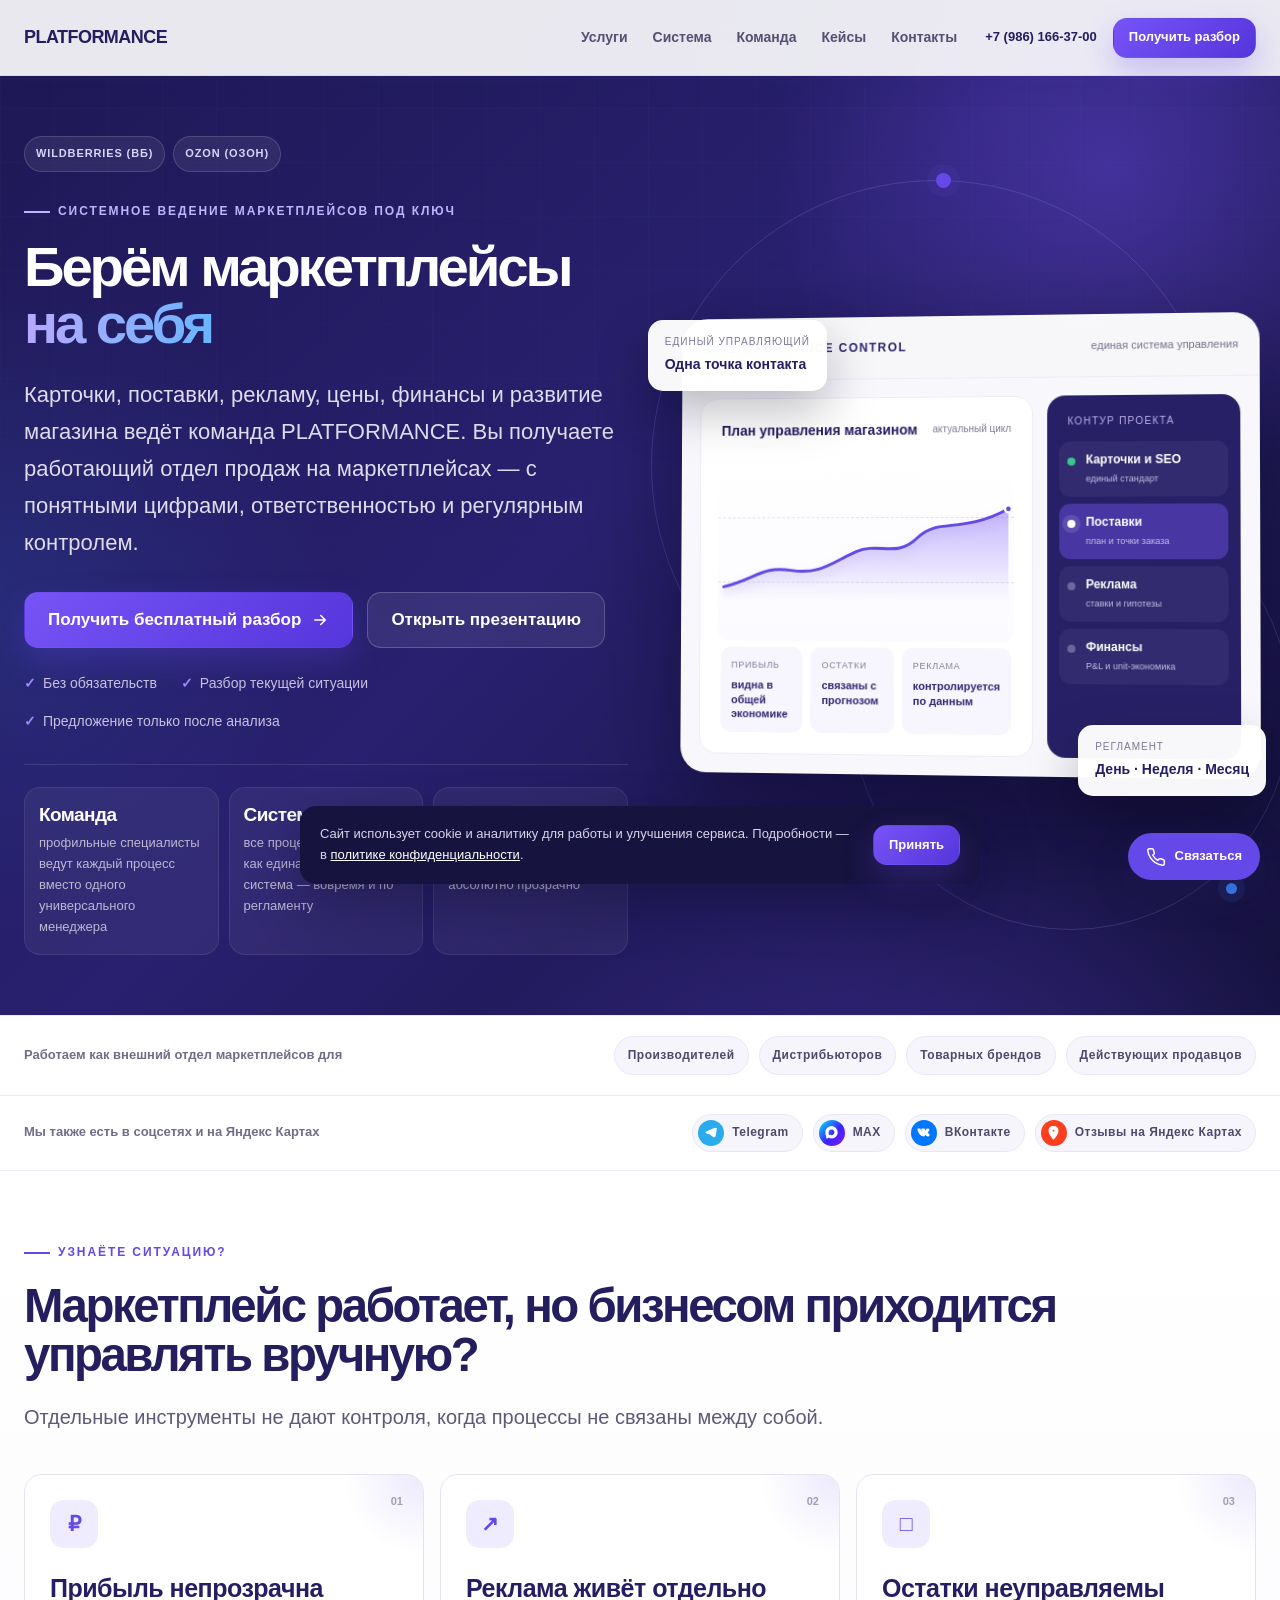
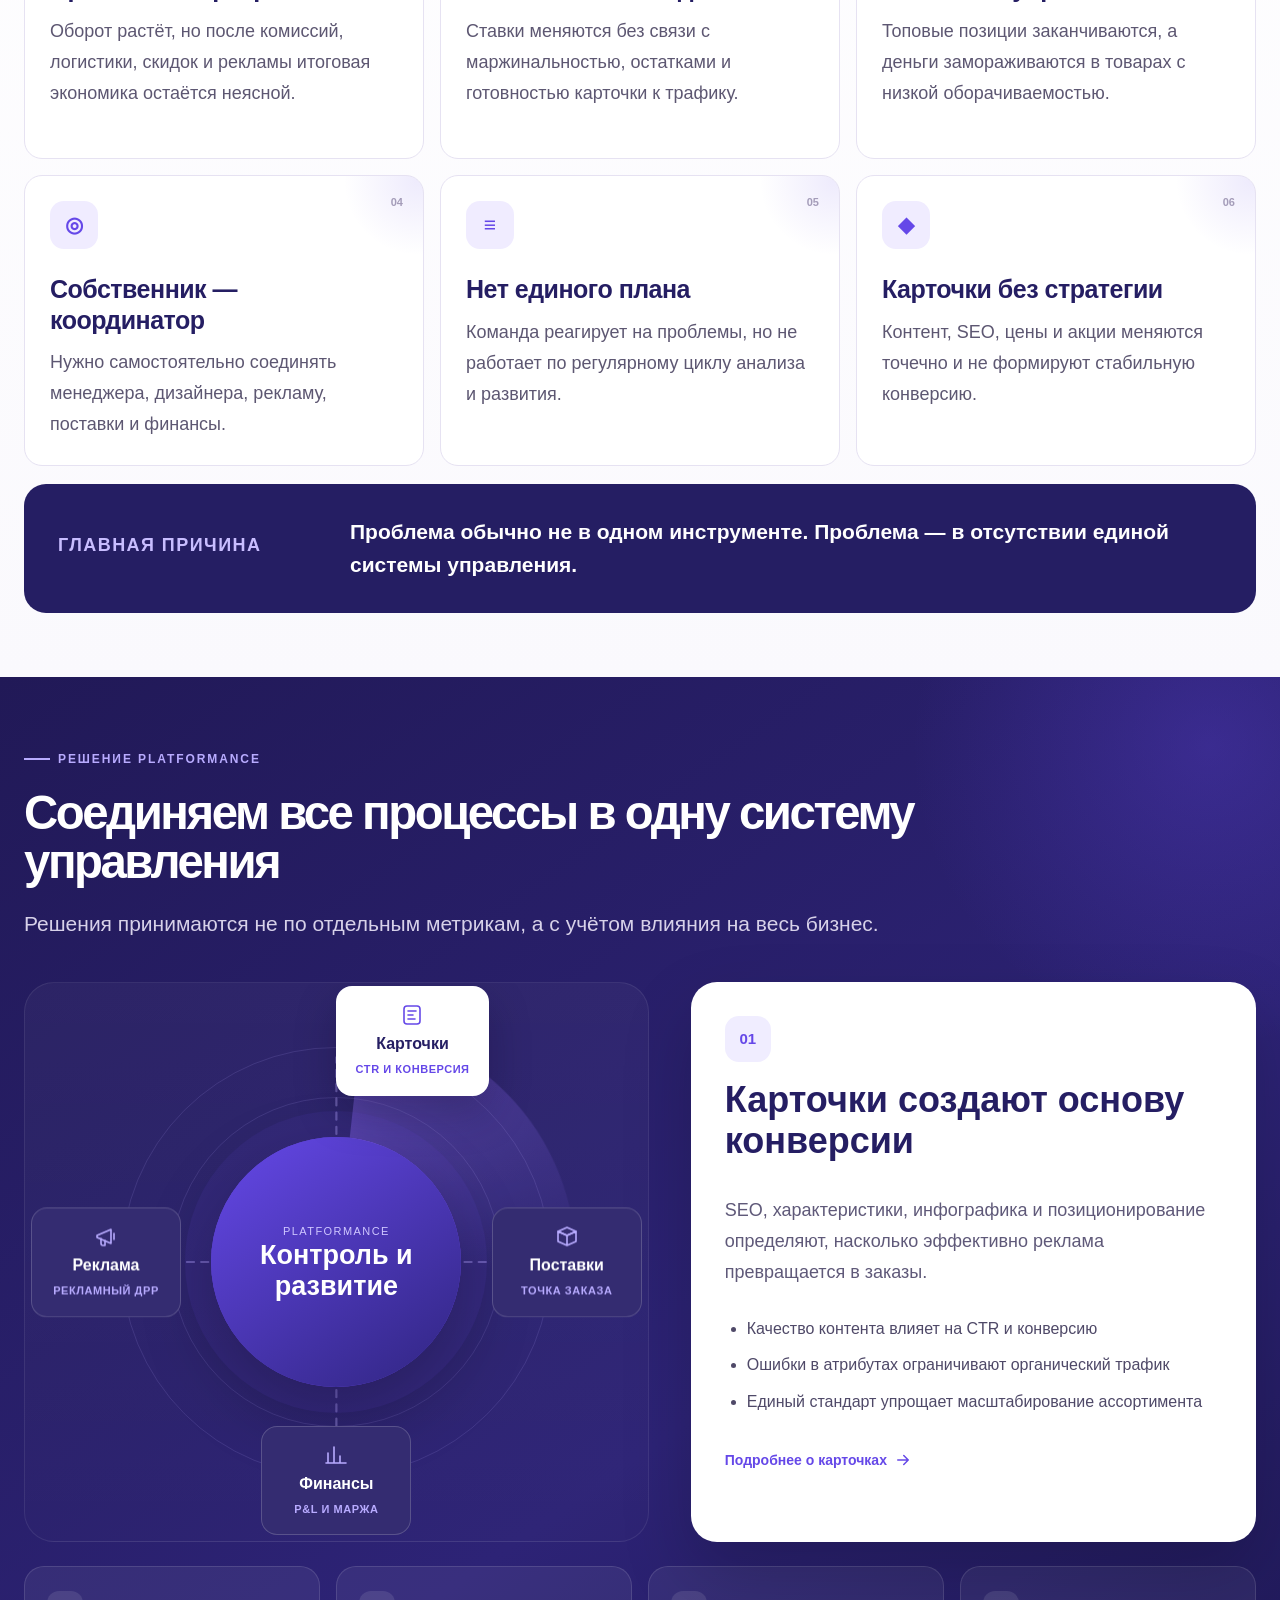
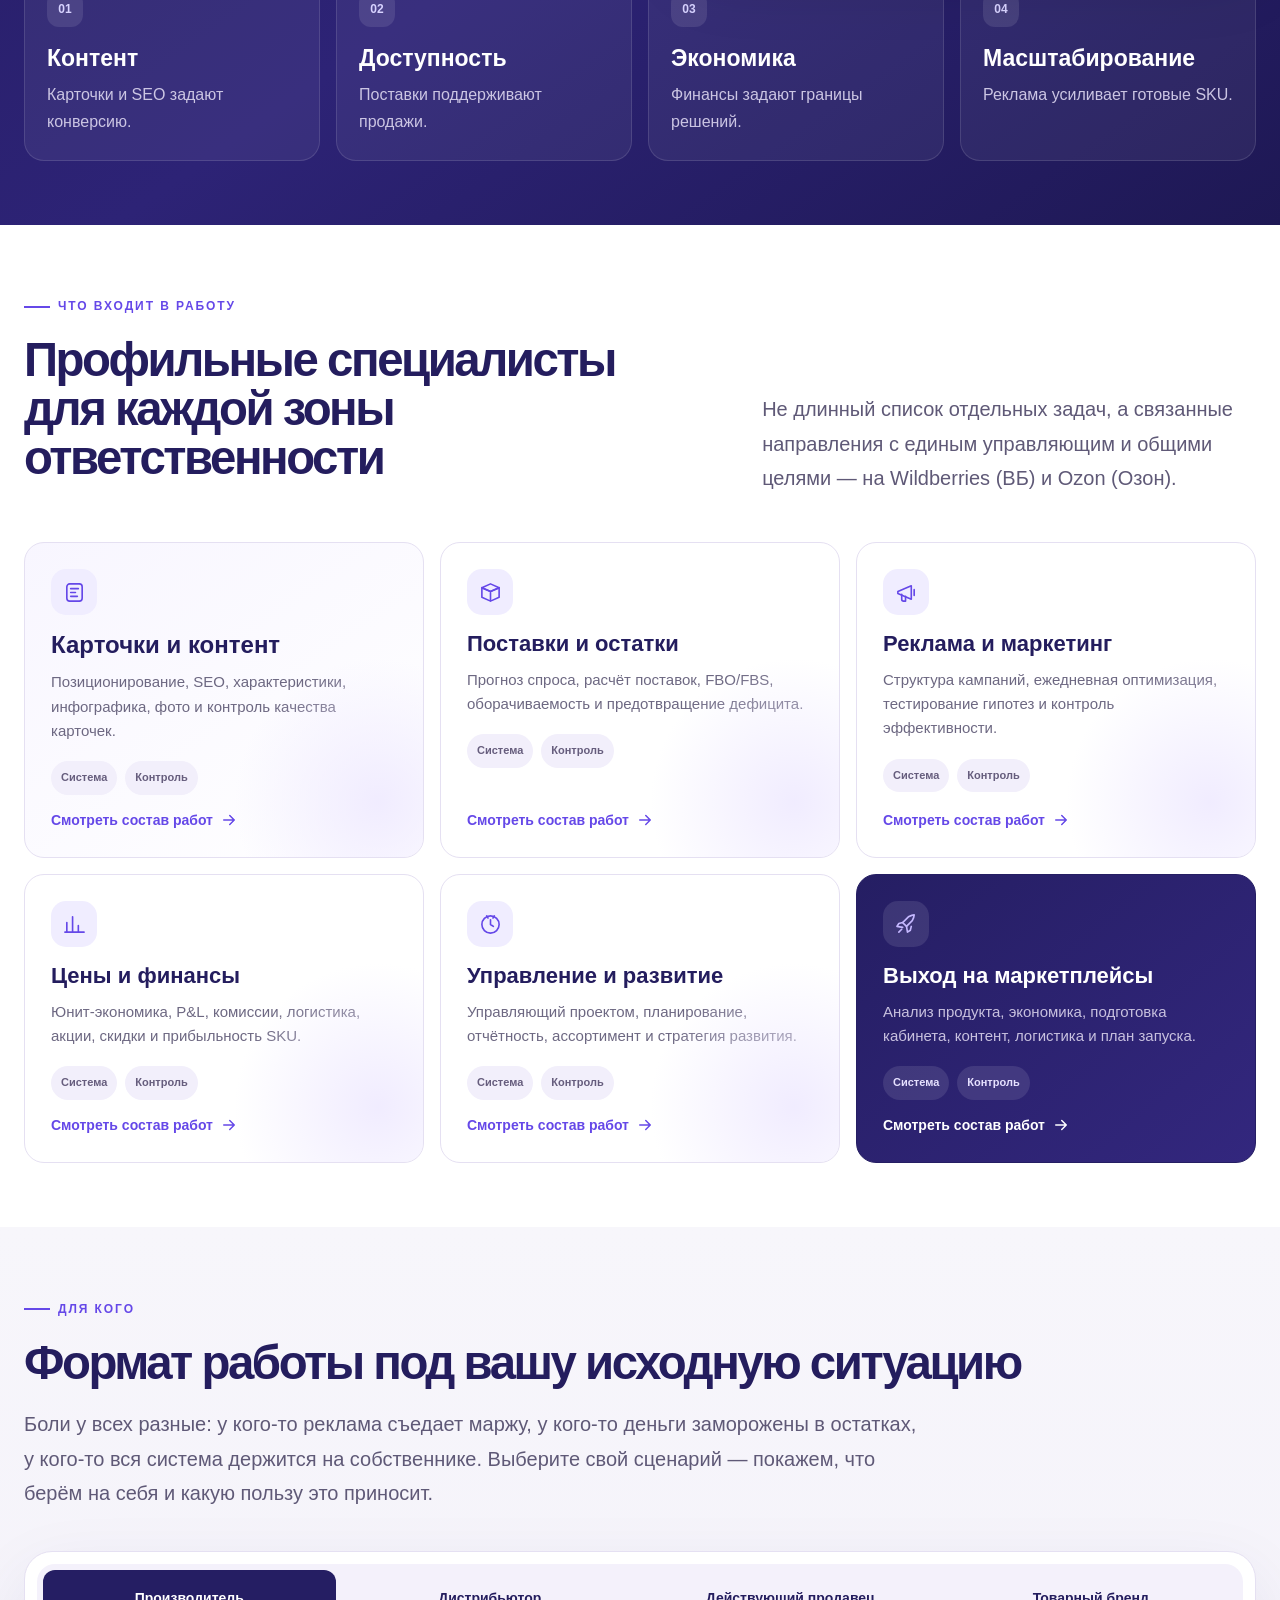
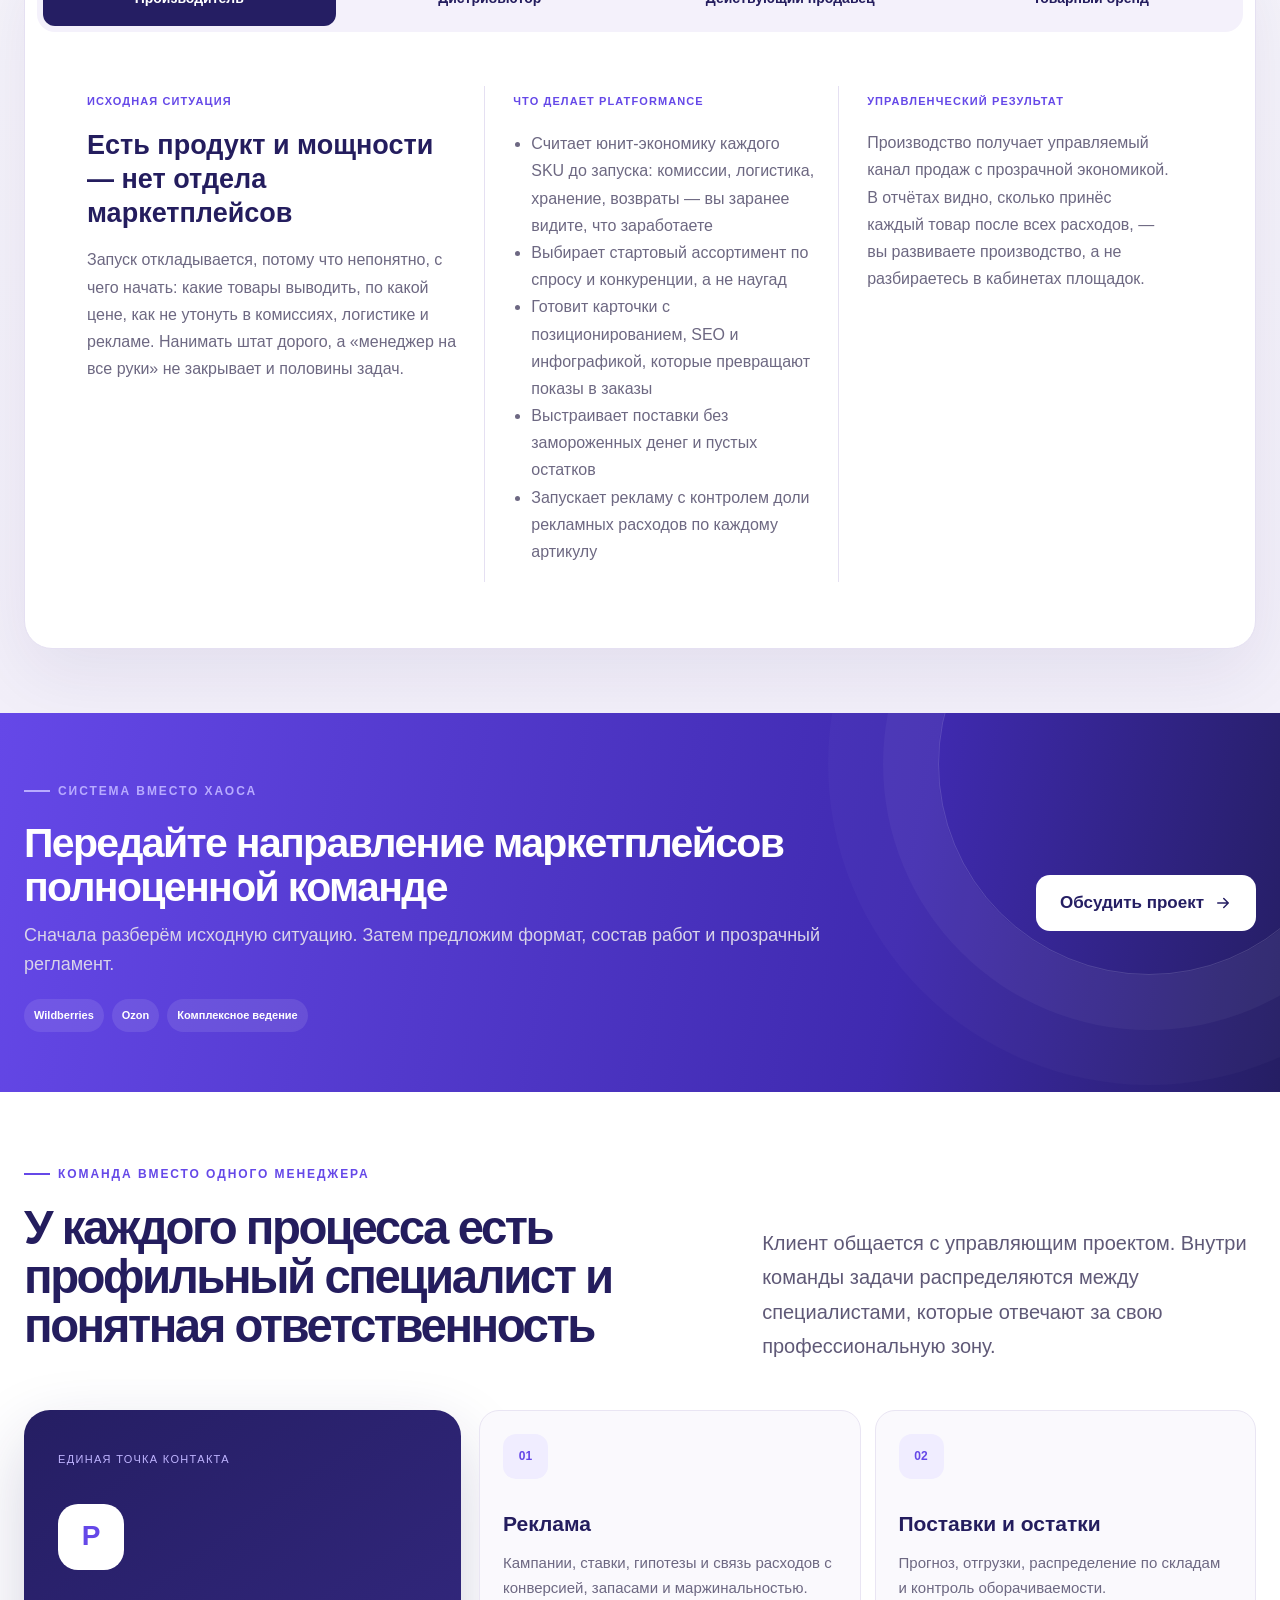
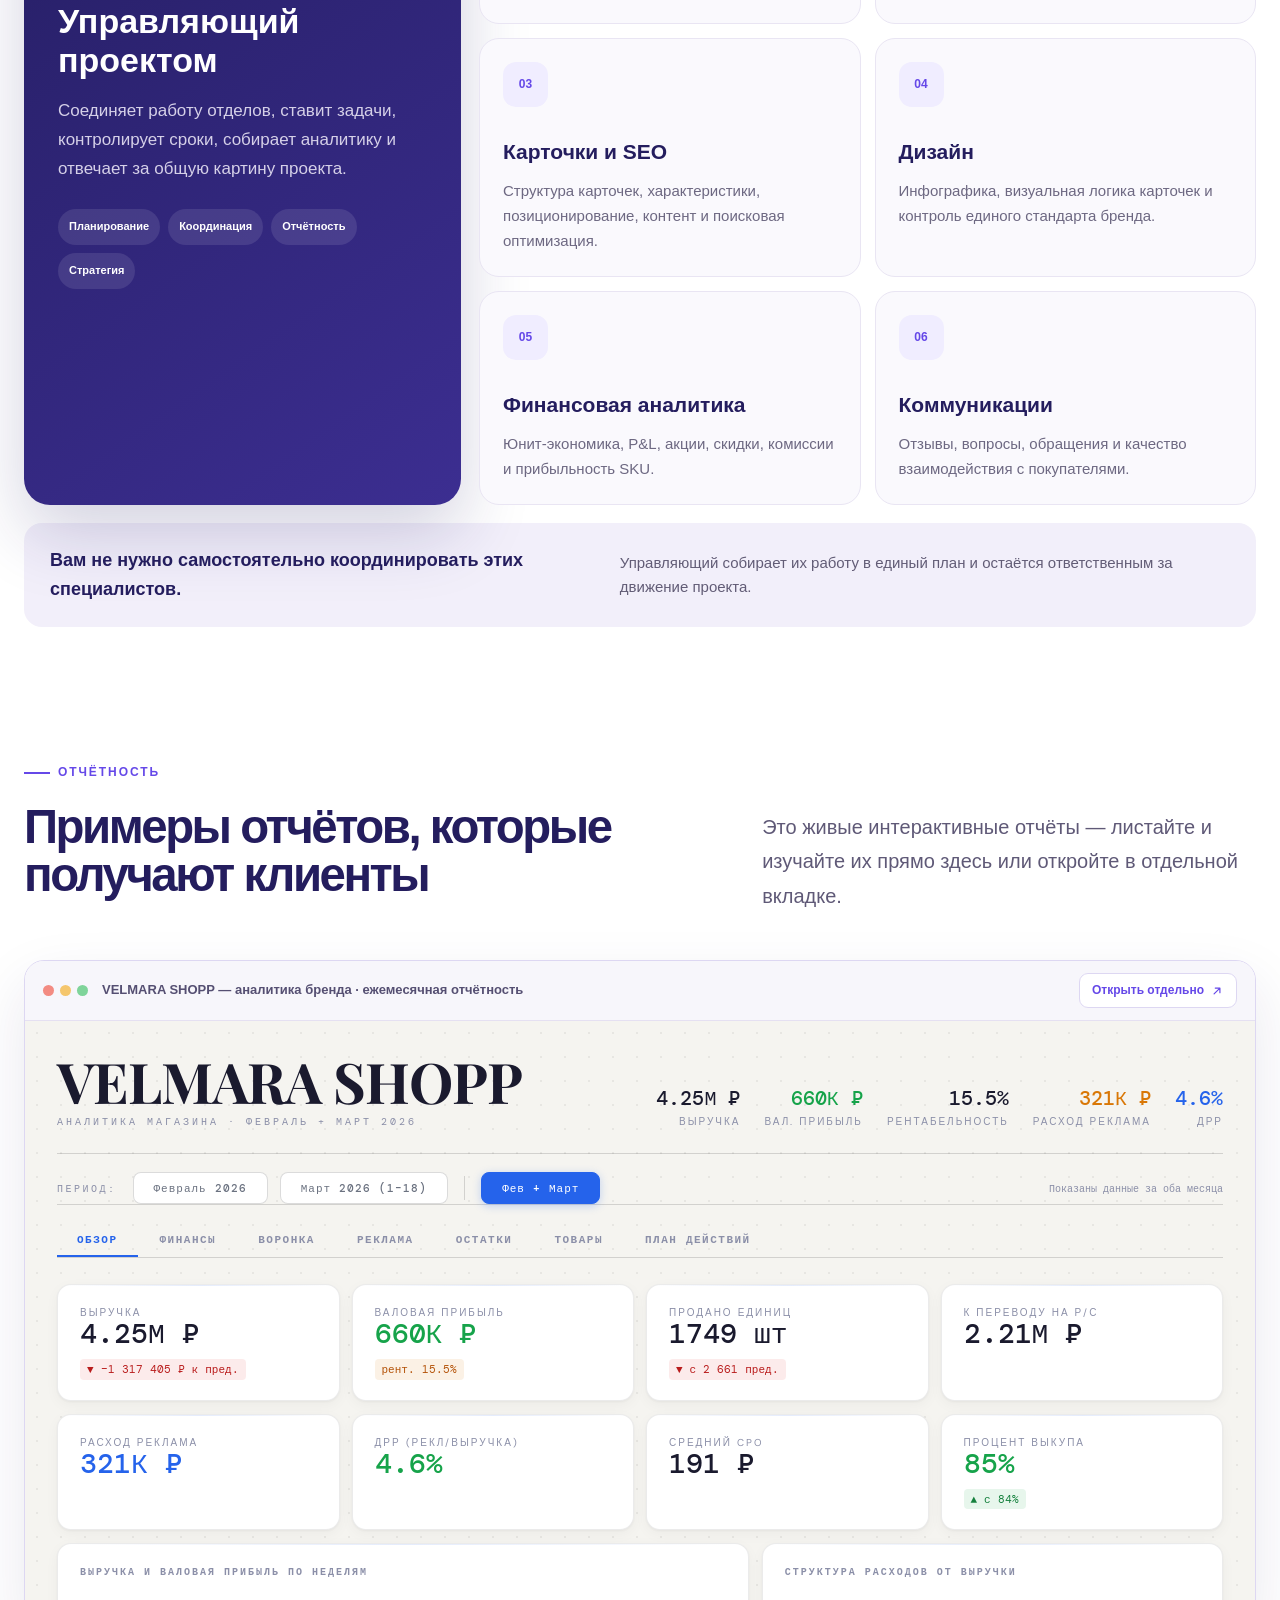
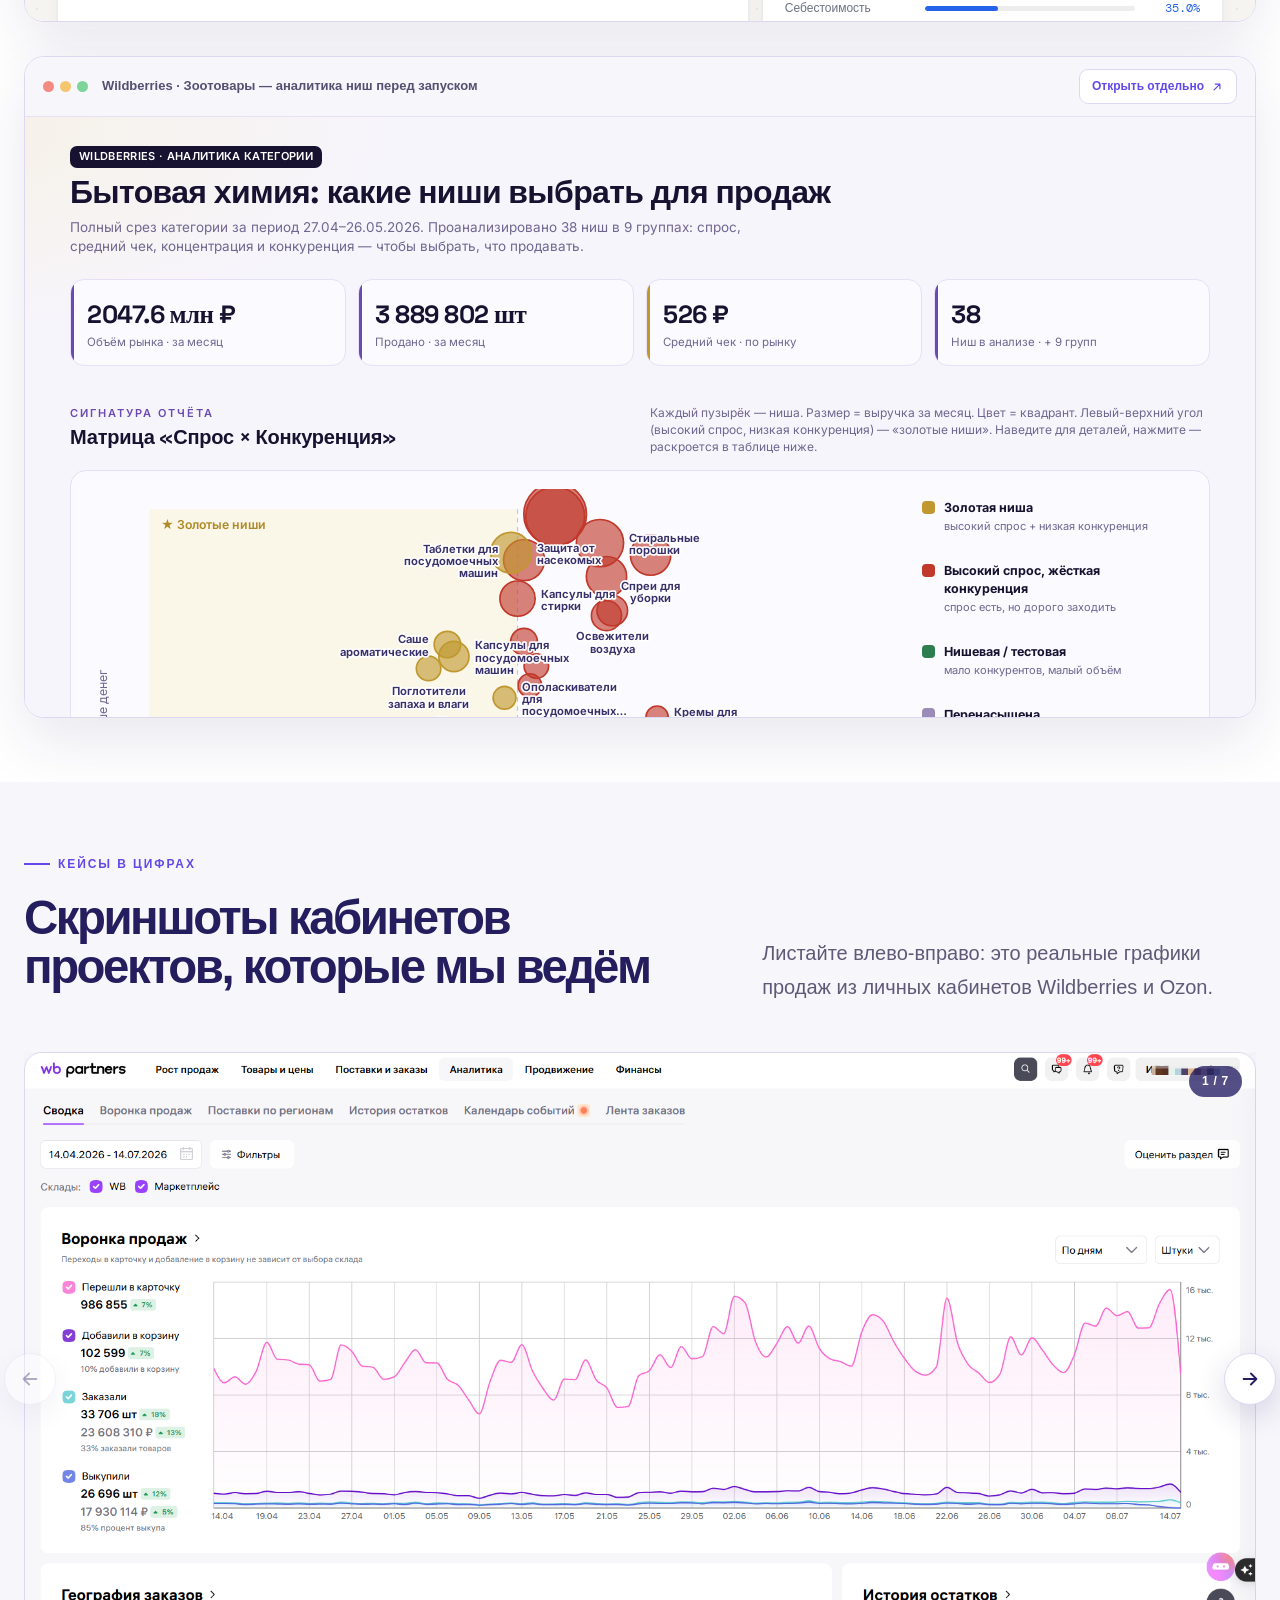
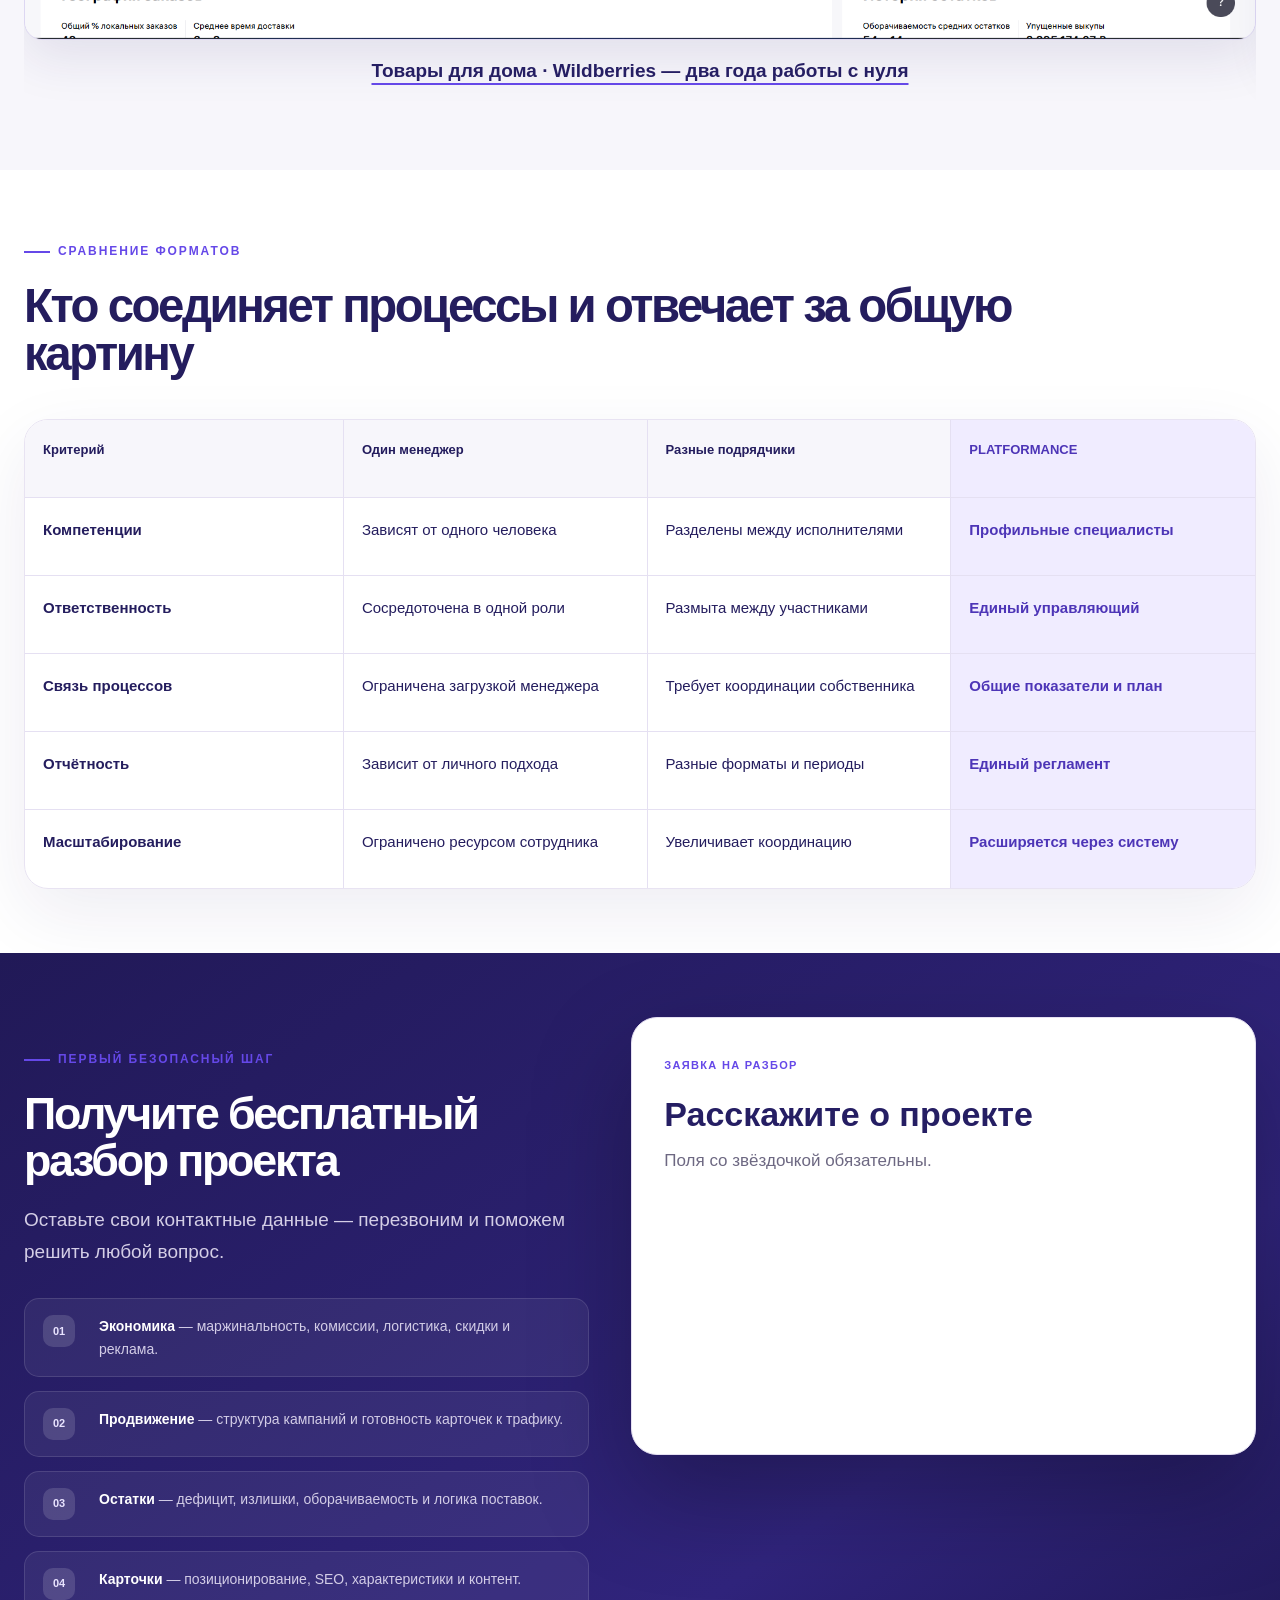
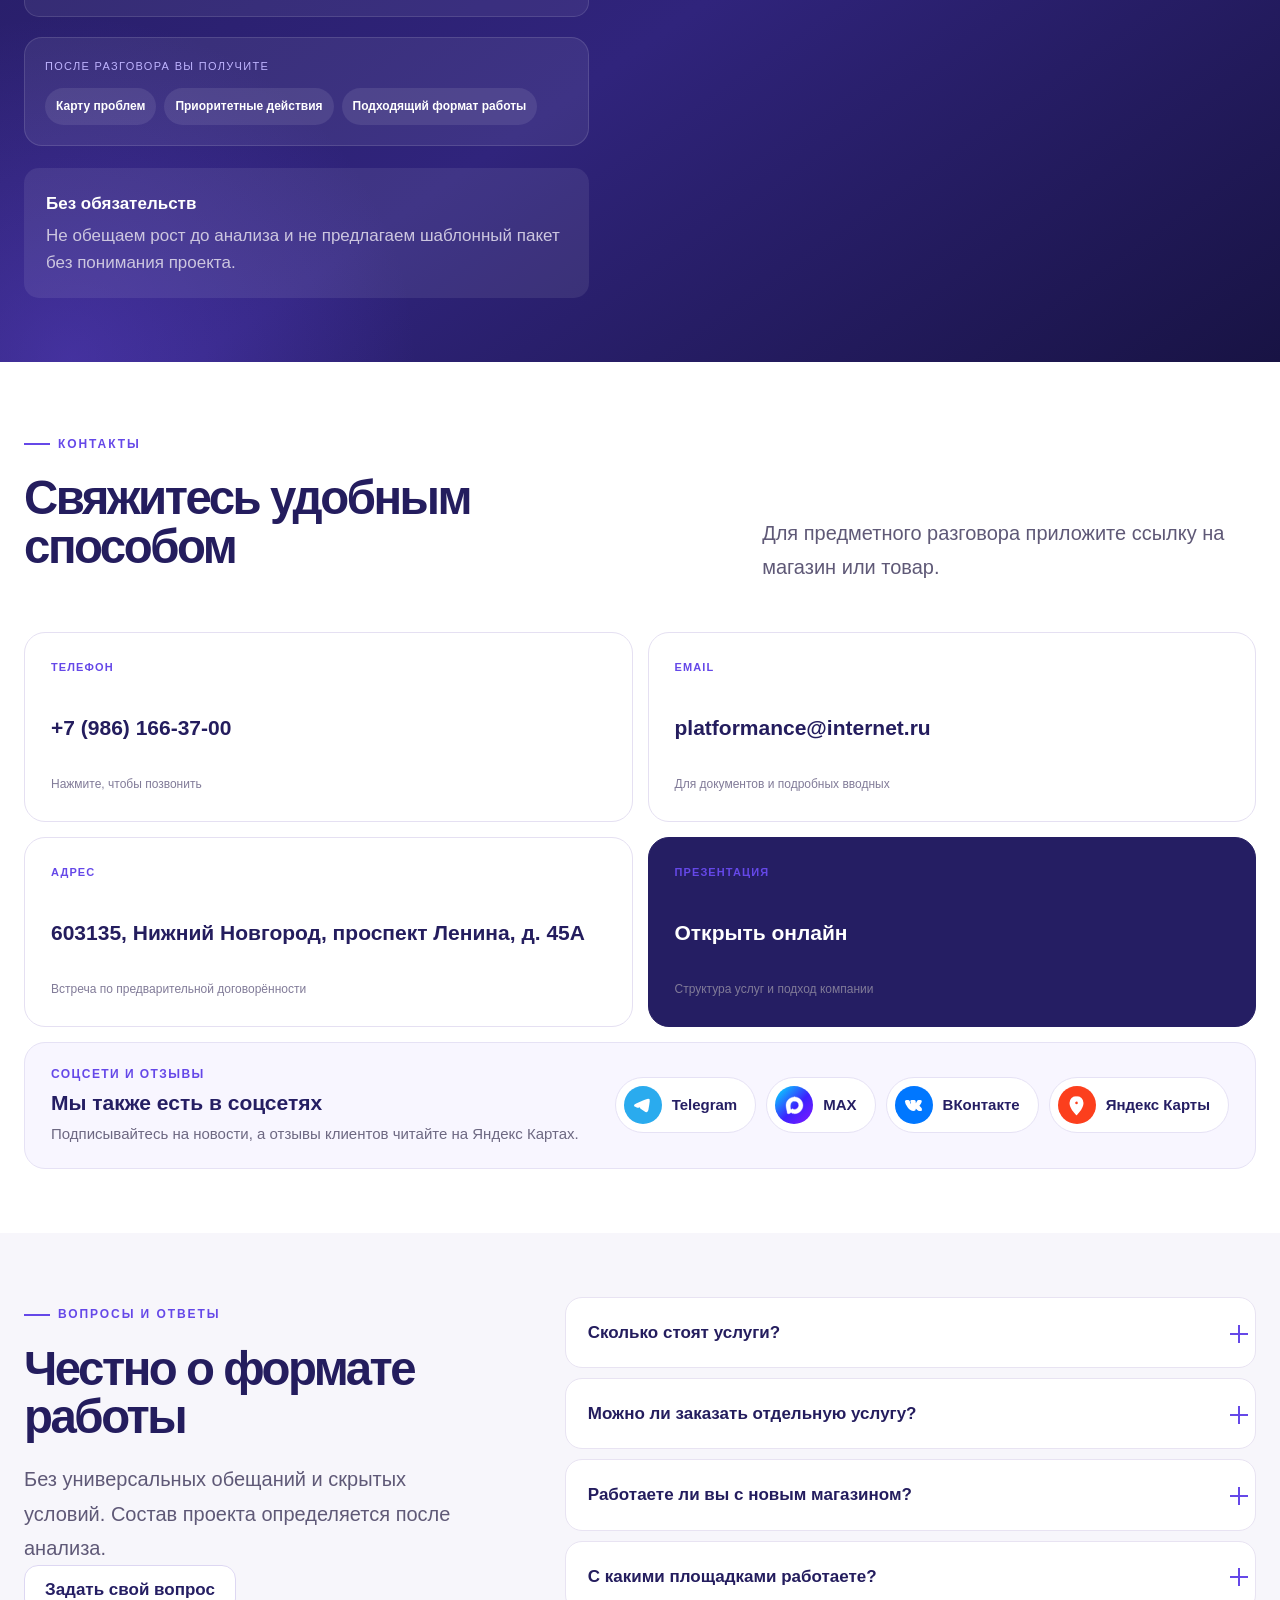
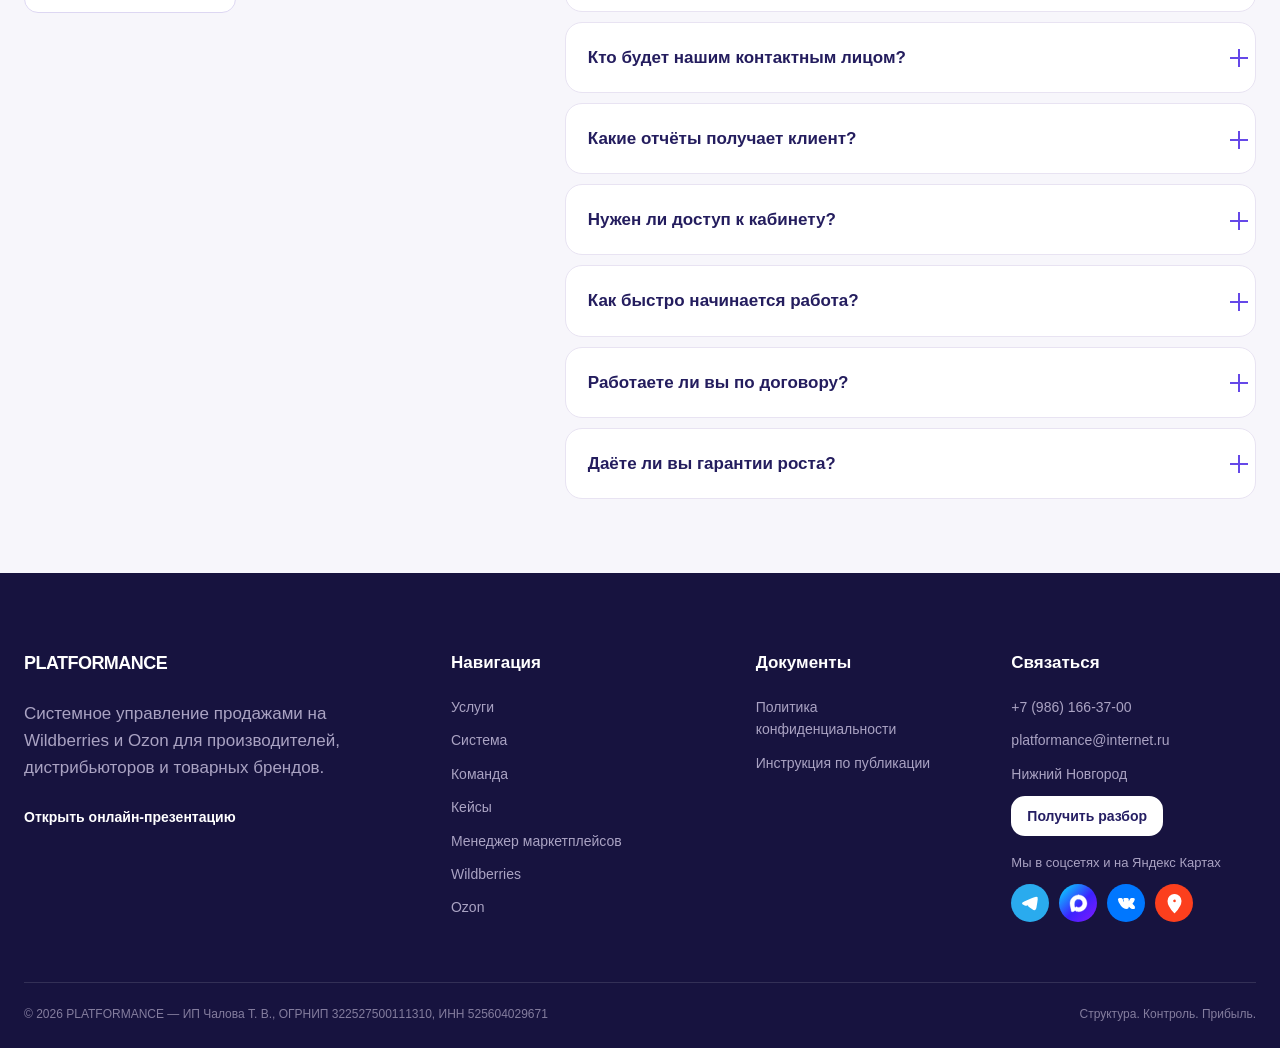
==== index.html @ 3a6a1457 "SEO без изменения вида: служебные файлы закрыты от поиска, превью, FAQ в разметке, значок - robots.t" ====
<!doctype html>
<html lang="ru">
<head>
<meta charset="utf-8">
<meta name="viewport" content="width=device-width,initial-scale=1,viewport-fit=cover">
<!-- Yandex.Metrika counter -->
<script type="text/javascript">
   (function(m,e,t,r,i,k,a){m[i]=m[i]||function(){(m[i].a=m[i].a||[]).push(arguments)};
   m[i].l=1*new Date();
   for (var j = 0; j < document.scripts.length; j++) {if (document.scripts[j].src === r) { return; }}
   k=e.createElement(t),a=e.getElementsByTagName(t)[0],k.async=1,k.src=r,a.parentNode.insertBefore(k,a)})
   (window, document,'script','https://mc.yandex.ru/metrika/tag.js?id=111834033','ym');

   ym(111834033, 'init', {ssr:true, webvisor:true, clickmap:true, trackLinks:true, accurateTrackBounce:true});
</script>
<noscript><div><img src="https://mc.yandex.ru/watch/111834033" style="position:absolute; left:-9999px;" alt=""></div></noscript>
<!-- /Yandex.Metrika counter -->

<title>PLATFORMANCE — системное ведение маркетплейсов под ключ</title>
<meta name="description" content="Управление магазином на Wildberries (ВБ) и Ozon (Озон): карточки, поставки, реклама, финансы и развитие в единой системе.">
<meta name="theme-color" content="#251E63">
<link rel="canonical" href="https://platformance.ru/">
<link rel="icon" href="assets/favicon.svg" type="image/svg+xml"><link rel="icon" href="assets/favicon-120.png" type="image/png" sizes="120x120"><link rel="apple-touch-icon" href="assets/apple-touch-icon.png">
<meta property="og:type" content="website"><meta property="og:locale" content="ru_RU"><meta property="og:site_name" content="PLATFORMANCE"><meta property="og:title" content="PLATFORMANCE — системное ведение маркетплейсов"><meta property="og:description" content="Команда, которая управляет карточками, поставками, рекламой, финансами и развитием магазина."><meta property="og:url" content="https://platformance.ru/"><meta property="og:image" content="https://platformance.ru/assets/og-cover.png"><meta property="og:image:width" content="1200"><meta property="og:image:height" content="630">
<script>document.documentElement.classList.add('js')</script>
<link rel="stylesheet" href="assets/styles.css?v=22">
<script type="application/ld+json">{"@context":"https://schema.org","@graph":[{"@type":"Organization","@id":"https://platformance.ru/#organization","name":"PLATFORMANCE","legalName":"ИП Чалова Татьяна Владимировна","taxID":"525604029671","identifier":"ОГРНИП 322527500111310","url":"https://platformance.ru/","email":"platformance@internet.ru","telephone":"+79861663700","address":{"@type":"PostalAddress","addressLocality":"Нижний Новгород","addressRegion":"Нижегородская область","postalCode":"603135","streetAddress":"проспект Ленина, д. 45А","addressCountry":"RU"},"sameAs":["https://grown-cetacean-x3xdais.gamma.site/","https://t.me/Platformancepublic","https://max.ru/channel_Platformancepublic","https://vk.com/platformance","https://vc.ru/id6088067","https://workspace.ru/contractors/platformance/","https://yandex.ru/maps/org/platformance/71777039199/","https://2gis.ru/n_novgorod/firm/70000001117310529"],"contactPoint":{"@type":"ContactPoint","contactType":"sales","telephone":"+79861663700","email":"platformance@internet.ru","areaServed":"RU","availableLanguage":"Russian"}},{"@type":"WebSite","url":"https://platformance.ru/","name":"PLATFORMANCE","publisher":{"@id":"https://platformance.ru/#organization"}},{"@type":"Service","name":"Системное ведение маркетплейсов под ключ","provider":{"@id":"https://platformance.ru/#organization"},"areaServed":{"@type":"Country","name":"Россия"},"serviceType":"Управление магазинами на Wildberries и Ozon","hasOfferCatalog":{"@type":"OfferCatalog","name":"Услуги PLATFORMANCE","itemListElement":[{"@type":"Offer","itemOffered":{"@type":"Service","name":"Карточки и контент","description":"Структура карточек, характеристики, инфографика и поисковая оптимизация на маркетплейсах"}},{"@type":"Offer","itemOffered":{"@type":"Service","name":"Поставки и остатки","description":"Прогноз спроса, отгрузки, распределение по складам и контроль оборачиваемости"}},{"@type":"Offer","itemOffered":{"@type":"Service","name":"Реклама и маркетинг","description":"Кампании, ставки, тесты и связь рекламных расходов с юнит-экономикой"}},{"@type":"Offer","itemOffered":{"@type":"Service","name":"Цены и финансы","description":"Юнит-экономика, P&L, акции, скидки и прибыльность SKU"}},{"@type":"Offer","itemOffered":{"@type":"Service","name":"Управление и развитие","description":"Планирование ассортимента, отчётность и координация работы команды"}},{"@type":"Offer","itemOffered":{"@type":"Service","name":"Выход на маркетплейсы","description":"Запуск магазина на Wildberries и Ozon: кабинет, документы, первые поставки"}}]}},{"@type":"FAQPage","@id":"https://platformance.ru/#faq","mainEntity":[{"@type":"Question","name":"Сколько стоят услуги?","acceptedAnswer":{"@type":"Answer","text":"Стоимость определяется после анализа проекта и зависит от ассортимента, состояния кабинета, количества площадок и объёма задач. До знакомства с проектом мы не называем шаблонную цену."}},{"@type":"Question","name":"Можно ли заказать отдельную услугу?","acceptedAnswer":{"@type":"Answer","text":"Да, когда задача действительно локальная. На разборе мы объясним, можно ли решить её отдельно или причина связана с рекламой, карточками, поставками либо экономикой."}},{"@type":"Question","name":"Работаете ли вы с новым магазином?","acceptedAnswer":{"@type":"Answer","text":"Да, если у проекта есть продукт, ресурсы для запуска и готовность выстраивать экономику, контент, логистику и продвижение как единую систему."}},{"@type":"Question","name":"С какими площадками работаете?","acceptedAnswer":{"@type":"Answer","text":"Основные направления — Wildberries (ВБ) и Ozon (Озон). Другие площадки обсуждаются только при наличии подходящей компетенции и подтверждённого объёма работ."}},{"@type":"Question","name":"Кто будет нашим контактным лицом?","acceptedAnswer":{"@type":"Answer","text":"У проекта есть управляющий, который координирует профильных специалистов, собирает общую картину и остаётся единым контактным лицом для клиента."}},{"@type":"Question","name":"Какие отчёты получает клиент?","acceptedAnswer":{"@type":"Answer","text":"Регулярные отчёты по ключевым изменениям, рекламе, остаткам и ассортименту, а также ежемесячный финансовый разбор и обновление плана развития."}},{"@type":"Question","name":"Нужен ли доступ к кабинету?","acceptedAnswer":{"@type":"Answer","text":"Для полноценного аудита и ведения необходимы рабочие доступы к данным проекта. Их объём и порядок передачи фиксируются на этапе онбординга."}},{"@type":"Question","name":"Как быстро начинается работа?","acceptedAnswer":{"@type":"Answer","text":"Срок старта зависит от готовности данных, доступов и согласования договора. После онбординга команда формирует первичный план и запускает регулярный рабочий цикл."}},{"@type":"Question","name":"Работаете ли вы по договору?","acceptedAnswer":{"@type":"Answer","text":"Да. Формат, состав работ, ответственность, коммуникация и порядок оплаты фиксируются до начала работы."}},{"@type":"Question","name":"Даёте ли вы гарантии роста?","acceptedAnswer":{"@type":"Answer","text":"Мы не обещаем конкретный оборот до анализа. Мы отвечаем за прозрачный процесс, регламент, расчёты, качество исполнения и обоснованность управленческих решений."}}]}]}</script>
<script src="assets/config.js?v=22" defer></script><script src="assets/app.js?v=22" defer></script>
</head>
<body>
<a class="skip-link" href="#main">Перейти к содержанию</a>
<header class="site-header" data-header>
  <div class="container header-inner">
    <a class="brand" href="#top" aria-label="PLATFORMANCE — на главную">
      <span>PLATFORMANCE</span>
    </a>
    <nav class="desktop-nav" aria-label="Основная навигация">
      <a href="#services">Услуги</a><a href="#system">Система</a><a href="#team">Команда</a><a href="#case-gallery">Кейсы</a><a href="#contacts">Контакты</a>
    </nav>
    <div class="header-actions"><a class="header-phone" href="tel:+79861663700">+7 (986) 166-37-00</a><a class="btn btn-sm btn-primary" href="#audit">Получить разбор</a></div>
    <button class="menu-toggle" type="button" aria-expanded="false" aria-controls="mobile-menu" data-menu-toggle><span></span><span></span><span></span><b class="sr-only">Открыть меню</b></button>
  </div>
  <nav class="mobile-menu" id="mobile-menu" data-mobile-menu aria-label="Мобильная навигация">
    <a href="#services">Услуги</a><a href="#system">Система</a><a href="#team">Команда</a><a href="#case-gallery">Кейсы</a><a href="#contacts">Контакты</a><a class="btn btn-primary" href="#audit">Получить разбор</a><a href="tel:+79861663700">+7 (986) 166-37-00</a>
  </nav>
</header>
<main id="main">
<section class="hero" id="top">
  <div class="hero-grid-bg"></div><div class="hero-glow"></div>
  <div class="container hero-grid">
    <div class="hero-copy reveal">
      <span class="eyebrow">Агентство по управлению маркетплейсами</span>
      <h1>Системное ведение <span class="text-gradient">маркетплейсов</span> под ключ</h1>
      <p class="lead">Берём на себя карточки, поставки, рекламу, цены, финансы и развитие магазина — чтобы собственник контролировал прибыль, а не ежедневные задачи.</p>
      <div class="hero-actions"><a class="btn btn-primary btn-lg" href="#audit">Получить бесплатный разбор <svg viewBox="0 0 24 24" aria-hidden="true"><path d="M5 12h14M13 6l6 6-6 6"/></svg></a><a class="btn btn-secondary btn-lg" href="#system">Посмотреть, как мы работаем</a></div>
      <div class="hero-trust"><span><i>✓</i> Без обязательств</span><span><i>✓</i> Анализ текущей ситуации</span><span><i>✓</i> Основные точки роста</span></div>
      <div class="hero-stats"><div><b>5 лет</b><span>опыта на маркетплейсах</span></div><div><b>2000+</b><span>созданных карточек</span></div><div><b>WB · Ozon</b><span>ключевые площадки</span></div></div>
    </div>
    <div class="hero-visual reveal delay-1" aria-label="Визуализация системы управления магазином">
      <div class="dashboard">
        <div class="dashboard-top"><span></span><span></span><span></span><b>CONTROL CENTER</b></div>
        <div class="dashboard-body">
          <div class="dashboard-main">
            <div class="dashboard-title"><span>Динамика управления</span><em>обновлено сегодня</em></div>
            <div class="mini-chart"><i style="--h:38%"></i><i style="--h:57%"></i><i style="--h:48%"></i><i style="--h:72%"></i><i style="--h:83%"></i><i style="--h:68%"></i><i style="--h:91%"></i></div>
            <div class="dashboard-metrics"><span><b>Маржа</b><em>под контролем</em></span><span><b>Остатки</b><em>по прогнозу</em></span></div>
          </div>
          <div class="dashboard-side"><span>Карточки</span><span>Поставки</span><span>Реклама</span><span>Финансы</span><span>Аналитика</span></div>
        </div>
      </div>
      <div class="orbit orbit-one"></div><div class="orbit orbit-two"></div>
    </div>
  </div>
</section>
<section class="signal-strip"><div class="container"><p>Для производителей, дистрибьюторов и товарных брендов</p><div><span>WILDBERRIES</span><span>OZON</span><span>FBO / FBS</span><span>P&amp;L</span><span>UNIT-ЭКОНОМИКА</span></div></div></section>
<section class="social-bar" aria-label="PLATFORMANCE в соцсетях и на Яндекс Картах"><div class="container"><p>Мы также есть в соцсетях и на Яндекс Картах</p><div><a class="social-chip social-tg" href="https://t.me/Platformancepublic" target="_blank" rel="noopener"><i><svg viewBox="1.6 2.7 20 20" aria-hidden="true"><path fill="currentColor" d="M16.906 7.224c.1-.002.321.023.465.14a.506.506 0 0 1 .171.325c.016.093.036.306.02.472-.18 1.898-.962 6.502-1.36 8.627-.168.9-.499 1.201-.82 1.23-.696.065-1.225-.46-1.9-.902-1.056-.693-1.653-1.124-2.678-1.8-1.185-.78-.417-1.21.258-1.91.177-.184 3.247-2.977 3.307-3.23.007-.032.014-.15-.056-.212s-.174-.041-.249-.024c-.106.024-1.793 1.14-5.061 3.345-.48.33-.913.49-1.302.48-.428-.008-1.252-.241-1.865-.44-.752-.245-1.349-.374-1.297-.789.027-.216.325-.437.893-.663 3.498-1.524 5.83-2.529 6.998-3.014 3.332-1.386 4.025-1.627 4.476-1.635z"/></svg></i>Telegram</a><a class="social-chip social-max" href="https://max.ru/channel_Platformancepublic" target="_blank" rel="noopener"><i><svg viewBox="-12 -11 124 124" aria-hidden="true"><path fill="currentColor" fill-rule="evenodd" d="M50.8 0.3C78.3 0.3 99.9 22.6 99.9 50.1C99.9 77.7 77.6 99.5 51 99.5C41.6 99.5 37 98.2 29.6 92.9C29.1 92.6 28.4 92.7 28 93.1C22.4 99.2 7.8 103.4 7.2 95.2C7.2 80.8 0 71.4 0 49.9C0 21.6 23.2 0.3 50.8 0.3ZM51.5 24.8C38.5 24.1 28.3 33.2 26 47.4C24.1 59.1 27.4 73.5 30.3 74.2C31.5 74.5 34.4 72.3 36.5 70.3C36.9 69.9 37.5 69.9 37.9 70.1C41.2 72.1 44.9 73.6 49 73.9C62.4 74.6 74.3 64.1 75 50.6C75.7 37.2 64.9 25.5 51.5 24.8V24.8Z"/></svg></i>MAX</a><a class="social-chip social-vk" href="https://vk.com/platformance" target="_blank" rel="noopener"><i><svg viewBox="1 1.4 22 22" aria-hidden="true"><path fill="currentColor" d="M19.376 17.123h-1.744c-.66 0-.864-.525-2.05-1.727-1.033-1-1.49-1.135-1.744-1.135-.356 0-.458.102-.458.593v1.575c0 .424-.135.678-1.253.678-1.846 0-3.896-1.118-5.335-3.202C4.624 10.857 4.03 8.57 4.03 8.096c0-.254.102-.491.593-.491h1.744c.44 0 .61.203.78.678.863 2.49 2.303 4.675 2.896 4.675.22 0 .322-.102.322-.66V9.721c-.068-1.186-.695-1.287-.695-1.71 0-.204.17-.407.44-.407h2.744c.373 0 .508.203.508.643v3.473c0 .372.17.508.271.508.22 0 .407-.136.813-.542 1.254-1.406 2.151-3.574 2.151-3.574.119-.254.322-.491.763-.491h1.744c.525 0 .644.27.525.643-.22 1.017-2.354 4.031-2.354 4.031-.186.305-.254.44 0 .78.186.254.796.779 1.203 1.253.745.847 1.32 1.558 1.473 2.05.17.49-.085.744-.576.744z"/></svg></i>ВКонтакте</a><a class="social-chip social-ya" href="https://yandex.ru/maps/org/platformance/71777039199/reviews/" target="_blank" rel="noopener"><i><svg viewBox="0 0 24 24" aria-hidden="true"><path fill="currentColor" d="M12 2C8.13 2 5 5.13 5 9c0 5.25 7 13 7 13s7-7.75 7-13c0-3.87-3.13-7-7-7zm0 9.5a2.5 2.5 0 1 1 0-5 2.5 2.5 0 0 1 0 5z"/></svg></i>Отзывы на Яндекс Картах</a></div></div></section>
<section class="section" id="problems">
  <div class="container">
    <div class="section-head reveal"><span class="eyebrow">Узнаёте ситуацию?</span><h2>Маркетплейс работает, но бизнесом приходится управлять вручную?</h2><p>Отдельные инструменты не дают контроля, когда процессы не связаны между собой.</p></div>
    <div class="problem-grid">
      <article class="problem-card reveal"><span>01</span><h3>Прибыль непрозрачна</h3><p>Оборот растёт, но после комиссий, логистики, скидок и рекламы итоговая экономика остаётся неясной.</p></article>
      <article class="problem-card reveal"><span>02</span><h3>Реклама живёт отдельно</h3><p>Ставки меняются без связи с маржинальностью, остатками и готовностью карточки к трафику.</p></article>
      <article class="problem-card reveal"><span>03</span><h3>Остатки неуправляемы</h3><p>Топовые позиции заканчиваются, а деньги замораживаются в товарах с низкой оборачиваемостью.</p></article>
      <article class="problem-card reveal"><span>04</span><h3>Собственник — координатор</h3><p>Нужно самостоятельно соединять менеджера, дизайнера, рекламу, поставки и финансы.</p></article>
      <article class="problem-card reveal"><span>05</span><h3>Нет единого плана</h3><p>Команда реагирует на проблемы, но не работает по регулярному циклу анализа и развития.</p></article>
      <article class="problem-card reveal"><span>06</span><h3>Карточки без стратегии</h3><p>Контент, SEO, цены и акции меняются точечно и не формируют стабильную конверсию.</p></article>
    </div>
    <div class="insight reveal"><span>Главная причина</span><p>Проблема обычно не в одном инструменте. Проблема — в отсутствии единой системы управления.</p></div>
  </div>
</section>
<section class="section section-dark" id="system">
  <div class="container">
    <div class="section-head section-head-light reveal"><span class="eyebrow eyebrow-light">Решение PLATFORMANCE</span><h2>Соединяем все процессы в одну систему управления</h2><p>Решения принимаются не по отдельным метрикам, а с учётом влияния на весь бизнес.</p></div>
    <div class="system-layout">
      <div class="system-map system-radar reveal">
        <div class="radar-pulse p1"></div><div class="radar-pulse p2"></div><div class="radar-pulse p3"></div>
        <div class="radar-sweep"></div>
        <div class="system-core"><span>PLATFORMANCE</span><b>Контроль и развитие</b></div>
        <button class="system-node pos-top is-active" data-system-node="cards"><svg viewBox="0 0 24 24"><rect x="4" y="3" width="16" height="18" rx="3"/><path d="M8 8h8M8 12h5M8 16h7"/></svg><span class="node-label">Карточки</span><small class="node-tag">CTR и конверсия</small></button>
        <button class="system-node pos-right" data-system-node="supply"><svg viewBox="0 0 24 24"><path d="m3 7 9-4 9 4-9 4-9-4Z"/><path d="m3 7 9 4 9-4M12 11v10M3 7v10l9 4 9-4V7"/></svg><span class="node-label">Поставки</span><small class="node-tag">Точка заказа</small></button>
        <button class="system-node pos-bottom" data-system-node="finance"><svg viewBox="0 0 24 24"><path d="M4 20V10M10 20V4M16 20v-7M22 20H2"/></svg><span class="node-label">Финансы</span><small class="node-tag">P&amp;L и маржа</small></button>
        <button class="system-node pos-left" data-system-node="ads"><svg viewBox="0 0 24 24"><path d="m3 11 14-6v14L3 13v-2Z"/><path d="M7 14v5a2 2 0 0 0 2 2h2v-5M20 9v6"/></svg><span class="node-label">Реклама</span><small class="node-tag">Рекламный ДРР</small></button>
        <svg class="system-lines" viewBox="0 0 700 520" aria-hidden="true"><path d="M350 260L350 30M350 260L670 260M350 260L350 490M350 260L30 260"/></svg>
      </div>
      <div class="system-detail reveal delay-1" data-system-detail><span class="detail-index">01</span><h3>Карточки создают основу конверсии</h3><p>SEO, характеристики, инфографика и позиционирование определяют, насколько эффективно реклама превращается в заказы.</p><ul><li>Качество контента влияет на CTR и конверсию</li><li>Ошибки в атрибутах ограничивают органический трафик</li><li>Единый стандарт упрощает масштабирование ассортимента</li></ul><a class="text-link" href="#service-cards">Подробнее о карточках <svg viewBox="0 0 24 24"><path d="M5 12h14M13 6l6 6-6 6"/></svg></a></div>
    </div>
  </div>
</section>
<section class="section" id="services">
  <div class="container">
    <div class="section-head split reveal"><div><span class="eyebrow">Что входит в работу</span><h2>Профильные специалисты для каждой зоны ответственности</h2></div><p>Не длинный список отдельных задач, а связанные направления с единым управляющим и общими целями — на Wildberries (ВБ) и Ozon (Озон).</p></div>
    <div class="service-grid">
      <article class="service-card reveal" id="service-cards"><span class="icon-box"><svg viewBox="0 0 24 24"><rect x="4" y="3" width="16" height="18" rx="3"/><path d="M8 8h8M8 12h5M8 16h7"/></svg></span><h3>Карточки и контент</h3><p>Позиционирование, SEO, характеристики, инфографика, фото и контроль качества карточек.</p><button class="card-link" data-service-open="cards">Смотреть состав работ <svg viewBox="0 0 24 24"><path d="M5 12h14M13 6l6 6-6 6"/></svg></button></article>
      <article class="service-card reveal"><span class="icon-box"><svg viewBox="0 0 24 24"><path d="m3 7 9-4 9 4-9 4-9-4Z"/><path d="m3 7 9 4 9-4M12 11v10M3 7v10l9 4 9-4V7"/></svg></span><h3>Поставки и остатки</h3><p>Прогноз спроса, расчёт поставок, FBO/FBS, оборачиваемость и предотвращение дефицита.</p><button class="card-link" data-service-open="supply">Смотреть состав работ <svg viewBox="0 0 24 24"><path d="M5 12h14M13 6l6 6-6 6"/></svg></button></article>
      <article class="service-card reveal"><span class="icon-box"><svg viewBox="0 0 24 24"><path d="m3 11 14-6v14L3 13v-2Z"/><path d="M7 14v5a2 2 0 0 0 2 2h2v-5M20 9v6"/></svg></span><h3>Реклама и маркетинг</h3><p>Структура кампаний, ежедневная оптимизация, тестирование гипотез и контроль эффективности.</p><button class="card-link" data-service-open="ads">Смотреть состав работ <svg viewBox="0 0 24 24"><path d="M5 12h14M13 6l6 6-6 6"/></svg></button></article>
      <article class="service-card reveal"><span class="icon-box"><svg viewBox="0 0 24 24"><path d="M4 20V10M10 20V4M16 20v-7M22 20H2"/></svg></span><h3>Цены и финансы</h3><p>Юнит-экономика, P&amp;L, комиссии, логистика, акции, скидки и прибыльность SKU.</p><button class="card-link" data-service-open="finance">Смотреть состав работ <svg viewBox="0 0 24 24"><path d="M5 12h14M13 6l6 6-6 6"/></svg></button></article>
      <article class="service-card reveal"><span class="icon-box"><svg viewBox="0 0 24 24"><circle cx="12" cy="12" r="9"/><path d="M12 7v5l3 2M8 3l1.4 2.2M16 3l-1.4 2.2"/></svg></span><h3>Управление и развитие</h3><p>Управляющий проектом, планирование, отчётность, ассортимент и стратегия развития.</p><button class="card-link" data-service-open="management">Смотреть состав работ <svg viewBox="0 0 24 24"><path d="M5 12h14M13 6l6 6-6 6"/></svg></button></article>
      <article class="service-card reveal"><span class="icon-box"><svg viewBox="0 0 24 24"><path d="M14 4c4-2 6-2 6-2s0 2-2 6l-6 6-4-4 6-6Z"/><path d="m8 10-4 1-2 3 6 1M12 14l1 6 3-2 1-4M7 17l-3 3"/></svg></span><h3>Выход на маркетплейсы</h3><p>Анализ продукта, экономика, подготовка кабинета, контент, логистика и план запуска.</p><button class="card-link" data-service-open="launch">Смотреть состав работ <svg viewBox="0 0 24 24"><path d="M5 12h14M13 6l6 6-6 6"/></svg></button></article>
    </div>
  </div>
</section>
<section class="section section-soft" id="audience">
  <div class="container">
    <div class="section-head reveal"><span class="eyebrow">Для кого</span><h2>Формат работы под вашу исходную ситуацию</h2><p>Боли у всех разные: у кого-то реклама съедает маржу, у кого-то деньги заморожены в остатках, у кого-то вся система держится на собственнике. Выберите свой сценарий — покажем, что берём на себя и какую пользу это приносит.</p></div>
    <div class="scenario-shell reveal" data-tabs>
      <div class="tab-list" role="tablist"><button class="tab-btn is-active" role="tab" aria-selected="true" data-tab="manufacturer">Производитель</button><button class="tab-btn" role="tab" aria-selected="false" data-tab="distributor">Дистрибьютор</button><button class="tab-btn" role="tab" aria-selected="false" data-tab="seller">Действующий продавец</button><button class="tab-btn" role="tab" aria-selected="false" data-tab="brand">Товарный бренд</button></div>
      <div class="tab-panels">
        <article class="tab-panel is-active" data-panel="manufacturer"><div><span>Исходная ситуация</span><h3>Есть продукт и мощности — нет отдела маркетплейсов</h3><p>Запуск откладывается, потому что непонятно, с чего начать: какие товары выводить, по какой цене, как не утонуть в комиссиях, логистике и рекламе. Нанимать штат дорого, а «менеджер на все руки» не закрывает и половины задач.</p></div><div><span>Что делает PLATFORMANCE</span><ul><li>Считает юнит-экономику каждого SKU до запуска: комиссии, логистика, хранение, возвраты — вы заранее видите, что заработаете</li><li>Выбирает стартовый ассортимент по спросу и конкуренции, а не наугад</li><li>Готовит карточки с позиционированием, SEO и инфографикой, которые превращают показы в заказы</li><li>Выстраивает поставки без замороженных денег и пустых остатков</li><li>Запускает рекламу с контролем доли рекламных расходов по каждому артикулу</li></ul></div><div><span>Управленческий результат</span><p>Производство получает управляемый канал продаж с прозрачной экономикой. В отчётах видно, сколько принёс каждый товар после всех расходов, — вы развиваете производство, а не разбираетесь в кабинетах площадок.</p></div></article>
        <article class="tab-panel" data-panel="distributor"><div><span>Исходная ситуация</span><h3>Широкая матрица — и риск заморозить деньги в стоке</h3><p>Главные ловушки дистрибуции: непродуманный выбор позиций, чужой демпинг, излишки, в которых зависают оборотные деньги, и кассовые разрывы — платить поставщику нужно раньше, чем платит площадка.</p></div><div><span>Что делает PLATFORMANCE</span><ul><li>Сегментирует товарную матрицу: что выводить сейчас, что позже, что не выводить вовсе</li><li>Считает маржинальность каждой позиции с учётом комиссий, акций и логистики</li><li>Планирует закупки и поставки под реальную оборачиваемость — без дефицита и излишков</li><li>Управляет ценами от вашей экономики, а не от чужого демпинга</li><li>Синхронизирует рекламу с остатками — не продвигаем товар, которого нет на складе</li></ul></div><div><span>Управленческий результат</span><p>Канал растёт в темпе, который выдерживает оборотный капитал. Деньги работают в товаре, который продаётся, а не лежат мёртвым грузом на складах площадок.</p></div></article>
        <article class="tab-panel" data-panel="seller"><div><span>Исходная ситуация</span><h3>Оборот есть — но собственник остаётся главным операционистом</h3><p>Реклама крутится, менеджеры что-то делают, а сколько бизнес реально зарабатывает — видно только по остатку на счёте. Каждое решение проходит через вас, отпуск равен простою, а ошибка подрядчика — это ваши деньги.</p></div><div><span>Что делает PLATFORMANCE</span><ul><li>Проводит аудит: где утекает маржа — реклама, логистика, штрафы, акции, возвраты</li><li>Забирает операционку: ставки, поставки, контент, отзывы — под единым управляющим</li><li>Связывает рекламу, остатки и финансы в одну систему с понятными регламентами</li><li>Наводит порядок в цифрах: прибыль по каждому SKU вместо ощущения «вроде продаём»</li><li>Задаёт ритм отчётности: вы видите динамику и план, а не тушите пожары</li></ul></div><div><span>Управленческий результат</span><p>Собственник выходит из операционки и управляет по цифрам: раз в неделю — отчёт и решения вместо ежедневного ручного контроля. Бизнес перестаёт зависеть от вашего постоянного присутствия.</p></div></article>
        <article class="tab-panel" data-panel="brand"><div><span>Исходная ситуация</span><h3>Масштабирование не должно превращаться в хаос</h3><p>С ростом матрицы и бюджета цена ошибки растёт: разнобой в карточках размывает бренд, реклама дорожает, а прибыль всё сложнее разглядеть за оборотом. Рост «на ручном приводе» упирается в потолок команды.</p></div><div><span>Что делает PLATFORMANCE</span><ul><li>Вводит единый стандарт контента: карточки узнаваемы и работают на бренд</li><li>Управляет портфелем: усиливает флагманы, режет убыточные позиции</li><li>Системно тестирует гипотезы: новинки, цены, связки рекламы и акций — с замером результата</li><li>Планирует рост от маржинальности, а не от оборота ради оборота</li><li>Держит прибыльность под контролем на каждом этапе масштабирования</li></ul></div><div><span>Управленческий результат</span><p>Бренд растёт на системе: каждый новый SKU и рекламный рубль встраиваются в отработанные процессы. Масштаб добавляет прибыль, а не хаос и ручную нагрузку.</p></div></article>
      </div>
    </div>
  </div>
</section>
<section class="cta-band"><div class="container cta-band-inner"><div><span class="eyebrow eyebrow-light">Система вместо хаоса</span><h2>Передайте направление маркетплейсов полноценной команде</h2><p>Сначала разберём исходную ситуацию. Затем предложим формат, состав работ и прозрачный регламент.</p></div><a class="btn btn-light btn-lg" href="#audit">Обсудить проект <svg viewBox="0 0 24 24"><path d="M5 12h14M13 6l6 6-6 6"/></svg></a></div></section>
<section class="section" id="team">
  <div class="container">
    <div class="section-head reveal"><span class="eyebrow">Команда вместо одного менеджера</span><h2>Каждый специалист отвечает за свою зону</h2><p>Управляющий проектом соединяет работу отделов и остаётся единым контактным лицом для клиента.</p></div>
    <div class="team-roles">
      <article class="role-card reveal"><span>01</span><h3>Управляющий проектом</h3><p>Координация команды, планирование, отчётность и общая ответственность за процессы.</p></article>
      <article class="role-card reveal"><span>02</span><h3>Специалист по рекламе</h3><p>Кампании, ставки, эффективность, тесты и связь расходов с экономикой.</p></article>
      <article class="role-card reveal"><span>03</span><h3>Поставки и остатки</h3><p>Прогноз, отгрузки, распределение и контроль оборачиваемости.</p></article>
      <article class="role-card reveal"><span>04</span><h3>Карточки и SEO</h3><p>Структура карточек, характеристики, контент и поисковая оптимизация.</p></article>
      <article class="role-card reveal"><span>05</span><h3>Финансовый аналитик</h3><p>Юнит-экономика, P&amp;L, акции, скидки и прибыльность SKU.</p></article>
      <article class="role-card reveal"><span>06</span><h3>Коммуникации</h3><p>Отзывы, вопросы, обращения и контроль качества коммуникации с покупателями.</p></article>
    </div>
  </div>
</section>
<section class="section" id="reports">
  <div class="container">
    <div class="section-head split reveal"><div><span class="eyebrow">Отчётность</span><h2>Примеры отчётов, которые получают клиенты</h2></div><p>Это живые интерактивные отчёты — листайте и изучайте их прямо здесь или откройте в отдельной вкладке.</p></div>
    <div class="report-windows">
      <figure class="report-window reveal">
        <figcaption class="report-chrome"><span class="rc-dots"><i></i><i></i><i></i></span><span class="rc-title">VELMARA SHOPP — аналитика бренда · ежемесячная отчётность</span><a class="rc-open" href="reports/brand-analytics.html" target="_blank" rel="noopener">Открыть отдельно<svg viewBox="0 0 24 24"><path d="M7 17 17 7M9 7h8v8"/></svg></a></figcaption>
        <iframe src="reports/brand-analytics.html" title="Пример отчёта: аналитика бренда" loading="lazy"></iframe>
      </figure>
      <figure class="report-window reveal delay-1">
        <figcaption class="report-chrome"><span class="rc-dots"><i></i><i></i><i></i></span><span class="rc-title">Wildberries · Зоотовары — аналитика ниш перед запуском</span><a class="rc-open" href="reports/wb-pet-niche.html" target="_blank" rel="noopener">Открыть отдельно<svg viewBox="0 0 24 24"><path d="M7 17 17 7M9 7h8v8"/></svg></a></figcaption>
        <iframe src="reports/wb-pet-niche.html" title="Пример отчёта: аналитика ниши зоотоваров на Wildberries" loading="lazy"></iframe>
      </figure>
    </div>
  </div>
</section>

<section class="section section-soft" id="case-gallery">
  <div class="container">
    <div class="section-head split reveal"><div><span class="eyebrow">Кейсы в цифрах</span><h2>Скриншоты кабинетов проектов, которые мы ведём</h2></div><p>Листайте влево-вправо: это реальные графики продаж из личных кабинетов Wildberries и Ozon.</p></div>
    <div class="case-slider reveal" data-case-slider>
      <div class="cs-track" data-cs-track>
        <figure class="cs-slide"><a href="assets/cases/case-home-wb.png" target="_blank" rel="noopener"><img src="assets/cases/case-home-wb.png" alt="Кейс: товары для дома на Wildberries, два года работы с нуля — воронка продаж и заказы на 23,6 млн ₽ за квартал" loading="lazy"></a><figcaption>Товары для дома · Wildberries — два года работы с нуля</figcaption></figure>
        <figure class="cs-slide"><a href="assets/cases/case-shoes-ozon.png" target="_blank" rel="noopener"><img src="assets/cases/case-shoes-ozon.png" alt="Кейс: обувь на Ozon — результат за 3 месяца, старт с 1 млн ₽" loading="lazy"></a><figcaption>Обувь · Ozon — результат за 3 месяца, старт с 1 млн ₽</figcaption></figure>
        <figure class="cs-slide"><a href="assets/cases/case-cosmetics-wb.png" target="_blank" rel="noopener"><img src="assets/cases/case-cosmetics-wb.png" alt="Кейс: ниша косметики на Wildberries — только три месяца работы" loading="lazy"></a><figcaption>Косметика · Wildberries — только три месяца работы</figcaption></figure>
        <figure class="cs-slide"><a href="assets/cases/case-food-ozon.png" target="_blank" rel="noopener"><img src="assets/cases/case-food-ozon.png" alt="Кейс: продукты питания на Ozon — 3 месяца, старт с 1,5 млн ₽" loading="lazy"></a><figcaption>Продукты питания · Ozon — 3 месяца, старт с 1,5 млн ₽</figcaption></figure>
        <figure class="cs-slide"><a href="assets/cases/case-home-ozon.png" target="_blank" rel="noopener"><img src="assets/cases/case-home-ozon.png" alt="Кейс: товары для дома на Ozon — 6 месяцев работы, старт с 500 тыс. ₽" loading="lazy"></a><figcaption>Товары для дома · Ozon — 6 месяцев работы, старт с 500 тыс. ₽</figcaption></figure>
        <figure class="cs-slide"><a href="assets/cases/case-furniture-ozon.png" target="_blank" rel="noopener"><img src="assets/cases/case-furniture-ozon.png" alt="Кейс: мебель на Ozon — 1,5 месяца работы, существенно подняли цены" loading="lazy"></a><figcaption>Мебель · Ozon — 1,5 месяца работы, существенно подняли цены</figcaption></figure>
        <figure class="cs-slide"><a href="assets/cases/case-auto-wb.png" target="_blank" rel="noopener"><img src="assets/cases/case-auto-wb.png" alt="Кейс: автотовары на Wildberries — старт с нуля" loading="lazy"></a><figcaption>Автотовары · Wildberries — старт с нуля</figcaption></figure>
      </div>
      <button class="cs-btn cs-prev" data-cs-prev aria-label="Предыдущий кейс"><svg viewBox="0 0 24 24"><path d="M19 12H5M11 6l-6 6 6 6"/></svg></button>
      <button class="cs-btn cs-next" data-cs-next aria-label="Следующий кейс"><svg viewBox="0 0 24 24"><path d="M5 12h14M13 6l6 6-6 6"/></svg></button>
      <div class="cs-counter" data-cs-counter>1 / 7</div>
    </div>
  </div>
</section>

<section class="section" id="comparison">
  <div class="container">
    <div class="section-head reveal"><span class="eyebrow">Сравнение форматов</span><h2>Кто соединяет процессы и отвечает за общую картину</h2></div>
    <div class="comparison-wrap reveal"><div class="comparison-table">
      <div class="comparison-row comparison-head"><span>Критерий</span><span>Один менеджер</span><span>Разные подрядчики</span><span class="highlight">PLATFORMANCE</span></div>
      <div class="comparison-row"><b>Компетенции</b><span>Зависят от одного человека</span><span>Разделены между исполнителями</span><span class="highlight">Профильные специалисты</span></div>
      <div class="comparison-row"><b>Ответственность</b><span>Сосредоточена в одной роли</span><span>Размыта между участниками</span><span class="highlight">Единый управляющий</span></div>
      <div class="comparison-row"><b>Связь процессов</b><span>Ограничена загрузкой менеджера</span><span>Требует координации собственника</span><span class="highlight">Общие показатели и план</span></div>
      <div class="comparison-row"><b>Отчётность</b><span>Зависит от личного подхода</span><span>Разные форматы и периоды</span><span class="highlight">Единый регламент</span></div>
      <div class="comparison-row"><b>Масштабирование</b><span>Ограничено ресурсом сотрудника</span><span>Увеличивает координацию</span><span class="highlight">Расширяется через систему</span></div>
    </div></div>
  </div>
</section>
<section class="section audit-section" id="audit">
  <div class="container audit-grid">
    <div class="audit-info reveal"><span class="eyebrow">Первый безопасный шаг</span><h2>Получите бесплатный разбор проекта</h2><p class="audit-lead">Оставьте свои контактные данные — перезвоним и поможем решить любой вопрос.</p>
      <div class="audit-points">
        <div><span>01</span><p><b>Экономика</b> — маржинальность, комиссии, логистика, скидки и реклама.</p></div>
        <div><span>02</span><p><b>Продвижение</b> — структура кампаний и готовность карточек к трафику.</p></div>
        <div><span>03</span><p><b>Остатки</b> — дефицит, излишки, оборачиваемость и логика поставок.</p></div>
        <div><span>04</span><p><b>Карточки</b> — позиционирование, SEO, характеристики и контент.</p></div>
      </div>
      <div class="safe-step"><b>Без обязательств</b><p>Не обещаем рост до анализа и не предлагаем шаблонный пакет без понимания проекта.</p></div>
    </div>
    <div class="form-card reveal delay-1"><div class="form-card-head"><span>Заявка на разбор</span><h2>Расскажите о проекте</h2><p>Поля со звёздочкой обязательны.</p></div>
      <div class="b24-form-slot" data-b24-slot>
        <script data-b24-form="inline/4/btnjoi" data-skip-moving="true">(function(w,d,u){var s=d.createElement('script');s.async=true;s.src=u+'?'+(Date.now()/180000|0);var h=d.getElementsByTagName('script')[0];h.parentNode.insertBefore(s,h);})(window,document,'https://cdn-ru.bitrix24.ru/b34954568/crm/form/loader_4.js');</script>
      </div>
      <div class="b24-fallback" data-b24-fallback hidden><p><b>Форма не загрузилась?</b> Обычно это из-за блокировщика рекламы. Свяжитесь с нами напрямую — разберём проект так же бесплатно:</p><p class="b24-fallback-links"><a href="tel:+79861663700">+7 (986) 166-37-00</a><a href="mailto:platformance@internet.ru">platformance@internet.ru</a></p></div>
    </div>
  </div>
</section>
<section class="section contacts-section" id="contacts">
  <div class="container">
    <div class="section-head split reveal"><div><span class="eyebrow">Контакты</span><h2>Свяжитесь удобным способом</h2></div><p>Для предметного разговора приложите ссылку на магазин или товар.</p></div>
    <div class="contact-grid">
      <a class="contact-card reveal" href="tel:+79861663700"><span>Телефон</span><b>+7 (986) 166-37-00</b><em>Нажмите, чтобы позвонить</em></a>
      <a class="contact-card reveal" href="mailto:platformance@internet.ru"><span>Email</span><b>platformance@internet.ru</b><em>Для документов и подробных вводных</em></a>
      <div class="contact-card reveal"><span>Адрес</span><b>603135, Нижний Новгород, проспект Ленина, д. 45А</b><em>Встреча по предварительной договорённости</em></div>
      <a class="contact-card reveal" href="https://grown-cetacean-x3xdais.gamma.site/" target="_blank" rel="noopener"><span>Презентация</span><b>Открыть онлайн</b><em>Структура услуг и подход компании</em></a>
    </div>
    <div class="social-strip reveal"><div class="social-strip-text"><span>Соцсети и отзывы</span><b>Мы также есть в соцсетях</b><p>Подписывайтесь на новости, а отзывы клиентов читайте на Яндекс Картах.</p></div><div class="social-row"><a class="social-pill social-tg" href="https://t.me/Platformancepublic" target="_blank" rel="noopener"><i><svg viewBox="1.6 2.7 20 20" aria-hidden="true"><path fill="currentColor" d="M16.906 7.224c.1-.002.321.023.465.14a.506.506 0 0 1 .171.325c.016.093.036.306.02.472-.18 1.898-.962 6.502-1.36 8.627-.168.9-.499 1.201-.82 1.23-.696.065-1.225-.46-1.9-.902-1.056-.693-1.653-1.124-2.678-1.8-1.185-.78-.417-1.21.258-1.91.177-.184 3.247-2.977 3.307-3.23.007-.032.014-.15-.056-.212s-.174-.041-.249-.024c-.106.024-1.793 1.14-5.061 3.345-.48.33-.913.49-1.302.48-.428-.008-1.252-.241-1.865-.44-.752-.245-1.349-.374-1.297-.789.027-.216.325-.437.893-.663 3.498-1.524 5.83-2.529 6.998-3.014 3.332-1.386 4.025-1.627 4.476-1.635z"/></svg></i><b>Telegram</b></a><a class="social-pill social-max" href="https://max.ru/channel_Platformancepublic" target="_blank" rel="noopener"><i><svg viewBox="-12 -11 124 124" aria-hidden="true"><path fill="currentColor" fill-rule="evenodd" d="M50.8 0.3C78.3 0.3 99.9 22.6 99.9 50.1C99.9 77.7 77.6 99.5 51 99.5C41.6 99.5 37 98.2 29.6 92.9C29.1 92.6 28.4 92.7 28 93.1C22.4 99.2 7.8 103.4 7.2 95.2C7.2 80.8 0 71.4 0 49.9C0 21.6 23.2 0.3 50.8 0.3ZM51.5 24.8C38.5 24.1 28.3 33.2 26 47.4C24.1 59.1 27.4 73.5 30.3 74.2C31.5 74.5 34.4 72.3 36.5 70.3C36.9 69.9 37.5 69.9 37.9 70.1C41.2 72.1 44.9 73.6 49 73.9C62.4 74.6 74.3 64.1 75 50.6C75.7 37.2 64.9 25.5 51.5 24.8V24.8Z"/></svg></i><b>MAX</b></a><a class="social-pill social-vk" href="https://vk.com/platformance" target="_blank" rel="noopener"><i><svg viewBox="1 1.4 22 22" aria-hidden="true"><path fill="currentColor" d="M19.376 17.123h-1.744c-.66 0-.864-.525-2.05-1.727-1.033-1-1.49-1.135-1.744-1.135-.356 0-.458.102-.458.593v1.575c0 .424-.135.678-1.253.678-1.846 0-3.896-1.118-5.335-3.202C4.624 10.857 4.03 8.57 4.03 8.096c0-.254.102-.491.593-.491h1.744c.44 0 .61.203.78.678.863 2.49 2.303 4.675 2.896 4.675.22 0 .322-.102.322-.66V9.721c-.068-1.186-.695-1.287-.695-1.71 0-.204.17-.407.44-.407h2.744c.373 0 .508.203.508.643v3.473c0 .372.17.508.271.508.22 0 .407-.136.813-.542 1.254-1.406 2.151-3.574 2.151-3.574.119-.254.322-.491.763-.491h1.744c.525 0 .644.27.525.643-.22 1.017-2.354 4.031-2.354 4.031-.186.305-.254.44 0 .78.186.254.796.779 1.203 1.253.745.847 1.32 1.558 1.473 2.05.17.49-.085.744-.576.744z"/></svg></i><b>ВКонтакте</b></a><a class="social-pill social-ya" href="https://yandex.ru/maps/org/platformance/71777039199/reviews/" target="_blank" rel="noopener" title="Отзывы о PLATFORMANCE на Яндекс Картах"><i><svg viewBox="0 0 24 24" aria-hidden="true"><path fill="currentColor" d="M12 2C8.13 2 5 5.13 5 9c0 5.25 7 13 7 13s7-7.75 7-13c0-3.87-3.13-7-7-7zm0 9.5a2.5 2.5 0 1 1 0-5 2.5 2.5 0 0 1 0 5z"/></svg></i><b>Яндекс Карты</b></a></div></div>
  </div>
</section>
<section class="section section-soft" id="faq">
  <div class="container faq-layout">
    <div class="section-head sticky-head reveal"><span class="eyebrow">Вопросы и ответы</span><h2>Честно о формате работы</h2><p>Без обещаний конкретного оборота до анализа проекта.</p><a class="btn btn-secondary" href="#contacts">Задать свой вопрос</a></div>
    <div class="faq-list">
      <details class="faq-item reveal"><summary>Сколько стоят услуги?<span></span></summary><div><p>Стоимость определяется после анализа проекта и зависит от ассортимента, текущего состояния кабинета, площадок и объёма задач.</p></div></details>
      <details class="faq-item reveal"><summary>Можно ли заказать отдельную услугу?<span></span></summary><div><p>Да, когда задача действительно локальная. На разборе мы покажем, можно ли решить её отдельно или она связана с другими процессами.</p></div></details>
      <details class="faq-item reveal"><summary>Работаете ли вы с новым магазином?<span></span></summary><div><p>Да, если у проекта есть продукт, ресурсы для запуска и готовность выстраивать экономику, контент, логистику и продвижение как единую систему.</p></div></details>
      <details class="faq-item reveal"><summary>Кто будет нашим контактным лицом?<span></span></summary><div><p>У проекта есть управляющий, который координирует профильных специалистов и отвечает за общую картину.</p></div></details>
      <details class="faq-item reveal"><summary>Какие отчёты получает клиент?<span></span></summary><div><p>Регулярные отчёты по ключевым изменениям, рекламе, остаткам и ассортименту, а также ежемесячный финансовый разбор и обновление плана.</p></div></details>
      <details class="faq-item reveal"><summary>Работаете ли вы по договору?<span></span></summary><div><p>Да. Формат, состав работ, ответственность, коммуникация и порядок оплаты фиксируются до начала работы.</p></div></details>
      <details class="faq-item reveal"><summary>Даёте ли вы гарантии роста?<span></span></summary><div><p>Мы не обещаем конкретный оборот до анализа. Гарантируем прозрачный процесс, регламент, расчёты и обоснованные управленческие решения.</p></div></details>
    </div>
  </div>
</section>
</main>
<footer class="site-footer">
  <div class="container footer-grid">
    <div class="footer-brand"><a class="brand brand-light" href="#top"><span>PLATFORMANCE</span></a><p>Системное управление продажами на Wildberries и Ozon для производителей, дистрибьюторов и товарных брендов.</p><a class="text-link light" href="https://grown-cetacean-x3xdais.gamma.site/" target="_blank" rel="noopener">Открыть онлайн-презентацию</a></div>
    <div class="footer-col"><strong>Навигация</strong><a href="#services">Услуги</a><a href="#system">Система</a><a href="#team">Команда</a><a href="#case-gallery">Кейсы</a><a href="menedzher-marketplejsov.html">Менеджер маркетплейсов</a><a href="wildberries.html">Wildberries</a><a href="ozon.html">Ozon</a></div>
    <div class="footer-col"><strong>Документы</strong><a href="privacy.html">Политика конфиденциальности</a><a href="README.md">Инструкция по публикации</a></div>
    <div class="footer-col"><strong>Связаться</strong><a href="tel:+79861663700">+7 (986) 166-37-00</a><a href="mailto:platformance@internet.ru">platformance@internet.ru</a><span>Нижний Новгород</span><a class="btn btn-light btn-sm" href="#audit">Получить разбор</a><div class="social-footer"><small>Мы в соцсетях и на Яндекс Картах</small><div class="social-row"><a class="social-dot social-tg" href="https://t.me/Platformancepublic" target="_blank" rel="noopener" aria-label="Telegram-канал PLATFORMANCE" title="Telegram-канал PLATFORMANCE"><svg viewBox="1.6 2.7 20 20" aria-hidden="true"><path fill="currentColor" d="M16.906 7.224c.1-.002.321.023.465.14a.506.506 0 0 1 .171.325c.016.093.036.306.02.472-.18 1.898-.962 6.502-1.36 8.627-.168.9-.499 1.201-.82 1.23-.696.065-1.225-.46-1.9-.902-1.056-.693-1.653-1.124-2.678-1.8-1.185-.78-.417-1.21.258-1.91.177-.184 3.247-2.977 3.307-3.23.007-.032.014-.15-.056-.212s-.174-.041-.249-.024c-.106.024-1.793 1.14-5.061 3.345-.48.33-.913.49-1.302.48-.428-.008-1.252-.241-1.865-.44-.752-.245-1.349-.374-1.297-.789.027-.216.325-.437.893-.663 3.498-1.524 5.83-2.529 6.998-3.014 3.332-1.386 4.025-1.627 4.476-1.635z"/></svg></a><a class="social-dot social-max" href="https://max.ru/channel_Platformancepublic" target="_blank" rel="noopener" aria-label="Канал PLATFORMANCE в MAX" title="Канал PLATFORMANCE в MAX"><svg viewBox="-12 -11 124 124" aria-hidden="true"><path fill="currentColor" fill-rule="evenodd" d="M50.8 0.3C78.3 0.3 99.9 22.6 99.9 50.1C99.9 77.7 77.6 99.5 51 99.5C41.6 99.5 37 98.2 29.6 92.9C29.1 92.6 28.4 92.7 28 93.1C22.4 99.2 7.8 103.4 7.2 95.2C7.2 80.8 0 71.4 0 49.9C0 21.6 23.2 0.3 50.8 0.3ZM51.5 24.8C38.5 24.1 28.3 33.2 26 47.4C24.1 59.1 27.4 73.5 30.3 74.2C31.5 74.5 34.4 72.3 36.5 70.3C36.9 69.9 37.5 69.9 37.9 70.1C41.2 72.1 44.9 73.6 49 73.9C62.4 74.6 74.3 64.1 75 50.6C75.7 37.2 64.9 25.5 51.5 24.8V24.8Z"/></svg></a><a class="social-dot social-vk" href="https://vk.com/platformance" target="_blank" rel="noopener" aria-label="Группа PLATFORMANCE ВКонтакте" title="Группа PLATFORMANCE ВКонтакте"><svg viewBox="1 1.4 22 22" aria-hidden="true"><path fill="currentColor" d="M19.376 17.123h-1.744c-.66 0-.864-.525-2.05-1.727-1.033-1-1.49-1.135-1.744-1.135-.356 0-.458.102-.458.593v1.575c0 .424-.135.678-1.253.678-1.846 0-3.896-1.118-5.335-3.202C4.624 10.857 4.03 8.57 4.03 8.096c0-.254.102-.491.593-.491h1.744c.44 0 .61.203.78.678.863 2.49 2.303 4.675 2.896 4.675.22 0 .322-.102.322-.66V9.721c-.068-1.186-.695-1.287-.695-1.71 0-.204.17-.407.44-.407h2.744c.373 0 .508.203.508.643v3.473c0 .372.17.508.271.508.22 0 .407-.136.813-.542 1.254-1.406 2.151-3.574 2.151-3.574.119-.254.322-.491.763-.491h1.744c.525 0 .644.27.525.643-.22 1.017-2.354 4.031-2.354 4.031-.186.305-.254.44 0 .78.186.254.796.779 1.203 1.253.745.847 1.32 1.558 1.473 2.05.17.49-.085.744-.576.744z"/></svg></a><a class="social-dot social-ya" href="https://yandex.ru/maps/org/platformance/71777039199/reviews/" target="_blank" rel="noopener" aria-label="Отзывы о PLATFORMANCE на Яндекс Картах" title="Отзывы о PLATFORMANCE на Яндекс Картах"><svg viewBox="0 0 24 24" aria-hidden="true"><path fill="currentColor" d="M12 2C8.13 2 5 5.13 5 9c0 5.25 7 13 7 13s7-7.75 7-13c0-3.87-3.13-7-7-7zm0 9.5a2.5 2.5 0 1 1 0-5 2.5 2.5 0 0 1 0 5z"/></svg></a></div></div></div>
  </div>
  <div class="container footer-bottom"><span>© 2026 PLATFORMANCE — ИП Чалова Т. В., ОГРНИП 322527500111310, ИНН 525604029671</span><span>Структура. Контроль. Прибыль.</span></div>
</footer>
<a class="floating-contact" href="tel:+79861663700" aria-label="Связаться: позвонить или оставить заявку" aria-haspopup="true" aria-expanded="false" aria-controls="floating-menu" data-floating-toggle><svg viewBox="0 0 24 24"><path d="M22 16.9v3a2 2 0 0 1-2.2 2 19.8 19.8 0 0 1-8.6-3.1 19.5 19.5 0 0 1-6-6A19.8 19.8 0 0 1 2.1 4.2 2 2 0 0 1 4.1 2h3a2 2 0 0 1 2 1.7c.1 1 .4 2 .7 2.8a2 2 0 0 1-.4 2.1L8.1 9.9a16 16 0 0 0 6 6l1.3-1.3a2 2 0 0 1 2.1-.4c.9.3 1.8.6 2.8.7a2 2 0 0 1 1.7 2Z"/></svg><span>Связаться</span></a><div class="floating-menu" id="floating-menu" data-floating-menu hidden><a href="tel:+79861663700"><i><svg viewBox="0 0 24 24"><path d="M22 16.9v3a2 2 0 0 1-2.2 2 19.8 19.8 0 0 1-8.6-3.1 19.5 19.5 0 0 1-6-6A19.8 19.8 0 0 1 2.1 4.2 2 2 0 0 1 4.1 2h3a2 2 0 0 1 2 1.7c.1 1 .4 2 .7 2.8a2 2 0 0 1-.4 2.1L8.1 9.9a16 16 0 0 0 6 6l1.3-1.3a2 2 0 0 1 2.1-.4c.9.3 1.8.6 2.8.7a2 2 0 0 1 1.7 2Z"/></svg></i><span><b>Позвонить</b><small>+7 (986) 166-37-00</small></span></a><a href="#audit" data-cta="floating"><i><svg viewBox="0 0 24 24"><path d="M12 20h9"/><path d="M16.5 3.5a2.1 2.1 0 0 1 3 3L7 19l-4 1 1-4Z"/></svg></i><span><b>Оставить заявку</b><small>Перезвоним сами</small></span></a></div>
<dialog class="info-dialog" data-info-dialog><button class="dialog-close" data-dialog-close aria-label="Закрыть">×</button><div data-dialog-content></div><a class="btn btn-primary" href="#audit" data-dialog-cta data-cta="service_dialog">Обсудить задачу</a></dialog>
<dialog class="lead-dialog" data-lead-dialog aria-label="Заявка на бесплатный разбор"><div class="lead-dialog-slot"><button class="dialog-close" data-lead-dialog-close aria-label="Закрыть">×</button></div></dialog>
<script src="assets/metrika-events.js?v=1" defer></script>
</body>
</html>
---- assets/styles.css ----
*{box-sizing:border-box}html{scroll-behavior:smooth;scroll-padding-top:88px}body{margin:0;color:#251e63;background:#fff;font-family:Inter,Manrope,"Segoe UI",Arial,sans-serif;font-size:16px;line-height:1.6;-webkit-font-smoothing:antialiased}body.menu-open{overflow:hidden}a{color:inherit;text-decoration:none}button,input,textarea,select{font:inherit}button{color:inherit}svg{display:block;max-width:100%;fill:none;stroke:currentColor;stroke-width:2;stroke-linecap:round;stroke-linejoin:round}.container{width:min(1240px,calc(100% - 48px));margin-inline:auto}.section{padding:112px 0;position:relative}.section-soft{background:#f7f6fb}.section-dark{background:#251e63;color:#fff;overflow:hidden}.section-dark:before{content:"";position:absolute;width:620px;height:620px;border-radius:50%;background:radial-gradient(circle,rgba(101,72,232,.28),transparent 68%);right:-240px;top:-240px}.sr-only{position:absolute!important;width:1px!important;height:1px!important;padding:0!important;margin:-1px!important;overflow:hidden!important;clip:rect(0,0,0,0)!important;white-space:nowrap!important;border:0!important}.skip-link{position:fixed;left:20px;top:-100px;background:#fff;padding:12px 18px;border-radius:10px;z-index:9999;box-shadow:0 10px 30px #0002}.skip-link:focus{top:20px}.site-header{height:78px;position:fixed;inset:0 0 auto;z-index:1000;transition:.25s;background:rgba(255,255,255,.84);backdrop-filter:blur(18px);border-bottom:1px solid transparent}.site-header.is-scrolled{height:70px;border-color:#ddd7f2;box-shadow:0 8px 30px rgba(37,30,99,.08)}.header-inner{height:100%;display:flex;align-items:center;gap:28px}.brand{display:inline-flex;align-items:center;gap:11px;font-weight:850;font-size:18px;letter-spacing:-.03em;white-space:nowrap}.brand-mark{width:38px;height:38px}.desktop-nav{display:flex;align-items:center;gap:23px;margin-left:auto}.desktop-nav a{font-size:14px;font-weight:700;color:#554f72;position:relative}.desktop-nav a:after{content:"";position:absolute;height:2px;background:#6548e8;left:0;right:100%;bottom:-8px;transition:.25s}.desktop-nav a:hover{color:#251e63}.desktop-nav a:hover:after{right:0}.header-actions{display:flex;align-items:center;gap:16px}.header-phone{font-size:13px;font-weight:750}.menu-toggle{display:none;width:44px;height:44px;border:0;background:#f7f6fb;border-radius:12px;padding:12px}.menu-toggle span{display:block;height:2px;background:#251e63;margin:4px 0;border-radius:2px}.mobile-menu{display:none}.btn{display:inline-flex;align-items:center;justify-content:center;gap:10px;border:1px solid transparent;border-radius:13px;padding:13px 20px;font-weight:800;line-height:1.15;transition:.22s;cursor:pointer;min-height:48px}.btn svg,.text-link svg,.card-link svg{width:18px;height:18px}.btn:hover{transform:translateY(-2px)}.btn-primary{background:#6548e8;color:#fff;box-shadow:0 10px 26px rgba(101,72,232,.24)}.btn-primary:hover{background:#4d35b7;box-shadow:0 14px 32px rgba(101,72,232,.32)}.btn-secondary{background:#fff;color:#251e63;border-color:#ddd7f2}.btn-secondary:hover{border-color:#7654f6}.btn-light{background:#fff;color:#251e63}.btn-sm{padding:10px 15px;min-height:40px;border-radius:11px;font-size:13px}.btn-lg{padding:16px 23px;min-height:56px}.hero{min-height:760px;padding:152px 0 86px;position:relative;overflow:hidden;background:linear-gradient(180deg,#fbfaff 0%,#fff 100%)}.hero-grid-bg{position:absolute;inset:0;background-image:linear-gradient(rgba(101,72,232,.055) 1px,transparent 1px),linear-gradient(90deg,rgba(101,72,232,.055) 1px,transparent 1px);background-size:56px 56px;mask-image:linear-gradient(to bottom,#000,transparent 88%)}.hero-glow{position:absolute;width:700px;height:700px;border-radius:50%;background:radial-gradient(circle,rgba(118,84,246,.2),transparent 68%);right:-250px;top:-100px}.hero-grid{display:grid;grid-template-columns:1.08fr .92fr;align-items:center;gap:72px;position:relative}.hero-copy{max-width:720px}.eyebrow{display:inline-flex;align-items:center;gap:8px;text-transform:uppercase;letter-spacing:.14em;font-size:12px;font-weight:850;color:#6548e8;margin-bottom:20px}.eyebrow:before{content:"";width:26px;height:2px;background:currentColor}.eyebrow-light{color:#b8abff}.hero h1{font-size:clamp(44px,5.5vw,78px);line-height:1.02;letter-spacing:-.055em;margin:0 0 28px}.text-gradient{background:linear-gradient(100deg,#6548e8,#3b82f6);-webkit-background-clip:text;background-clip:text;color:transparent}.lead{font-size:20px;line-height:1.55;color:#5f5979;margin:0 0 32px;max-width:700px}.hero-actions{display:flex;flex-wrap:wrap;gap:14px;margin-bottom:24px}.hero-trust{display:flex;flex-wrap:wrap;gap:16px 24px;font-size:13px;color:#6d6882}.hero-trust span{display:flex;align-items:center;gap:7px}.hero-trust i{font-style:normal;color:#6548e8;font-weight:900}.hero-stats{display:flex;gap:35px;margin-top:42px;padding-top:28px;border-top:1px solid #ddd7f2}.hero-stats div{display:flex;flex-direction:column}.hero-stats b{font-size:25px;line-height:1.2;letter-spacing:-.03em}.hero-stats span{color:#6d6882;font-size:13px}.hero-visual{min-height:540px;display:grid;place-items:center;position:relative}.dashboard{width:min(100%,520px);background:#fff;border:1px solid rgba(101,72,232,.18);border-radius:24px;box-shadow:0 40px 100px rgba(37,30,99,.18);position:relative;transform:perspective(1200px) rotateY(-6deg) rotateX(2deg);z-index:2}.dashboard-top{height:54px;border-bottom:1px solid #eeeaf8;display:flex;align-items:center;padding:0 20px;gap:7px}.dashboard-top span{width:8px;height:8px;border-radius:50%;background:#ddd7f2}.dashboard-top span:first-child{background:#7654f6}.dashboard-top b{margin-left:auto;font-size:10px;letter-spacing:.18em;color:#6d6882}.dashboard-body{display:grid;grid-template-columns:1fr 150px;gap:18px;padding:22px}.dashboard-main{background:#f7f6fb;border-radius:16px;padding:24px}.dashboard-title{display:flex;justify-content:space-between;font-size:11px;color:#6d6882}.dashboard-title span{font-weight:800;color:#251e63}.dashboard-title em{font-style:normal}.mini-chart{height:205px;display:flex;align-items:end;gap:10px;padding:18px 5px 12px;border-bottom:1px solid #ddd7f2;position:relative}.mini-chart:before,.mini-chart:after{content:"";position:absolute;left:0;right:0;border-top:1px dashed #ddd7f2}.mini-chart:before{top:36%}.mini-chart:after{top:68%}.mini-chart i{flex:1;height:var(--h);border-radius:7px 7px 2px 2px;background:linear-gradient(#7654f6,#4d35b7);z-index:1;animation:barIn 1s both}.dashboard-metrics{display:grid;grid-template-columns:1fr 1fr;gap:10px;margin-top:16px}.dashboard-metrics span{background:#fff;border-radius:11px;padding:12px;display:flex;flex-direction:column}.dashboard-metrics b{font-size:12px}.dashboard-metrics em{font-size:10px;color:#6d6882;font-style:normal}.dashboard-side{display:flex;flex-direction:column;gap:12px}.dashboard-side span{padding:14px 12px;background:#f7f6fb;border-radius:12px;font-size:12px;font-weight:750;display:flex;align-items:center;gap:8px}.dashboard-side span:before{content:"";width:7px;height:7px;border-radius:50%;background:#32c48d;box-shadow:0 0 0 5px rgba(50,196,141,.12)}.orbit{position:absolute;border:1px solid rgba(101,72,232,.25);border-radius:50%}.orbit-one{width:570px;height:570px;left:-25px;top:-70px;animation:spin 18s linear infinite}.orbit-one:after{content:"";position:absolute;width:15px;height:15px;border-radius:50%;background:#6548e8;left:50%;top:-8px;box-shadow:0 0 0 9px rgba(101,72,232,.1)}.orbit-two{width:440px;height:440px;right:-35px;bottom:-90px;animation:spin 13s linear infinite reverse}.orbit-two:after{content:"";position:absolute;width:11px;height:11px;border-radius:50%;background:#3b82f6;right:12%;bottom:8%;box-shadow:0 0 0 8px rgba(59,130,246,.1)}@keyframes spin{to{transform:rotate(360deg)}}@keyframes barIn{from{height:0}}.signal-strip{padding:26px 0;border-top:1px solid #eeeaf8;border-bottom:1px solid #eeeaf8}.signal-strip .container{display:flex;align-items:center;justify-content:space-between;gap:30px}.signal-strip p{font-size:13px;color:#6d6882;margin:0}.signal-strip .container>div{display:flex;align-items:center;gap:28px;flex-wrap:wrap}.signal-strip span{font-size:12px;font-weight:850;letter-spacing:.08em;color:#817b98}.section-head{max-width:800px;margin-bottom:56px}.section-head.split{max-width:none;display:grid;grid-template-columns:1.15fr .85fr;align-items:end;gap:70px}.section-head.split>p{margin-bottom:7px}.section-head h2{font-size:clamp(36px,4.2vw,58px);line-height:1.08;letter-spacing:-.045em;margin:0 0 20px}.section-head p{color:#6d6882;font-size:18px;margin:0;max-width:680px}.section-head-light p{color:#c9c3df}.problem-grid{display:grid;grid-template-columns:repeat(3,1fr);gap:18px}.problem-card{border:1px solid #e6e2f2;border-radius:18px;padding:28px;min-height:250px;transition:.25s;background:#fff}.problem-card:hover{transform:translateY(-6px);border-color:#b8abff;box-shadow:0 22px 50px rgba(37,30,99,.09)}.problem-card>span{font-size:12px;color:#6548e8;font-weight:850}.problem-card h3{font-size:22px;line-height:1.2;margin:38px 0 12px;letter-spacing:-.02em}.problem-card p{color:#6d6882;margin:0}.insight{margin-top:28px;background:#251e63;color:#fff;border-radius:18px;padding:26px 30px;display:flex;align-items:center;gap:30px}.insight span{font-size:11px;text-transform:uppercase;letter-spacing:.13em;color:#b8abff;white-space:nowrap}.insight p{font-size:20px;margin:0;line-height:1.4}.system-layout{display:grid;grid-template-columns:1.15fr .85fr;gap:70px;align-items:center;position:relative}.system-map{height:520px;position:relative}.system-core{position:absolute;width:220px;height:220px;border-radius:50%;left:50%;top:50%;transform:translate(-50%,-50%);background:linear-gradient(145deg,#6548e8,#302581);display:flex;flex-direction:column;align-items:center;justify-content:center;box-shadow:0 0 0 24px rgba(118,84,246,.12),0 30px 70px rgba(0,0,0,.24);z-index:3;text-align:center}.system-core span{font-size:11px;letter-spacing:.13em;color:#cfc7ff}.system-core b{font-size:20px;max-width:150px}.system-node{position:absolute;z-index:4;background:#342c71;border:1px solid rgba(255,255,255,.18);color:#fff;border-radius:16px;padding:15px 18px;display:flex;flex-direction:column;align-items:center;justify-content:center;gap:6px;text-align:center;cursor:pointer;transition:.22s;min-width:150px}.system-node svg{width:24px;height:24px;stroke:#b8abff;stroke-width:1.6}.system-node:hover,.system-node.is-active{background:#fff;color:#251e63;transform:translateY(-3px)}.system-node.is-active svg{stroke:#6548e8}.node-label{font-size:15px;font-weight:800}.node-tag{font-size:11px;font-weight:700;letter-spacing:.04em;text-transform:uppercase;color:#b8abff}.system-node.is-active .node-tag,.system-node:hover .node-tag{color:#6548e8}.pos-top{left:50%;top:8px;transform:translate(-50%,0)}.pos-right{right:8px;top:50%;transform:translate(0,-50%)}.pos-bottom{left:50%;bottom:8px;transform:translate(-50%,0)}.pos-left{left:8px;top:50%;transform:translate(0,-50%)}.system-lines{position:absolute;inset:0;width:100%;height:100%;z-index:1}.system-lines path{stroke:rgba(184,171,255,.55);stroke-width:2;stroke-dasharray:8 8;animation:dash 20s linear infinite}@keyframes dash{to{stroke-dashoffset:-300}}.system-detail{background:#fff;color:#251e63;border-radius:22px;padding:38px;box-shadow:0 30px 70px rgba(0,0,0,.18);transition:.16s;position:relative}.system-detail.is-changing{opacity:.2;transform:translateY(8px)}.detail-index{font-size:12px;color:#6548e8;font-weight:850}.system-detail h3{font-size:28px;line-height:1.18;margin:24px 0 14px}.system-detail>p{color:#6d6882}.system-detail ul{padding-left:20px;color:#504a69}.system-detail li{margin:10px 0}.text-link,.card-link{display:inline-flex;align-items:center;gap:7px;color:#6548e8;font-weight:800;font-size:14px}.text-link.light{color:#fff}.card-link{border:0;background:transparent;padding:0;cursor:pointer;text-align:left}.text-link:hover svg,.card-link:hover svg{transform:translateX(4px)}.text-link svg,.card-link svg{transition:.2s}.service-grid{display:grid;grid-template-columns:repeat(3,1fr);gap:18px}.service-card{border:1px solid #e5e0f2;border-radius:20px;padding:30px;min-height:315px;display:flex;flex-direction:column;background:#fff;transition:.25s}.service-card:hover{transform:translateY(-7px);border-color:#b8abff;box-shadow:0 24px 55px rgba(37,30,99,.1)}.icon-box{width:54px;height:54px;border-radius:15px;display:grid;place-items:center;background:#f0edff;color:#6548e8}.icon-box svg{width:27px;height:27px;stroke-width:1.7}.service-card h3{font-size:23px;line-height:1.2;margin:34px 0 13px}.service-card p{color:#6d6882;margin:0 0 28px}.service-card .card-link{margin-top:auto}
.scenario-shell{background:#fff;border:1px solid #e5e0f2;border-radius:24px;padding:14px;box-shadow:0 25px 60px rgba(37,30,99,.07)}.tab-list{display:grid;grid-template-columns:repeat(4,1fr);gap:8px;padding:4px}.tab-btn{border:0;background:transparent;border-radius:12px;padding:15px 10px;font-size:13px;font-weight:800;cursor:pointer}.tab-btn.is-active{background:#251e63;color:#fff}.tab-panels{padding:18px}.tab-panel{display:none;grid-template-columns:1.1fr .9fr .9fr;gap:30px;padding:38px}.tab-panel.is-active{display:grid;animation:fadeUp .35s both}.tab-panel>div{padding-right:24px;border-right:1px solid #e5e0f2}.tab-panel>div:last-child{border:0}.tab-panel span{font-size:11px;text-transform:uppercase;color:#6548e8;font-weight:850;letter-spacing:.1em}.tab-panel h3{font-size:26px;line-height:1.2;margin:16px 0}.tab-panel p,.tab-panel li{color:#6d6882}.tab-panel ul{padding-left:18px}.process-line{list-style:none;padding:0;margin:0;display:grid;grid-template-columns:repeat(6,1fr);position:relative;gap:14px}.process-line:before{content:"";position:absolute;left:4%;right:4%;height:1px;background:#ddd7f2;top:28px}.process-line li{position:relative;padding-top:70px}.process-line li>span{position:absolute;top:0;left:0;width:56px;height:56px;border-radius:18px;display:grid;place-items:center;background:#fff;border:1px solid #ddd7f2;color:#6548e8;font-size:12px;font-weight:850;z-index:2}.process-line h3{font-size:18px;margin:0 0 8px}.process-line p{font-size:14px;color:#6d6882;margin:0}.center-action{text-align:center;margin-top:48px}.rhythm-grid{display:grid;grid-template-columns:repeat(3,1fr);gap:20px;position:relative}.rhythm-card{padding:34px;border-radius:20px;border:1px solid rgba(255,255,255,.18);background:rgba(255,255,255,.05);min-height:340px}.rhythm-card.featured{background:#fff;color:#251e63;transform:translateY(-15px)}.rhythm-card>span{font-size:11px;text-transform:uppercase;letter-spacing:.12em;color:#b8abff;font-weight:850}.rhythm-card.featured>span{color:#6548e8}.rhythm-card h3{font-size:26px;line-height:1.2;margin:40px 0 20px}.rhythm-card ul{padding-left:20px;color:#d8d3e9}.rhythm-card.featured ul{color:#6d6882}.rhythm-card li{margin:12px 0}.team-roles{display:grid;grid-template-columns:repeat(3,1fr);gap:18px}.role-card{border-top:1px solid #ddd7f2;padding:28px 10px 15px}.role-card>span{width:45px;height:45px;border-radius:13px;background:#f0edff;color:#6548e8;display:grid;place-items:center;font-size:12px;font-weight:850}.role-card h3{font-size:21px;margin:25px 0 9px}.role-card p{color:#6d6882;margin:0}.case-grid{display:grid;grid-template-columns:1fr 1fr;gap:22px}.case-card{background:#fff;border:1px solid #e5e0f2;border-radius:22px;padding:36px}.case-top{display:flex;justify-content:space-between;gap:20px;font-size:11px;text-transform:uppercase;letter-spacing:.08em}.case-top span{color:#6548e8;font-weight:850}.case-top em{font-style:normal;color:#6d6882}.case-card h3{font-size:28px;line-height:1.2;margin:35px 0 16px}.case-card p,.case-card li{color:#6d6882}.case-card ul{padding-left:20px;margin-bottom:28px}.source-note{font-size:12px;color:#817b98;margin:18px 0 0}.comparison-wrap{overflow:auto;border:1px solid #e5e0f2;border-radius:20px}.comparison-table{min-width:850px}.comparison-row{display:grid;grid-template-columns:1.05fr repeat(3,1fr);border-bottom:1px solid #e5e0f2}.comparison-row:last-child{border:0}.comparison-row>*{padding:20px;border-right:1px solid #e5e0f2;font-size:14px}.comparison-row>*:last-child{border:0}.comparison-head{background:#f7f6fb;font-weight:850}.comparison-row .highlight{background:#f0edff}.faq-layout{display:grid;grid-template-columns:.8fr 1.2fr;gap:80px;align-items:start}.sticky-head{position:sticky;top:120px}.faq-item{border-bottom:1px solid #ddd7f2}.faq-item summary{list-style:none;cursor:pointer;padding:24px 48px 24px 0;font-size:18px;font-weight:800;position:relative}.faq-item summary::-webkit-details-marker{display:none}.faq-item summary span:before,.faq-item summary span:after{content:"";position:absolute;right:7px;top:50%;width:18px;height:2px;background:#6548e8;transition:.2s}.faq-item summary span:after{transform:rotate(90deg)}.faq-item[open] summary span:after{transform:rotate(0)}.faq-item div{padding:0 50px 24px 0;color:#6d6882}.faq-item p{margin:0}.audit-section{background:linear-gradient(180deg,#fff,#faf9fe)}.audit-grid{display:grid;grid-template-columns:.85fr 1.15fr;gap:70px;align-items:start}.audit-info{padding-top:25px}.audit-info h2{font-size:clamp(36px,4vw,54px);line-height:1.08;letter-spacing:-.045em;margin:0 0 20px}.audit-lead{color:#6d6882;font-size:18px;margin:0 0 30px}.audit-points{display:flex;flex-direction:column;gap:14px}.audit-points>div{display:grid;grid-template-columns:42px 1fr;gap:14px;padding:16px 18px;border:1px solid #e5e0f2;border-radius:15px;background:#fff}.audit-points>div>span{width:32px;height:32px;border-radius:10px;background:#f0edff;color:#6548e8;display:grid;place-items:center;font-size:11px;font-weight:850}.audit-points p{color:#6d6882;font-size:14px;margin:0}.audit-points b{color:#251e63}.safe-step{margin-top:22px;background:#251e63;color:#fff;border-radius:15px;padding:22px}.safe-step p{color:#c9c3df;margin:5px 0 0}.form-card{border:1px solid #e5e0f2;border-radius:22px;padding:34px;background:#fff;box-shadow:0 25px 60px rgba(37,30,99,.08)}.form-card-head span{font-size:11px;text-transform:uppercase;letter-spacing:.12em;color:#6548e8;font-weight:850}.form-card-head h2{font-size:32px;margin:10px 0 5px}.form-card-head p{color:#6d6882;margin:0 0 28px}.form-grid{display:grid;grid-template-columns:1fr 1fr;gap:17px}.form-grid label{display:flex;flex-direction:column;gap:7px}.form-grid label>span{font-size:12px;font-weight:800}.form-grid .span-2{grid-column:1/-1}.lead-form input,.lead-form select,.lead-form textarea{width:100%;border:1px solid #ddd7f2;border-radius:11px;padding:13px 14px;outline:none;background:#fff;color:#251e63;transition:.2s}.lead-form input:focus,.lead-form select:focus,.lead-form textarea:focus{border-color:#7654f6;box-shadow:0 0 0 4px rgba(118,84,246,.1)}.lead-form textarea{resize:vertical}.lead-form .has-error input,.lead-form .has-error select,.lead-form .has-error textarea{border-color:#d33}.consent{display:flex!important;flex-direction:row!important;align-items:flex-start!important;gap:10px!important;margin:18px 0;font-size:12px;color:#6d6882}.consent input{width:18px!important;height:18px;flex:0 0 auto;margin-top:2px}.consent a{text-decoration:underline}.honeypot{position:absolute;left:-9999px}.form-error{display:block;color:#c32828;margin-bottom:12px}.form-note{font-size:11px;color:#817b98;margin:12px 0 0}.lead-form button{width:100%}.cta-band{background:linear-gradient(120deg,#4d35b7,#251e63);color:#fff;padding:74px 0;position:relative;overflow:hidden}.cta-band:after{content:"";position:absolute;width:420px;height:420px;border:1px solid rgba(255,255,255,.15);border-radius:50%;right:-80px;top:-160px;box-shadow:0 0 0 55px rgba(255,255,255,.04),0 0 0 110px rgba(255,255,255,.025)}.cta-band-inner{display:flex;align-items:center;justify-content:space-between;gap:50px;position:relative;z-index:1}.cta-band h2{font-size:clamp(32px,4vw,52px);line-height:1.08;letter-spacing:-.04em;margin:0 0 12px;max-width:820px}.cta-band p{color:#d8d3e9;margin:0;max-width:720px}.contacts-section{background:#fff}.contact-grid{display:grid;grid-template-columns:repeat(4,1fr);gap:16px}.contact-card{border:1px solid #e5e0f2;border-radius:18px;padding:26px;display:flex;flex-direction:column;min-height:220px;transition:.2s}.contact-card:hover{border-color:#b8abff;transform:translateY(-4px)}.contact-card>span{font-size:11px;text-transform:uppercase;letter-spacing:.1em;color:#6548e8;font-weight:850}.contact-card b{font-size:18px;line-height:1.3;margin:38px 0 12px}.contact-card em{font-style:normal;color:#817b98;font-size:12px;margin-top:auto}.contact-note{font-size:12px;color:#817b98;margin:18px 0 0}.site-footer{background:#17133f;color:#fff;padding:76px 0 24px}.footer-grid{display:grid;grid-template-columns:1.5fr 1fr .8fr 1fr;gap:60px}.brand-light{color:#fff}.footer-brand p{color:#aaa3c3;max-width:400px;margin:22px 0}.footer-col{display:flex;flex-direction:column;align-items:flex-start;gap:11px}.footer-col strong{margin-bottom:9px}.footer-col a,.footer-col span{font-size:14px;color:#aaa3c3}.footer-col a:hover{color:#fff}.footer-bottom{margin-top:60px;padding-top:22px;border-top:1px solid rgba(255,255,255,.12);display:flex;justify-content:space-between;color:#847d9e;font-size:12px}.floating-contact{position:fixed;right:20px;bottom:20px;z-index:900;background:#6548e8;color:#fff;border-radius:50px;padding:13px 18px;display:flex;align-items:center;gap:9px;font-weight:800;font-size:13px;box-shadow:0 15px 35px rgba(37,30,99,.28)}.floating-contact svg{width:20px;height:20px;stroke-width:1.8}.info-dialog{width:min(720px,calc(100% - 32px));border:0;border-radius:24px;padding:40px;color:#251e63;box-shadow:0 30px 100px rgba(21,15,70,.35)}.info-dialog::backdrop{background:rgba(23,19,63,.72);backdrop-filter:blur(5px)}.dialog-close{position:absolute;right:18px;top:14px;width:40px;height:40px;border:0;border-radius:50%;background:#f7f6fb;color:#251e63;font-size:27px;cursor:pointer}.info-dialog h2{font-size:34px;line-height:1.15;margin:0 40px 12px 0}.info-dialog>div>p{color:#6d6882}.info-dialog ul{padding-left:20px;color:#554f72}.info-dialog li{margin:10px 0}.info-dialog .btn{margin-top:18px}.reveal{opacity:1;transform:none}.js .reveal{opacity:0;transform:translateY(24px);transition:opacity .65s ease,transform .65s ease}.reveal.delay-1{transition-delay:.12s}.reveal.delay-2{transition-delay:.24s}.js .reveal.is-visible{opacity:1;transform:none}@keyframes fadeUp{from{opacity:0;transform:translateY(12px)}to{opacity:1;transform:none}}
@media(max-width:1120px){.desktop-nav{gap:15px}.header-phone{display:none}.hero-grid{gap:35px}.problem-grid,.service-grid{grid-template-columns:repeat(2,1fr)}.process-line{grid-template-columns:repeat(3,1fr);gap:35px}.process-line:before{display:none}.footer-grid{grid-template-columns:1.4fr 1fr 1fr}.footer-col:last-child{grid-column:2/4}.system-layout{gap:30px}.system-node{min-width:130px}.system-map{transform:scale(.9);margin-inline:-30px}.contact-grid{grid-template-columns:repeat(2,1fr)}}
@media(max-width:880px){.container{width:min(100% - 32px,720px)}.section{padding:82px 0}.desktop-nav,.header-actions{display:none}.menu-toggle{display:block;margin-left:auto}.mobile-menu{position:fixed;display:flex;flex-direction:column;gap:7px;left:16px;right:16px;top:72px;background:#fff;border:1px solid #ddd7f2;border-radius:18px;padding:16px;box-shadow:0 25px 70px rgba(37,30,99,.18);opacity:0;transform:translateY(-12px);pointer-events:none;transition:.2s}.mobile-menu.is-open{opacity:1;transform:none;pointer-events:auto}.mobile-menu>a:not(.btn){padding:9px 10px;font-weight:700;color:#554f72}.hero{min-height:auto;padding:130px 0 75px}.hero-grid{grid-template-columns:1fr}.hero h1{font-size:52px}.hero-visual{min-height:450px}.dashboard{max-width:500px}.signal-strip .container{align-items:flex-start;flex-direction:column}.section-head.split{grid-template-columns:1fr;gap:12px}.system-layout{grid-template-columns:1fr}.system-map{width:100%;max-width:650px;margin-inline:auto}.system-detail{width:100%;max-width:650px;margin-inline:auto}.tab-list{grid-template-columns:1fr 1fr}.tab-panel{grid-template-columns:1fr;padding:25px}.tab-panel>div{border-right:0;border-bottom:1px solid #e5e0f2;padding:0 0 18px}.rhythm-grid{grid-template-columns:1fr}.rhythm-card.featured{transform:none}.team-roles{grid-template-columns:1fr 1fr}.faq-layout,.audit-grid{grid-template-columns:1fr;gap:45px}.sticky-head{position:static}.cta-band-inner{align-items:flex-start;flex-direction:column}.footer-grid{grid-template-columns:1fr 1fr}.footer-brand{grid-column:1/-1}.footer-col:last-child{grid-column:auto}.process-line{grid-template-columns:1fr 1fr}.hero-stats{gap:25px}}
@media(max-width:580px){.container{width:calc(100% - 28px)}.site-header{height:68px}.brand-mark{width:34px;height:34px}.brand{font-size:16px}.hero{padding:108px 0 58px}.hero h1{font-size:40px}.lead{font-size:17px}.hero-actions{flex-direction:column}.hero-actions .btn{width:100%}.hero-trust{display:grid;gap:8px}.hero-stats{display:grid;grid-template-columns:1fr 1fr;gap:15px}.hero-stats div{padding:12px;border:1px solid #e5e0f2;border-radius:12px}.hero-visual{min-height:350px}.dashboard{transform:none}.dashboard-body{grid-template-columns:1fr;padding:14px}.dashboard-side{display:grid;grid-template-columns:1fr 1fr}.mini-chart{height:150px}.orbit{display:none}.section{padding:68px 0}.section-head{margin-bottom:36px}.section-head h2{font-size:34px}.problem-grid,.service-grid,.team-roles,.case-grid,.contact-grid{grid-template-columns:1fr}.problem-card,.service-card{min-height:auto}.insight{align-items:flex-start;flex-direction:column;gap:8px}.system-detail{padding:25px}.tab-list{grid-template-columns:1fr}.tab-panel{padding:18px}.process-line{grid-template-columns:1fr}.process-line li{padding-left:75px;padding-top:10px;min-height:90px}.process-line li>span{top:0}.case-card{padding:25px}.case-card h3{font-size:24px}.comparison-wrap{margin-inline:-14px;border-radius:0;border-left:0;border-right:0}.cta-band{padding:58px 0}.cta-band h2{font-size:34px}.footer-grid{grid-template-columns:1fr}.footer-brand,.footer-col:last-child{grid-column:auto}.footer-bottom{align-items:flex-start;flex-direction:column;gap:8px}.floating-contact span{display:none}.floating-contact{width:52px;height:52px;padding:0;justify-content:center;border-radius:50%}.form-grid{grid-template-columns:1fr}.form-grid .span-2{grid-column:auto}.form-card{padding:22px}.audit-info h2{font-size:34px}.info-dialog{padding:28px 22px}.info-dialog h2{font-size:28px}.contact-card{min-height:180px}}
@media(prefers-reduced-motion:reduce){*,*:before,*:after{animation-duration:.01ms!important;animation-iteration-count:1!important;scroll-behavior:auto!important;transition-duration:.01ms!important}.reveal{opacity:1;transform:none}}

/* Legal, thank-you and utility pages */
.legal-page{background:#f7f6fb}.legal-main{padding:142px 0 96px}.legal-layout{display:grid;grid-template-columns:minmax(240px,400px) minmax(0,1fr);gap:72px;align-items:start}.legal-aside{position:sticky;top:110px}.legal-aside h1{font-size:38px;line-height:1.1;margin:18px 0 20px;letter-spacing:-.03em;overflow-wrap:break-word}.legal-aside p{color:#6d6882;margin:0 0 24px}.legal-content{background:#fff;border:1px solid #e4e0f0;border-radius:24px;padding:52px;box-shadow:0 24px 70px rgba(37,30,99,.08)}.legal-content section+section{border-top:1px solid #ece9f4;margin-top:32px;padding-top:32px}.legal-content h2{font-size:25px;line-height:1.25;margin:0 0 12px;letter-spacing:-.02em}.legal-content p{margin:0;color:#5e5875}.legal-content a{color:#6548e8;text-decoration:underline;text-underline-offset:3px}.legal-notice{padding:22px;border-radius:16px;background:#f2efff;border:1px solid #ddd7f2;margin-bottom:38px}.legal-notice strong{display:block;margin-bottom:6px}.legal-notice p{color:#514a6c}.compact-footer{padding-top:0}.compact-footer .footer-bottom a{color:#fff}
.thanks-page{min-height:100vh;background:#f7f6fb}.thanks-main{min-height:100vh;display:grid;place-items:center;padding:42px 24px;position:relative;overflow:hidden}.thanks-grid-bg{position:absolute;inset:0;background-image:linear-gradient(rgba(101,72,232,.06) 1px,transparent 1px),linear-gradient(90deg,rgba(101,72,232,.06) 1px,transparent 1px);background-size:54px 54px;mask-image:radial-gradient(circle at center,#000,transparent 78%)}.thanks-main:before,.thanks-main:after{content:"";position:absolute;width:520px;height:520px;border-radius:50%;filter:blur(2px);pointer-events:none}.thanks-main:before{left:-260px;top:-220px;background:radial-gradient(circle,rgba(118,84,246,.2),transparent 68%)}.thanks-main:after{right:-260px;bottom:-250px;background:radial-gradient(circle,rgba(59,130,246,.16),transparent 68%)}.thanks-card{position:relative;width:min(760px,100%);background:rgba(255,255,255,.95);border:1px solid #e2ddf1;border-radius:30px;padding:54px;box-shadow:0 38px 110px rgba(37,30,99,.16);text-align:center}.thanks-card .brand{justify-content:center;margin-bottom:42px}.thanks-icon{width:82px;height:82px;margin:0 auto 28px;border-radius:24px;display:grid;place-items:center;color:#fff;background:linear-gradient(135deg,#6548e8,#3b82f6);box-shadow:0 18px 44px rgba(101,72,232,.28)}.thanks-icon svg{width:44px;height:44px;stroke-width:3}.thanks-card h1{font-size:48px;line-height:1.07;letter-spacing:-.04em;margin:15px auto 20px;max-width:650px}.thanks-card>p{font-size:18px;color:#69637d;max-width:620px;margin:0 auto 30px}.thanks-actions{display:flex;gap:12px;justify-content:center;flex-wrap:wrap}.thanks-contact{margin-top:32px;padding-top:26px;border-top:1px solid #e8e4f2;display:flex;justify-content:center;gap:10px;flex-wrap:wrap;color:#6d6882}.thanks-contact a{color:#4d35b7;font-weight:800}.error-code{display:block;font-size:92px;font-weight:900;line-height:1;color:#6548e8;letter-spacing:-.07em;margin:30px 0 12px}
@media(max-width:900px){.legal-layout{grid-template-columns:1fr;gap:38px}.legal-aside{position:static}.legal-main{padding-top:116px}.legal-content{padding:36px}.legal-aside h1{font-size:42px}}
@media(max-width:580px){.legal-main{padding:96px 0 58px}.legal-aside h1{font-size:36px}.legal-content{padding:24px;border-radius:18px}.legal-content h2{font-size:22px}.thanks-main{padding:18px}.thanks-card{padding:32px 20px;border-radius:22px}.thanks-card .brand{margin-bottom:30px}.thanks-card h1{font-size:36px}.thanks-card>p{font-size:16px}.thanks-actions{flex-direction:column}.thanks-actions .btn{width:100%}.error-code{font-size:72px}}
@media(max-width:420px){.legal-aside h1{font-size:clamp(24px,8vw,30px)}}
@media(max-width:580px){
  .system-map{height:420px;transform:none;margin:0;width:100%}
  .system-core{width:154px;height:154px;box-shadow:0 0 0 18px rgba(118,84,246,.12),0 24px 55px rgba(0,0,0,.22)}
  .system-core b{font-size:17px;max-width:125px}
  .system-node{min-width:104px;padding:11px 10px;gap:5px;border-radius:13px}
  .system-node svg{width:20px;height:20px}
  .node-label{font-size:13px}
  .node-tag{font-size:9px}
}
.cookie-banner{position:fixed;left:16px;right:16px;bottom:16px;z-index:1200;background:#17133f;color:#fff;border-radius:16px;padding:18px 20px;display:flex;align-items:center;gap:16px;flex-wrap:wrap;box-shadow:0 20px 50px rgba(15,11,40,.35);max-width:680px;margin:0 auto}
.cookie-banner p{margin:0;font-size:13px;color:#d8d3e9;flex:1 1 260px}
.cookie-banner a{color:#fff;text-decoration:underline}
.cookie-banner button{flex:0 0 auto}
.system-node{overflow:hidden}.system-map.is-autoplay .system-node.is-active:after{content:"";position:absolute;left:0;bottom:0;height:3px;width:100%;transform-origin:left;transform:scaleX(var(--ap-progress,0));background:linear-gradient(90deg,#6548e8,#3b82f6)}.radar-sweep{transition:opacity .6s}
.report-windows{display:flex;flex-direction:column;gap:34px}.report-window{margin:0;border:1px solid #ddd7f2;border-radius:20px;overflow:hidden;background:#fff;box-shadow:0 24px 60px rgba(37,30,99,.1)}.report-chrome{display:flex;align-items:center;gap:14px;padding:12px 18px;background:#f7f6fb;border-bottom:1px solid #e5e0f2}.rc-dots{display:flex;gap:6px;flex:none}.rc-dots i{width:11px;height:11px;border-radius:50%;background:#ddd7f2}.rc-dots i:first-child{background:#f38b82}.rc-dots i:nth-child(2){background:#f5c66d}.rc-dots i:last-child{background:#7fd49a}.rc-title{font-size:13px;font-weight:750;color:#554f72;white-space:nowrap;overflow:hidden;text-overflow:ellipsis}.rc-open{margin-left:auto;flex:none;display:inline-flex;align-items:center;gap:6px;font-size:12px;font-weight:800;color:#6548e8;padding:7px 12px;border-radius:9px;background:#fff;border:1px solid #ddd7f2;transition:.2s}.rc-open:hover{border-color:#7654f6;transform:translateY(-1px)}.rc-open svg{width:14px;height:14px}.report-window iframe{display:block;width:100%;height:600px;border:0;background:#fff}
@media(max-width:880px){.report-window iframe{height:480px}.rc-title{font-size:12px}}
@media(max-width:580px){.report-windows{gap:20px}.report-window{border-radius:14px}.report-chrome{padding:10px 12px;gap:10px}.rc-open span{display:none}.report-window iframe{width:200%;height:880px;transform:scale(.5);transform-origin:0 0;margin-bottom:-440px}}
.case-slider{position:relative}.cs-track{display:flex;gap:18px;overflow-x:auto;scroll-snap-type:x mandatory;scrollbar-width:none;-webkit-overflow-scrolling:touch}.cs-track::-webkit-scrollbar{display:none}.cs-slide{flex:0 0 100%;scroll-snap-align:start;margin:0}.cs-slide a{display:block}.cs-slide img{display:block;width:100%;border-radius:18px;border:1px solid #ddd7f2;box-shadow:0 18px 50px rgba(37,30,99,.1);background:#fff}.cs-slide figcaption{margin-top:16px;font-weight:800;font-size:16px;text-align:center;color:#251e63}.cs-btn{position:absolute;top:50%;transform:translateY(-50%);width:52px;height:52px;border-radius:50%;border:1px solid #ddd7f2;background:#fff;display:grid;place-items:center;cursor:pointer;box-shadow:0 10px 30px rgba(37,30,99,.16);transition:.2s;z-index:2}.cs-btn svg{width:22px;height:22px;color:#251e63}.cs-btn:hover{border-color:#7654f6;transform:translateY(-50%) scale(1.06)}.cs-btn[disabled]{opacity:.35;cursor:default;pointer-events:none}.cs-prev{left:-26px}.cs-next{right:-26px}.cs-counter{position:absolute;top:14px;right:14px;background:rgba(37,30,99,.78);color:#fff;font-size:12px;font-weight:800;letter-spacing:.06em;padding:6px 13px;border-radius:999px;z-index:2;pointer-events:none}
@media(max-width:880px){.cs-prev{left:6px}.cs-next{right:6px}.cs-btn{width:44px;height:44px}.cs-slide figcaption{font-size:14px}}
.lead-dialog{position:fixed;inset:0;width:100%;height:100dvh;max-width:none;max-height:none;border:0;margin:0;padding:24px 16px;background:rgba(23,19,63,.72);backdrop-filter:blur(5px);overflow:auto;z-index:1100;display:none}
.lead-dialog[open]{display:grid;place-items:center}
.lead-dialog-slot{position:relative;width:min(720px,100%)}
.lead-dialog .form-card{max-height:calc(100dvh - 48px);overflow:auto}
.lead-dialog .dialog-close{position:absolute;right:10px;top:8px;z-index:3}
.b24-form-slot{min-height:220px}
.b24-form-slot.is-failed{min-height:0}
.b24-fallback p{color:#3d3568;margin:0 0 14px}
.b24-fallback b{color:#251e63}
.b24-fallback-links{display:flex;flex-wrap:wrap;gap:10px 22px}
.b24-fallback-links a{color:#6548e8;font-weight:800;text-decoration:none;border-bottom:2px solid rgba(101,72,232,.35)}
.b24-fallback-links a:hover{border-bottom-color:#6548e8}
.social-strip{margin-top:15px;display:flex;align-items:center;justify-content:space-between;gap:18px 28px;flex-wrap:wrap;padding:22px 26px;border:1px solid #e6e2f5;border-radius:21px;background:#f8f6ff}
.social-strip-text span{display:block;font-size:12px;font-weight:800;letter-spacing:.12em;text-transform:uppercase;color:#6548e8;margin-bottom:6px}.social-strip-text b{display:block;font-size:21px;line-height:1.25;color:#251e63}.social-strip-text p{margin:6px 0 0;color:#6d6882;font-size:15px}
.social-row{display:flex;gap:10px;flex-wrap:wrap}
.social-pill{display:inline-flex;align-items:center;gap:10px;padding:8px 18px 8px 8px;border-radius:999px;background:#fff;border:1px solid #e6e2f5;color:#251e63;text-decoration:none;font-weight:700;transition:transform .2s,box-shadow .2s}.social-pill:hover{transform:translateY(-2px);box-shadow:0 10px 24px rgba(37,30,99,.12)}.social-pill b{font-size:15px}
.social-pill i,.social-dot{display:inline-grid;place-items:center;width:38px;height:38px;border-radius:50%;color:#fff;flex:none}.social-pill svg,.social-dot svg{width:21px;height:21px}
.social-tg i,.social-dot.social-tg{background:#2aabee}.social-vk i,.social-dot.social-vk{background:#0077ff}.social-max i,.social-dot.social-max{background:linear-gradient(135deg,#00eaff,#3c22fe 55%,#8419ff)}.social-ya i,.social-dot.social-ya{background:#fc3f1d}
.social-footer{margin-top:6px}.social-footer small{display:block;color:#aaa3c3;font-size:13px;margin-bottom:10px}.footer-col .social-dot{color:#fff;transition:transform .2s}.footer-col .social-dot:hover{transform:translateY(-2px)}
.thanks-social{margin-top:22px;padding-top:20px;border-top:1px solid #e8e4f2}.thanks-social p{margin:0 0 12px;color:#6d6882;font-size:15px}.thanks-social .social-row{justify-content:center}
@media(max-width:700px){.social-strip{padding:16px;gap:14px}.social-strip-text b{font-size:18px}.social-strip-text p{font-size:14px}.social-strip .social-row{width:100%;display:grid;grid-template-columns:1fr 1fr;gap:8px}.social-strip .social-pill{padding:7px 10px 7px 7px;gap:8px;border-radius:16px}.thanks-social .social-row{width:100%;display:grid;grid-template-columns:repeat(3,1fr);gap:8px}.thanks-social .social-pill{flex-direction:column;justify-content:center;gap:6px;padding:12px 4px;border-radius:16px}.social-pill b{font-size:13px}.social-pill i{width:34px;height:34px}.social-pill svg{width:19px;height:19px}}
@media(max-width:640px){.social-strip{margin-top:10px}}
.social-bar{background:#fff;padding:18px 0;border-bottom:1px solid #eeeaf7}.social-bar .container{display:flex;align-items:center;justify-content:space-between;gap:14px 22px;flex-wrap:wrap}.social-bar p{margin:0;font-size:13px;font-weight:700;color:#726c87}.social-bar .container>div{display:flex;flex-wrap:wrap;gap:10px}.social-chip{display:inline-flex;align-items:center;gap:8px;padding:5px 13px 5px 5px;border-radius:999px;background:#f7f5fc;border:1px solid #ebe6f7;color:#4f486c;font-size:12px;font-weight:700;letter-spacing:.04em;text-decoration:none;transition:border-color .2s,transform .2s}.social-chip:hover{border-color:#b8abff;transform:translateY(-1px)}.social-chip i{display:inline-grid;place-items:center;width:26px;height:26px;border-radius:50%;color:#fff;flex:none}.social-chip svg{width:15px;height:15px}
@media(max-width:880px){.social-bar .container{flex-direction:column;align-items:flex-start}}
.footer-col .btn-light,.footer-col .btn-light:hover{color:#251e63}
.floating-menu{position:fixed;right:20px;bottom:82px;z-index:901;width:min(270px,calc(100vw - 32px));display:grid;gap:4px;padding:8px;background:#fff;border:1px solid #e6e2f5;border-radius:18px;box-shadow:0 24px 60px rgba(37,30,99,.22);animation:floatMenuIn .16s ease-out}.floating-menu[hidden]{display:none}.floating-menu a{display:flex;align-items:center;gap:12px;padding:10px 12px;border-radius:12px;color:#251e63;text-decoration:none}.floating-menu a:hover,.floating-menu a:focus-visible{background:#f4f1ff}.floating-menu i{display:grid;place-items:center;width:38px;height:38px;border-radius:50%;background:#6548e8;color:#fff;flex:none}.floating-menu svg{width:18px;height:18px;stroke-width:1.8}.floating-menu b{display:block;font-size:15px;line-height:1.3}.floating-menu small{display:block;font-size:12.5px;line-height:1.35;color:#6d6882}@keyframes floatMenuIn{from{opacity:0;transform:translateY(8px)}}@media(prefers-reduced-motion:reduce){.floating-menu{animation:none}}
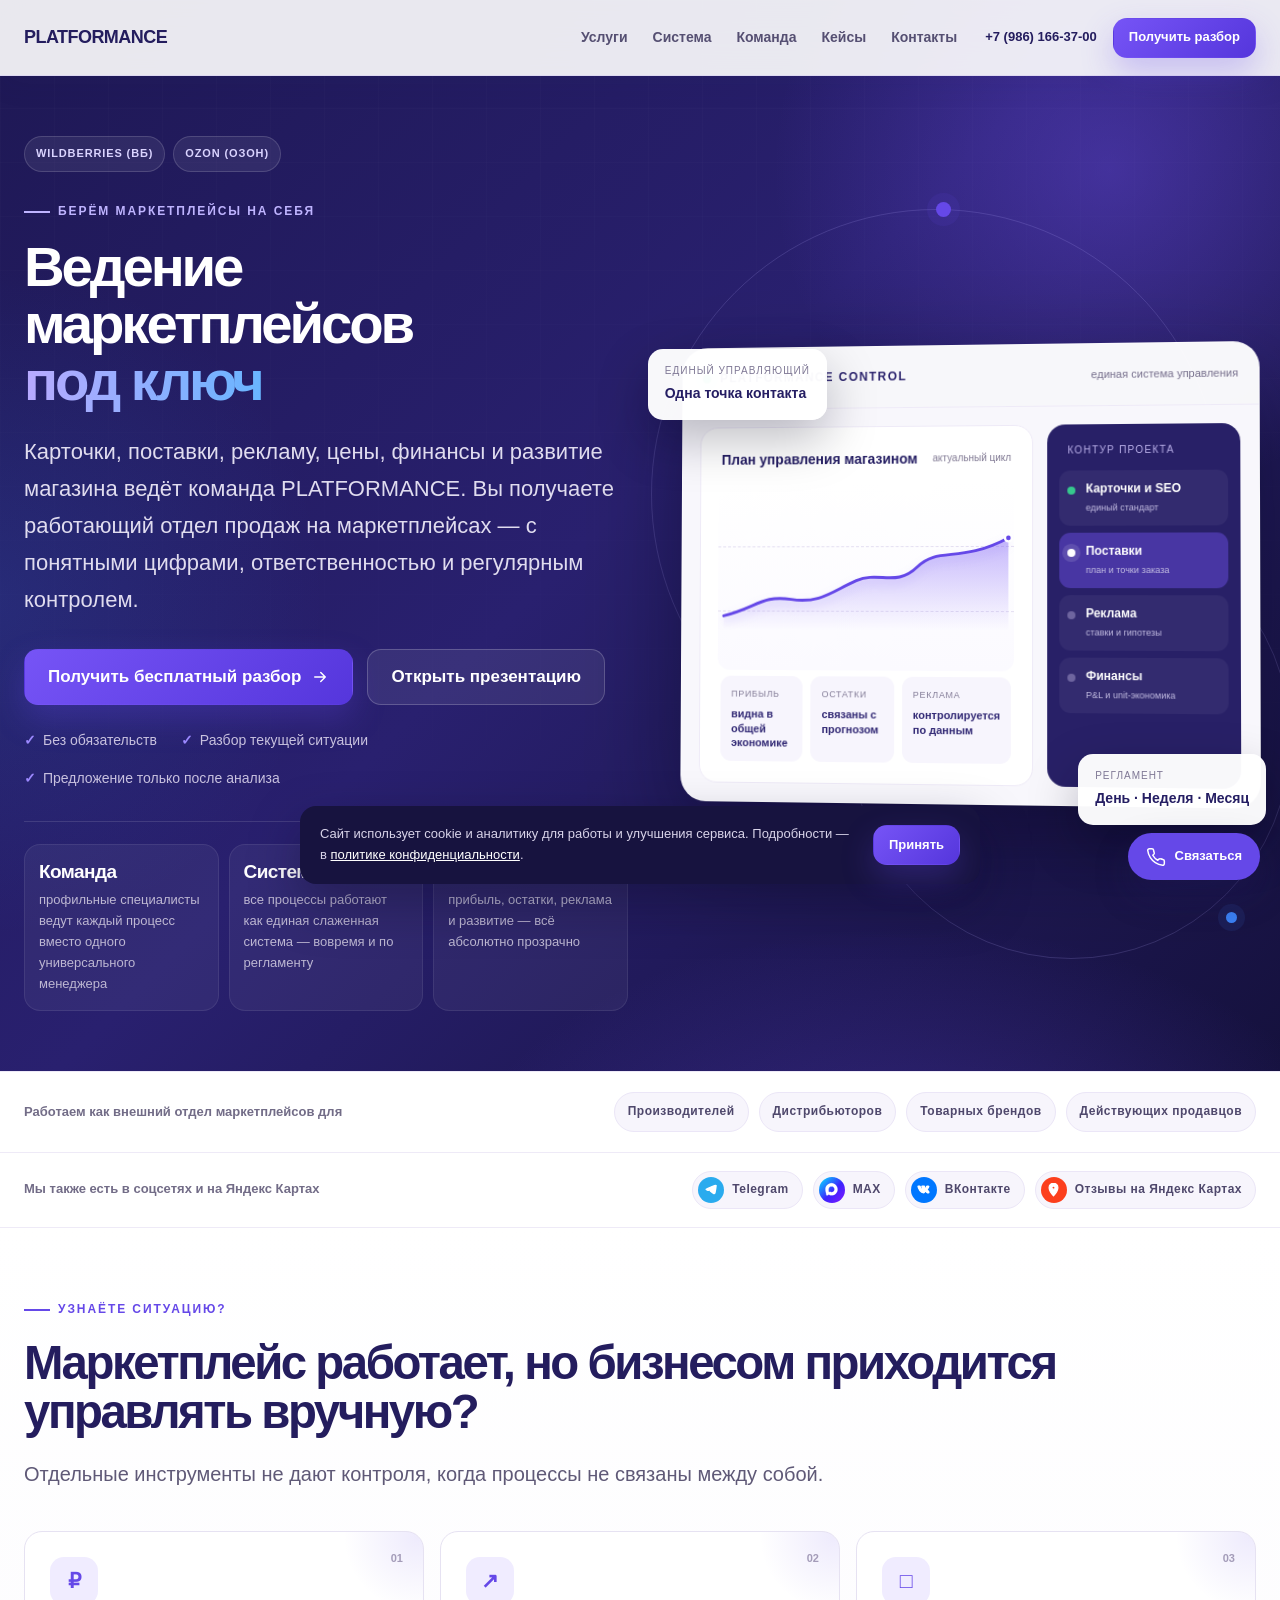
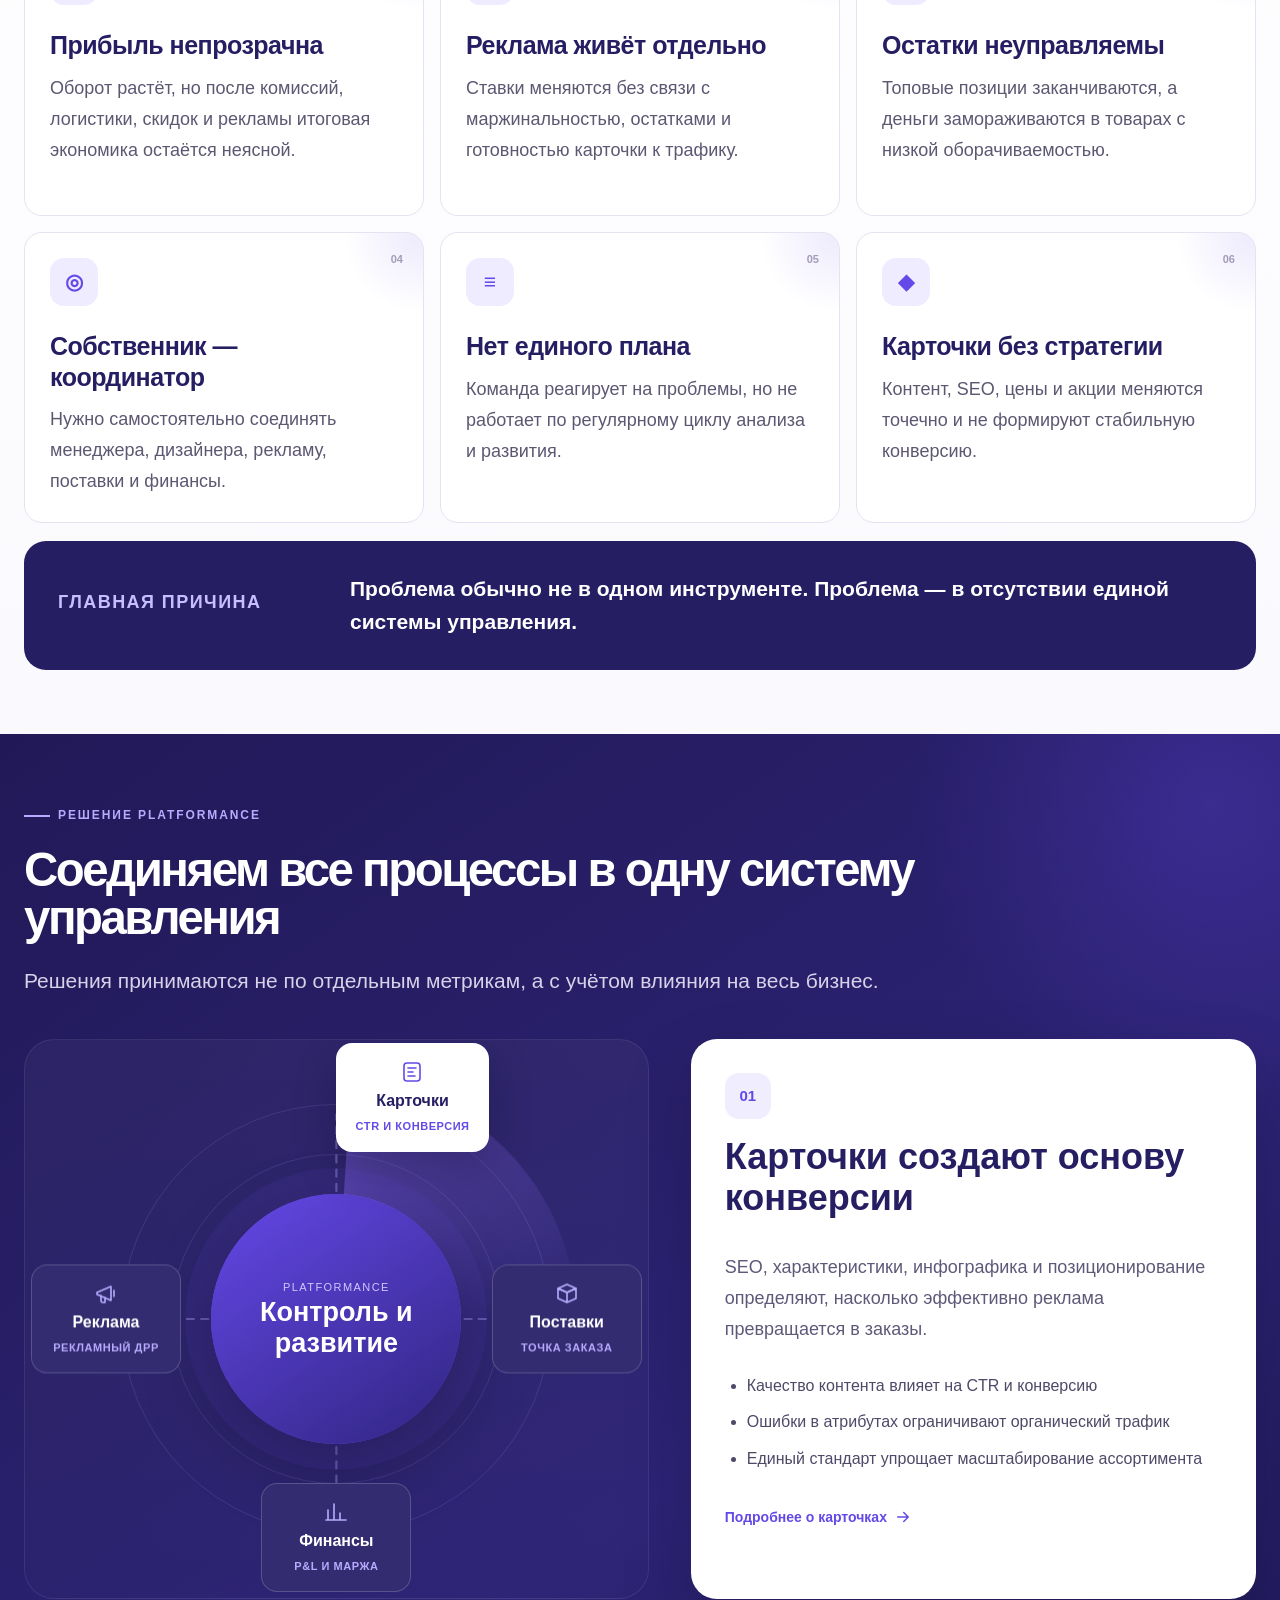
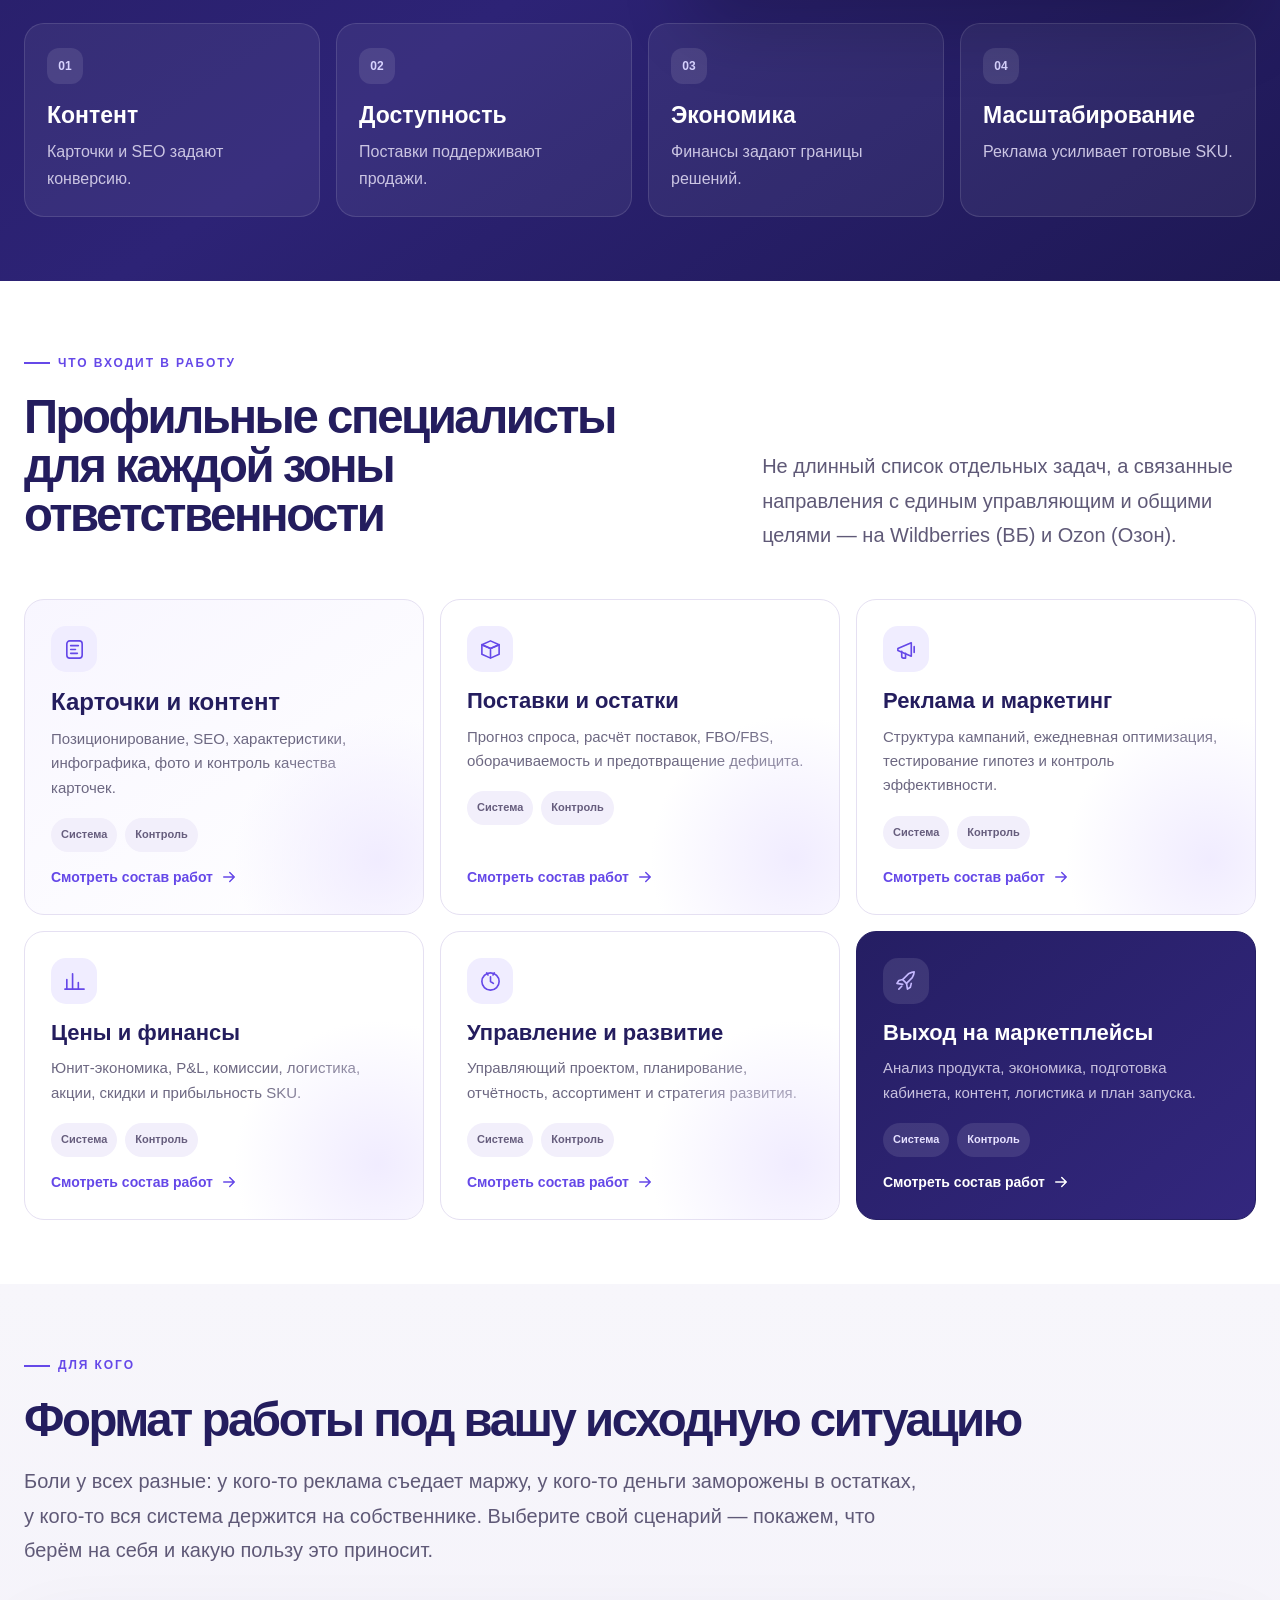
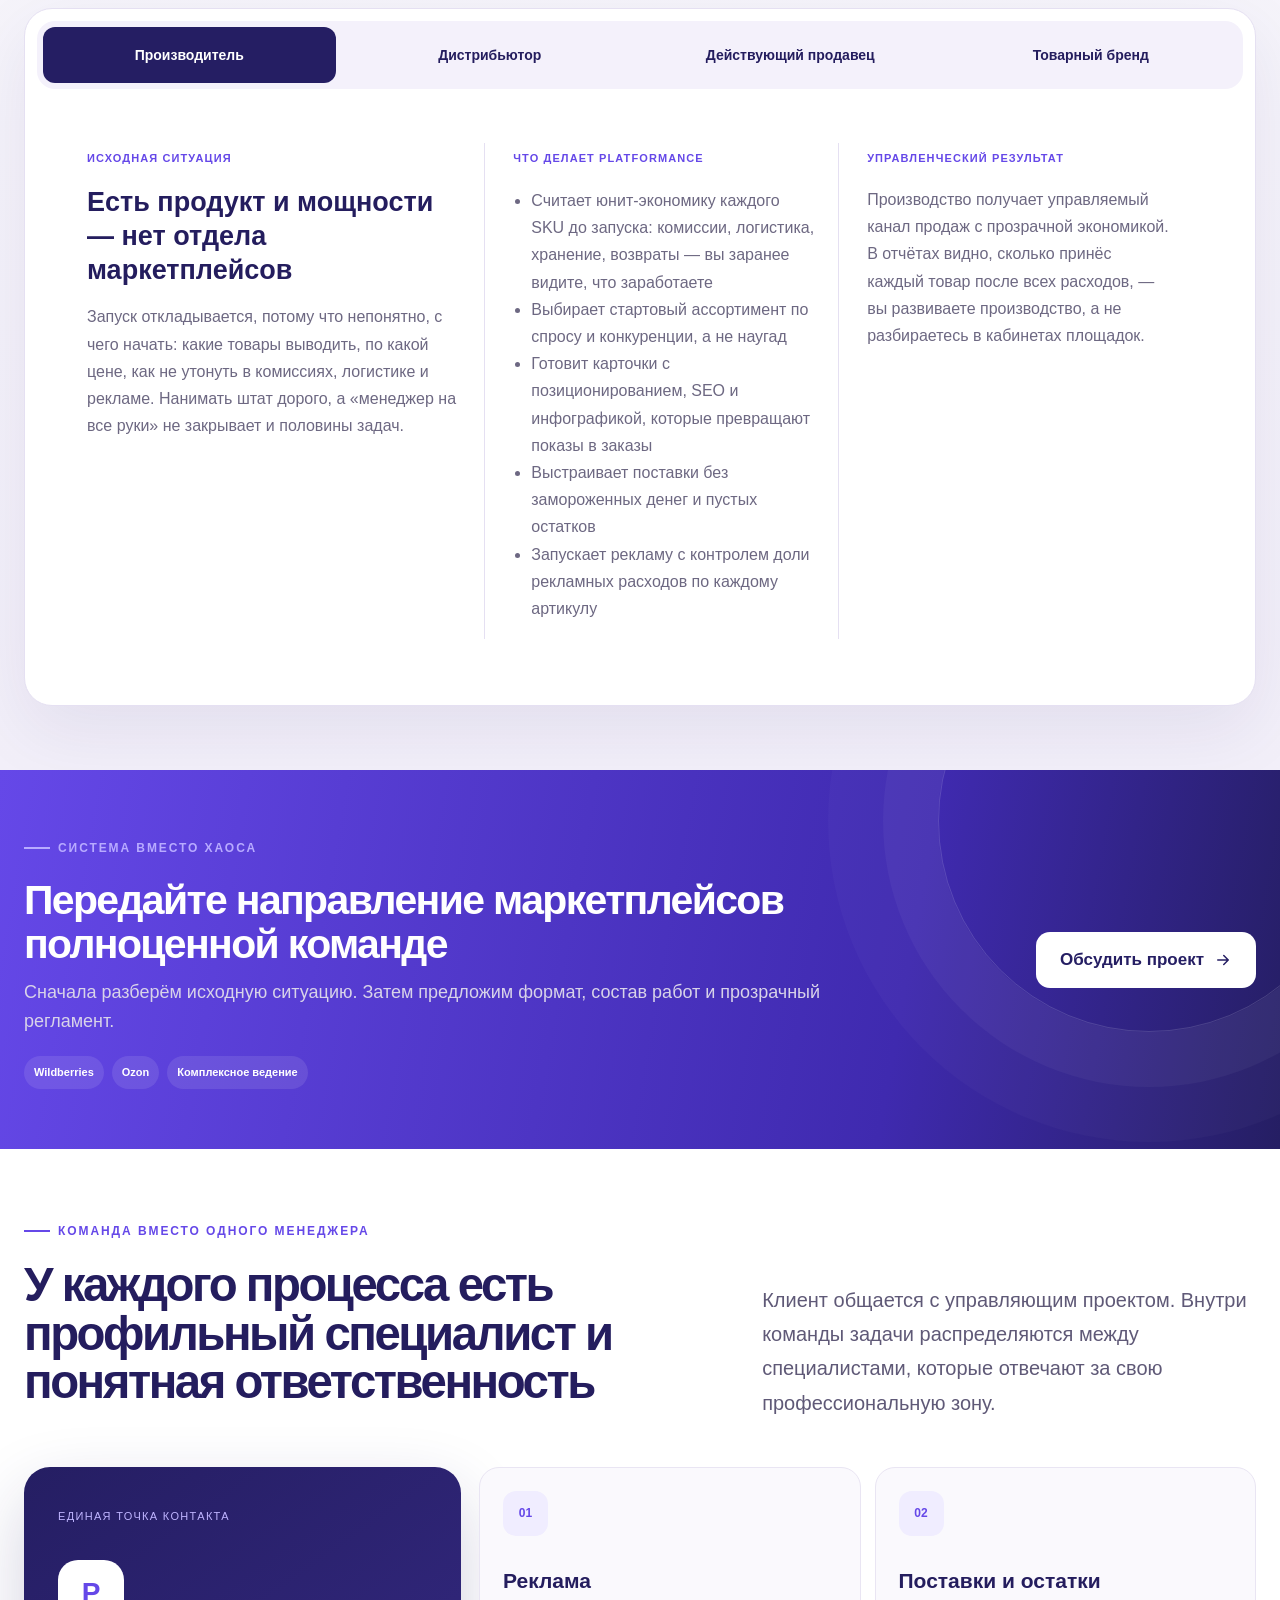
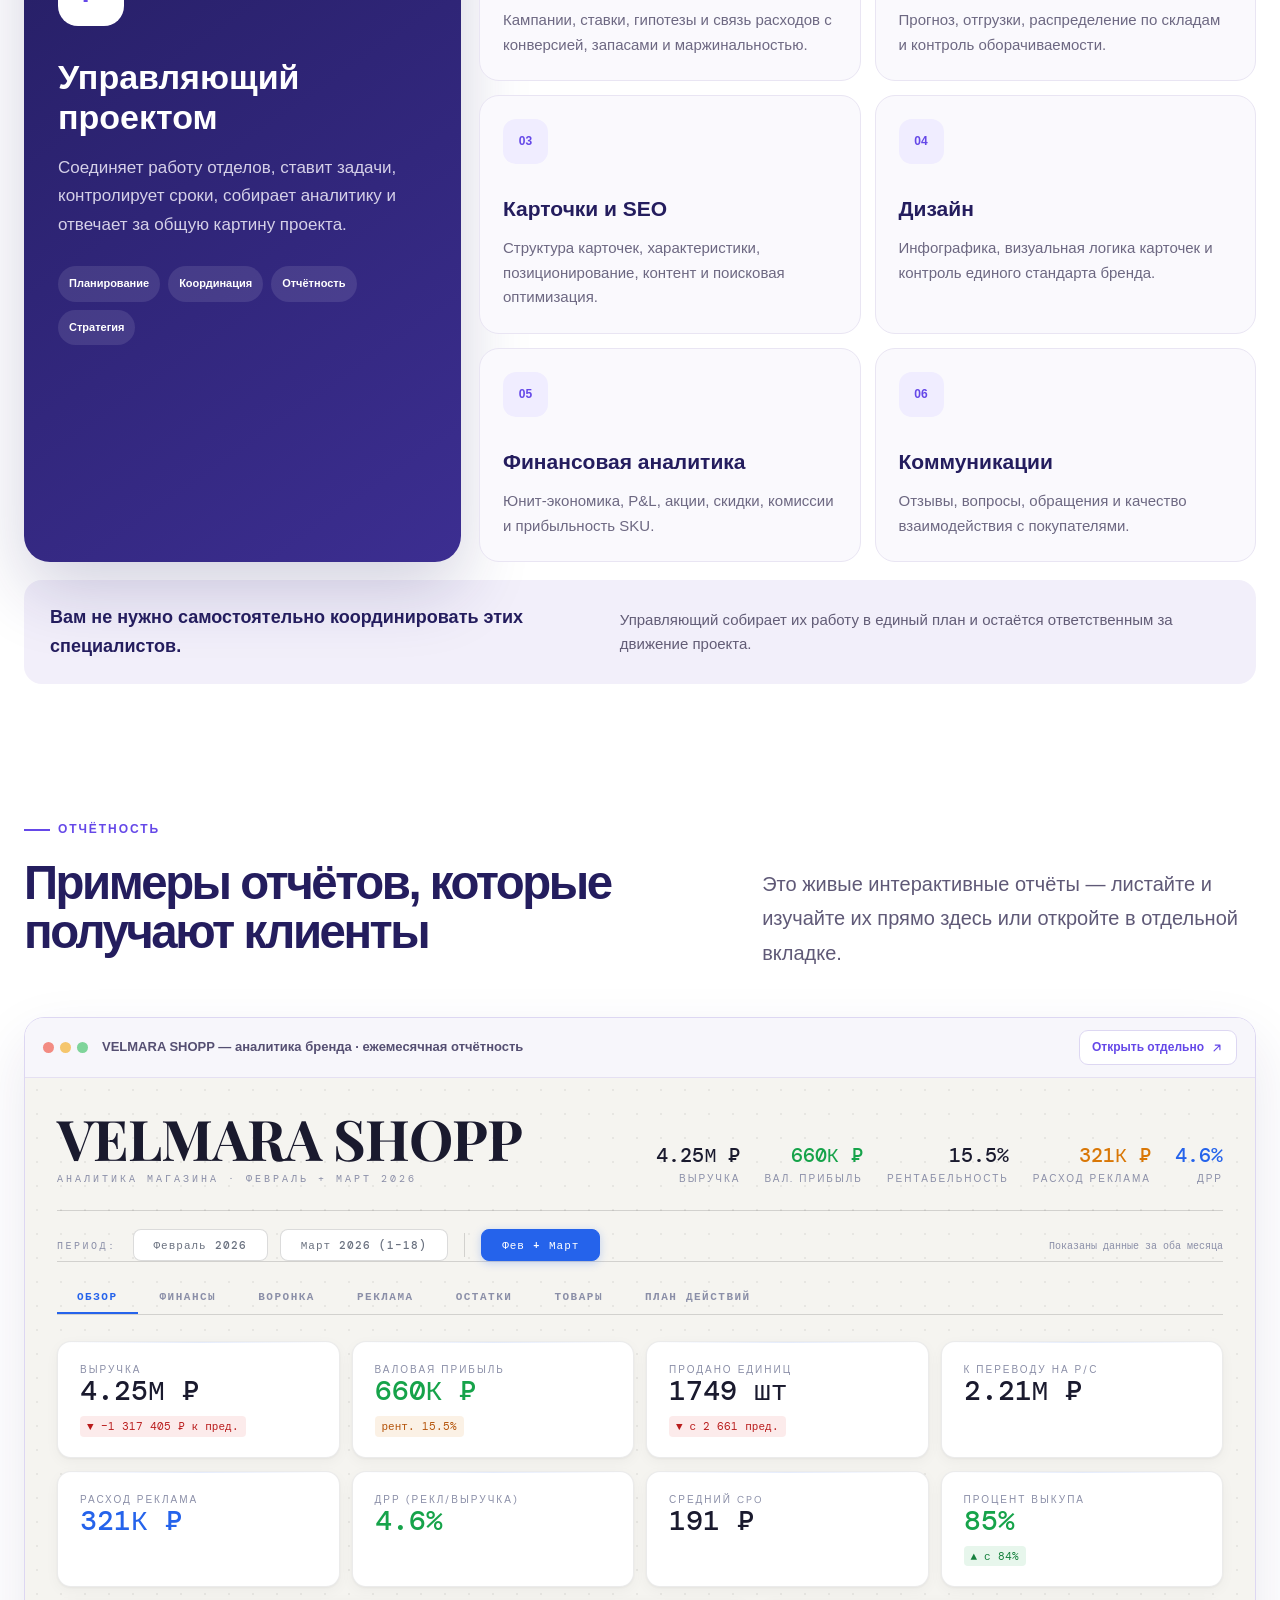
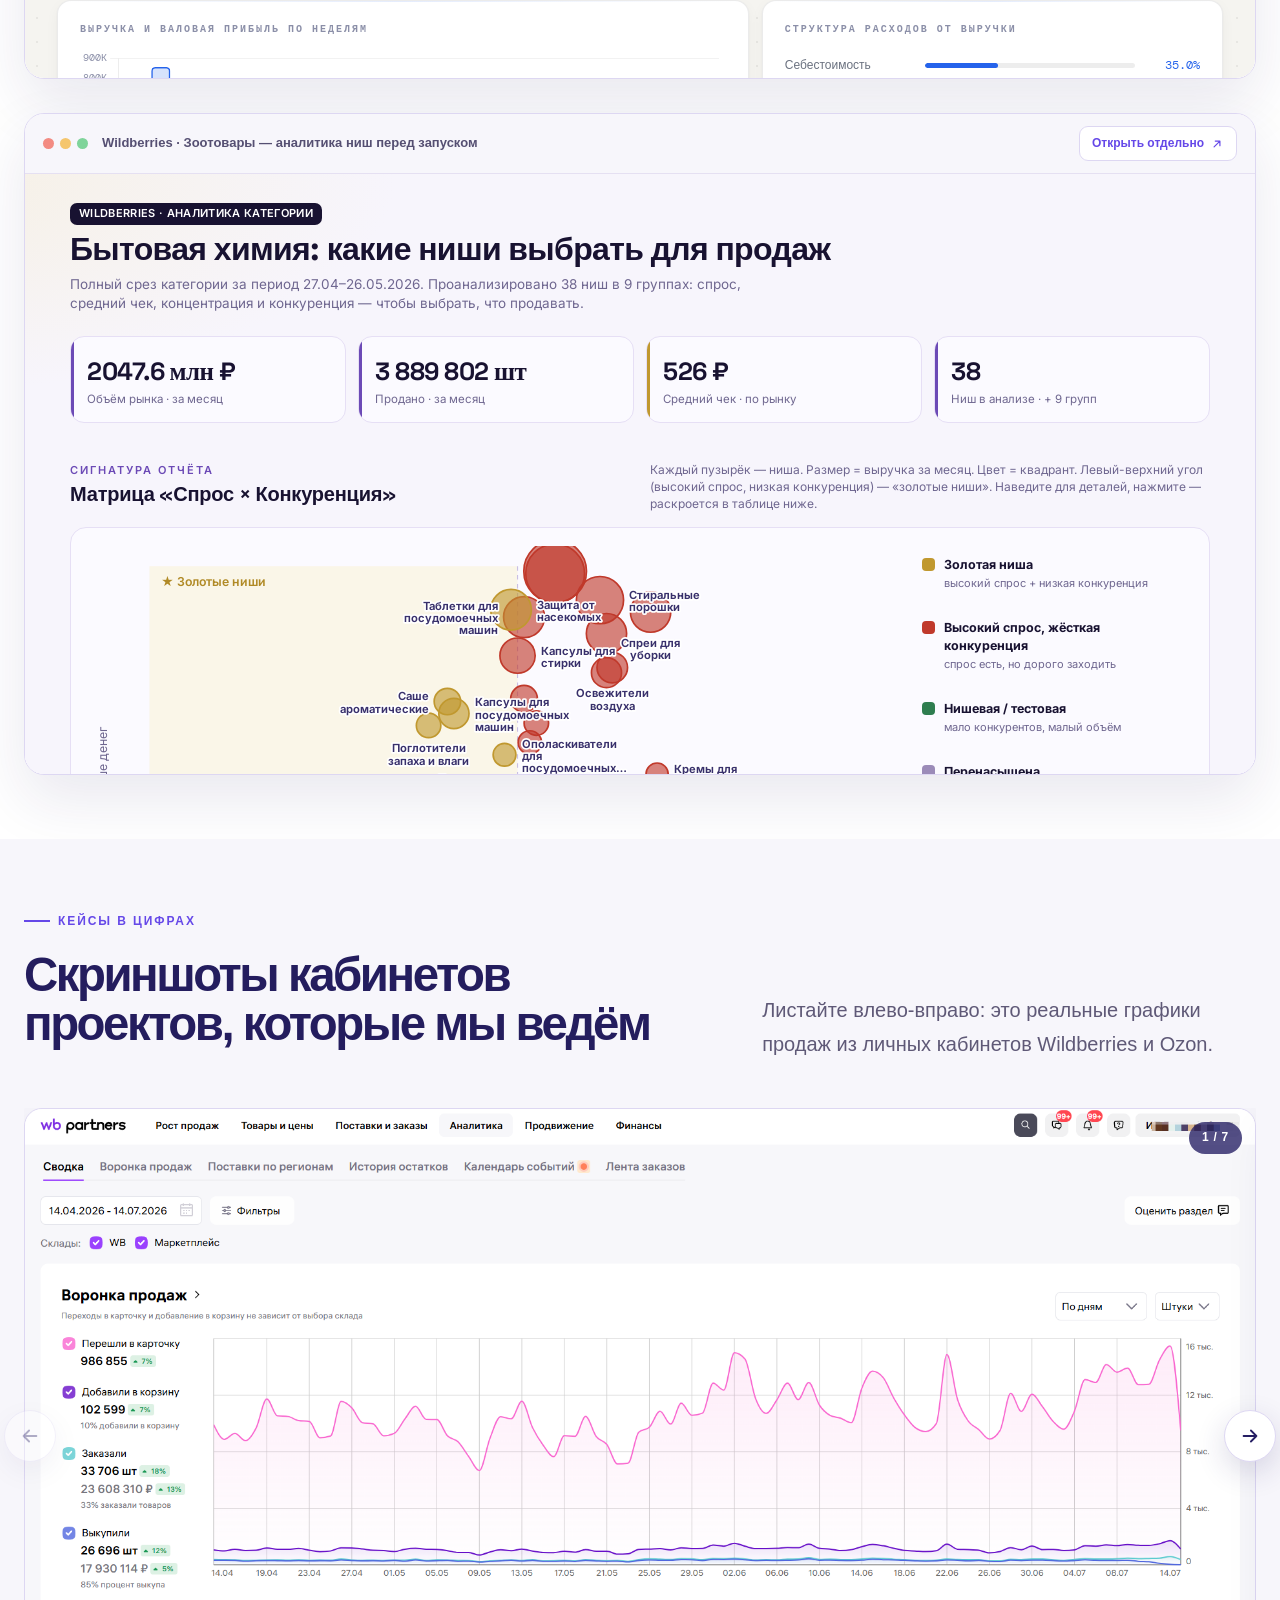
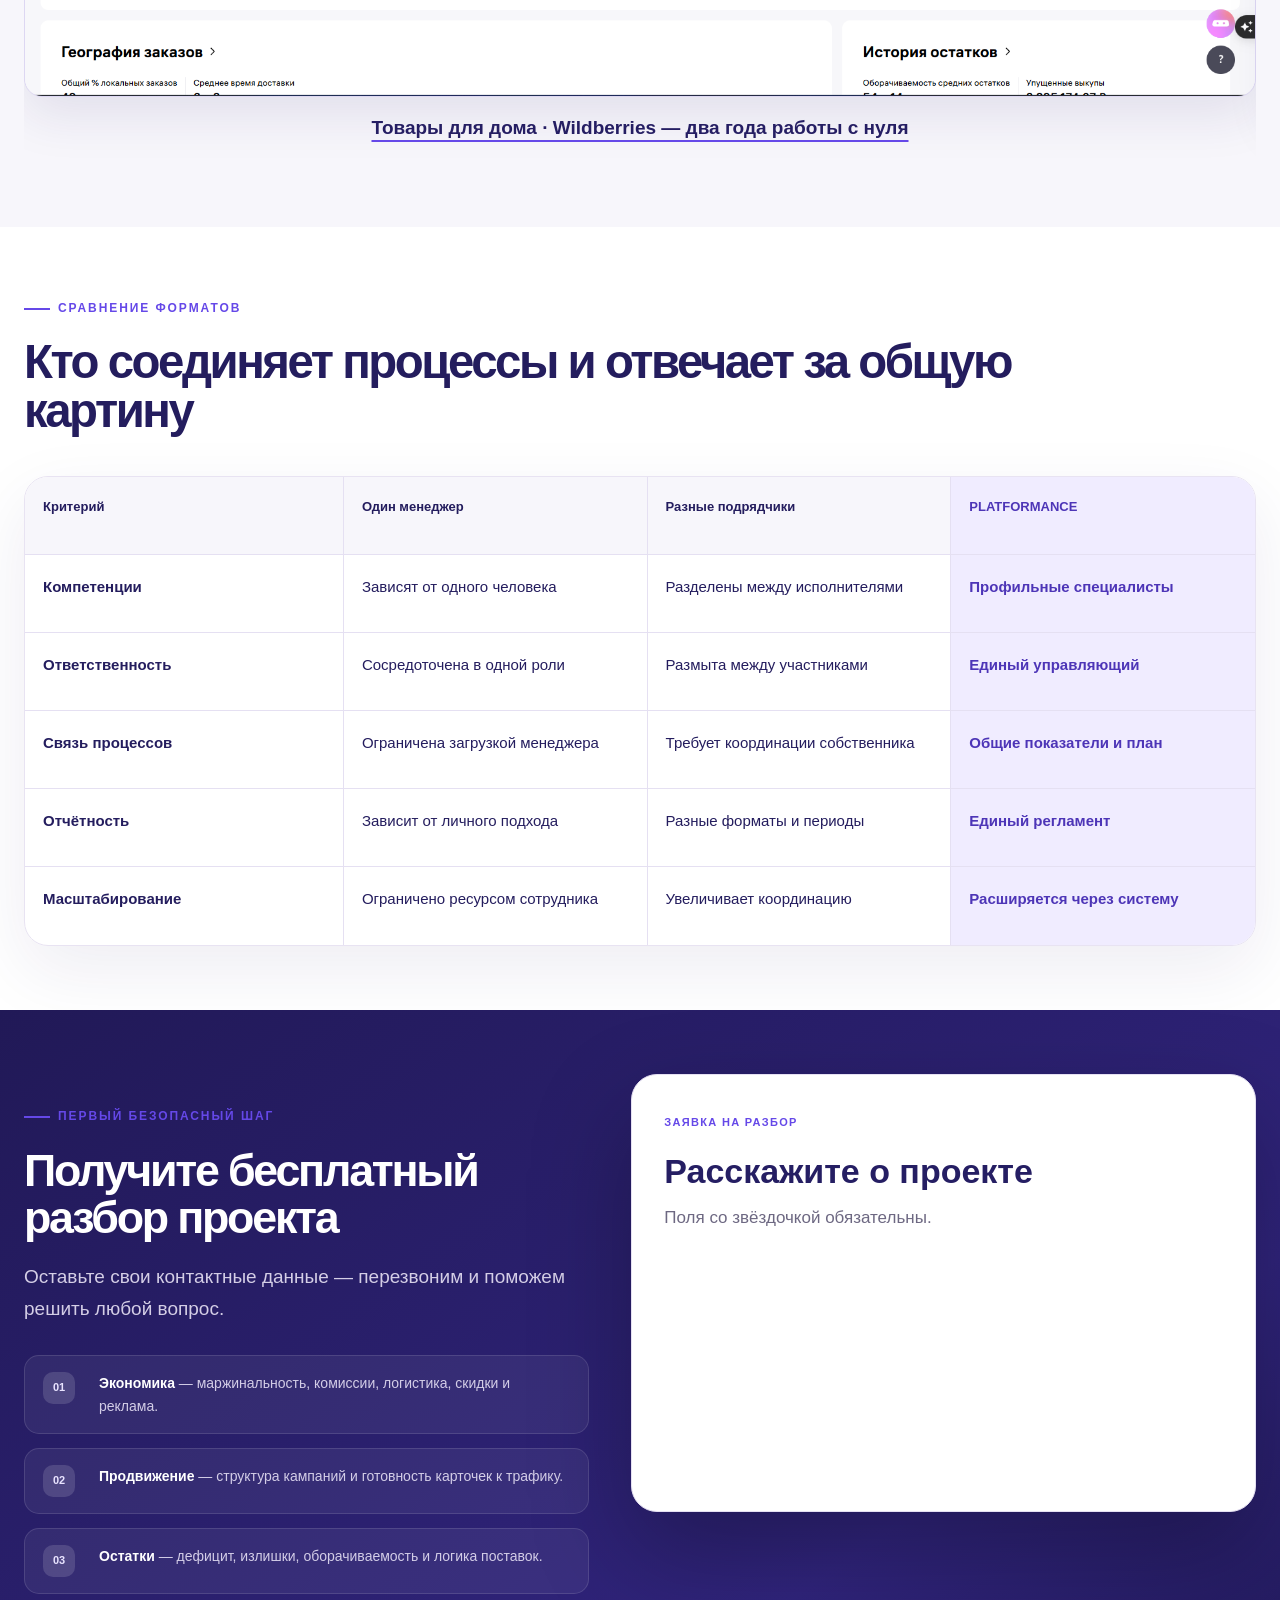
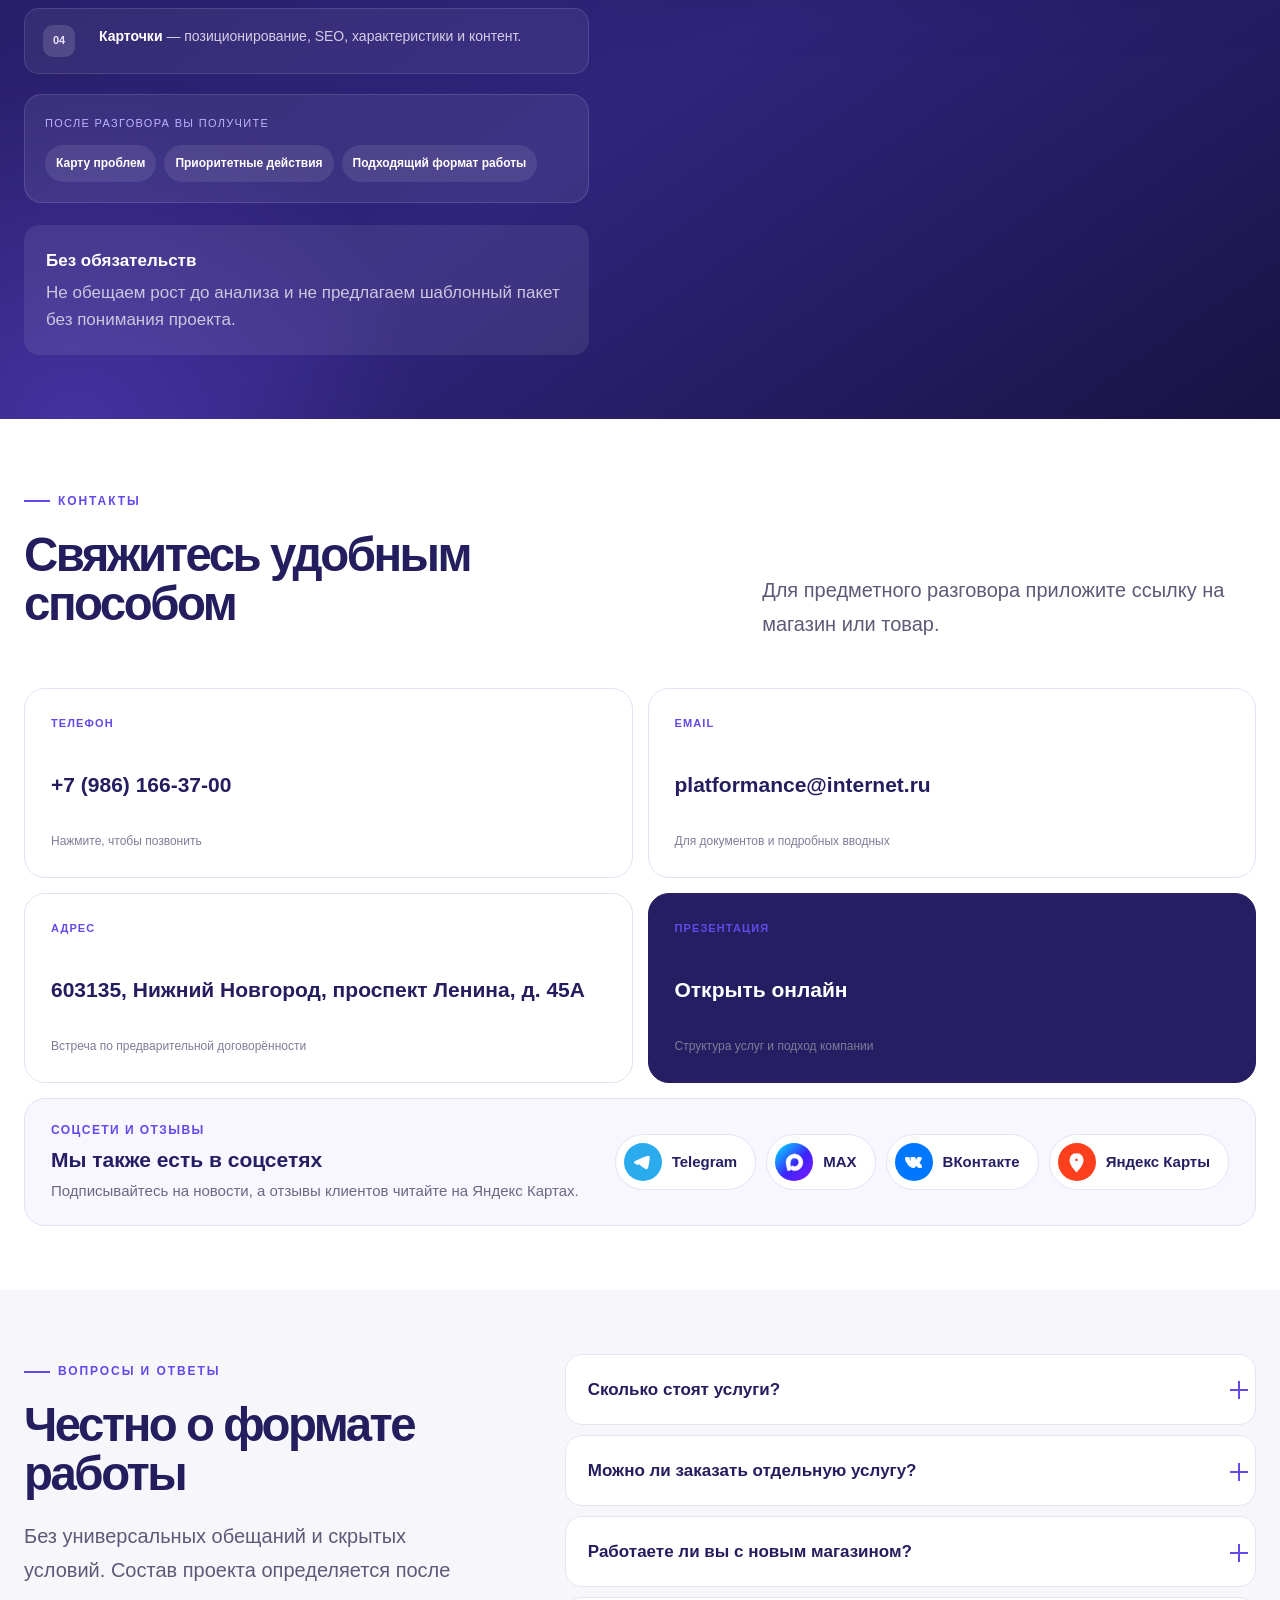
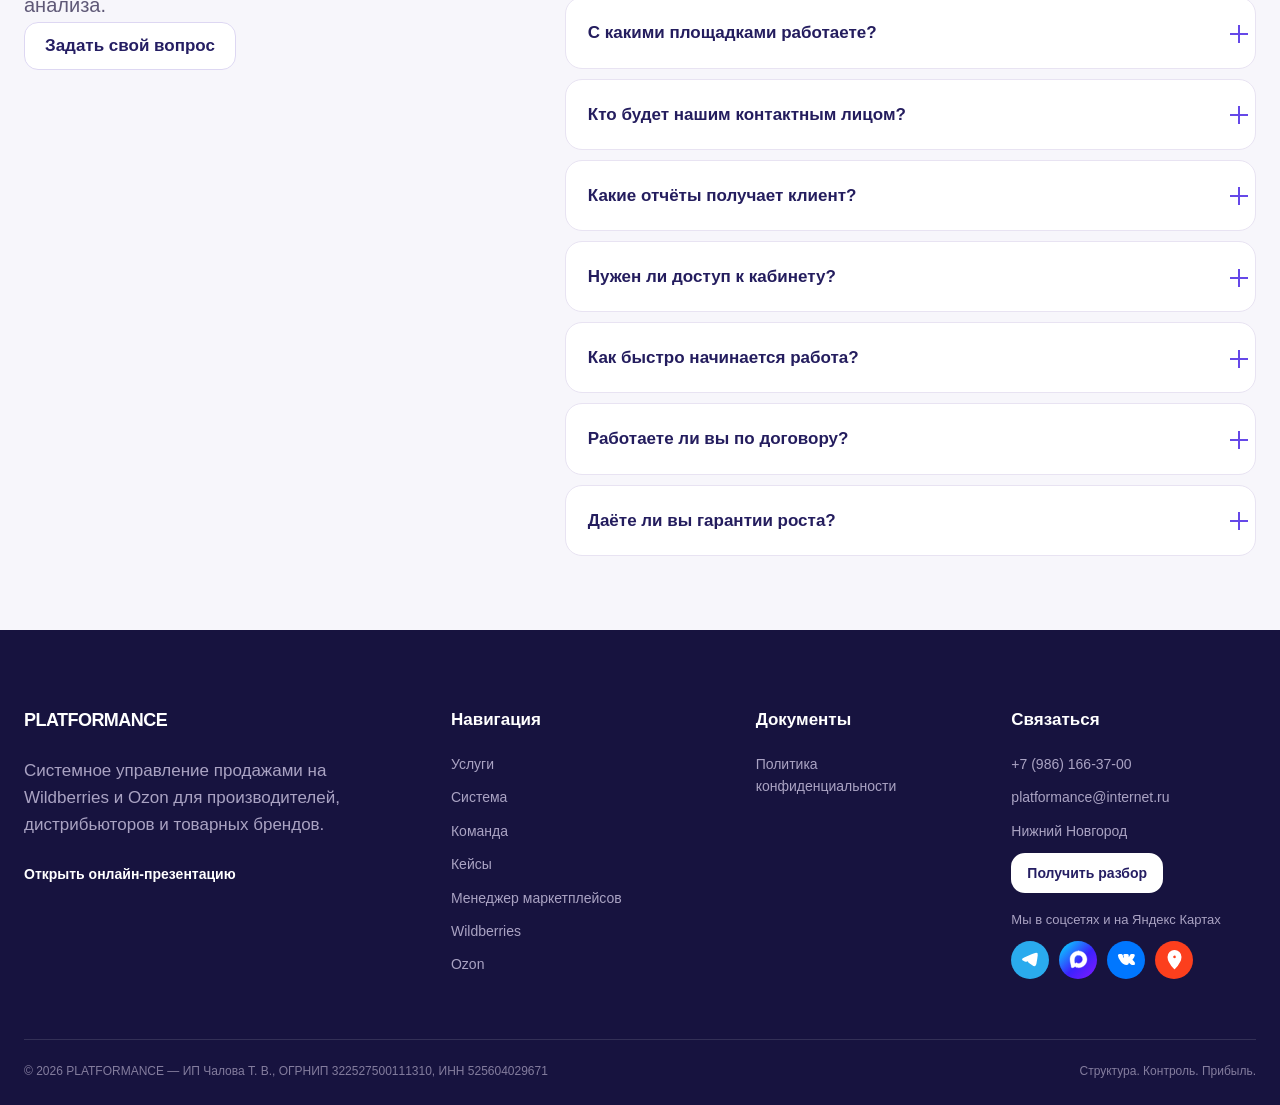
==== commit 0e4fb1f5: "Ключ в H1 главной и без ссылки на README в футере - v2-dom-1-1.js: надзаголовок «Берём маркетплейсы " ====
--- a/index.html
+++ b/index.html
@@ -23,9 +23,9 @@
 <link rel="icon" href="assets/favicon.svg" type="image/svg+xml"><link rel="icon" href="assets/favicon-120.png" type="image/png" sizes="120x120"><link rel="apple-touch-icon" href="assets/apple-touch-icon.png">
 <meta property="og:type" content="website"><meta property="og:locale" content="ru_RU"><meta property="og:site_name" content="PLATFORMANCE"><meta property="og:title" content="PLATFORMANCE — системное ведение маркетплейсов"><meta property="og:description" content="Команда, которая управляет карточками, поставками, рекламой, финансами и развитием магазина."><meta property="og:url" content="https://platformance.ru/"><meta property="og:image" content="https://platformance.ru/assets/og-cover.png"><meta property="og:image:width" content="1200"><meta property="og:image:height" content="630">
 <script>document.documentElement.classList.add('js')</script>
-<link rel="stylesheet" href="assets/styles.css?v=22">
+<link rel="stylesheet" href="assets/styles.css?v=23">
 <script type="application/ld+json">{"@context":"https://schema.org","@graph":[{"@type":"Organization","@id":"https://platformance.ru/#organization","name":"PLATFORMANCE","legalName":"ИП Чалова Татьяна Владимировна","taxID":"525604029671","identifier":"ОГРНИП 322527500111310","url":"https://platformance.ru/","email":"platformance@internet.ru","telephone":"+79861663700","address":{"@type":"PostalAddress","addressLocality":"Нижний Новгород","addressRegion":"Нижегородская область","postalCode":"603135","streetAddress":"проспект Ленина, д. 45А","addressCountry":"RU"},"sameAs":["https://grown-cetacean-x3xdais.gamma.site/","https://t.me/Platformancepublic","https://max.ru/channel_Platformancepublic","https://vk.com/platformance","https://vc.ru/id6088067","https://workspace.ru/contractors/platformance/","https://yandex.ru/maps/org/platformance/71777039199/","https://2gis.ru/n_novgorod/firm/70000001117310529"],"contactPoint":{"@type":"ContactPoint","contactType":"sales","telephone":"+79861663700","email":"platformance@internet.ru","areaServed":"RU","availableLanguage":"Russian"}},{"@type":"WebSite","url":"https://platformance.ru/","name":"PLATFORMANCE","publisher":{"@id":"https://platformance.ru/#organization"}},{"@type":"Service","name":"Системное ведение маркетплейсов под ключ","provider":{"@id":"https://platformance.ru/#organization"},"areaServed":{"@type":"Country","name":"Россия"},"serviceType":"Управление магазинами на Wildberries и Ozon","hasOfferCatalog":{"@type":"OfferCatalog","name":"Услуги PLATFORMANCE","itemListElement":[{"@type":"Offer","itemOffered":{"@type":"Service","name":"Карточки и контент","description":"Структура карточек, характеристики, инфографика и поисковая оптимизация на маркетплейсах"}},{"@type":"Offer","itemOffered":{"@type":"Service","name":"Поставки и остатки","description":"Прогноз спроса, отгрузки, распределение по складам и контроль оборачиваемости"}},{"@type":"Offer","itemOffered":{"@type":"Service","name":"Реклама и маркетинг","description":"Кампании, ставки, тесты и связь рекламных расходов с юнит-экономикой"}},{"@type":"Offer","itemOffered":{"@type":"Service","name":"Цены и финансы","description":"Юнит-экономика, P&L, акции, скидки и прибыльность SKU"}},{"@type":"Offer","itemOffered":{"@type":"Service","name":"Управление и развитие","description":"Планирование ассортимента, отчётность и координация работы команды"}},{"@type":"Offer","itemOffered":{"@type":"Service","name":"Выход на маркетплейсы","description":"Запуск магазина на Wildberries и Ozon: кабинет, документы, первые поставки"}}]}},{"@type":"FAQPage","@id":"https://platformance.ru/#faq","mainEntity":[{"@type":"Question","name":"Сколько стоят услуги?","acceptedAnswer":{"@type":"Answer","text":"Стоимость определяется после анализа проекта и зависит от ассортимента, состояния кабинета, количества площадок и объёма задач. До знакомства с проектом мы не называем шаблонную цену."}},{"@type":"Question","name":"Можно ли заказать отдельную услугу?","acceptedAnswer":{"@type":"Answer","text":"Да, когда задача действительно локальная. На разборе мы объясним, можно ли решить её отдельно или причина связана с рекламой, карточками, поставками либо экономикой."}},{"@type":"Question","name":"Работаете ли вы с новым магазином?","acceptedAnswer":{"@type":"Answer","text":"Да, если у проекта есть продукт, ресурсы для запуска и готовность выстраивать экономику, контент, логистику и продвижение как единую систему."}},{"@type":"Question","name":"С какими площадками работаете?","acceptedAnswer":{"@type":"Answer","text":"Основные направления — Wildberries (ВБ) и Ozon (Озон). Другие площадки обсуждаются только при наличии подходящей компетенции и подтверждённого объёма работ."}},{"@type":"Question","name":"Кто будет нашим контактным лицом?","acceptedAnswer":{"@type":"Answer","text":"У проекта есть управляющий, который координирует профильных специалистов, собирает общую картину и остаётся единым контактным лицом для клиента."}},{"@type":"Question","name":"Какие отчёты получает клиент?","acceptedAnswer":{"@type":"Answer","text":"Регулярные отчёты по ключевым изменениям, рекламе, остаткам и ассортименту, а также ежемесячный финансовый разбор и обновление плана развития."}},{"@type":"Question","name":"Нужен ли доступ к кабинету?","acceptedAnswer":{"@type":"Answer","text":"Для полноценного аудита и ведения необходимы рабочие доступы к данным проекта. Их объём и порядок передачи фиксируются на этапе онбординга."}},{"@type":"Question","name":"Как быстро начинается работа?","acceptedAnswer":{"@type":"Answer","text":"Срок старта зависит от готовности данных, доступов и согласования договора. После онбординга команда формирует первичный план и запускает регулярный рабочий цикл."}},{"@type":"Question","name":"Работаете ли вы по договору?","acceptedAnswer":{"@type":"Answer","text":"Да. Формат, состав работ, ответственность, коммуникация и порядок оплаты фиксируются до начала работы."}},{"@type":"Question","name":"Даёте ли вы гарантии роста?","acceptedAnswer":{"@type":"Answer","text":"Мы не обещаем конкретный оборот до анализа. Мы отвечаем за прозрачный процесс, регламент, расчёты, качество исполнения и обоснованность управленческих решений."}}]}]}</script>
-<script src="assets/config.js?v=22" defer></script><script src="assets/app.js?v=22" defer></script>
+<script src="assets/config.js?v=23" defer></script><script src="assets/app.js?v=23" defer></script>
 </head>
 <body>
 <a class="skip-link" href="#main">Перейти к содержанию</a>
@@ -246,7 +246,7 @@
   <div class="container footer-grid">
     <div class="footer-brand"><a class="brand brand-light" href="#top"><span>PLATFORMANCE</span></a><p>Системное управление продажами на Wildberries и Ozon для производителей, дистрибьюторов и товарных брендов.</p><a class="text-link light" href="https://grown-cetacean-x3xdais.gamma.site/" target="_blank" rel="noopener">Открыть онлайн-презентацию</a></div>
     <div class="footer-col"><strong>Навигация</strong><a href="#services">Услуги</a><a href="#system">Система</a><a href="#team">Команда</a><a href="#case-gallery">Кейсы</a><a href="menedzher-marketplejsov.html">Менеджер маркетплейсов</a><a href="wildberries.html">Wildberries</a><a href="ozon.html">Ozon</a></div>
-    <div class="footer-col"><strong>Документы</strong><a href="privacy.html">Политика конфиденциальности</a><a href="README.md">Инструкция по публикации</a></div>
+    <div class="footer-col"><strong>Документы</strong><a href="privacy.html">Политика конфиденциальности</a></div>
     <div class="footer-col"><strong>Связаться</strong><a href="tel:+79861663700">+7 (986) 166-37-00</a><a href="mailto:platformance@internet.ru">platformance@internet.ru</a><span>Нижний Новгород</span><a class="btn btn-light btn-sm" href="#audit">Получить разбор</a><div class="social-footer"><small>Мы в соцсетях и на Яндекс Картах</small><div class="social-row"><a class="social-dot social-tg" href="https://t.me/Platformancepublic" target="_blank" rel="noopener" aria-label="Telegram-канал PLATFORMANCE" title="Telegram-канал PLATFORMANCE"><svg viewBox="1.6 2.7 20 20" aria-hidden="true"><path fill="currentColor" d="M16.906 7.224c.1-.002.321.023.465.14a.506.506 0 0 1 .171.325c.016.093.036.306.02.472-.18 1.898-.962 6.502-1.36 8.627-.168.9-.499 1.201-.82 1.23-.696.065-1.225-.46-1.9-.902-1.056-.693-1.653-1.124-2.678-1.8-1.185-.78-.417-1.21.258-1.91.177-.184 3.247-2.977 3.307-3.23.007-.032.014-.15-.056-.212s-.174-.041-.249-.024c-.106.024-1.793 1.14-5.061 3.345-.48.33-.913.49-1.302.48-.428-.008-1.252-.241-1.865-.44-.752-.245-1.349-.374-1.297-.789.027-.216.325-.437.893-.663 3.498-1.524 5.83-2.529 6.998-3.014 3.332-1.386 4.025-1.627 4.476-1.635z"/></svg></a><a class="social-dot social-max" href="https://max.ru/channel_Platformancepublic" target="_blank" rel="noopener" aria-label="Канал PLATFORMANCE в MAX" title="Канал PLATFORMANCE в MAX"><svg viewBox="-12 -11 124 124" aria-hidden="true"><path fill="currentColor" fill-rule="evenodd" d="M50.8 0.3C78.3 0.3 99.9 22.6 99.9 50.1C99.9 77.7 77.6 99.5 51 99.5C41.6 99.5 37 98.2 29.6 92.9C29.1 92.6 28.4 92.7 28 93.1C22.4 99.2 7.8 103.4 7.2 95.2C7.2 80.8 0 71.4 0 49.9C0 21.6 23.2 0.3 50.8 0.3ZM51.5 24.8C38.5 24.1 28.3 33.2 26 47.4C24.1 59.1 27.4 73.5 30.3 74.2C31.5 74.5 34.4 72.3 36.5 70.3C36.9 69.9 37.5 69.9 37.9 70.1C41.2 72.1 44.9 73.6 49 73.9C62.4 74.6 74.3 64.1 75 50.6C75.7 37.2 64.9 25.5 51.5 24.8V24.8Z"/></svg></a><a class="social-dot social-vk" href="https://vk.com/platformance" target="_blank" rel="noopener" aria-label="Группа PLATFORMANCE ВКонтакте" title="Группа PLATFORMANCE ВКонтакте"><svg viewBox="1 1.4 22 22" aria-hidden="true"><path fill="currentColor" d="M19.376 17.123h-1.744c-.66 0-.864-.525-2.05-1.727-1.033-1-1.49-1.135-1.744-1.135-.356 0-.458.102-.458.593v1.575c0 .424-.135.678-1.253.678-1.846 0-3.896-1.118-5.335-3.202C4.624 10.857 4.03 8.57 4.03 8.096c0-.254.102-.491.593-.491h1.744c.44 0 .61.203.78.678.863 2.49 2.303 4.675 2.896 4.675.22 0 .322-.102.322-.66V9.721c-.068-1.186-.695-1.287-.695-1.71 0-.204.17-.407.44-.407h2.744c.373 0 .508.203.508.643v3.473c0 .372.17.508.271.508.22 0 .407-.136.813-.542 1.254-1.406 2.151-3.574 2.151-3.574.119-.254.322-.491.763-.491h1.744c.525 0 .644.27.525.643-.22 1.017-2.354 4.031-2.354 4.031-.186.305-.254.44 0 .78.186.254.796.779 1.203 1.253.745.847 1.32 1.558 1.473 2.05.17.49-.085.744-.576.744z"/></svg></a><a class="social-dot social-ya" href="https://yandex.ru/maps/org/platformance/71777039199/reviews/" target="_blank" rel="noopener" aria-label="Отзывы о PLATFORMANCE на Яндекс Картах" title="Отзывы о PLATFORMANCE на Яндекс Картах"><svg viewBox="0 0 24 24" aria-hidden="true"><path fill="currentColor" d="M12 2C8.13 2 5 5.13 5 9c0 5.25 7 13 7 13s7-7.75 7-13c0-3.87-3.13-7-7-7zm0 9.5a2.5 2.5 0 1 1 0-5 2.5 2.5 0 0 1 0 5z"/></svg></a></div></div></div>
   </div>
   <div class="container footer-bottom"><span>© 2026 PLATFORMANCE — ИП Чалова Т. В., ОГРНИП 322527500111310, ИНН 525604029671</span><span>Структура. Контроль. Прибыль.</span></div>
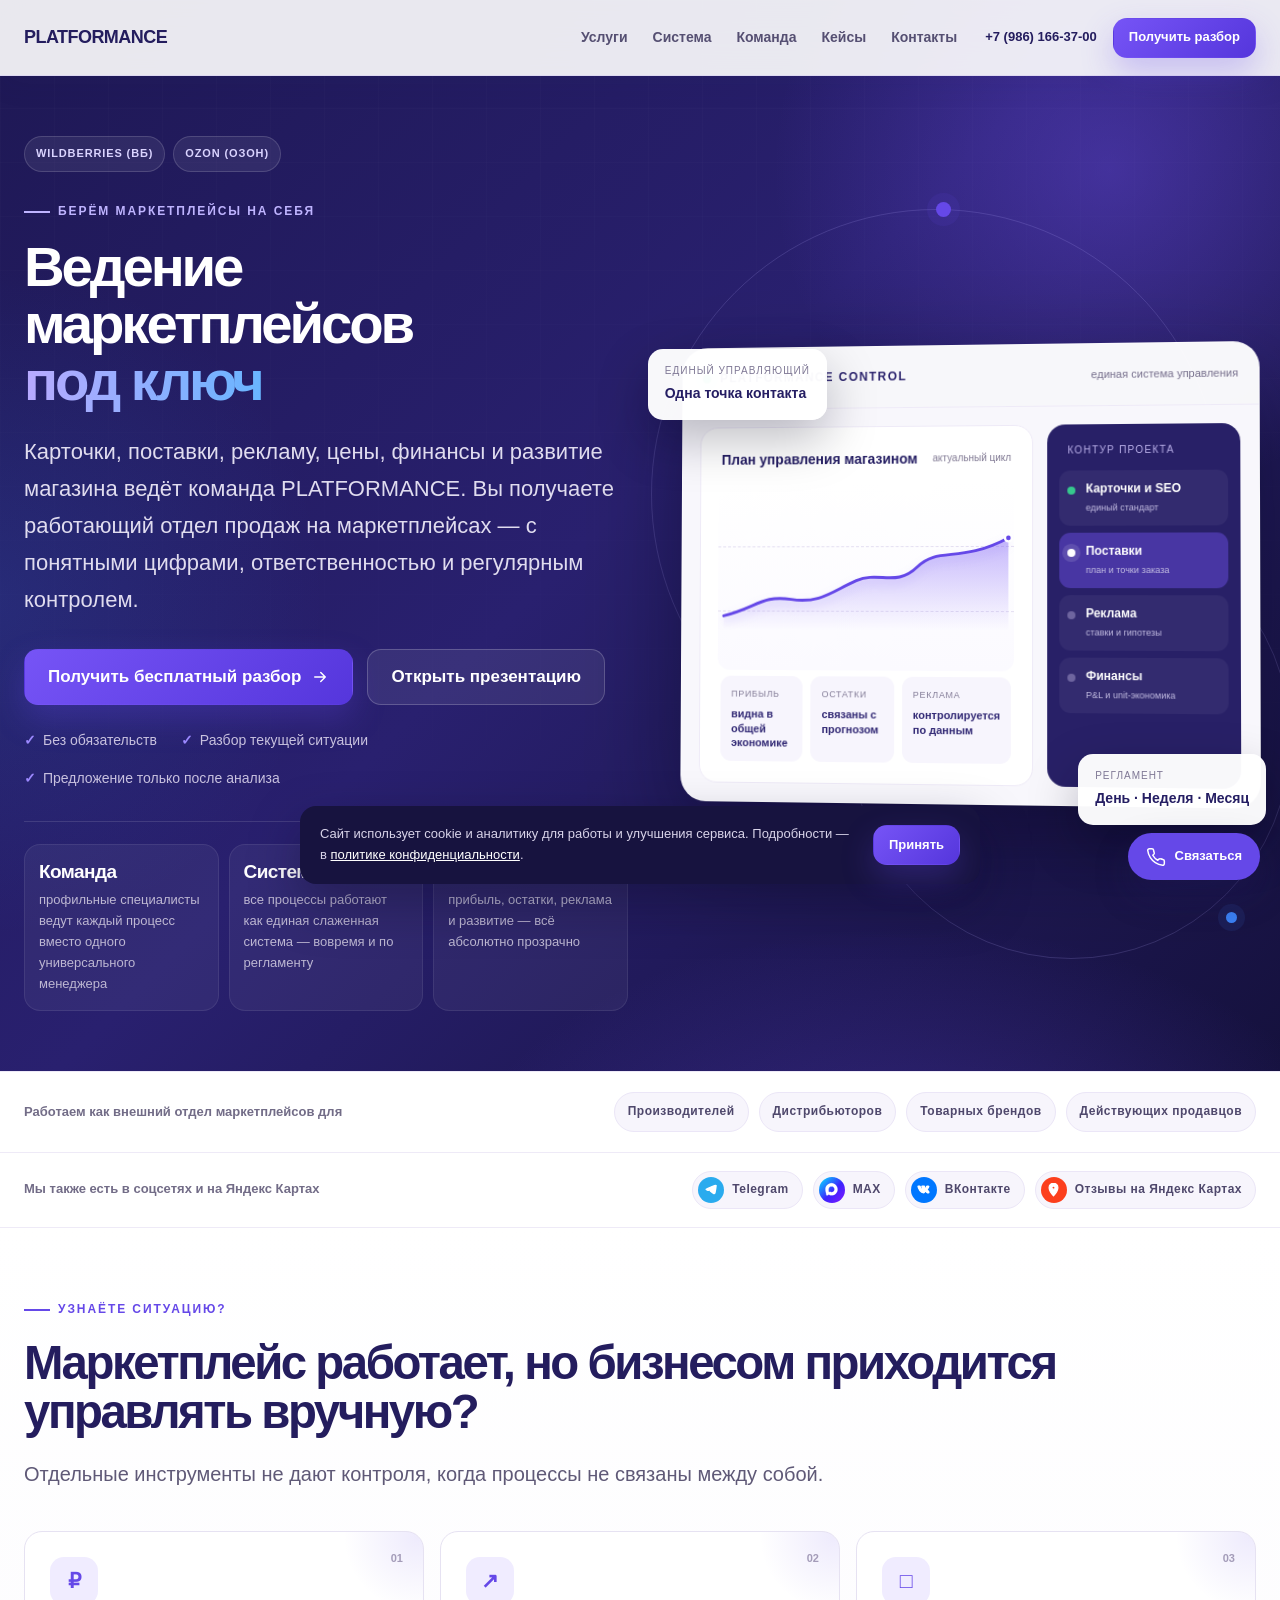
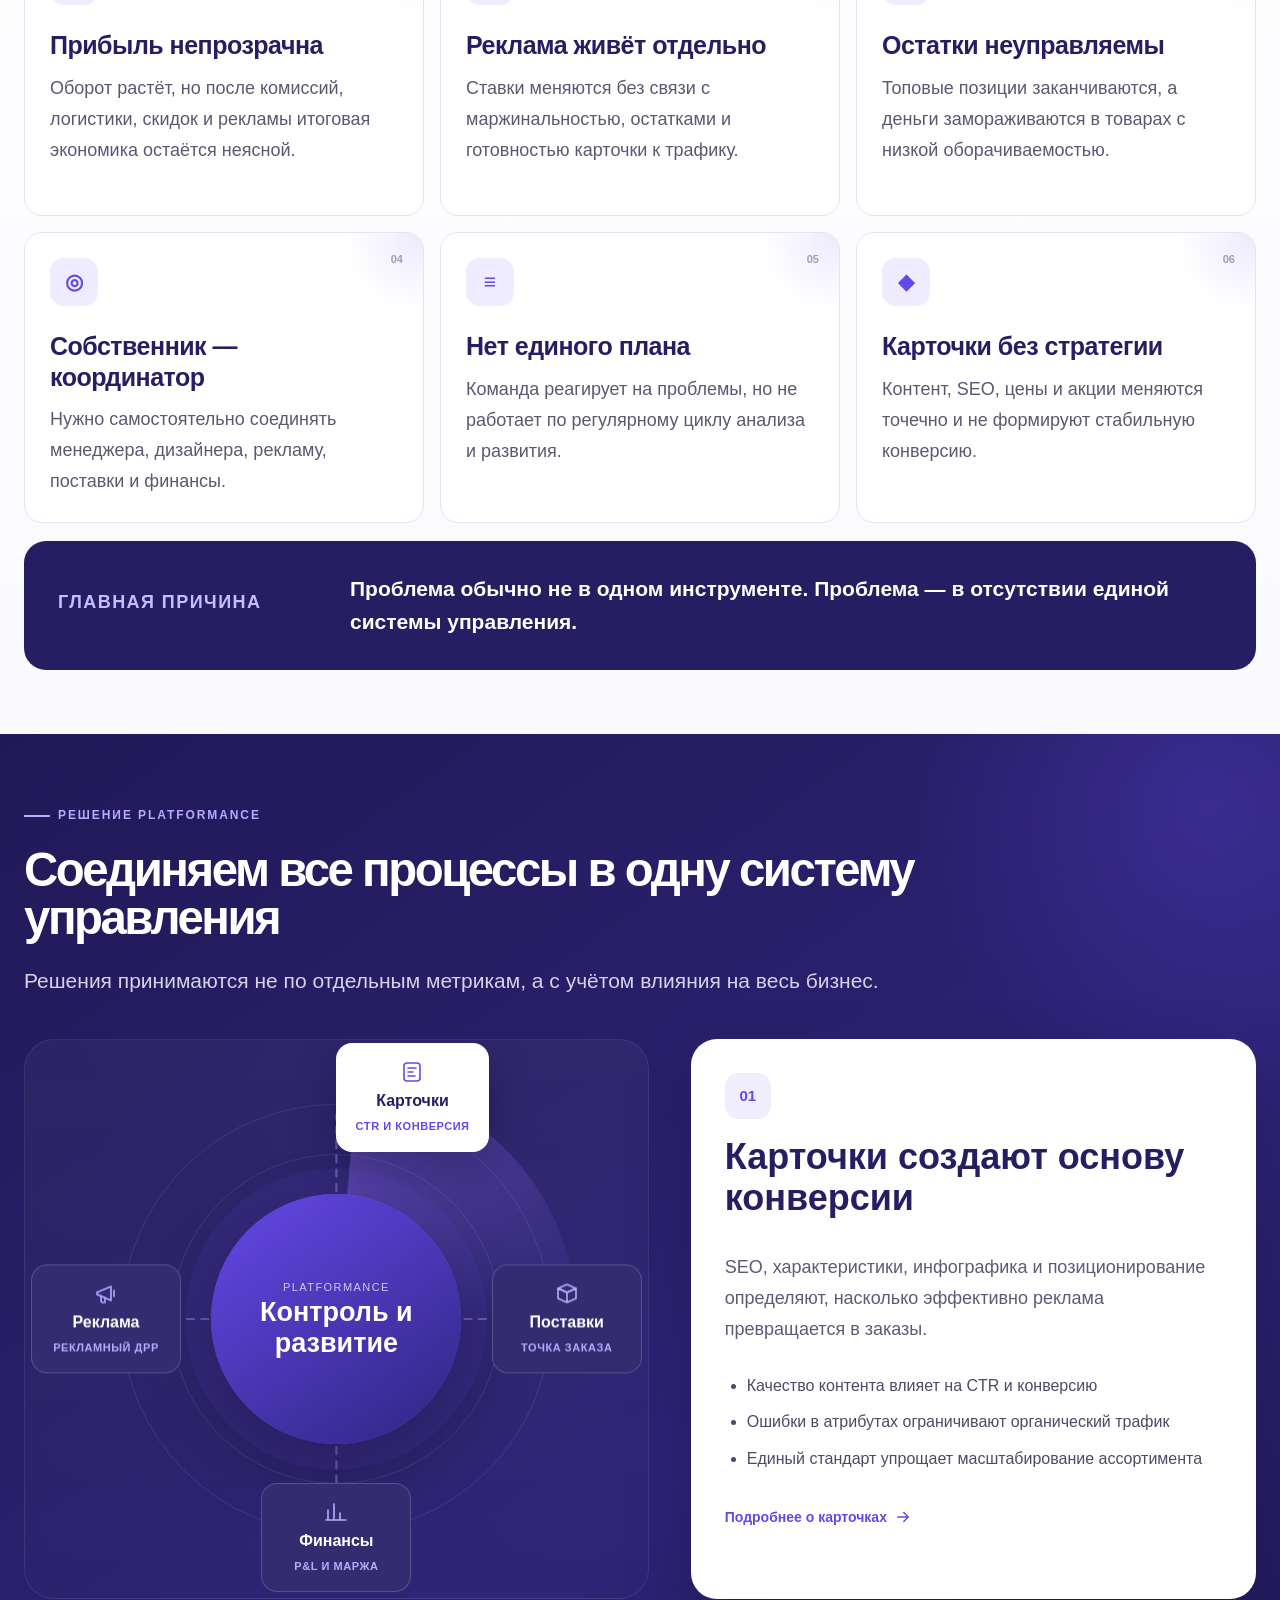
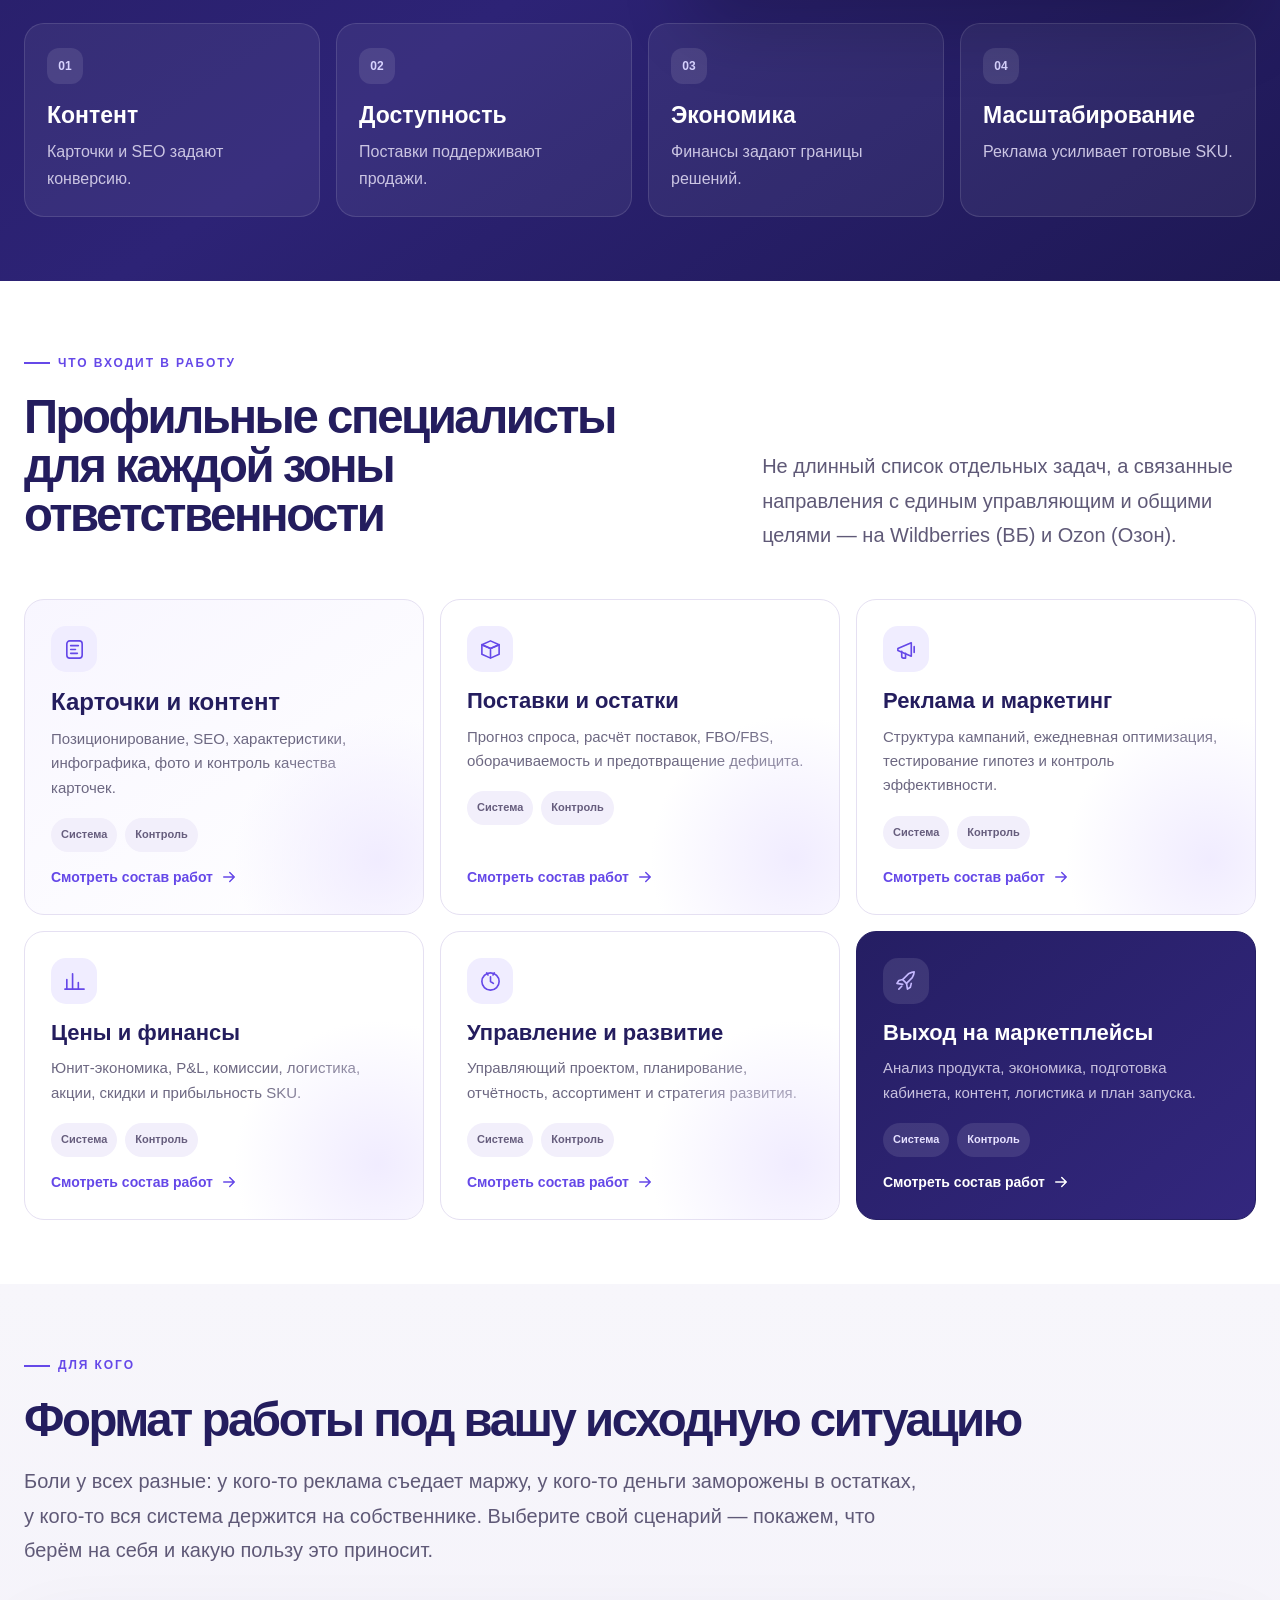
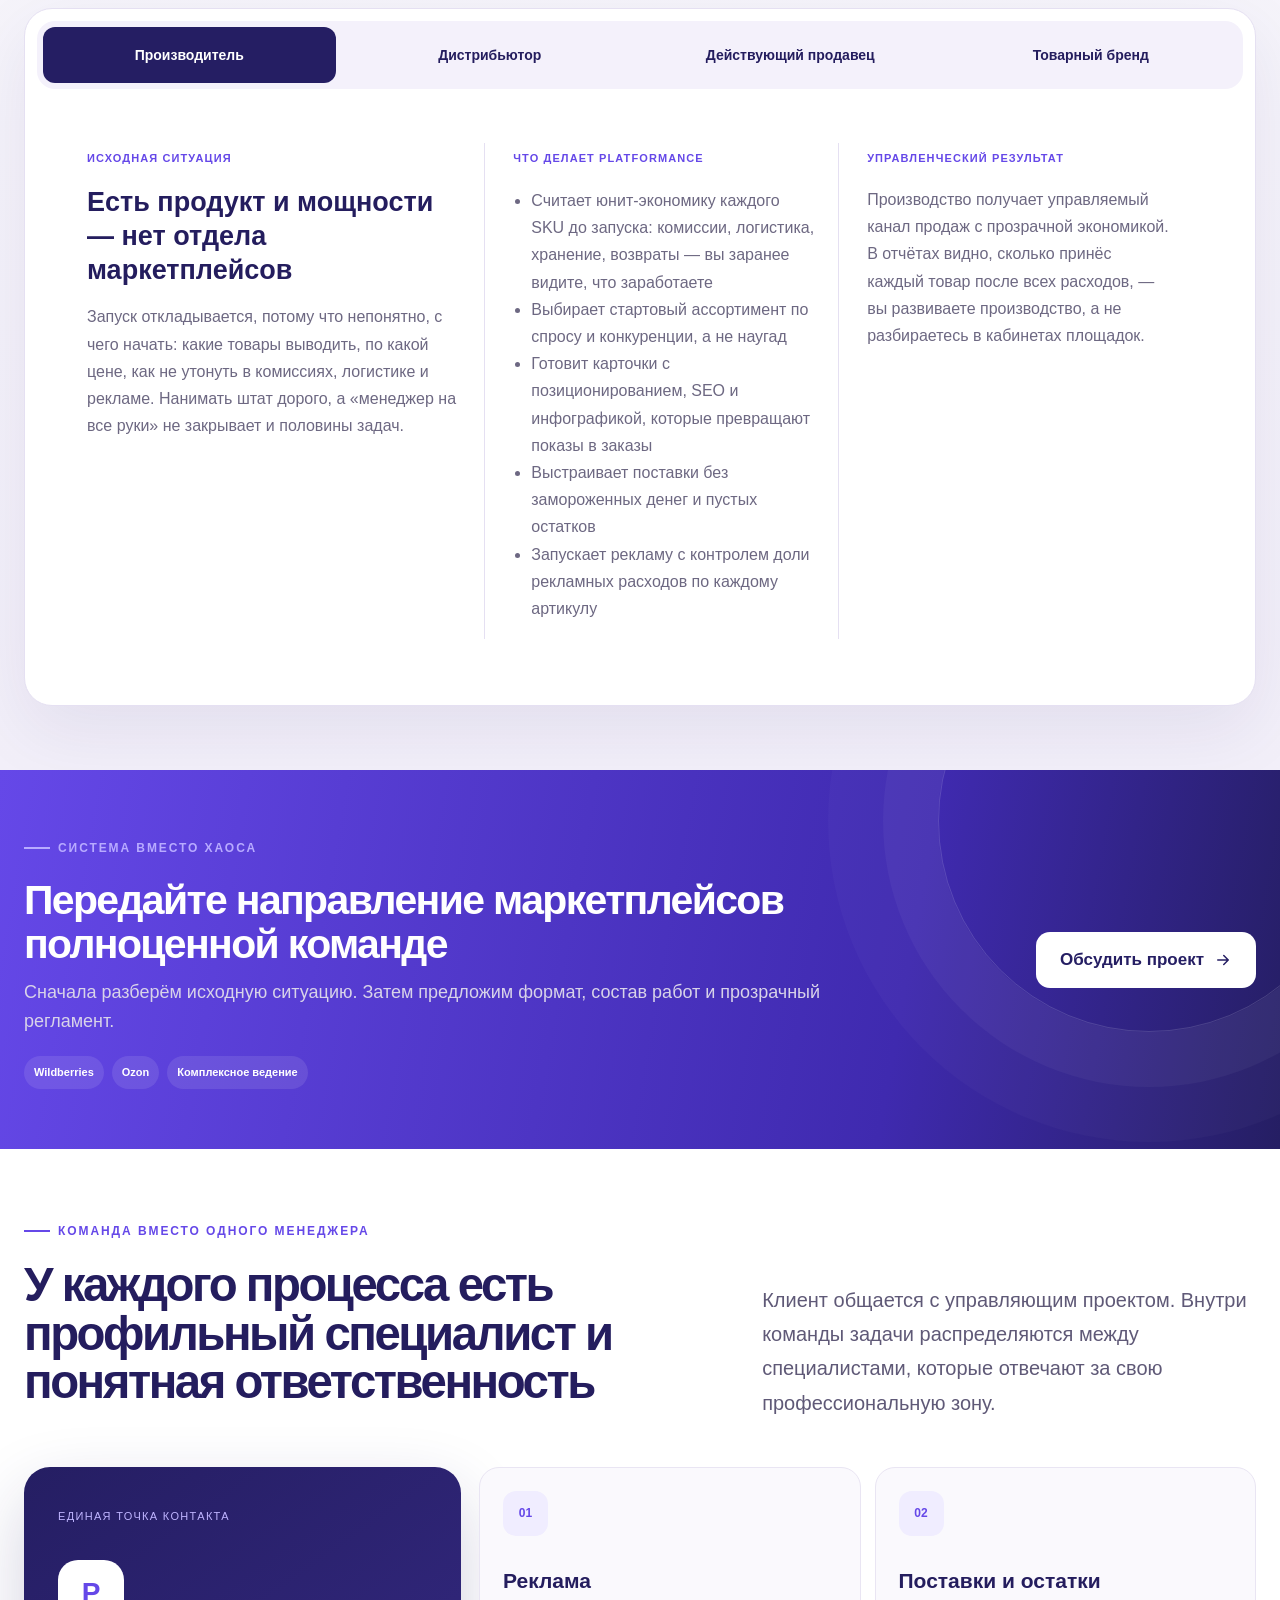
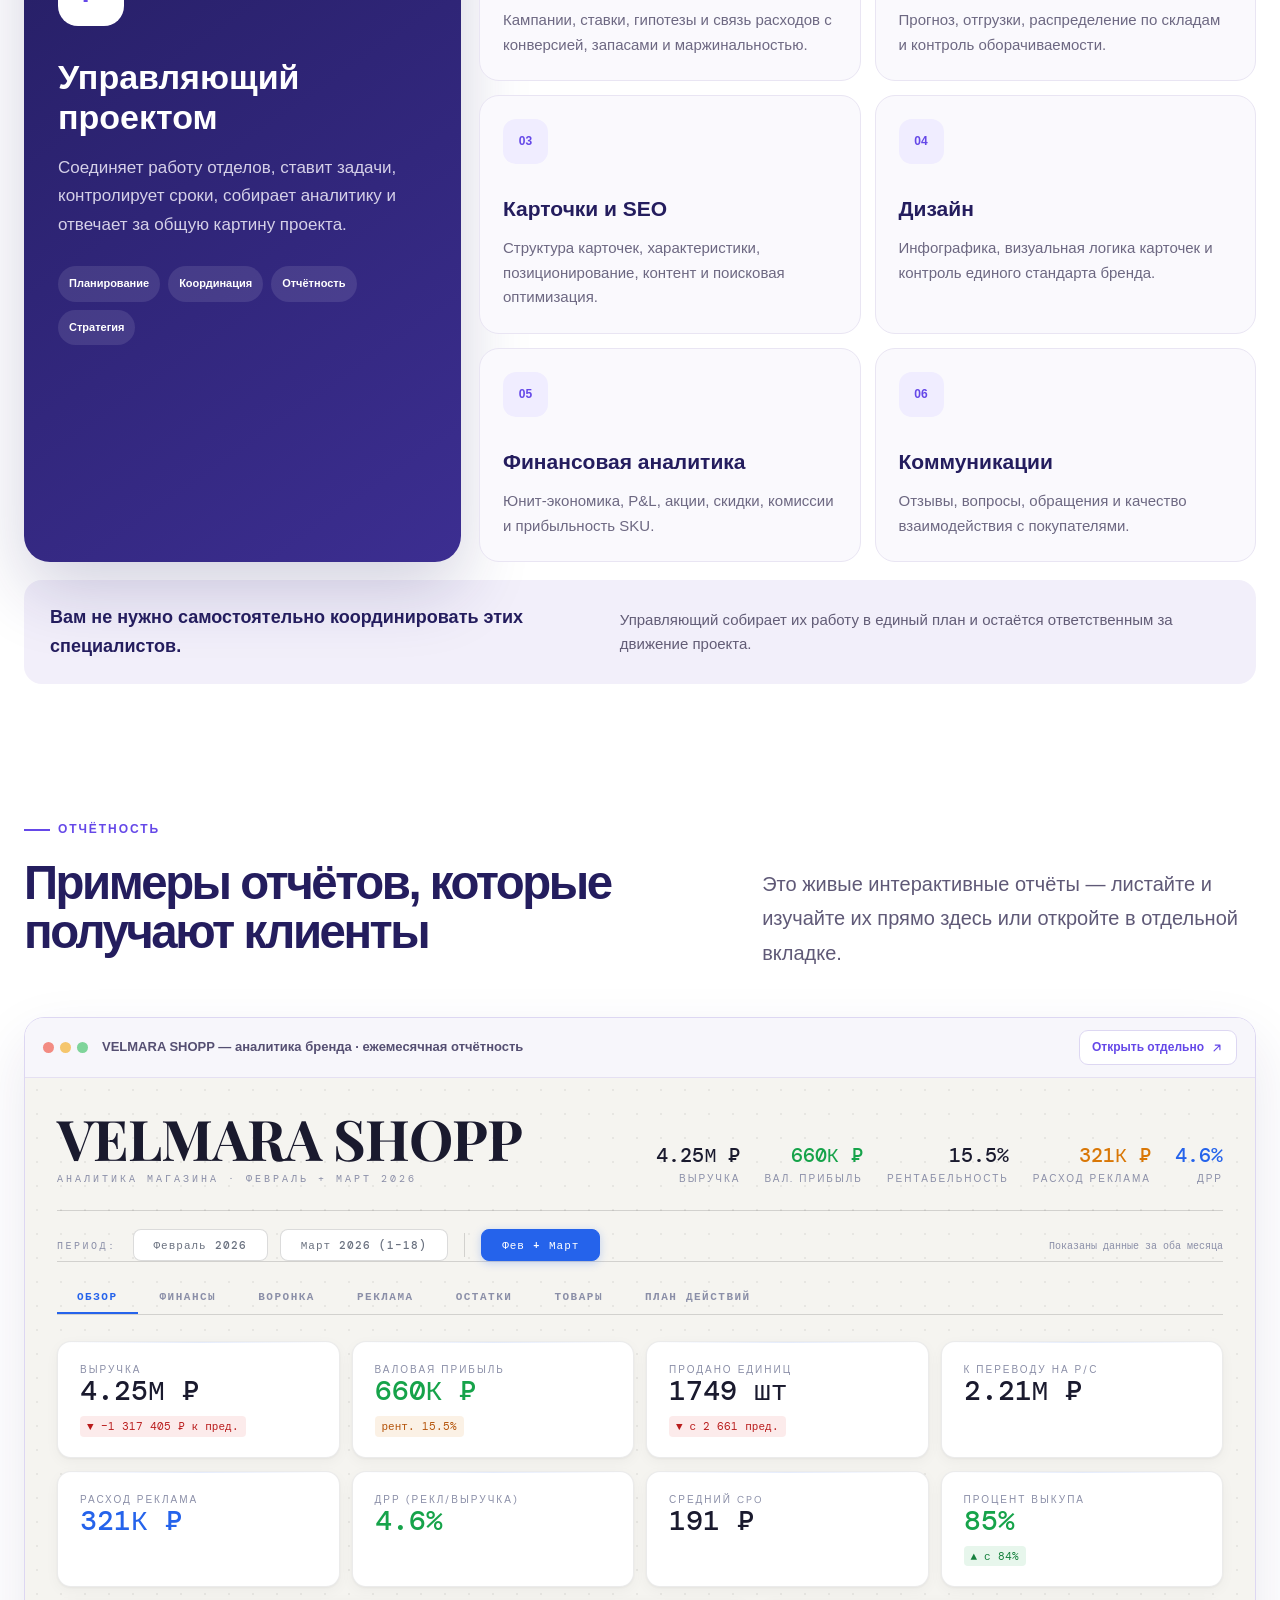
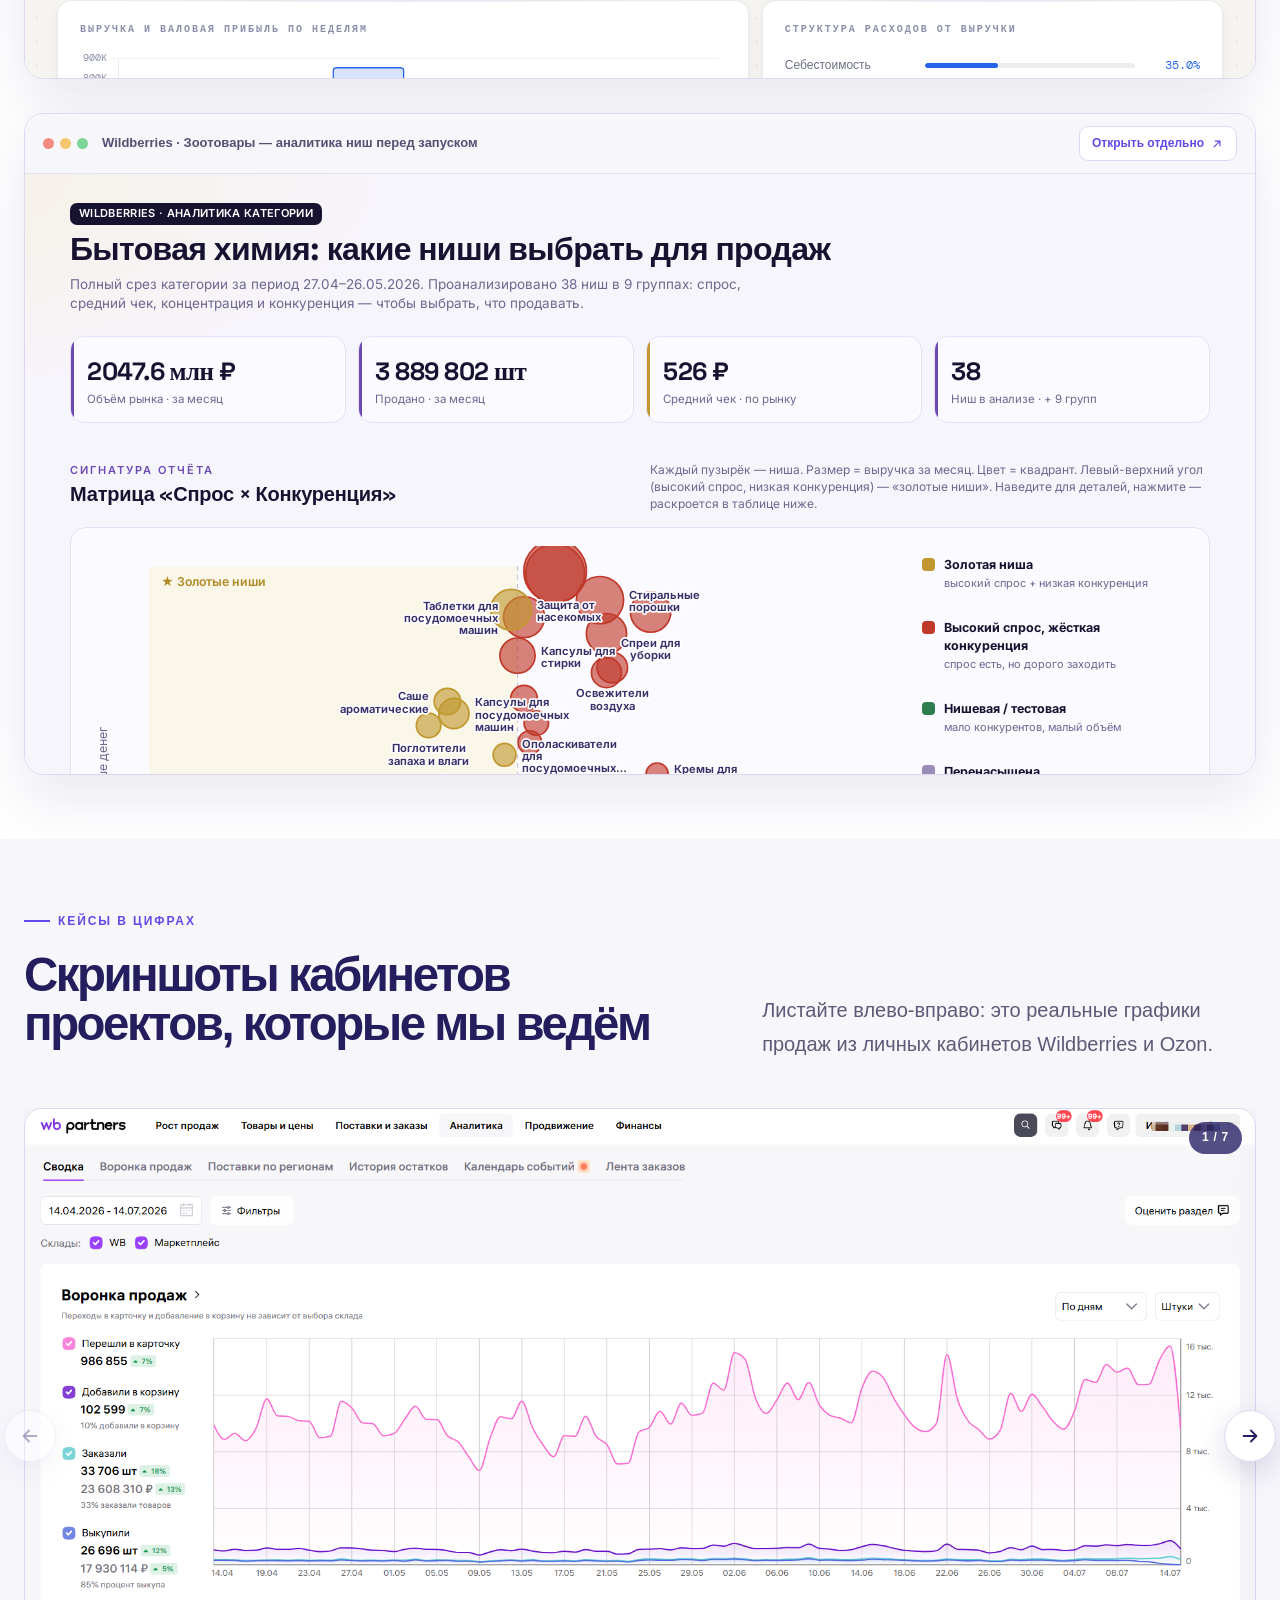
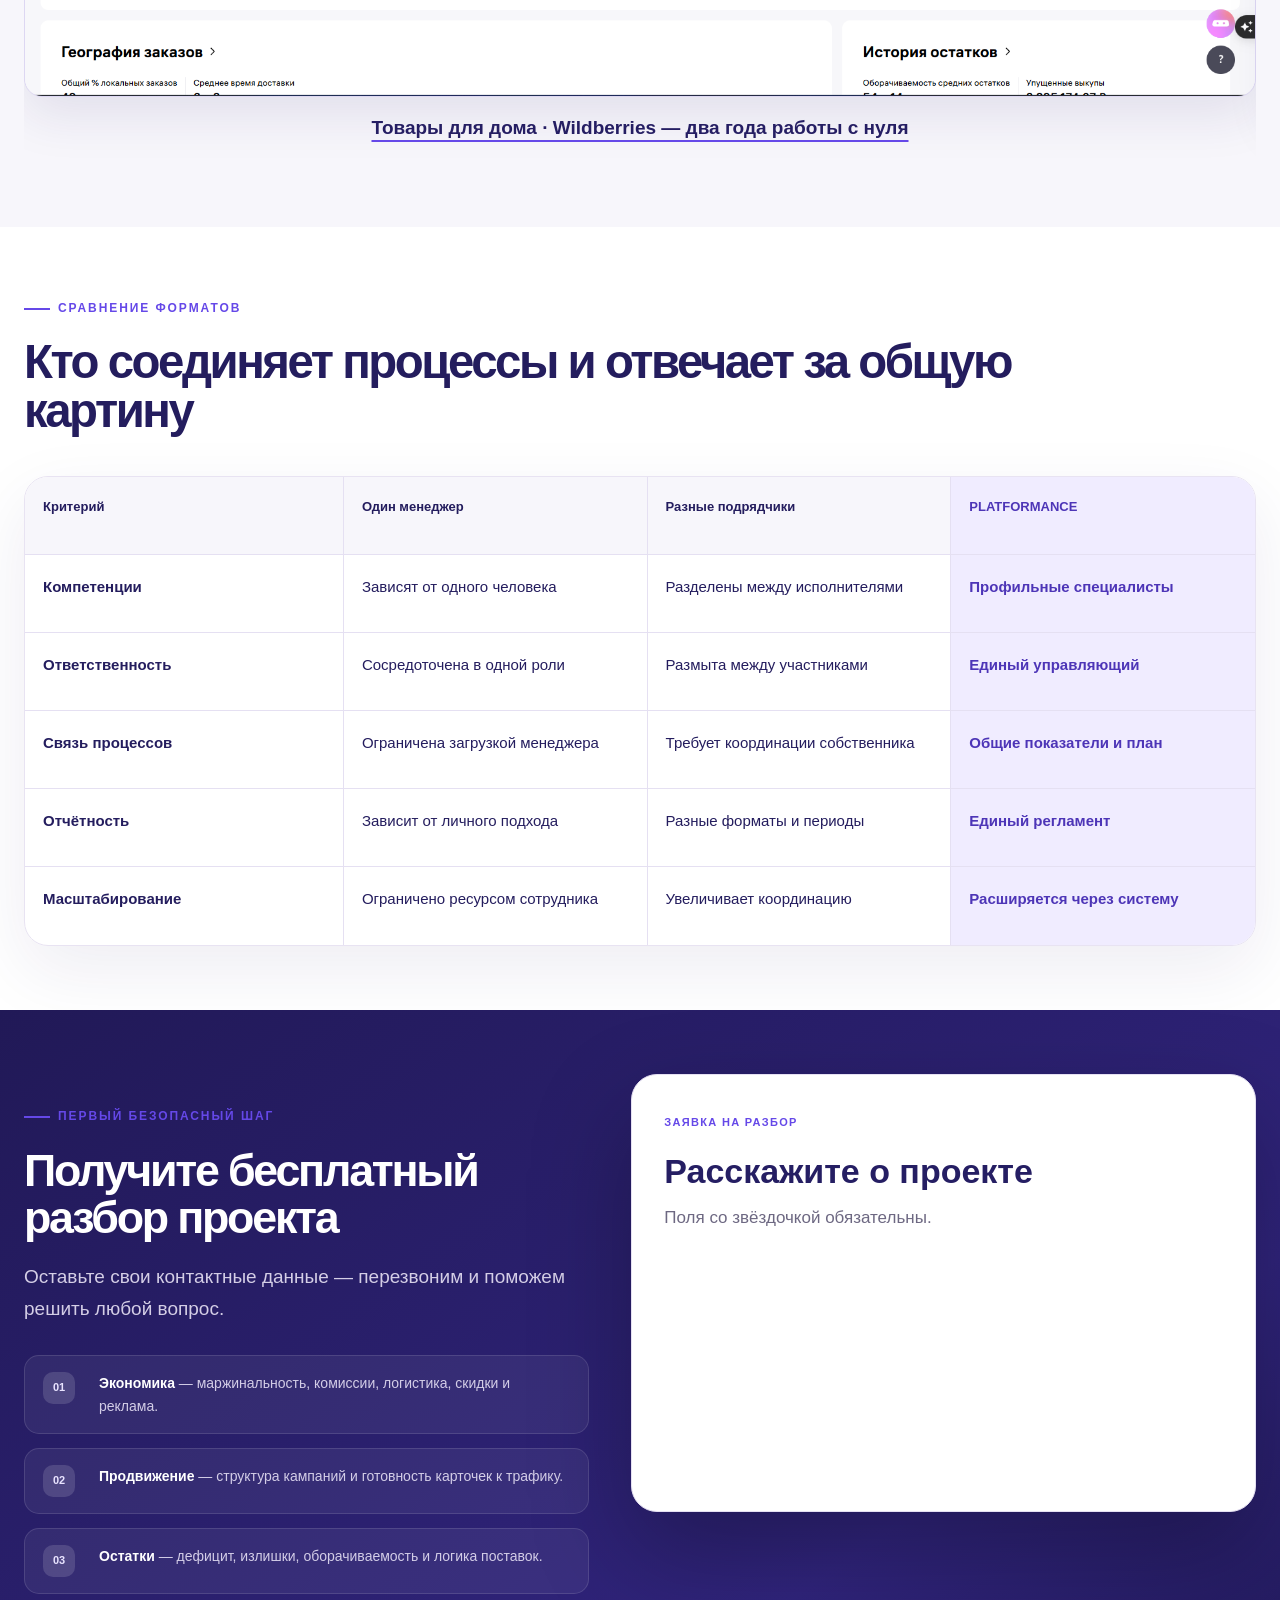
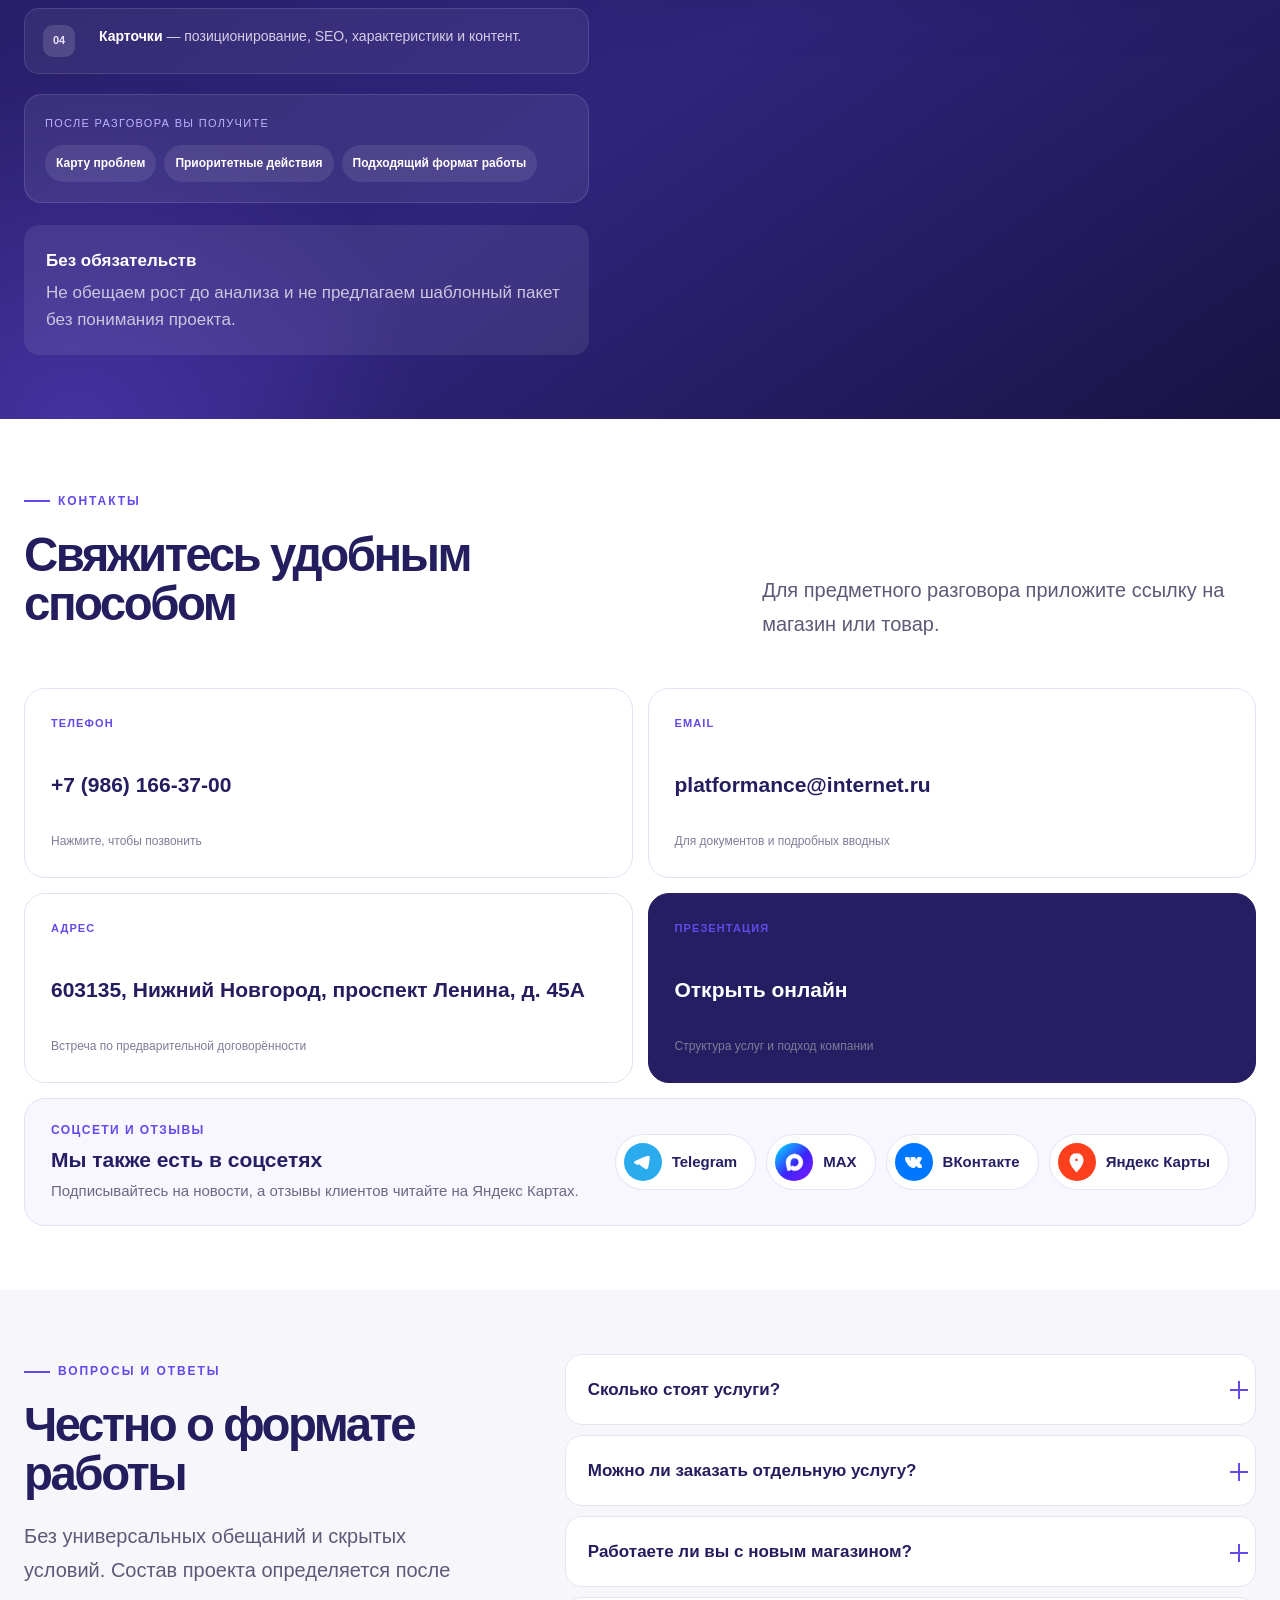
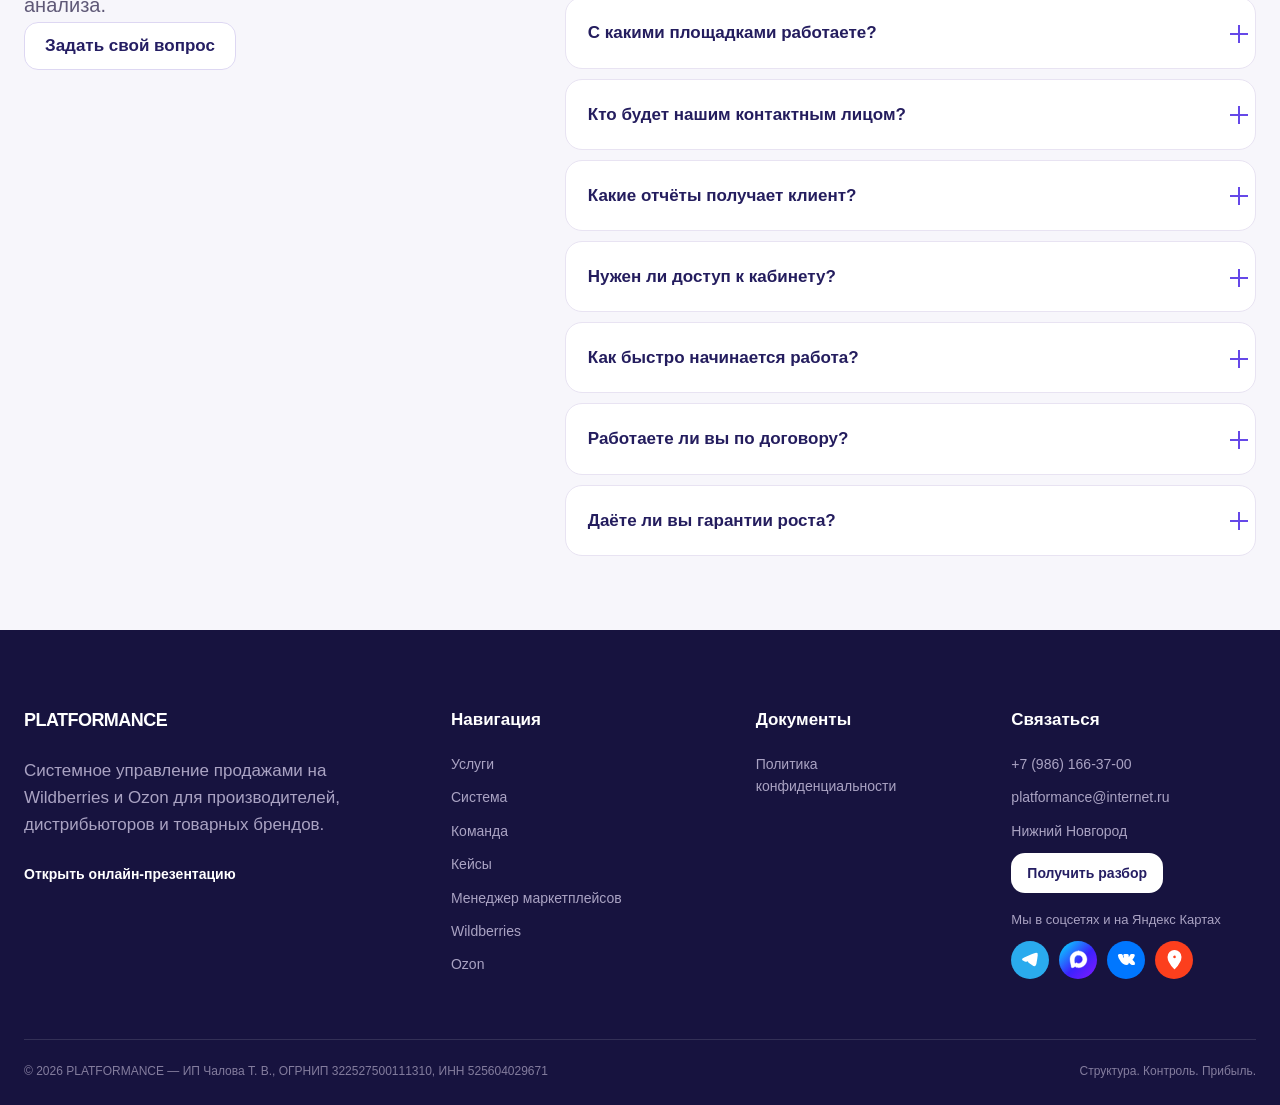
==== commit 39e31524: "Подтверждение сайта в Google Search Console: метатег на главной Co-Authored-By: Claude Opus 5.5 <nor" ====
--- a/index.html
+++ b/index.html
@@ -20,6 +20,7 @@
 <meta name="description" content="Управление магазином на Wildberries (ВБ) и Ozon (Озон): карточки, поставки, реклама, финансы и развитие в единой системе.">
 <meta name="theme-color" content="#251E63">
 <link rel="canonical" href="https://platformance.ru/">
+<meta name="google-site-verification" content="uvgFaiv7vwYUFSEAVV6nr5bgkuIM4ctYGzQGox0M0mA" />
 <link rel="icon" href="assets/favicon.svg" type="image/svg+xml"><link rel="icon" href="assets/favicon-120.png" type="image/png" sizes="120x120"><link rel="apple-touch-icon" href="assets/apple-touch-icon.png">
 <meta property="og:type" content="website"><meta property="og:locale" content="ru_RU"><meta property="og:site_name" content="PLATFORMANCE"><meta property="og:title" content="PLATFORMANCE — системное ведение маркетплейсов"><meta property="og:description" content="Команда, которая управляет карточками, поставками, рекламой, финансами и развитием магазина."><meta property="og:url" content="https://platformance.ru/"><meta property="og:image" content="https://platformance.ru/assets/og-cover.png"><meta property="og:image:width" content="1200"><meta property="og:image:height" content="630">
 <script>document.documentElement.classList.add('js')</script>
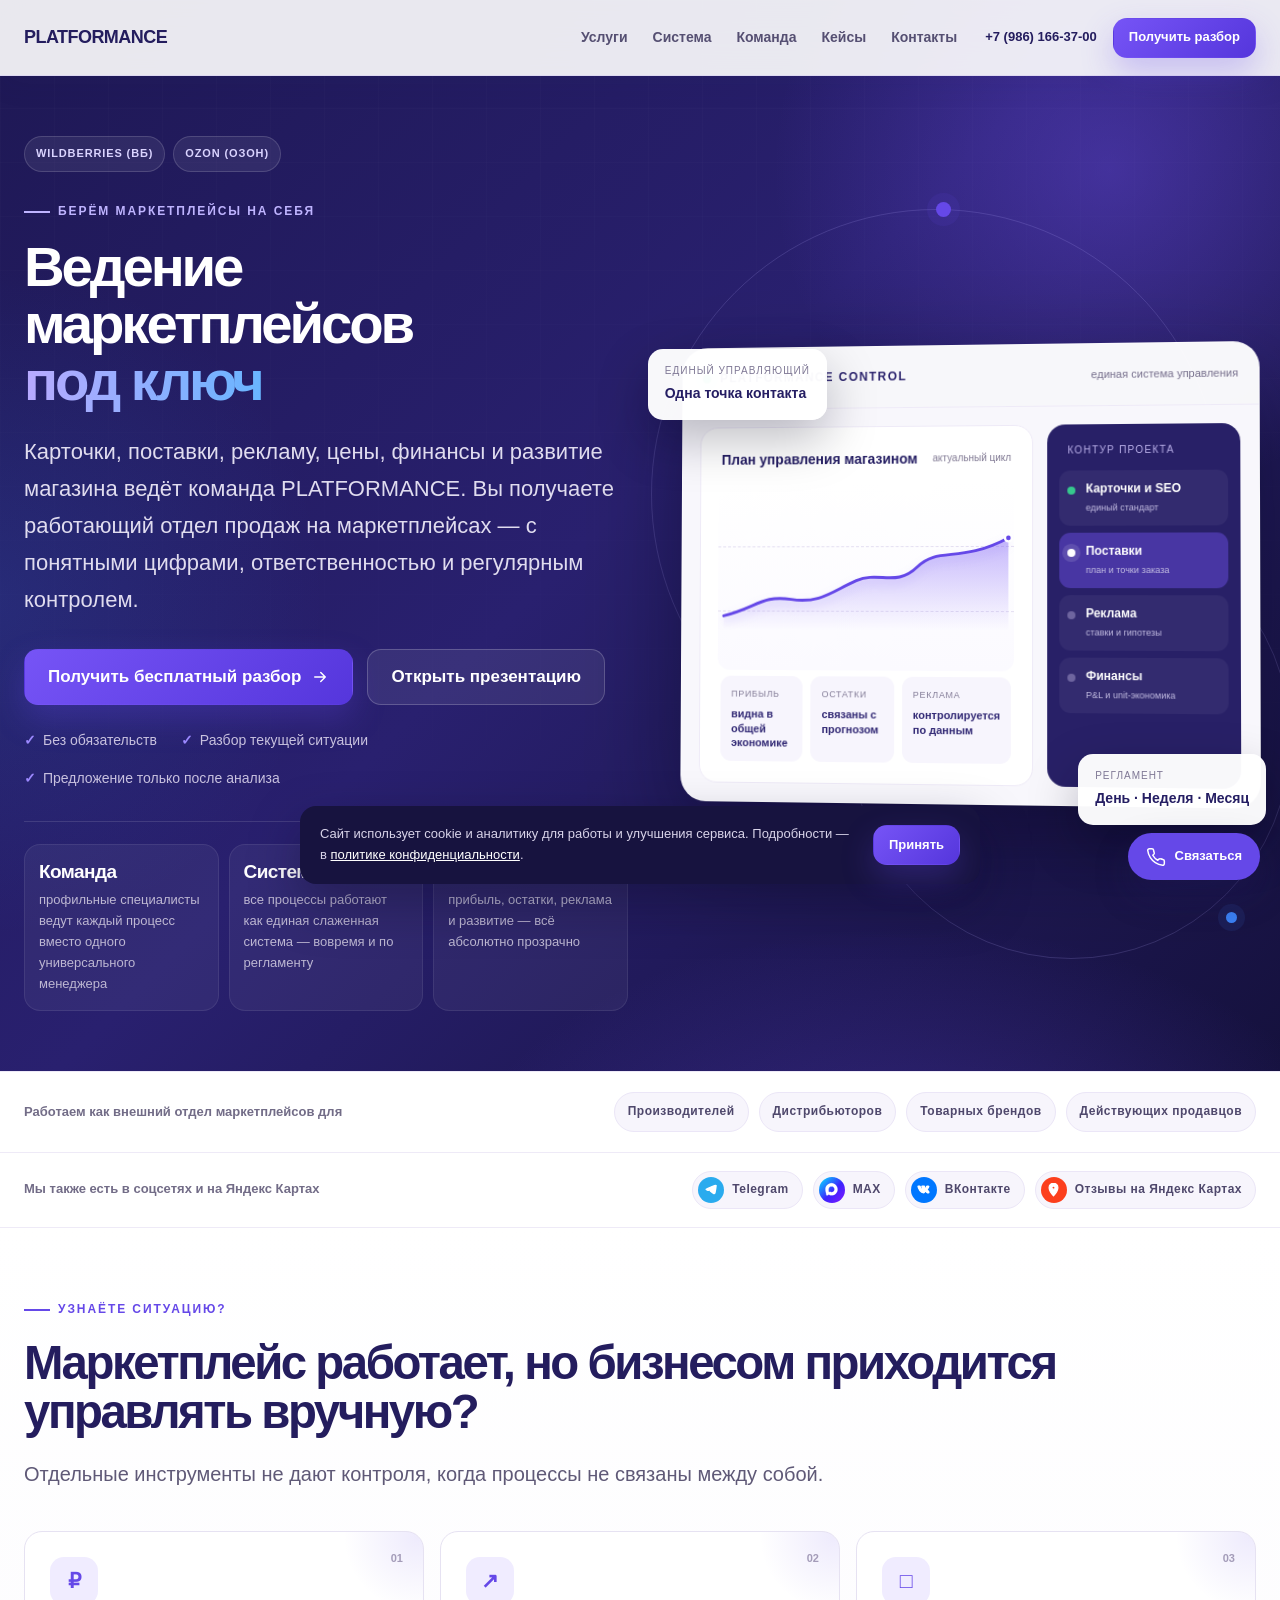
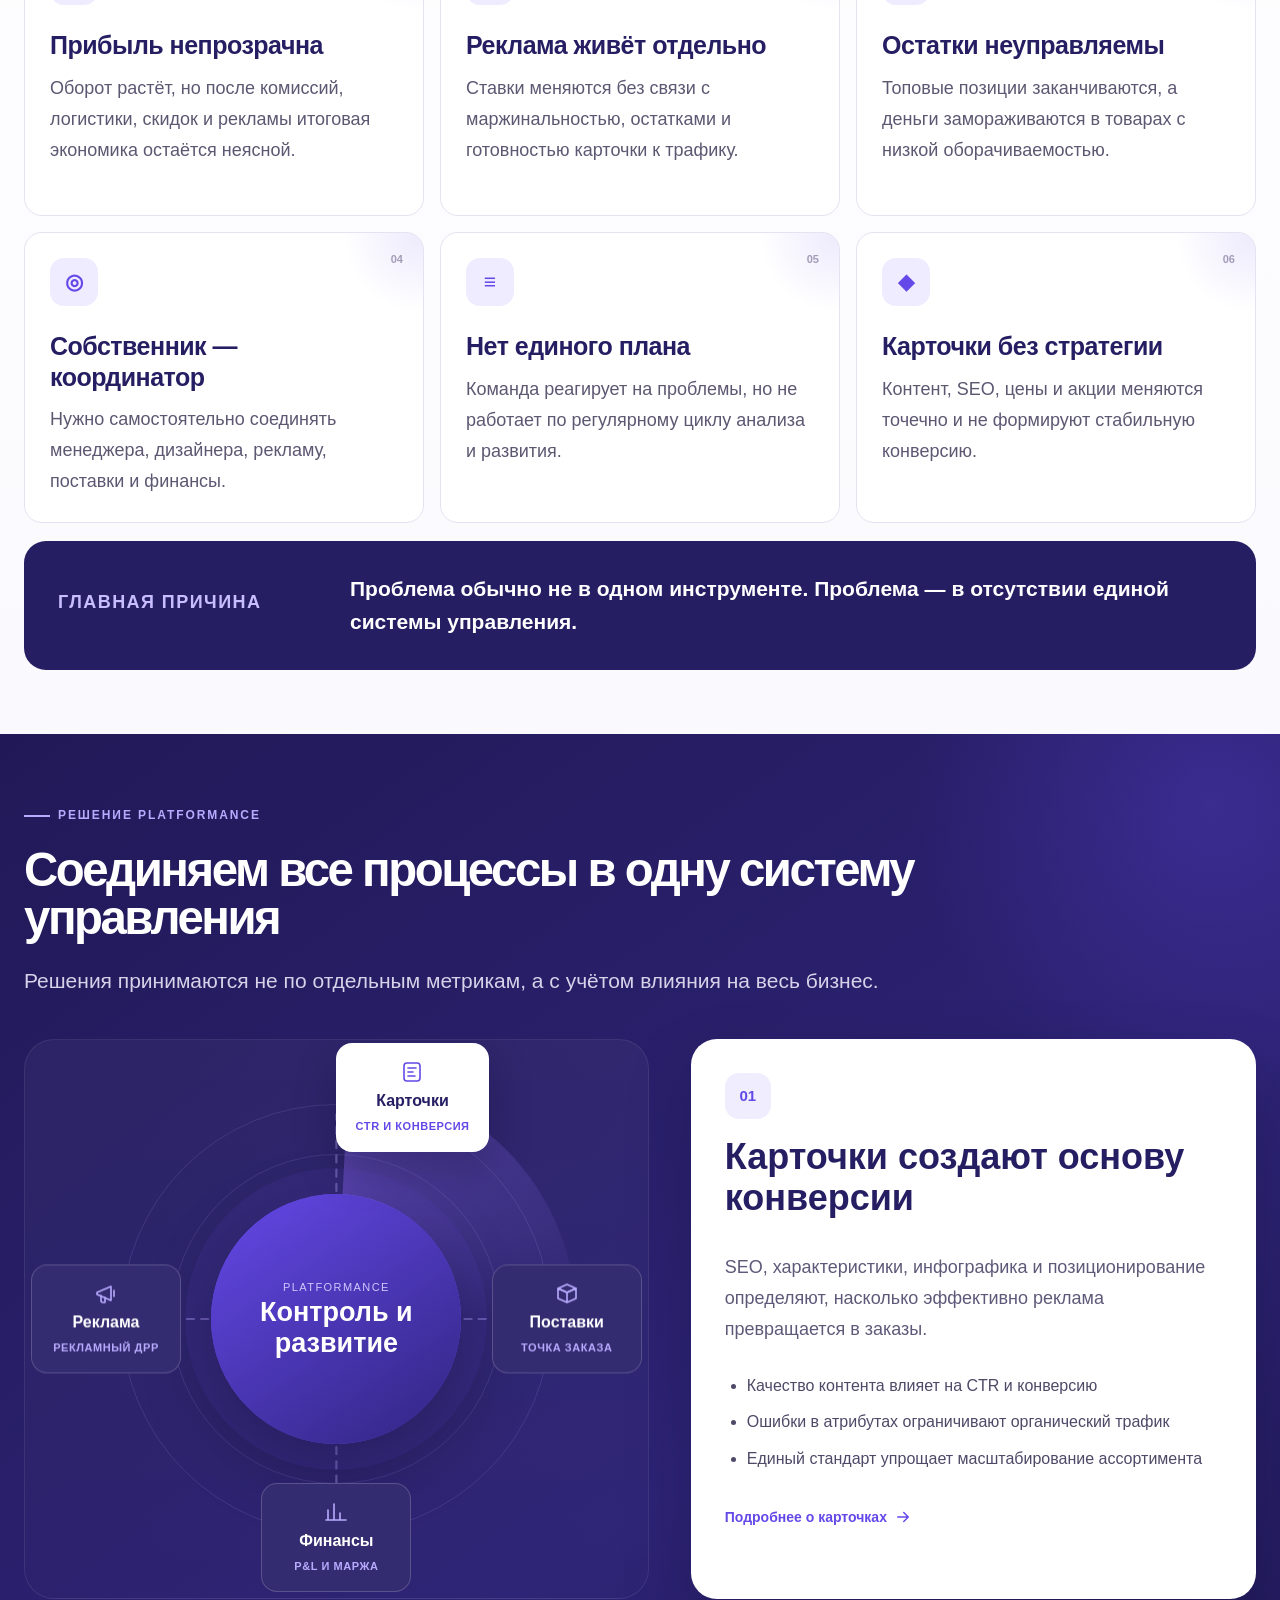
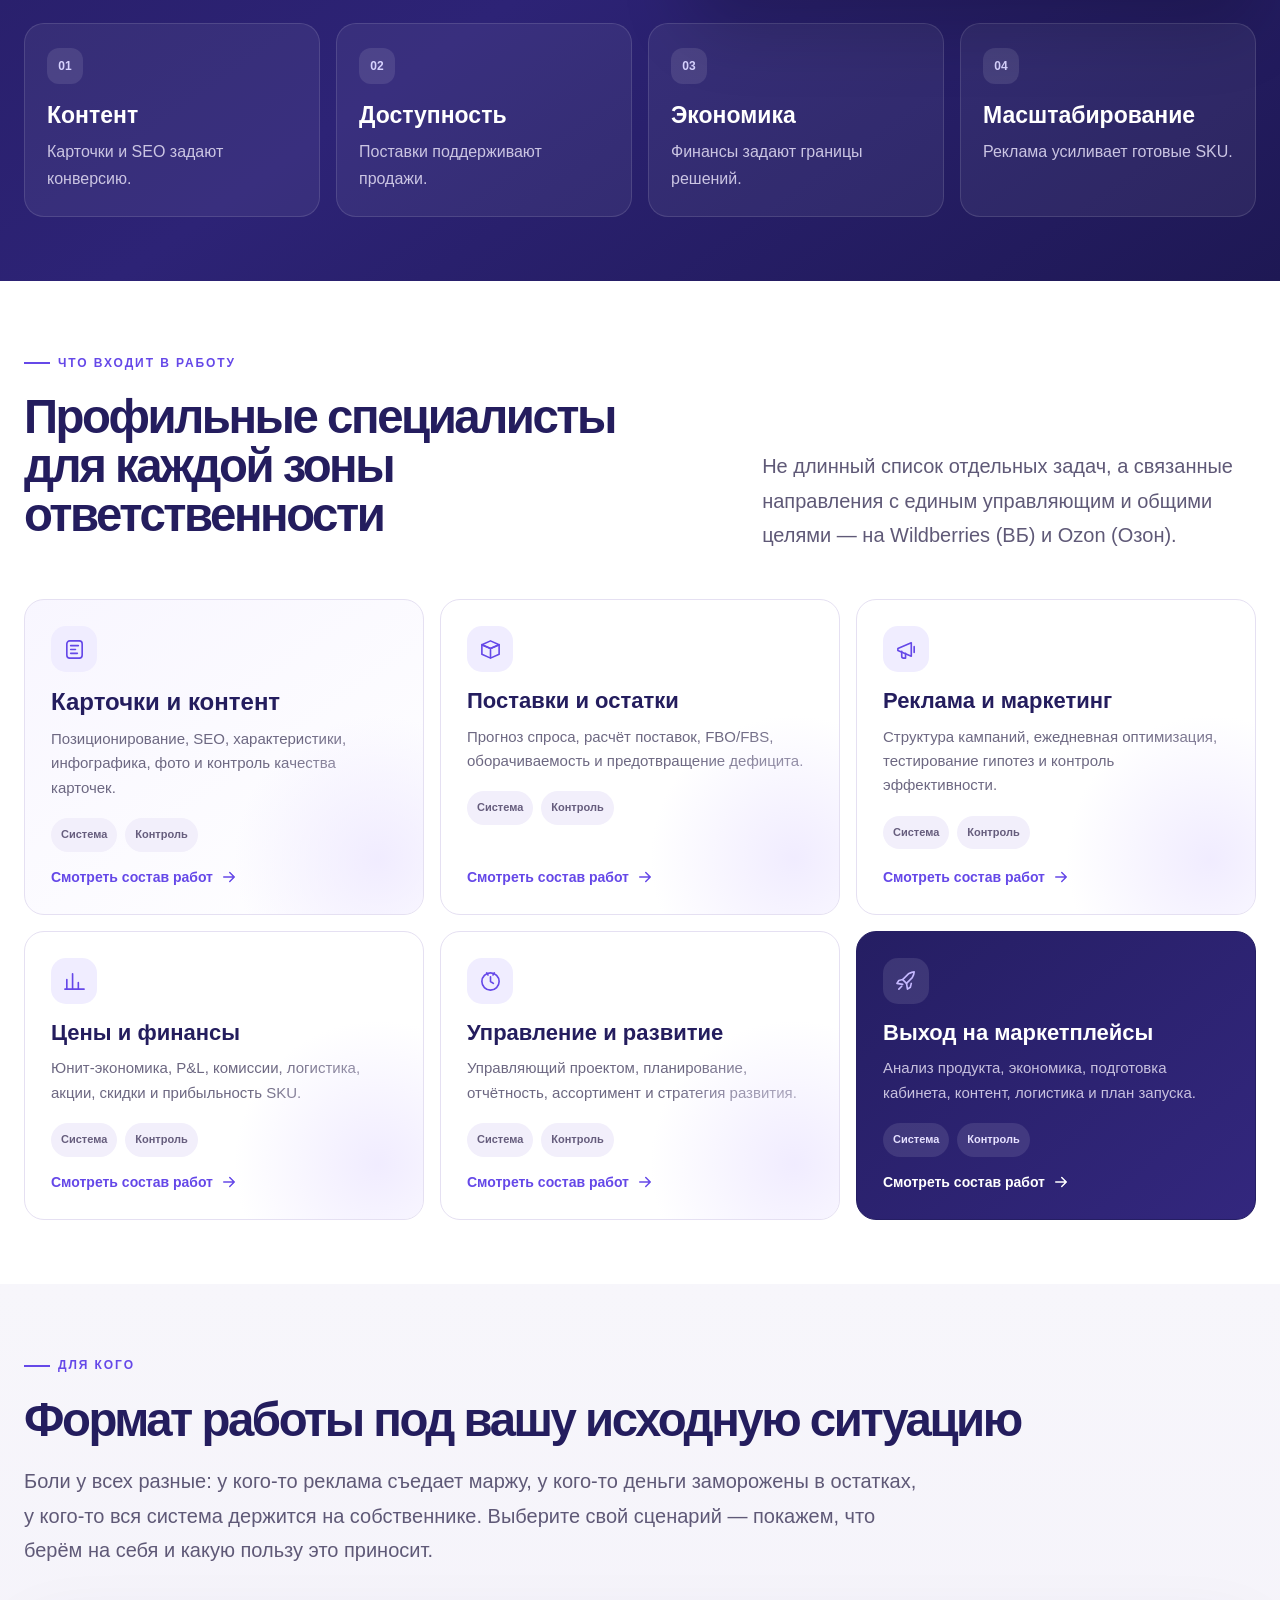
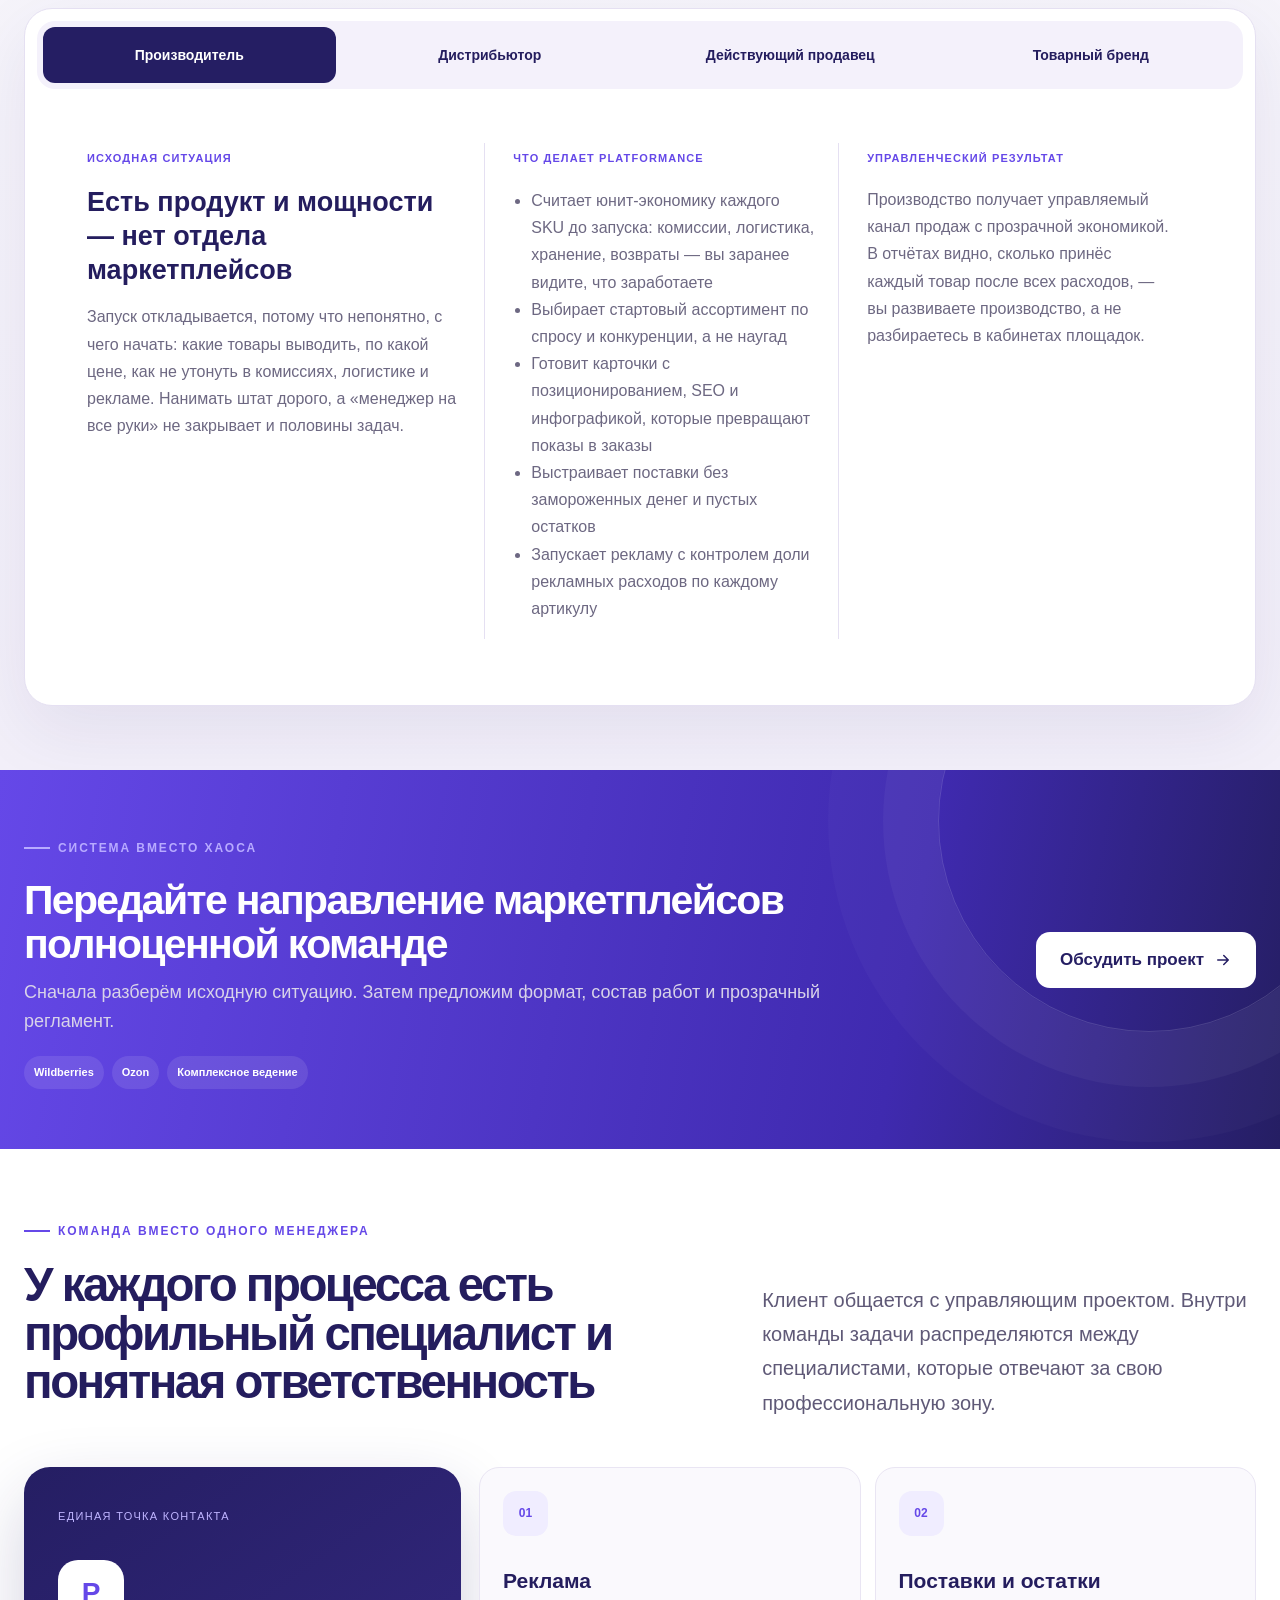
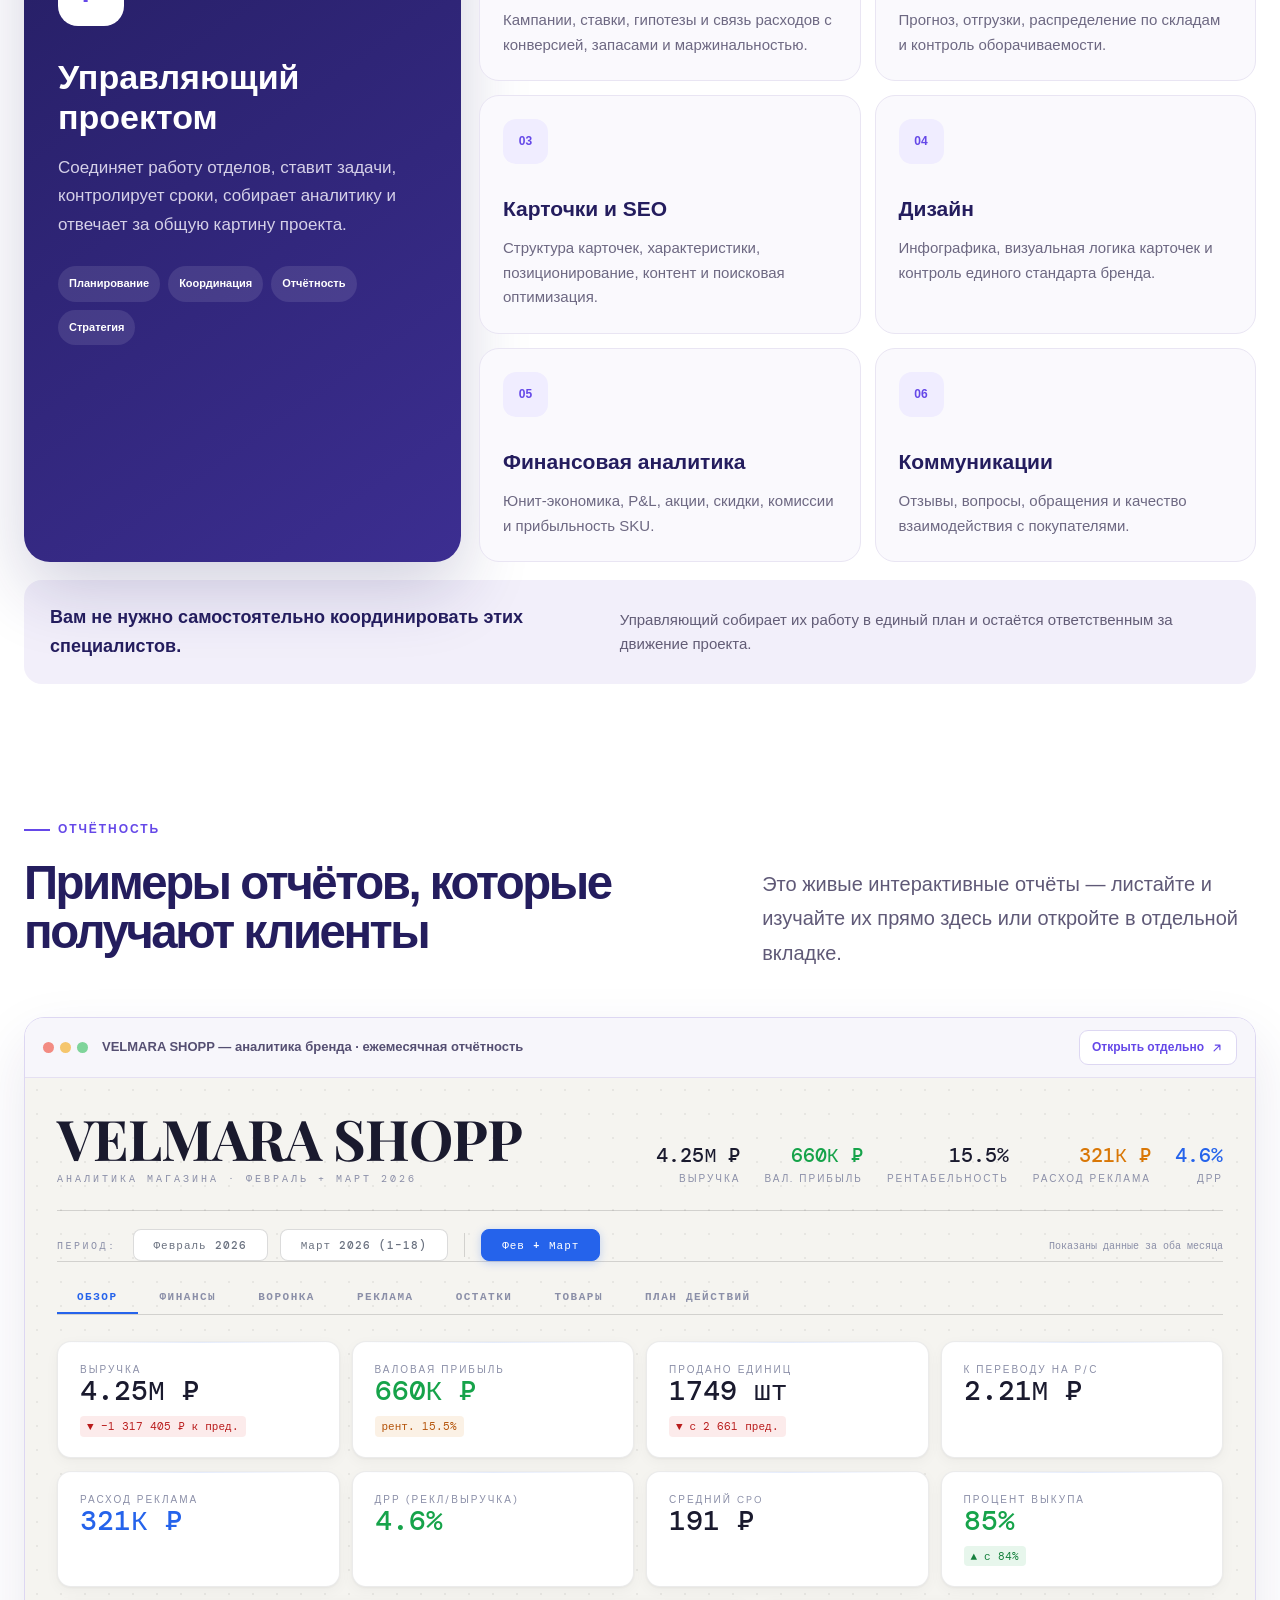
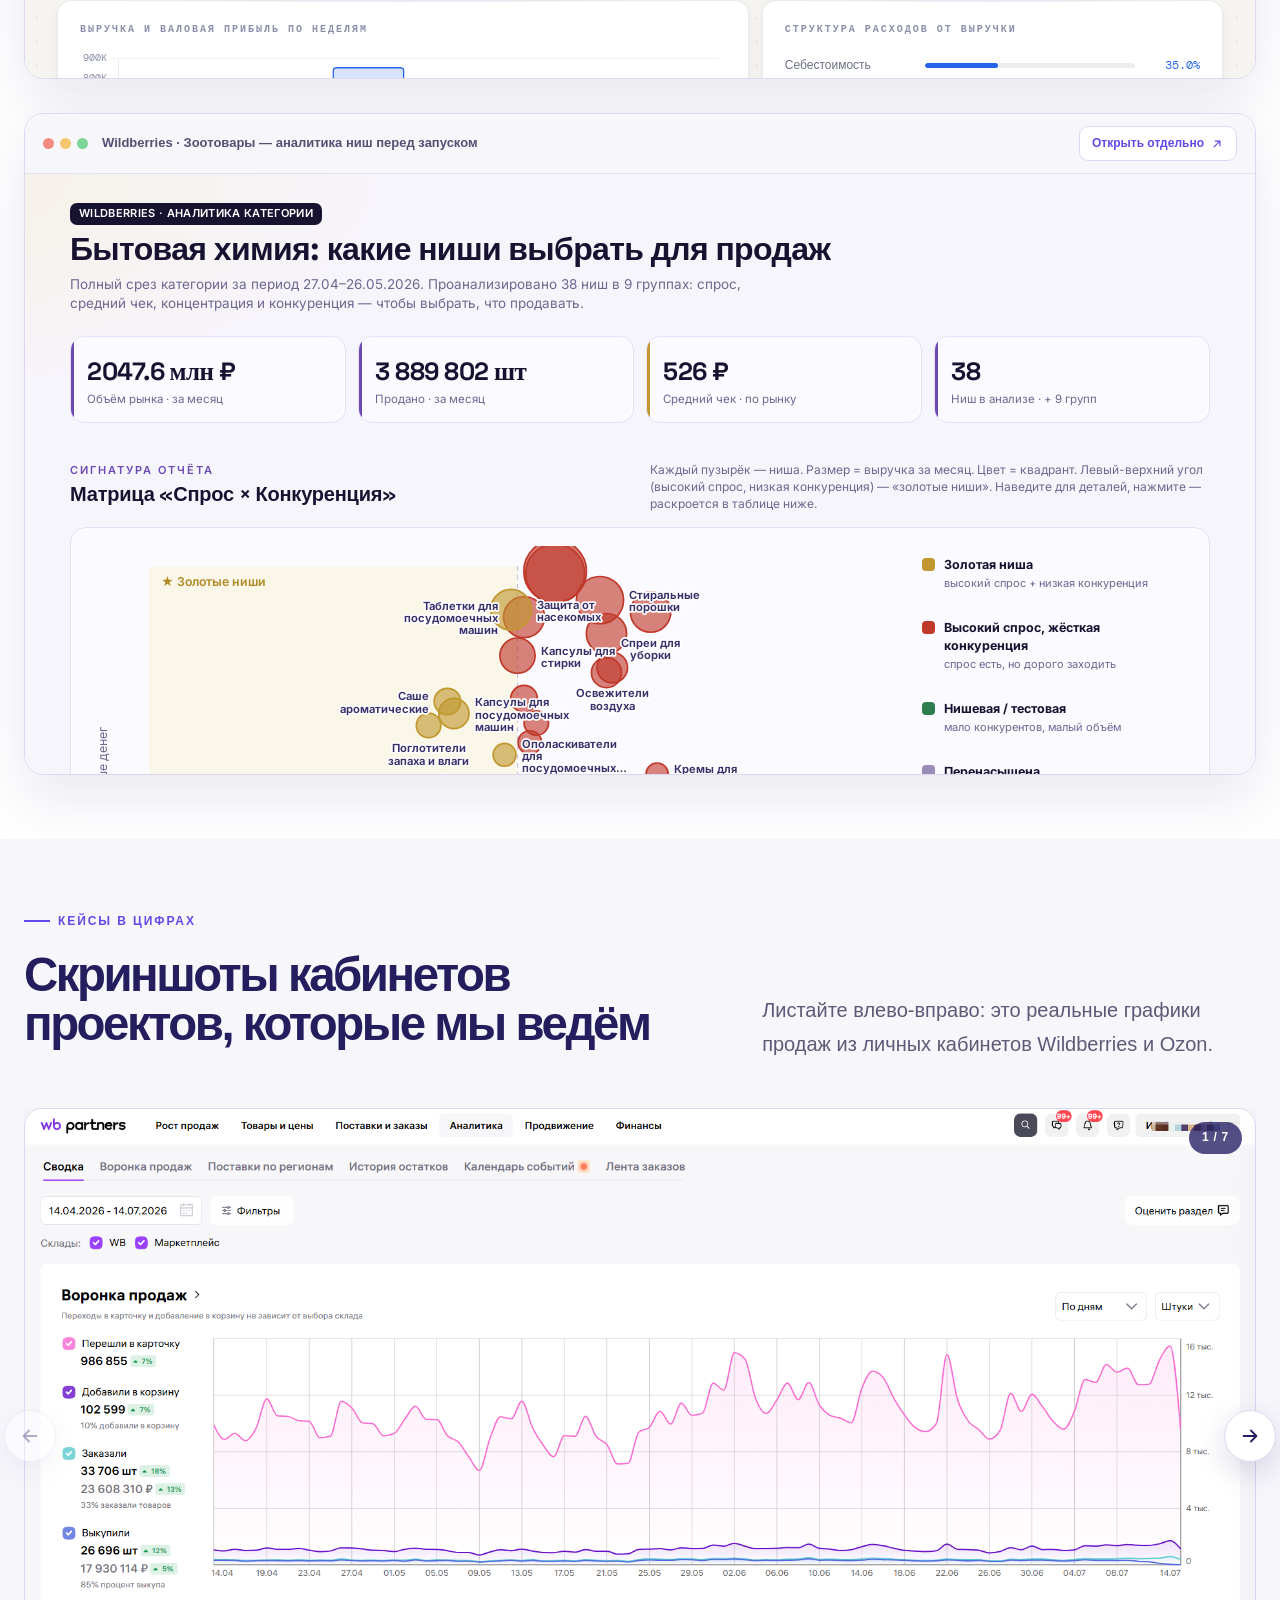
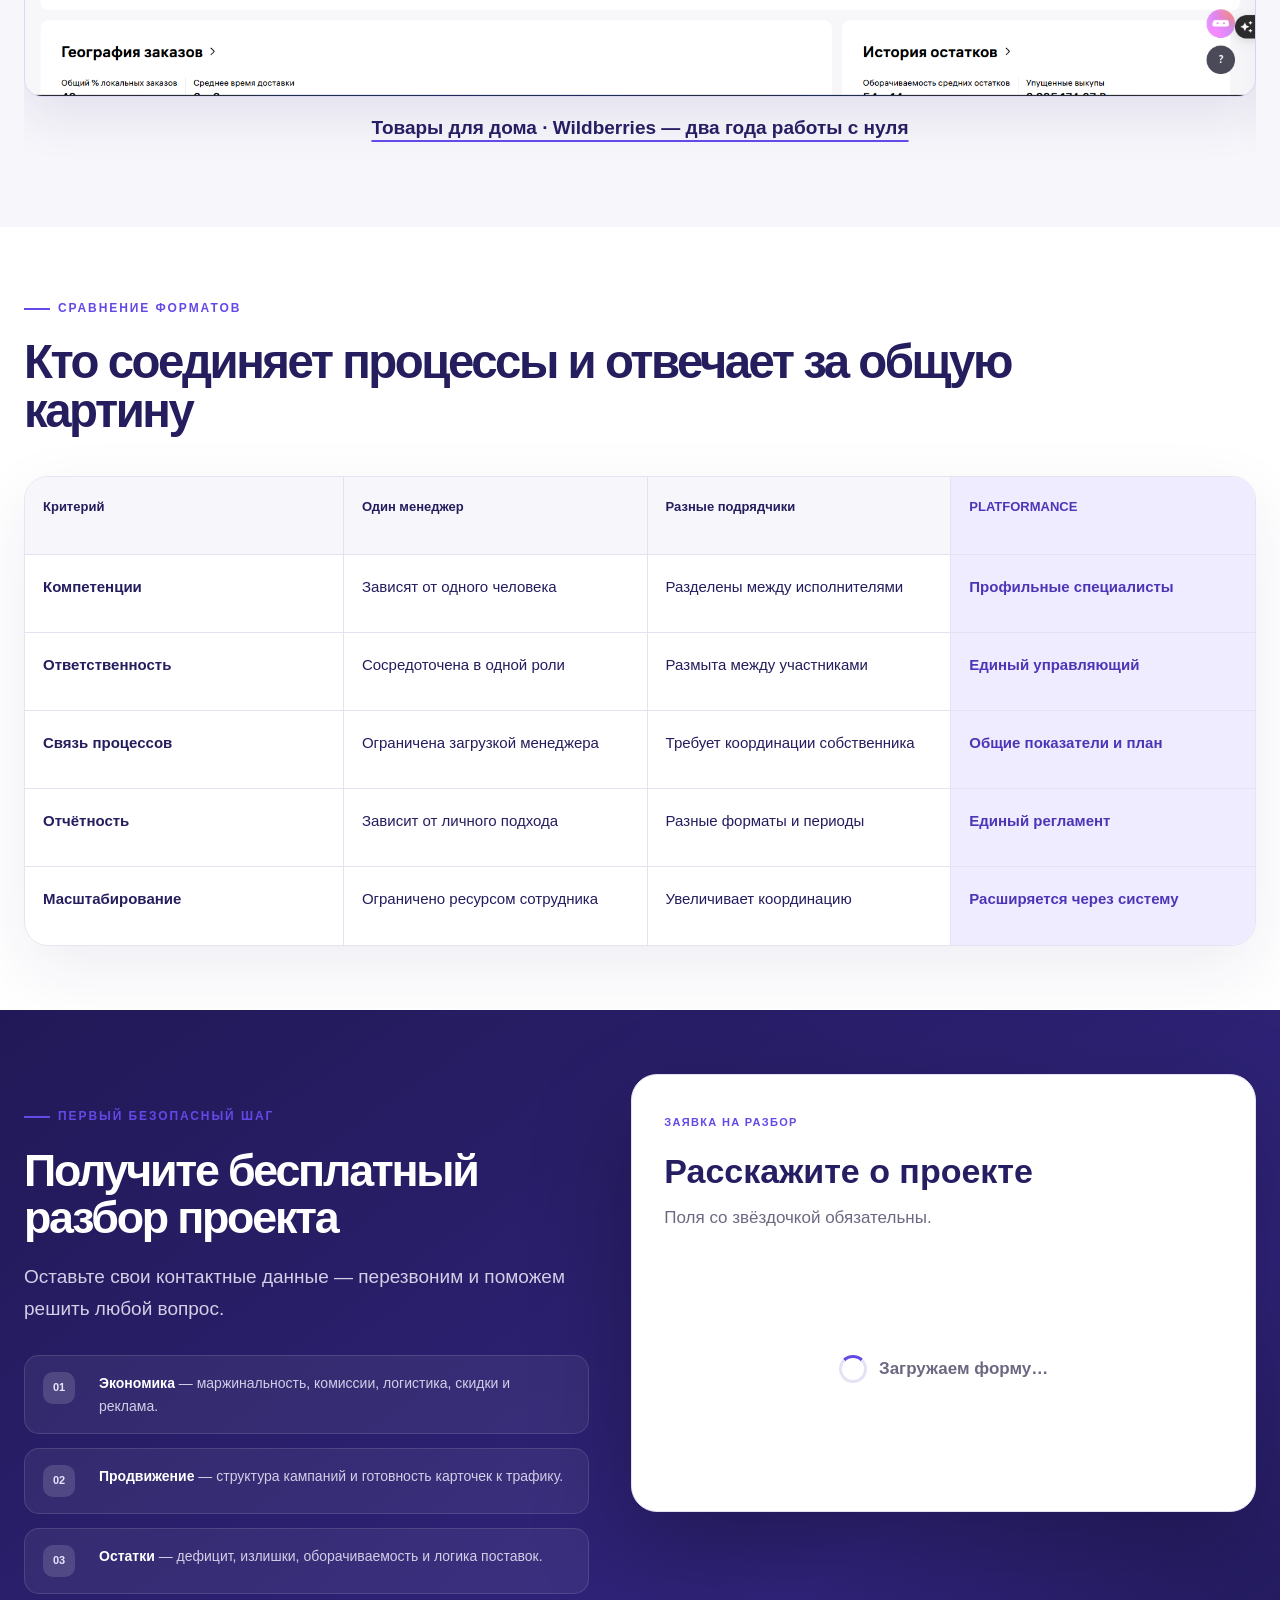
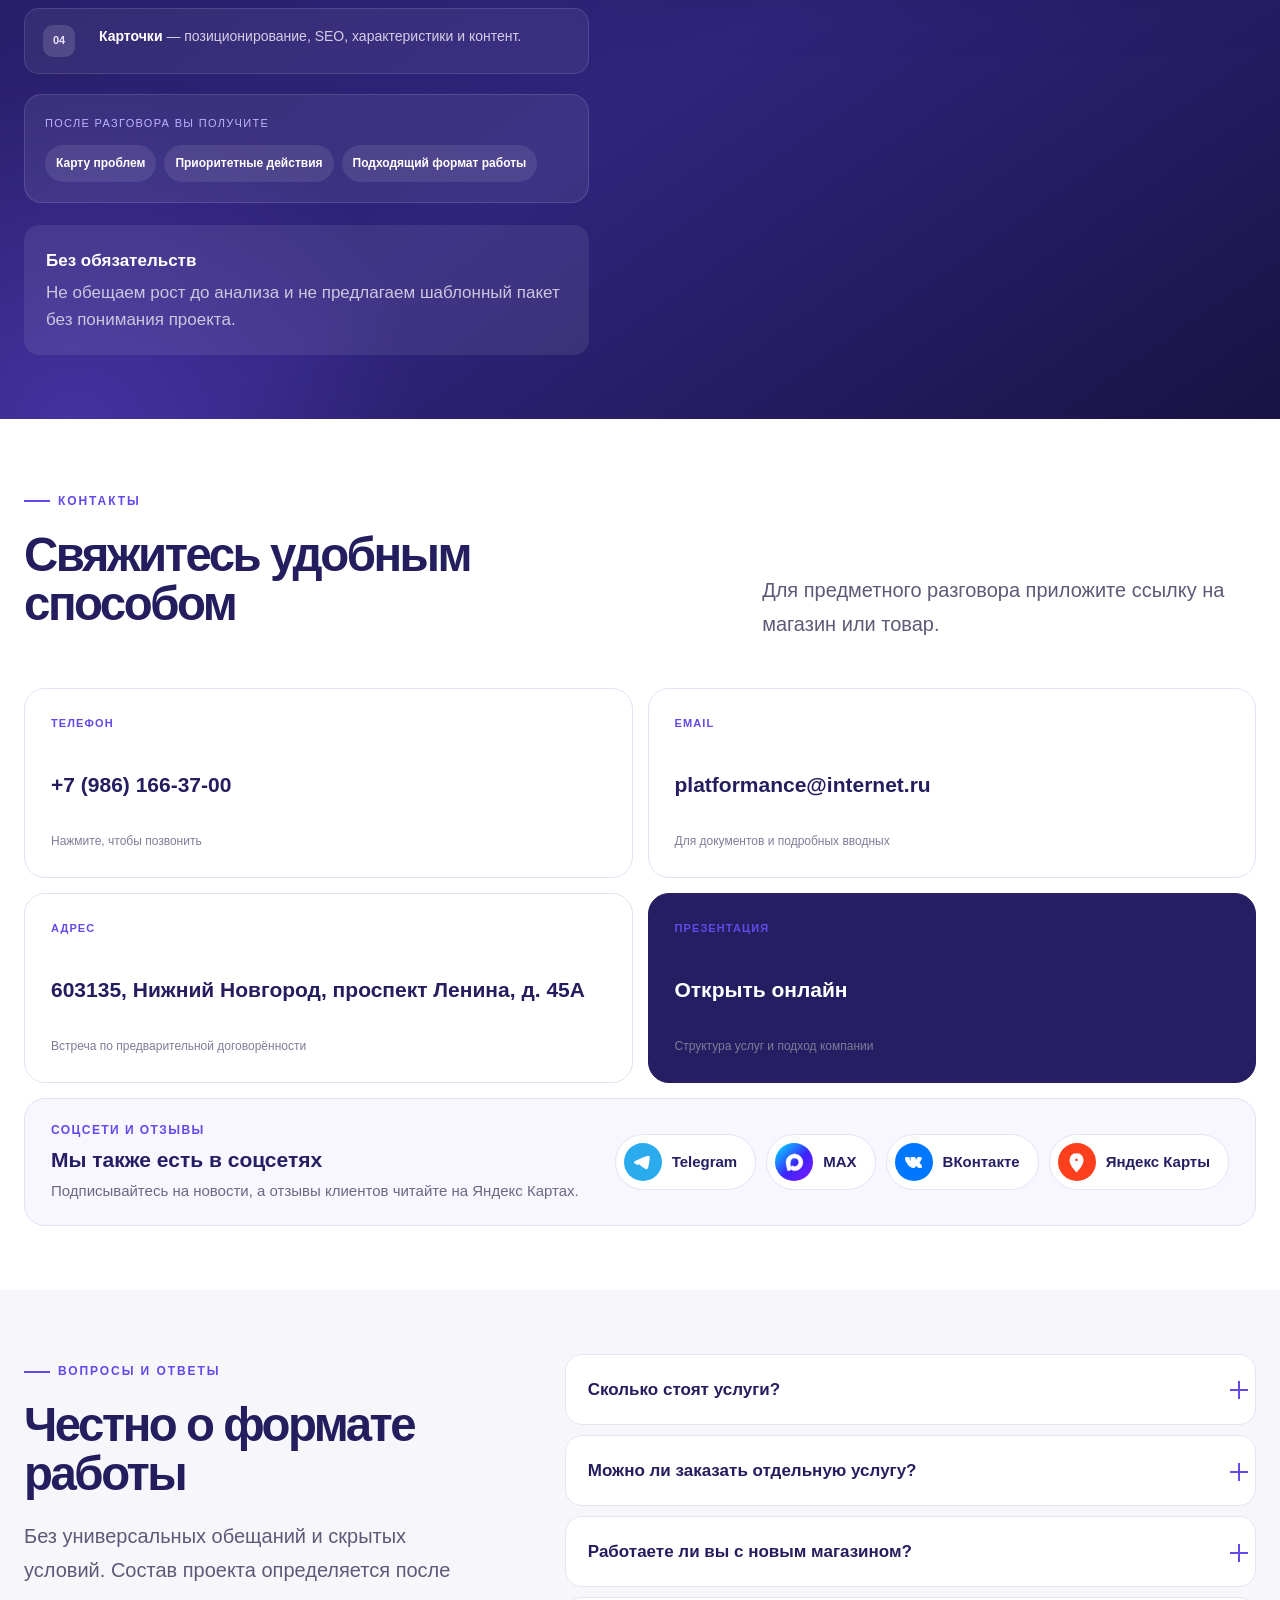
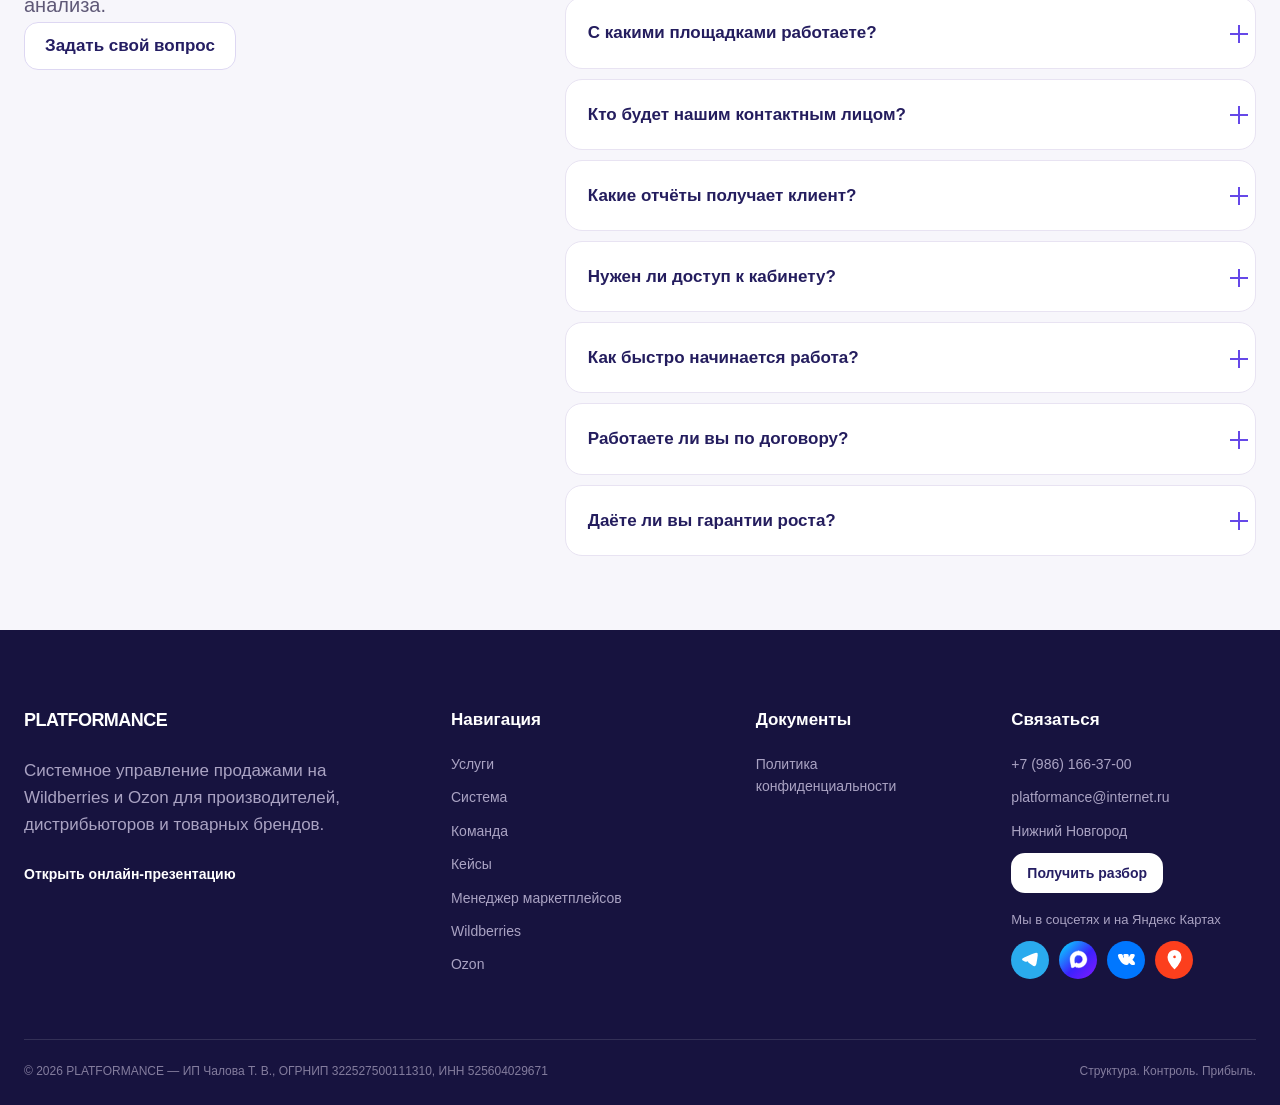
==== commit 47b65203: "Форма заявки: «Загружаем форму…», параллельная загрузка файлов Битрикс24, новая проверка загрузки Co" ====
--- a/index.html
+++ b/index.html
@@ -24,9 +24,12 @@
 <link rel="icon" href="assets/favicon.svg" type="image/svg+xml"><link rel="icon" href="assets/favicon-120.png" type="image/png" sizes="120x120"><link rel="apple-touch-icon" href="assets/apple-touch-icon.png">
 <meta property="og:type" content="website"><meta property="og:locale" content="ru_RU"><meta property="og:site_name" content="PLATFORMANCE"><meta property="og:title" content="PLATFORMANCE — системное ведение маркетплейсов"><meta property="og:description" content="Команда, которая управляет карточками, поставками, рекламой, финансами и развитием магазина."><meta property="og:url" content="https://platformance.ru/"><meta property="og:image" content="https://platformance.ru/assets/og-cover.png"><meta property="og:image:width" content="1200"><meta property="og:image:height" content="630">
 <script>document.documentElement.classList.add('js')</script>
-<link rel="stylesheet" href="assets/styles.css?v=23">
+<link rel="stylesheet" href="assets/styles.css?v=24">
+<!-- Форма заявки Битрикс24 грузит 4 файла по цепочке. Первые два запрашиваем сразу (адреса те же, что строит загрузчик Битрикса), ко второму серверу заранее открываем соединение. Основной пакет не предзагружаем: метку его версии Битрикс меняет при обновлениях -->
+<link rel="preconnect" href="https://cdn-ru.bitrix24.ru"><link rel="preconnect" href="https://b24-pdnc01.bitrix24.ru">
+<script>(function(t){var b='https://cdn-ru.bitrix24.ru/b34954568/crm/form/';[b+'loader_4.js?'+(t/18e4|0),b+'app.js?'+(t/864e5|0)].forEach(function(u){var l=document.createElement('link');l.rel='preload';l.as='script';l.href=u;document.head.appendChild(l)})})(Date.now())</script>
 <script type="application/ld+json">{"@context":"https://schema.org","@graph":[{"@type":"Organization","@id":"https://platformance.ru/#organization","name":"PLATFORMANCE","legalName":"ИП Чалова Татьяна Владимировна","taxID":"525604029671","identifier":"ОГРНИП 322527500111310","url":"https://platformance.ru/","email":"platformance@internet.ru","telephone":"+79861663700","address":{"@type":"PostalAddress","addressLocality":"Нижний Новгород","addressRegion":"Нижегородская область","postalCode":"603135","streetAddress":"проспект Ленина, д. 45А","addressCountry":"RU"},"sameAs":["https://grown-cetacean-x3xdais.gamma.site/","https://t.me/Platformancepublic","https://max.ru/channel_Platformancepublic","https://vk.com/platformance","https://vc.ru/id6088067","https://workspace.ru/contractors/platformance/","https://yandex.ru/maps/org/platformance/71777039199/","https://2gis.ru/n_novgorod/firm/70000001117310529"],"contactPoint":{"@type":"ContactPoint","contactType":"sales","telephone":"+79861663700","email":"platformance@internet.ru","areaServed":"RU","availableLanguage":"Russian"}},{"@type":"WebSite","url":"https://platformance.ru/","name":"PLATFORMANCE","publisher":{"@id":"https://platformance.ru/#organization"}},{"@type":"Service","name":"Системное ведение маркетплейсов под ключ","provider":{"@id":"https://platformance.ru/#organization"},"areaServed":{"@type":"Country","name":"Россия"},"serviceType":"Управление магазинами на Wildberries и Ozon","hasOfferCatalog":{"@type":"OfferCatalog","name":"Услуги PLATFORMANCE","itemListElement":[{"@type":"Offer","itemOffered":{"@type":"Service","name":"Карточки и контент","description":"Структура карточек, характеристики, инфографика и поисковая оптимизация на маркетплейсах"}},{"@type":"Offer","itemOffered":{"@type":"Service","name":"Поставки и остатки","description":"Прогноз спроса, отгрузки, распределение по складам и контроль оборачиваемости"}},{"@type":"Offer","itemOffered":{"@type":"Service","name":"Реклама и маркетинг","description":"Кампании, ставки, тесты и связь рекламных расходов с юнит-экономикой"}},{"@type":"Offer","itemOffered":{"@type":"Service","name":"Цены и финансы","description":"Юнит-экономика, P&L, акции, скидки и прибыльность SKU"}},{"@type":"Offer","itemOffered":{"@type":"Service","name":"Управление и развитие","description":"Планирование ассортимента, отчётность и координация работы команды"}},{"@type":"Offer","itemOffered":{"@type":"Service","name":"Выход на маркетплейсы","description":"Запуск магазина на Wildberries и Ozon: кабинет, документы, первые поставки"}}]}},{"@type":"FAQPage","@id":"https://platformance.ru/#faq","mainEntity":[{"@type":"Question","name":"Сколько стоят услуги?","acceptedAnswer":{"@type":"Answer","text":"Стоимость определяется после анализа проекта и зависит от ассортимента, состояния кабинета, количества площадок и объёма задач. До знакомства с проектом мы не называем шаблонную цену."}},{"@type":"Question","name":"Можно ли заказать отдельную услугу?","acceptedAnswer":{"@type":"Answer","text":"Да, когда задача действительно локальная. На разборе мы объясним, можно ли решить её отдельно или причина связана с рекламой, карточками, поставками либо экономикой."}},{"@type":"Question","name":"Работаете ли вы с новым магазином?","acceptedAnswer":{"@type":"Answer","text":"Да, если у проекта есть продукт, ресурсы для запуска и готовность выстраивать экономику, контент, логистику и продвижение как единую систему."}},{"@type":"Question","name":"С какими площадками работаете?","acceptedAnswer":{"@type":"Answer","text":"Основные направления — Wildberries (ВБ) и Ozon (Озон). Другие площадки обсуждаются только при наличии подходящей компетенции и подтверждённого объёма работ."}},{"@type":"Question","name":"Кто будет нашим контактным лицом?","acceptedAnswer":{"@type":"Answer","text":"У проекта есть управляющий, который координирует профильных специалистов, собирает общую картину и остаётся единым контактным лицом для клиента."}},{"@type":"Question","name":"Какие отчёты получает клиент?","acceptedAnswer":{"@type":"Answer","text":"Регулярные отчёты по ключевым изменениям, рекламе, остаткам и ассортименту, а также ежемесячный финансовый разбор и обновление плана развития."}},{"@type":"Question","name":"Нужен ли доступ к кабинету?","acceptedAnswer":{"@type":"Answer","text":"Для полноценного аудита и ведения необходимы рабочие доступы к данным проекта. Их объём и порядок передачи фиксируются на этапе онбординга."}},{"@type":"Question","name":"Как быстро начинается работа?","acceptedAnswer":{"@type":"Answer","text":"Срок старта зависит от готовности данных, доступов и согласования договора. После онбординга команда формирует первичный план и запускает регулярный рабочий цикл."}},{"@type":"Question","name":"Работаете ли вы по договору?","acceptedAnswer":{"@type":"Answer","text":"Да. Формат, состав работ, ответственность, коммуникация и порядок оплаты фиксируются до начала работы."}},{"@type":"Question","name":"Даёте ли вы гарантии роста?","acceptedAnswer":{"@type":"Answer","text":"Мы не обещаем конкретный оборот до анализа. Мы отвечаем за прозрачный процесс, регламент, расчёты, качество исполнения и обоснованность управленческих решений."}}]}]}</script>
-<script src="assets/config.js?v=23" defer></script><script src="assets/app.js?v=23" defer></script>
+<script src="assets/config.js?v=24" defer></script><script src="assets/app.js?v=24" defer></script>
 </head>
 <body>
 <a class="skip-link" href="#main">Перейти к содержанию</a>
@@ -211,8 +214,9 @@
     <div class="form-card reveal delay-1"><div class="form-card-head"><span>Заявка на разбор</span><h2>Расскажите о проекте</h2><p>Поля со звёздочкой обязательны.</p></div>
       <div class="b24-form-slot" data-b24-slot>
         <script data-b24-form="inline/4/btnjoi" data-skip-moving="true">(function(w,d,u){var s=d.createElement('script');s.async=true;s.src=u+'?'+(Date.now()/180000|0);var h=d.getElementsByTagName('script')[0];h.parentNode.insertBefore(s,h);})(window,document,'https://cdn-ru.bitrix24.ru/b34954568/crm/form/loader_4.js');</script>
-      </div>
-      <div class="b24-fallback" data-b24-fallback hidden><p><b>Форма не загрузилась?</b> Обычно это из-за блокировщика рекламы. Свяжитесь с нами напрямую — разберём проект так же бесплатно:</p><p class="b24-fallback-links"><a href="tel:+79861663700">+7 (986) 166-37-00</a><a href="mailto:platformance@internet.ru">platformance@internet.ru</a></p></div>
+        <p class="b24-loading" data-b24-loading hidden>Загружаем форму…</p>
+      </div>
+      <div class="b24-fallback" data-b24-fallback hidden><p><b>Форма загружается дольше обычного.</b> Можно не ждать — позвоните или напишите нам, разберём проект так же бесплатно:</p><p class="b24-fallback-links"><a href="tel:+79861663700">+7 (986) 166-37-00</a><a href="mailto:platformance@internet.ru">platformance@internet.ru</a></p></div>
     </div>
   </div>
 </section>
--- a/assets/styles.css
+++ b/assets/styles.css
@@ -37,6 +37,12 @@
 .lead-dialog .dialog-close{position:absolute;right:10px;top:8px;z-index:3}
 .b24-form-slot{min-height:220px}
 .b24-form-slot.is-failed{min-height:0}
+.b24-loading{display:flex;align-items:center;justify-content:center;gap:12px;min-height:220px;margin:0;color:#6d6882;font-weight:700}
+.b24-loading::before{content:"";flex:none;width:22px;height:22px;border-radius:50%;border:3px solid #e6e2f5;border-top-color:#6548e8;animation:b24Spin .8s linear infinite}
+.b24-loading[hidden]{display:none}
+.b24-form-slot.is-failed .b24-loading{min-height:0;justify-content:flex-start;margin-bottom:16px}
+@keyframes b24Spin{to{transform:rotate(360deg)}}
+@media(prefers-reduced-motion:reduce){.b24-loading::before{animation:none}}
 .b24-fallback p{color:#3d3568;margin:0 0 14px}
 .b24-fallback b{color:#251e63}
 .b24-fallback-links{display:flex;flex-wrap:wrap;gap:10px 22px}
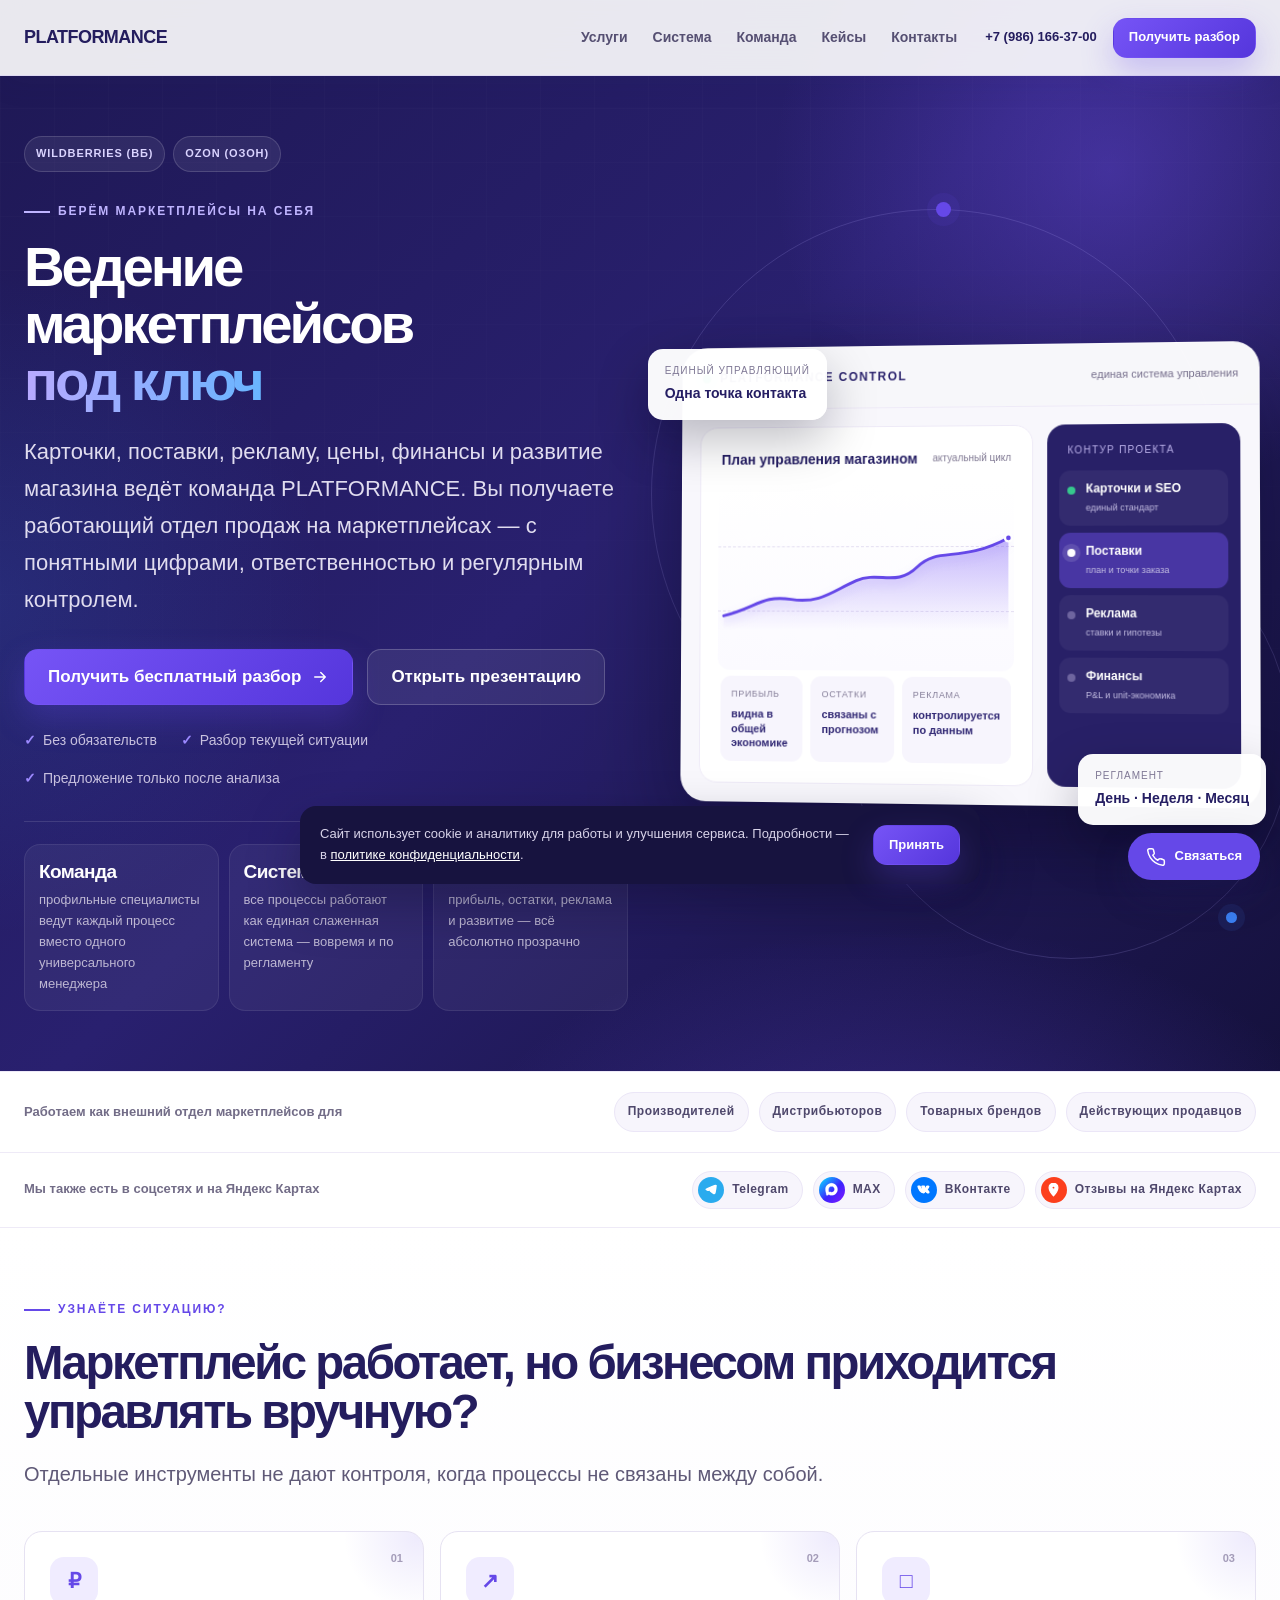
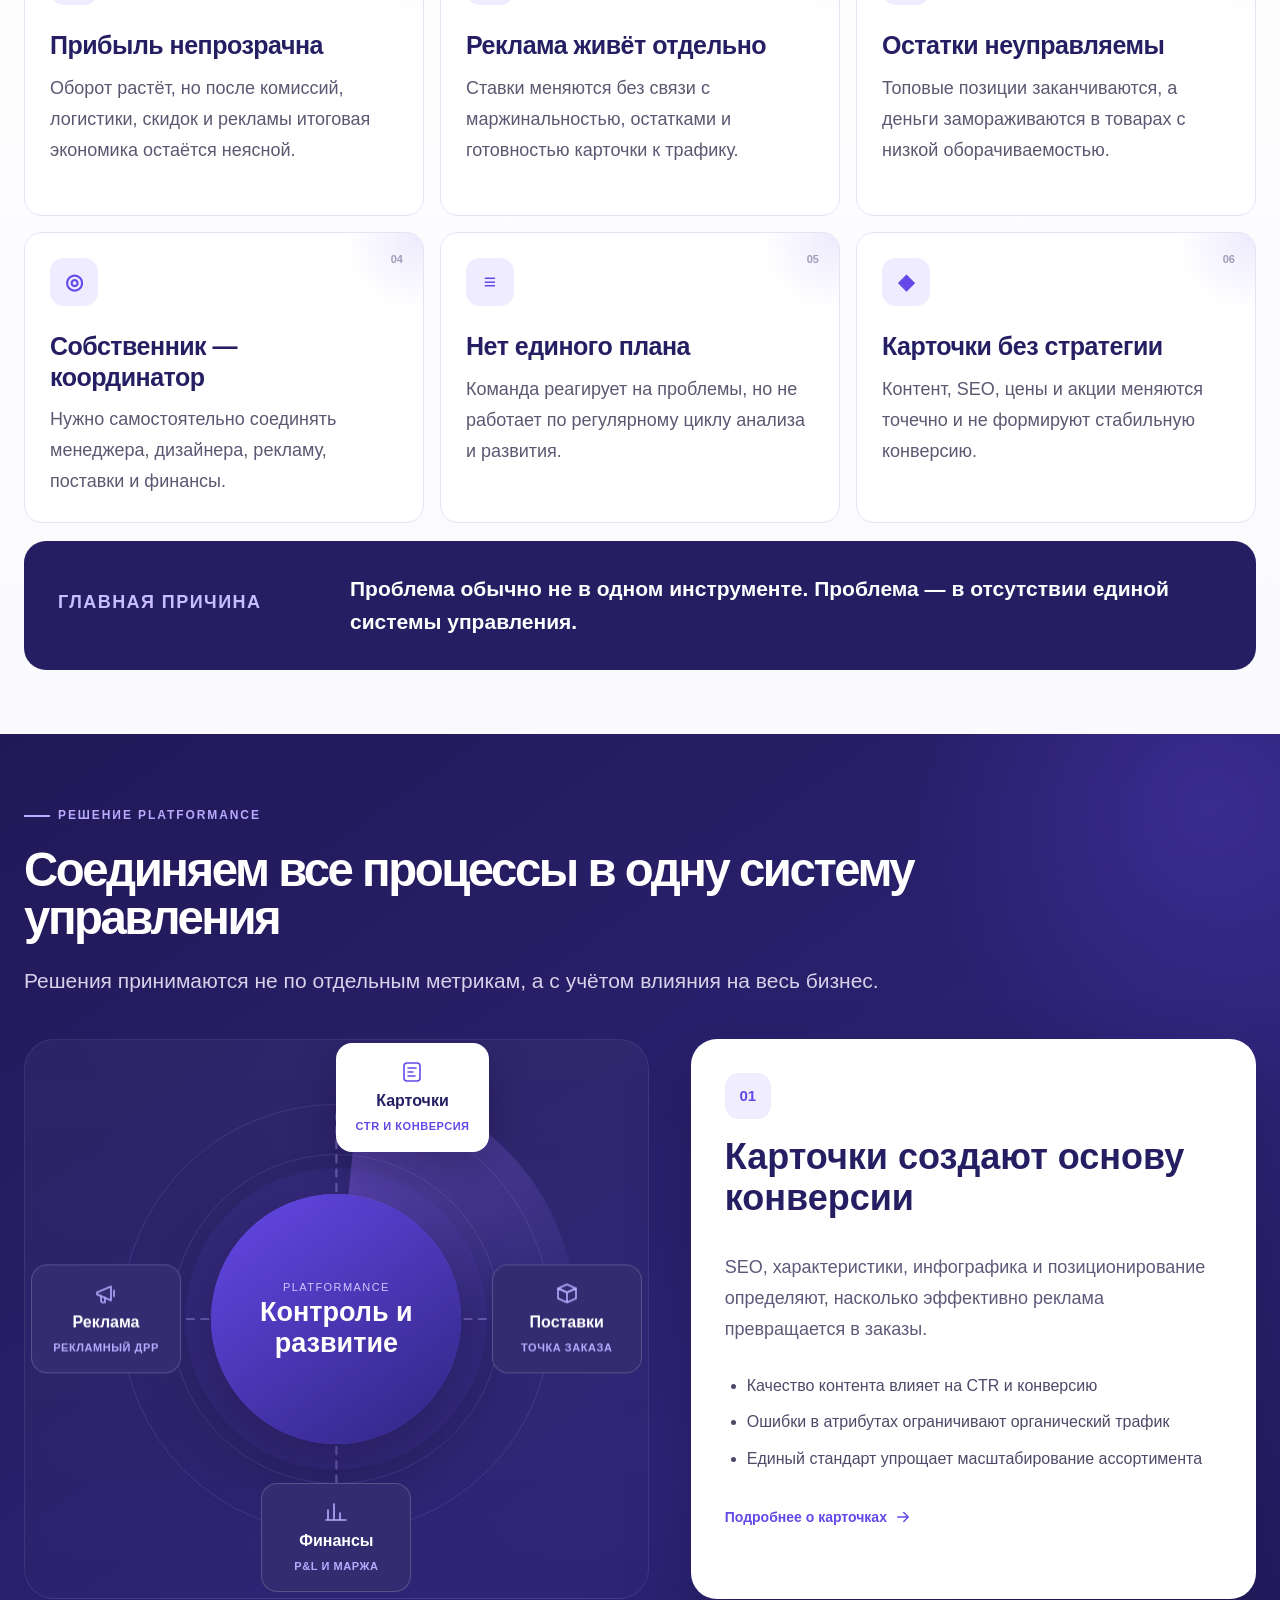
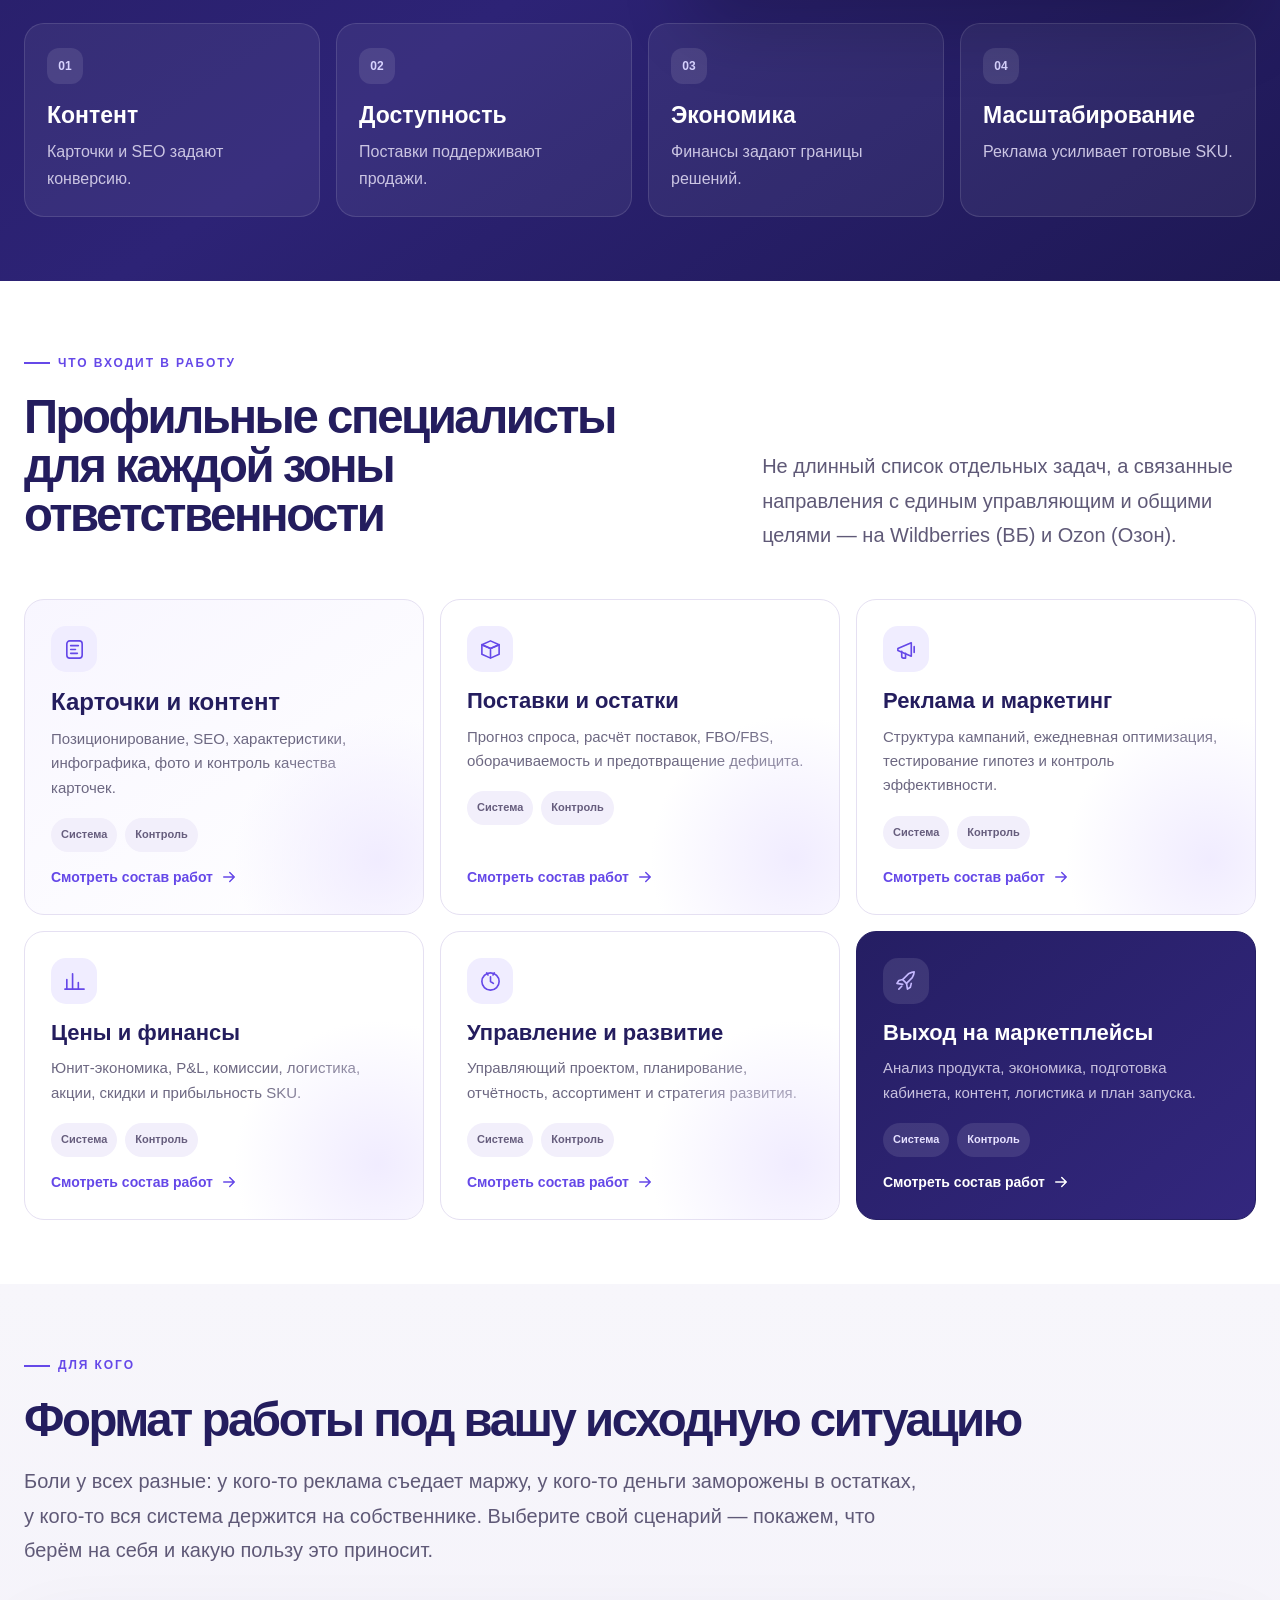
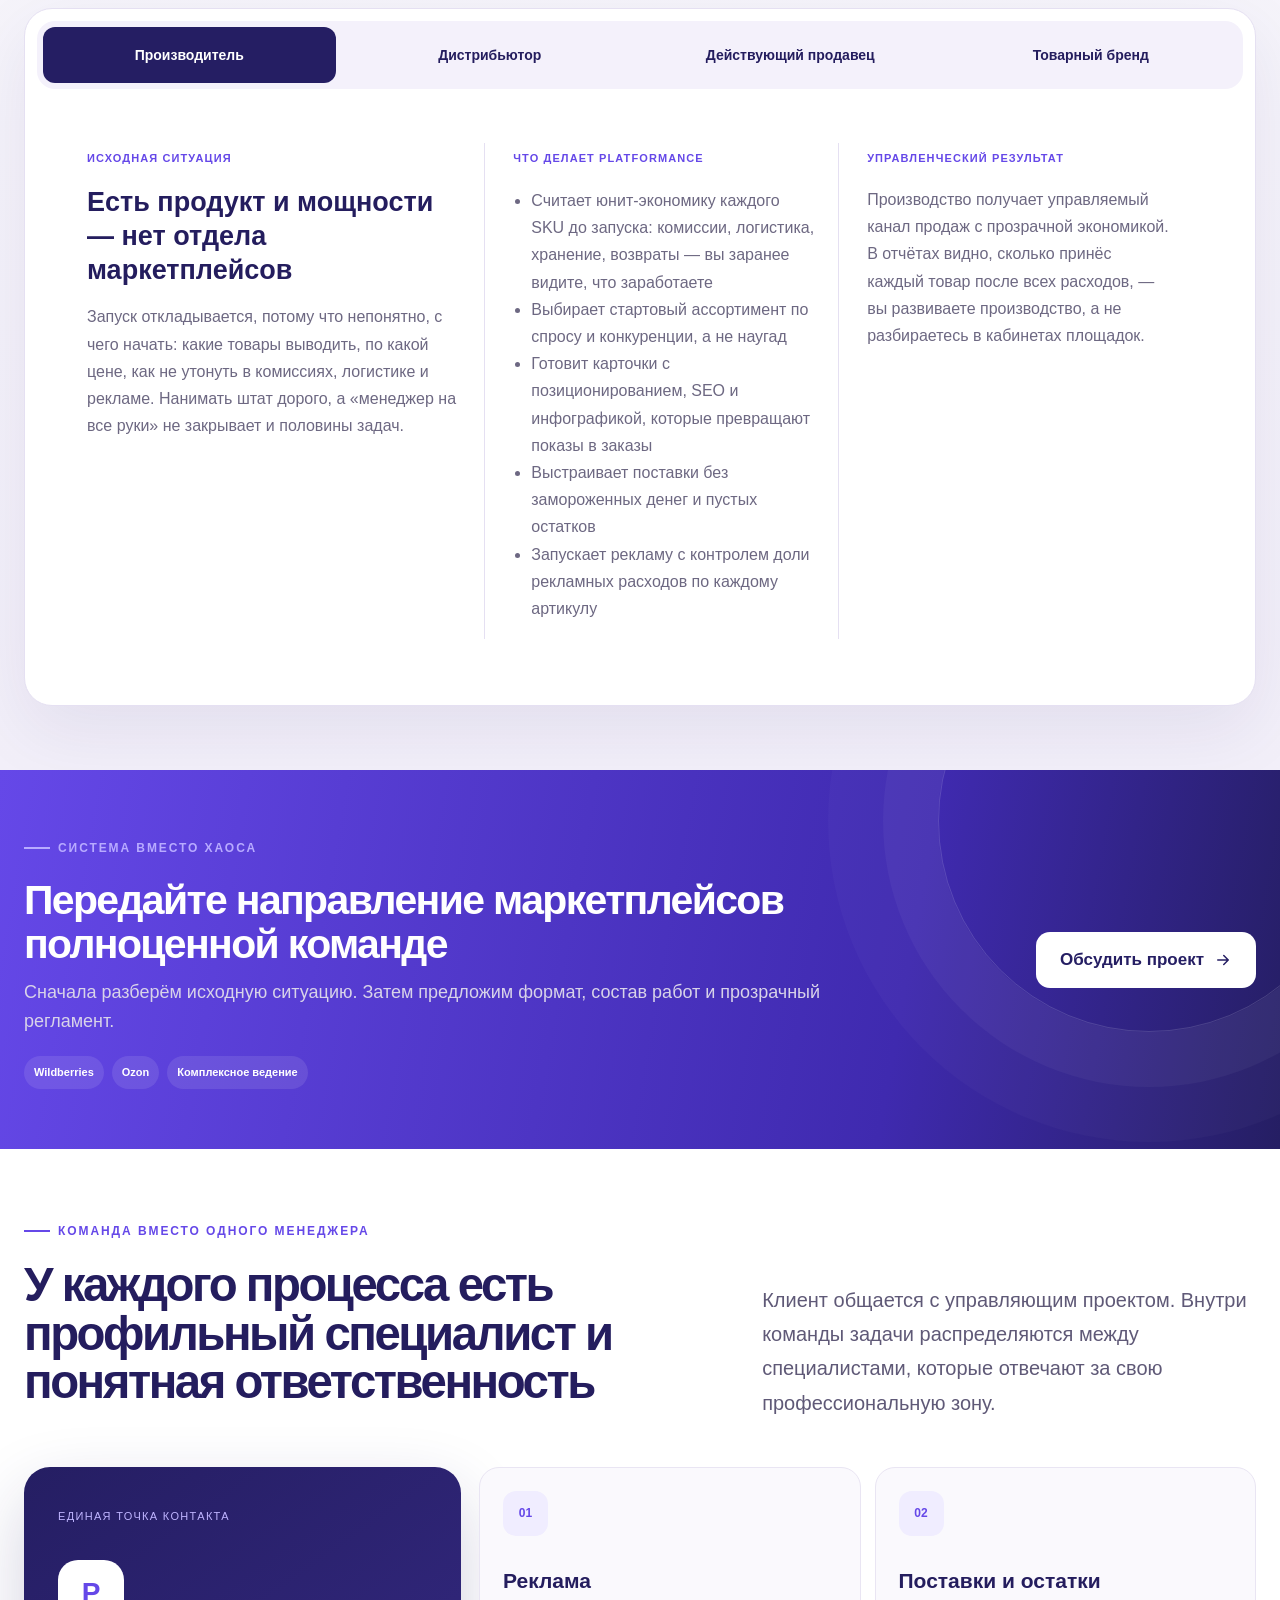
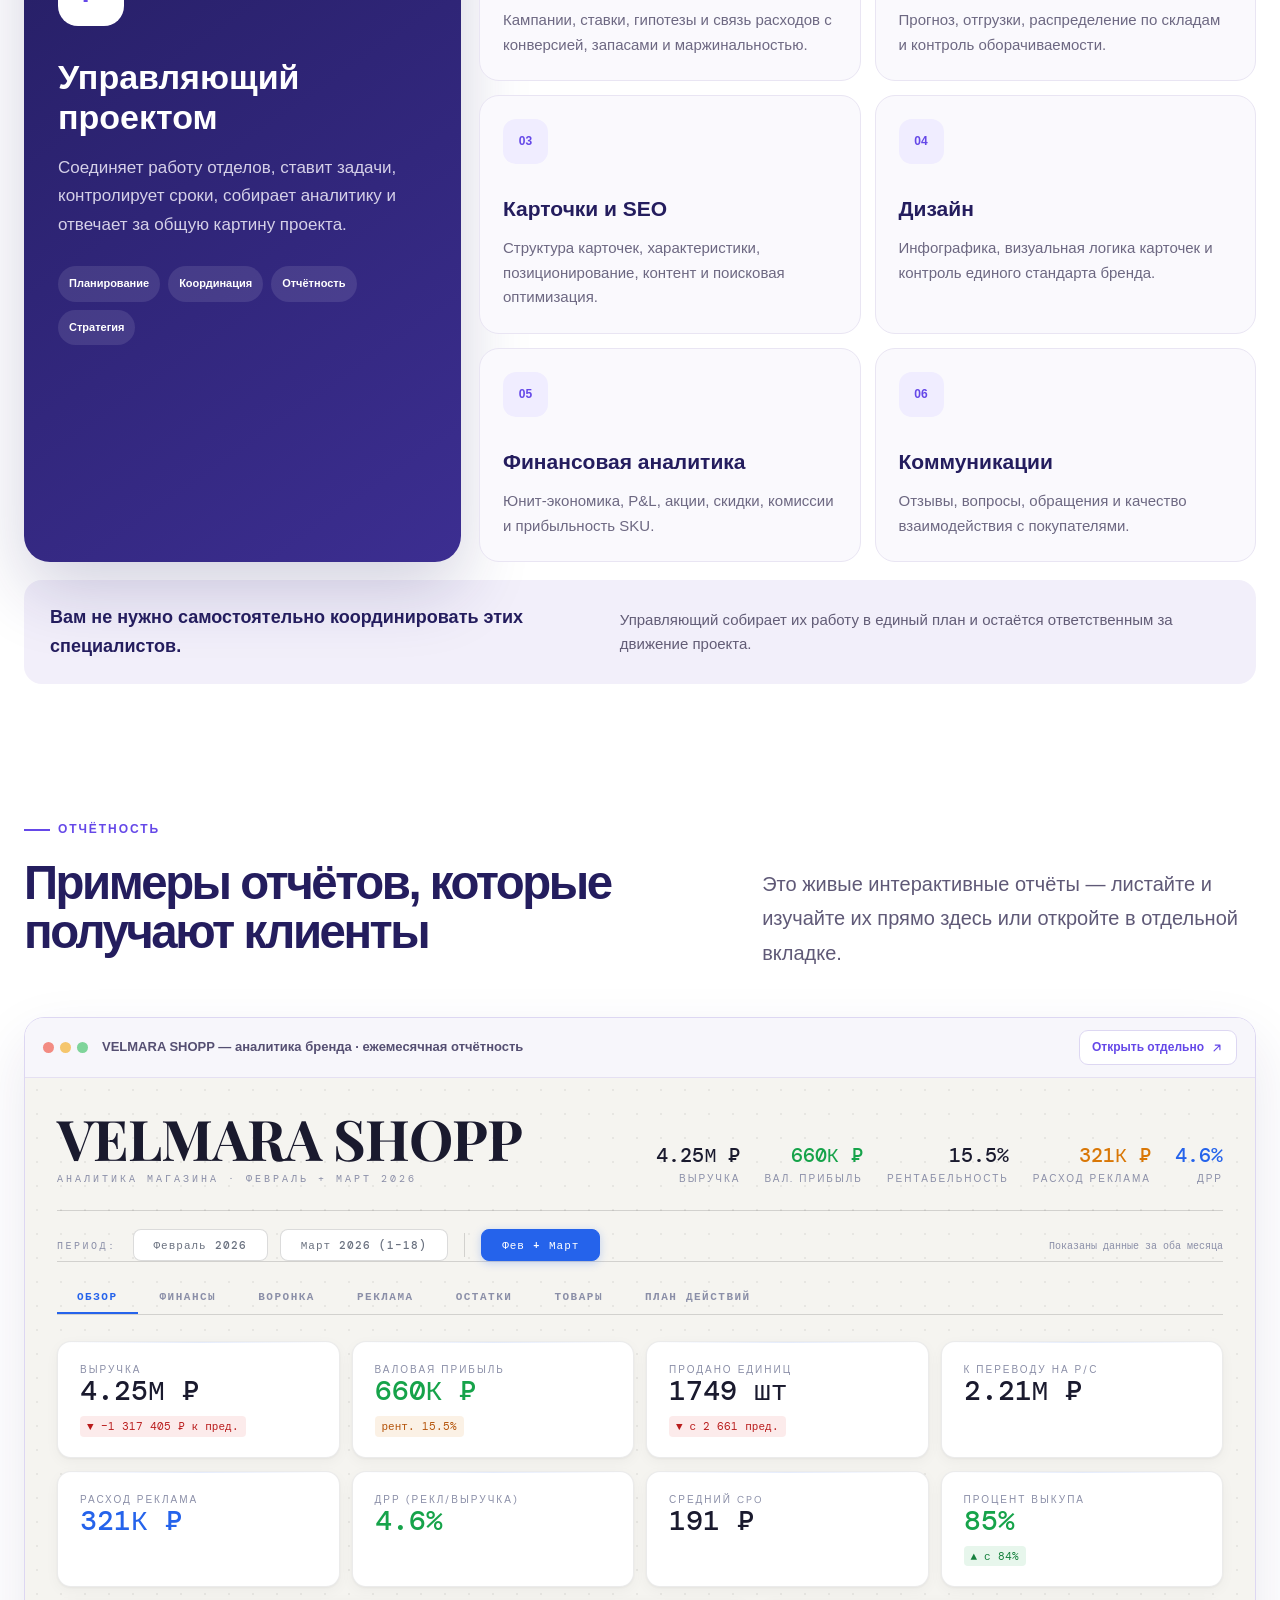
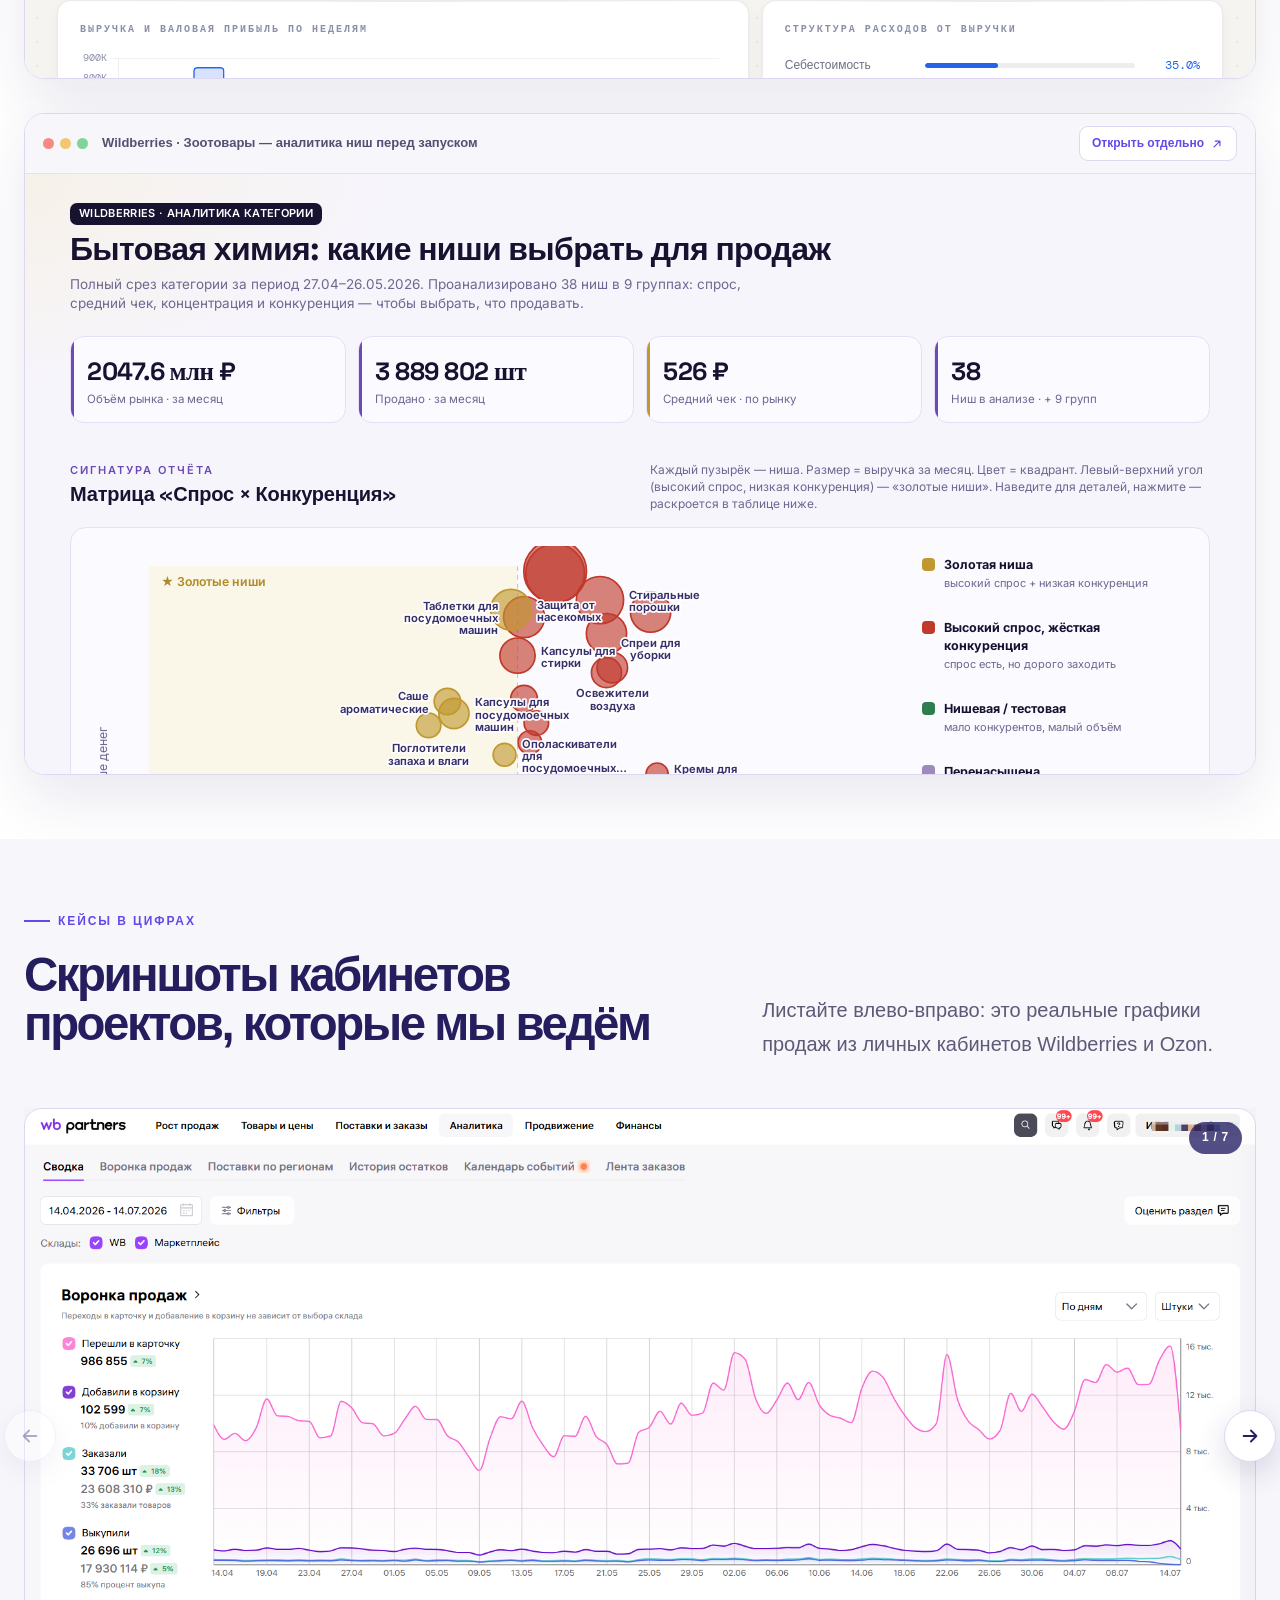
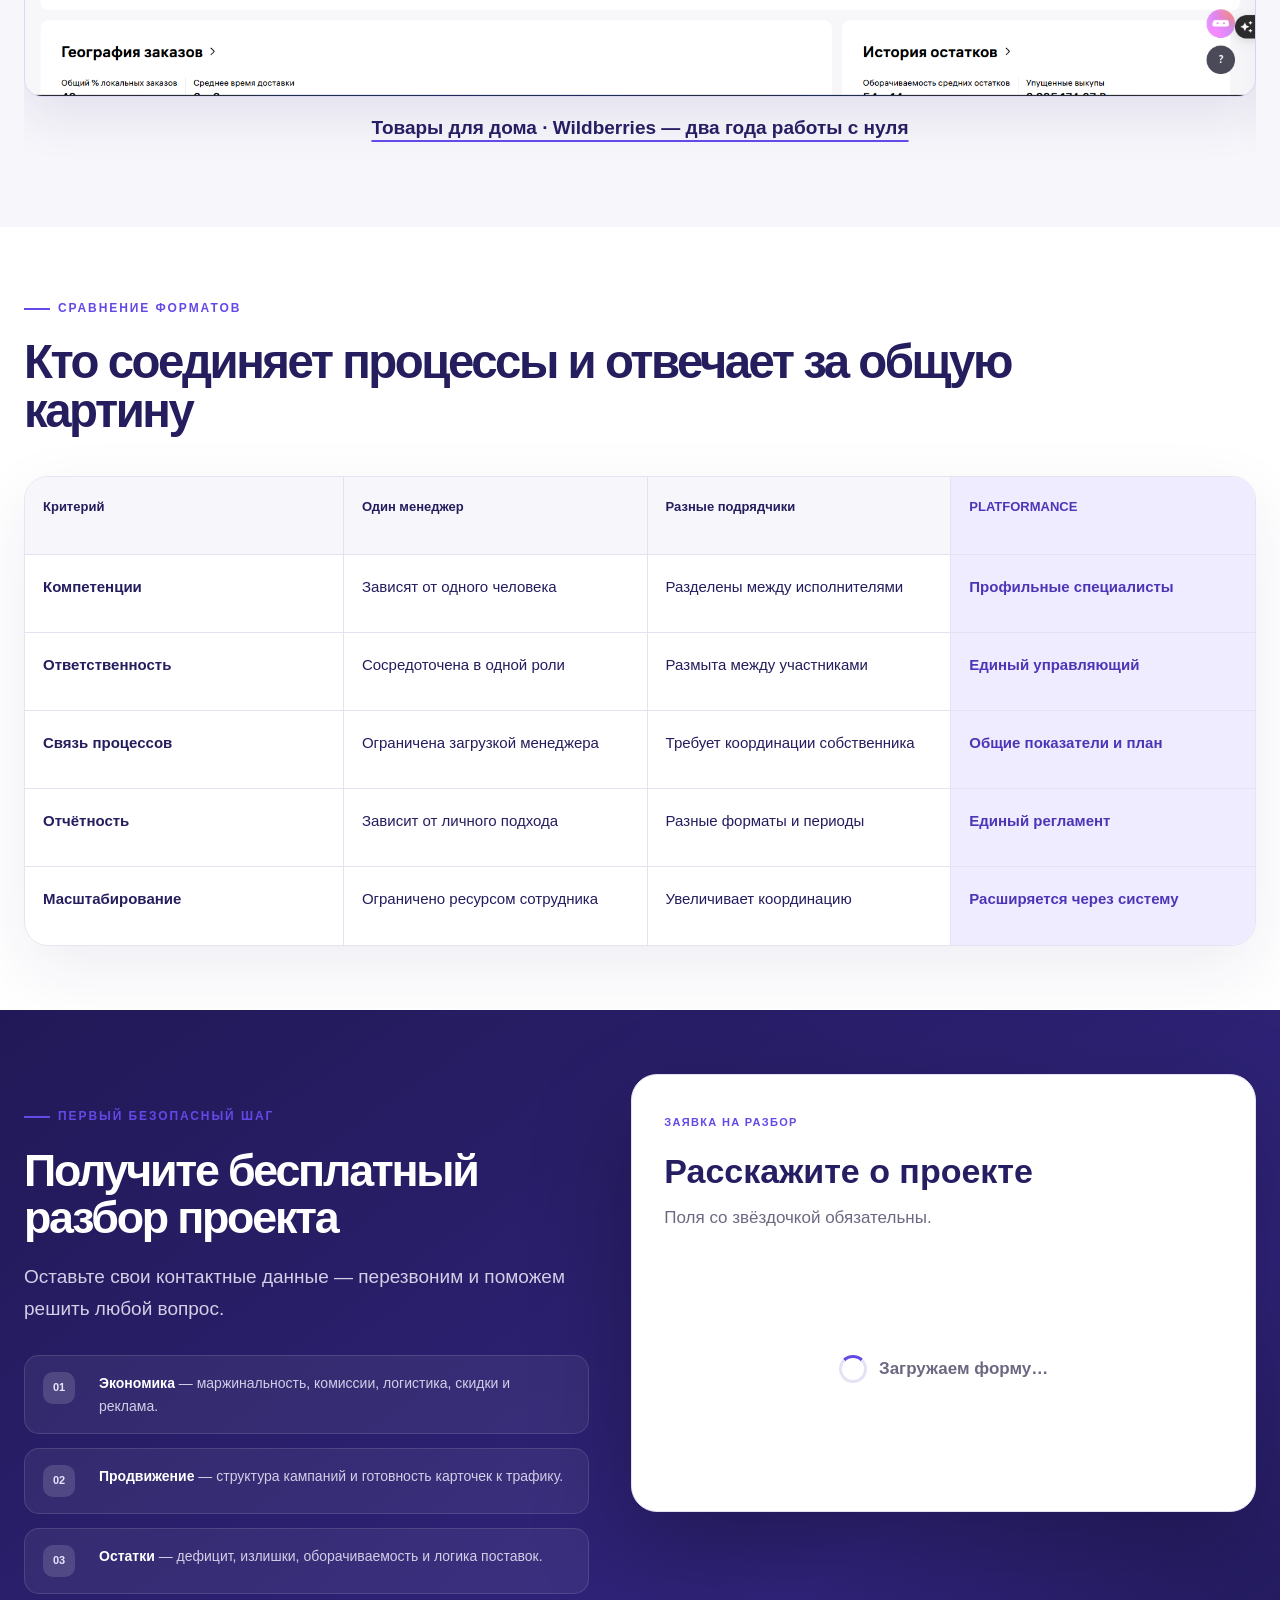
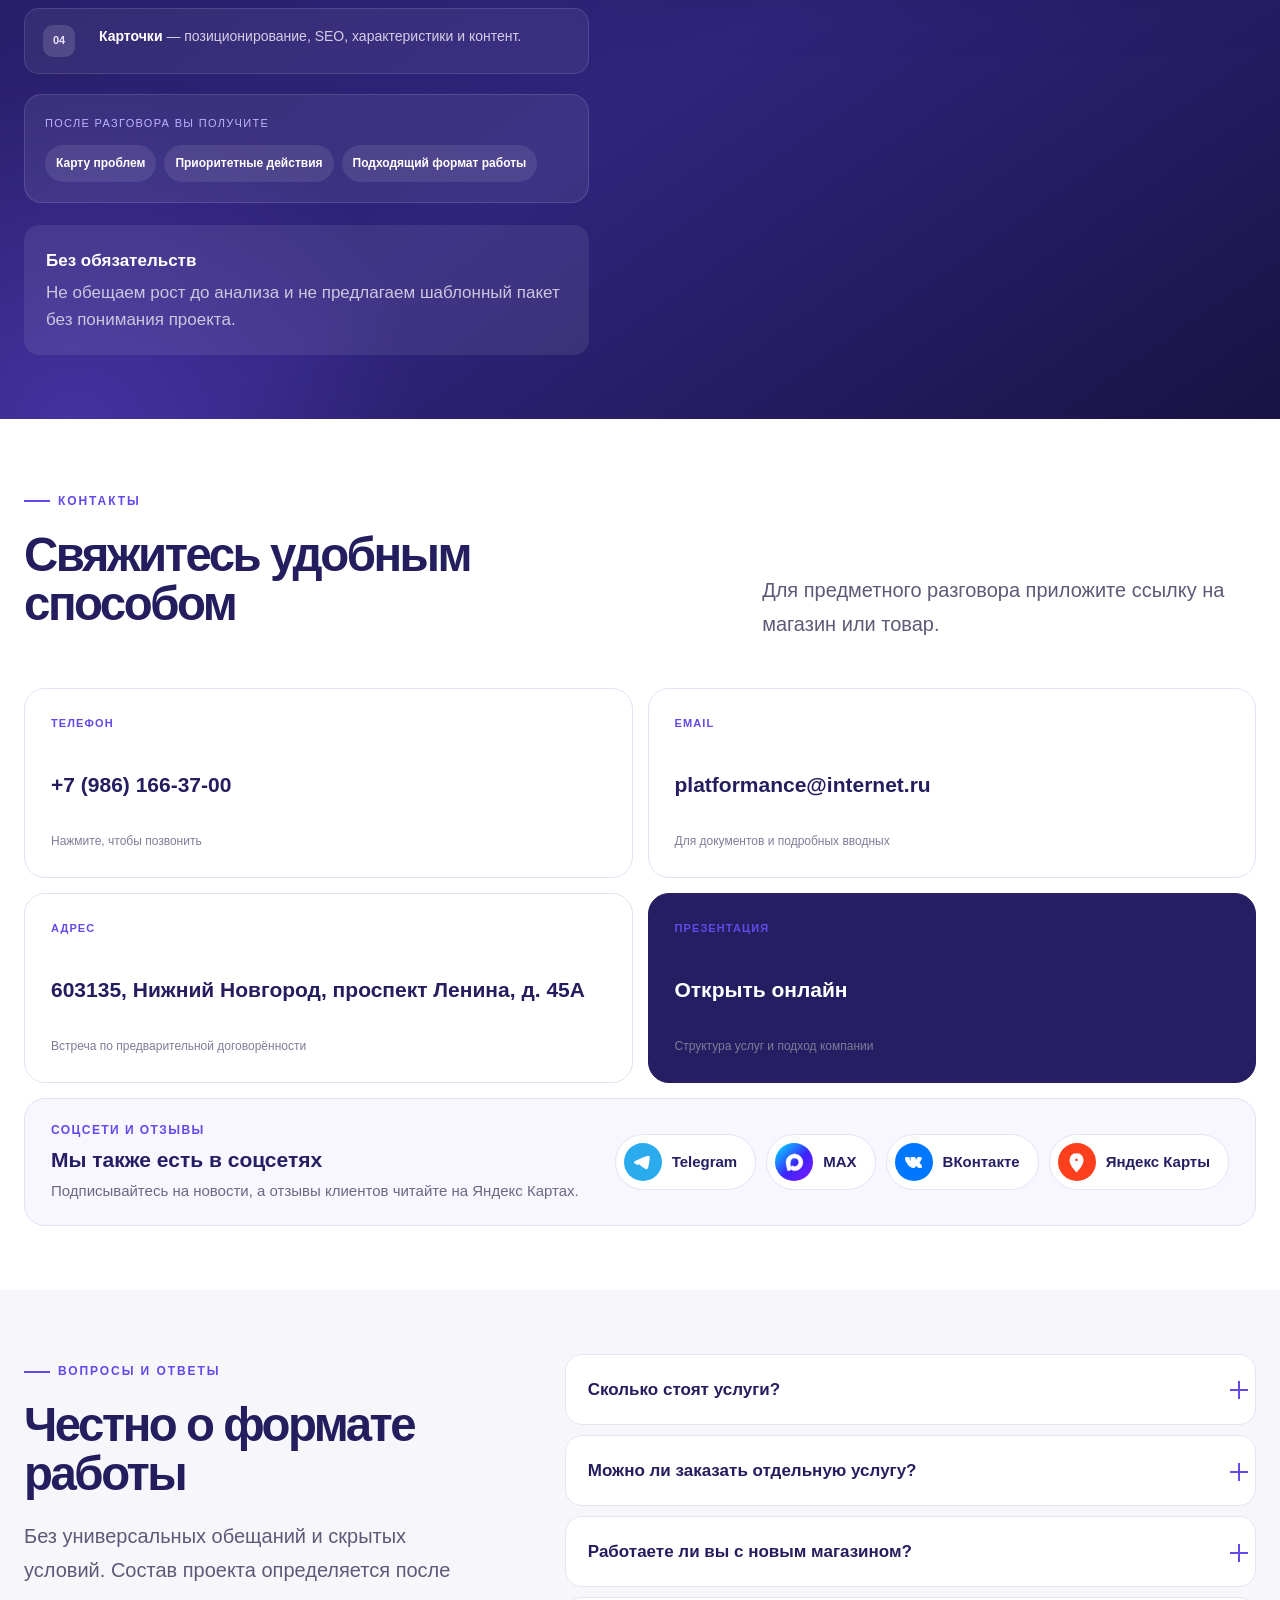
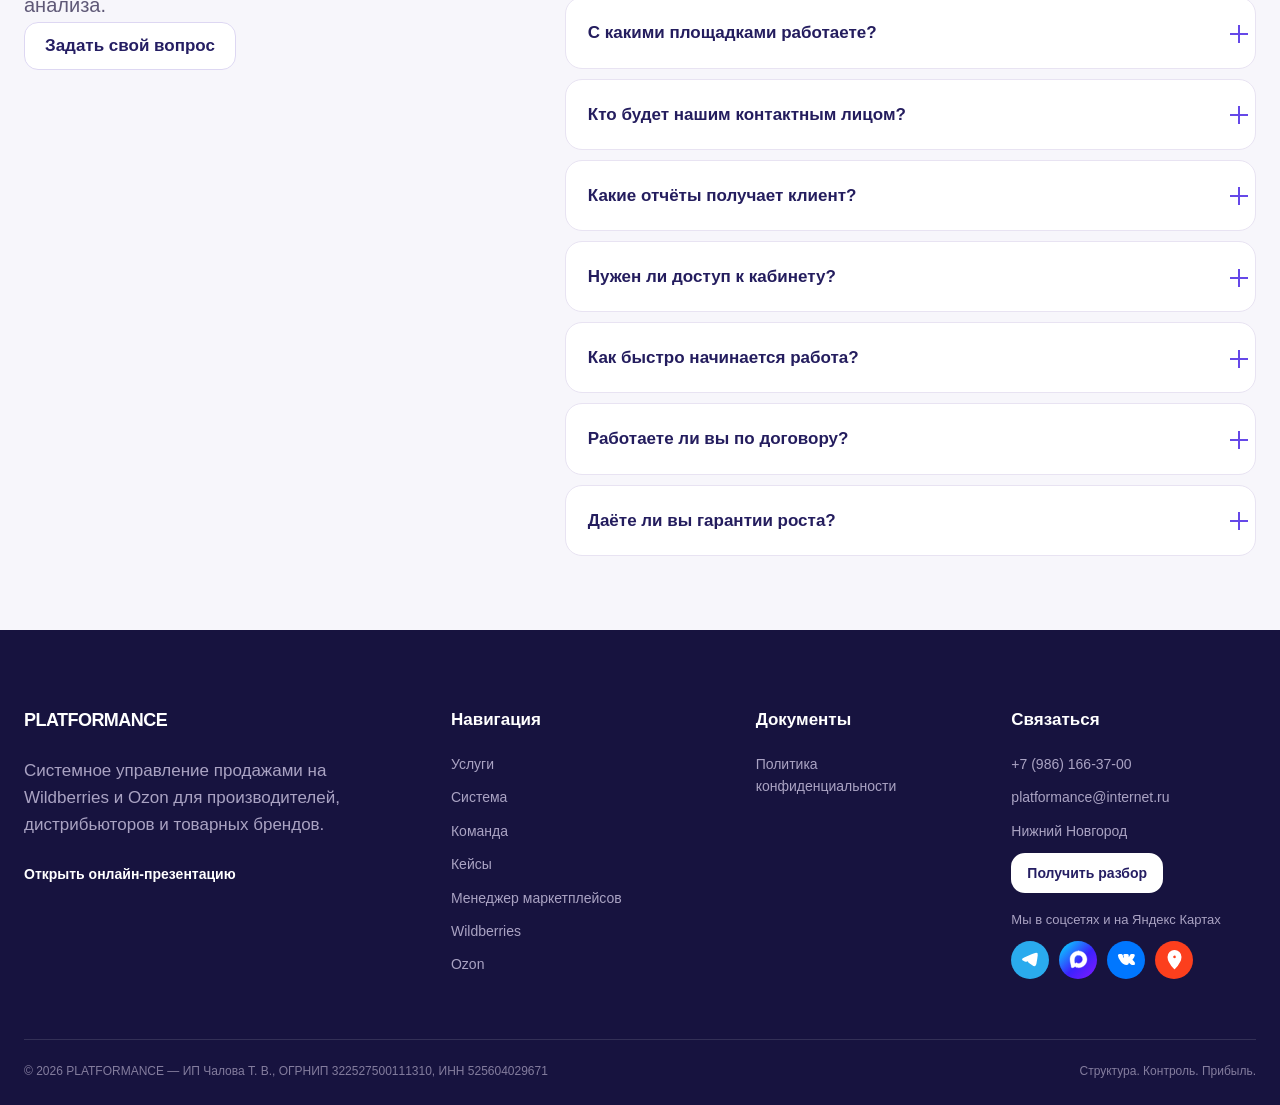
==== commit 2293a689: "Переход по ссылке с #audit сразу открывает окно с формой заявки Co-Authored-By: Claude Opus 5.5 <nor" ====
--- a/index.html
+++ b/index.html
@@ -24,12 +24,12 @@
 <link rel="icon" href="assets/favicon.svg" type="image/svg+xml"><link rel="icon" href="assets/favicon-120.png" type="image/png" sizes="120x120"><link rel="apple-touch-icon" href="assets/apple-touch-icon.png">
 <meta property="og:type" content="website"><meta property="og:locale" content="ru_RU"><meta property="og:site_name" content="PLATFORMANCE"><meta property="og:title" content="PLATFORMANCE — системное ведение маркетплейсов"><meta property="og:description" content="Команда, которая управляет карточками, поставками, рекламой, финансами и развитием магазина."><meta property="og:url" content="https://platformance.ru/"><meta property="og:image" content="https://platformance.ru/assets/og-cover.png"><meta property="og:image:width" content="1200"><meta property="og:image:height" content="630">
 <script>document.documentElement.classList.add('js')</script>
-<link rel="stylesheet" href="assets/styles.css?v=24">
+<link rel="stylesheet" href="assets/styles.css?v=25">
 <!-- Форма заявки Битрикс24 грузит 4 файла по цепочке. Первые два запрашиваем сразу (адреса те же, что строит загрузчик Битрикса), ко второму серверу заранее открываем соединение. Основной пакет не предзагружаем: метку его версии Битрикс меняет при обновлениях -->
 <link rel="preconnect" href="https://cdn-ru.bitrix24.ru"><link rel="preconnect" href="https://b24-pdnc01.bitrix24.ru">
 <script>(function(t){var b='https://cdn-ru.bitrix24.ru/b34954568/crm/form/';[b+'loader_4.js?'+(t/18e4|0),b+'app.js?'+(t/864e5|0)].forEach(function(u){var l=document.createElement('link');l.rel='preload';l.as='script';l.href=u;document.head.appendChild(l)})})(Date.now())</script>
 <script type="application/ld+json">{"@context":"https://schema.org","@graph":[{"@type":"Organization","@id":"https://platformance.ru/#organization","name":"PLATFORMANCE","legalName":"ИП Чалова Татьяна Владимировна","taxID":"525604029671","identifier":"ОГРНИП 322527500111310","url":"https://platformance.ru/","email":"platformance@internet.ru","telephone":"+79861663700","address":{"@type":"PostalAddress","addressLocality":"Нижний Новгород","addressRegion":"Нижегородская область","postalCode":"603135","streetAddress":"проспект Ленина, д. 45А","addressCountry":"RU"},"sameAs":["https://grown-cetacean-x3xdais.gamma.site/","https://t.me/Platformancepublic","https://max.ru/channel_Platformancepublic","https://vk.com/platformance","https://vc.ru/id6088067","https://workspace.ru/contractors/platformance/","https://yandex.ru/maps/org/platformance/71777039199/","https://2gis.ru/n_novgorod/firm/70000001117310529"],"contactPoint":{"@type":"ContactPoint","contactType":"sales","telephone":"+79861663700","email":"platformance@internet.ru","areaServed":"RU","availableLanguage":"Russian"}},{"@type":"WebSite","url":"https://platformance.ru/","name":"PLATFORMANCE","publisher":{"@id":"https://platformance.ru/#organization"}},{"@type":"Service","name":"Системное ведение маркетплейсов под ключ","provider":{"@id":"https://platformance.ru/#organization"},"areaServed":{"@type":"Country","name":"Россия"},"serviceType":"Управление магазинами на Wildberries и Ozon","hasOfferCatalog":{"@type":"OfferCatalog","name":"Услуги PLATFORMANCE","itemListElement":[{"@type":"Offer","itemOffered":{"@type":"Service","name":"Карточки и контент","description":"Структура карточек, характеристики, инфографика и поисковая оптимизация на маркетплейсах"}},{"@type":"Offer","itemOffered":{"@type":"Service","name":"Поставки и остатки","description":"Прогноз спроса, отгрузки, распределение по складам и контроль оборачиваемости"}},{"@type":"Offer","itemOffered":{"@type":"Service","name":"Реклама и маркетинг","description":"Кампании, ставки, тесты и связь рекламных расходов с юнит-экономикой"}},{"@type":"Offer","itemOffered":{"@type":"Service","name":"Цены и финансы","description":"Юнит-экономика, P&L, акции, скидки и прибыльность SKU"}},{"@type":"Offer","itemOffered":{"@type":"Service","name":"Управление и развитие","description":"Планирование ассортимента, отчётность и координация работы команды"}},{"@type":"Offer","itemOffered":{"@type":"Service","name":"Выход на маркетплейсы","description":"Запуск магазина на Wildberries и Ozon: кабинет, документы, первые поставки"}}]}},{"@type":"FAQPage","@id":"https://platformance.ru/#faq","mainEntity":[{"@type":"Question","name":"Сколько стоят услуги?","acceptedAnswer":{"@type":"Answer","text":"Стоимость определяется после анализа проекта и зависит от ассортимента, состояния кабинета, количества площадок и объёма задач. До знакомства с проектом мы не называем шаблонную цену."}},{"@type":"Question","name":"Можно ли заказать отдельную услугу?","acceptedAnswer":{"@type":"Answer","text":"Да, когда задача действительно локальная. На разборе мы объясним, можно ли решить её отдельно или причина связана с рекламой, карточками, поставками либо экономикой."}},{"@type":"Question","name":"Работаете ли вы с новым магазином?","acceptedAnswer":{"@type":"Answer","text":"Да, если у проекта есть продукт, ресурсы для запуска и готовность выстраивать экономику, контент, логистику и продвижение как единую систему."}},{"@type":"Question","name":"С какими площадками работаете?","acceptedAnswer":{"@type":"Answer","text":"Основные направления — Wildberries (ВБ) и Ozon (Озон). Другие площадки обсуждаются только при наличии подходящей компетенции и подтверждённого объёма работ."}},{"@type":"Question","name":"Кто будет нашим контактным лицом?","acceptedAnswer":{"@type":"Answer","text":"У проекта есть управляющий, который координирует профильных специалистов, собирает общую картину и остаётся единым контактным лицом для клиента."}},{"@type":"Question","name":"Какие отчёты получает клиент?","acceptedAnswer":{"@type":"Answer","text":"Регулярные отчёты по ключевым изменениям, рекламе, остаткам и ассортименту, а также ежемесячный финансовый разбор и обновление плана развития."}},{"@type":"Question","name":"Нужен ли доступ к кабинету?","acceptedAnswer":{"@type":"Answer","text":"Для полноценного аудита и ведения необходимы рабочие доступы к данным проекта. Их объём и порядок передачи фиксируются на этапе онбординга."}},{"@type":"Question","name":"Как быстро начинается работа?","acceptedAnswer":{"@type":"Answer","text":"Срок старта зависит от готовности данных, доступов и согласования договора. После онбординга команда формирует первичный план и запускает регулярный рабочий цикл."}},{"@type":"Question","name":"Работаете ли вы по договору?","acceptedAnswer":{"@type":"Answer","text":"Да. Формат, состав работ, ответственность, коммуникация и порядок оплаты фиксируются до начала работы."}},{"@type":"Question","name":"Даёте ли вы гарантии роста?","acceptedAnswer":{"@type":"Answer","text":"Мы не обещаем конкретный оборот до анализа. Мы отвечаем за прозрачный процесс, регламент, расчёты, качество исполнения и обоснованность управленческих решений."}}]}]}</script>
-<script src="assets/config.js?v=24" defer></script><script src="assets/app.js?v=24" defer></script>
+<script src="assets/config.js?v=25" defer></script><script src="assets/app.js?v=25" defer></script>
 </head>
 <body>
 <a class="skip-link" href="#main">Перейти к содержанию</a>
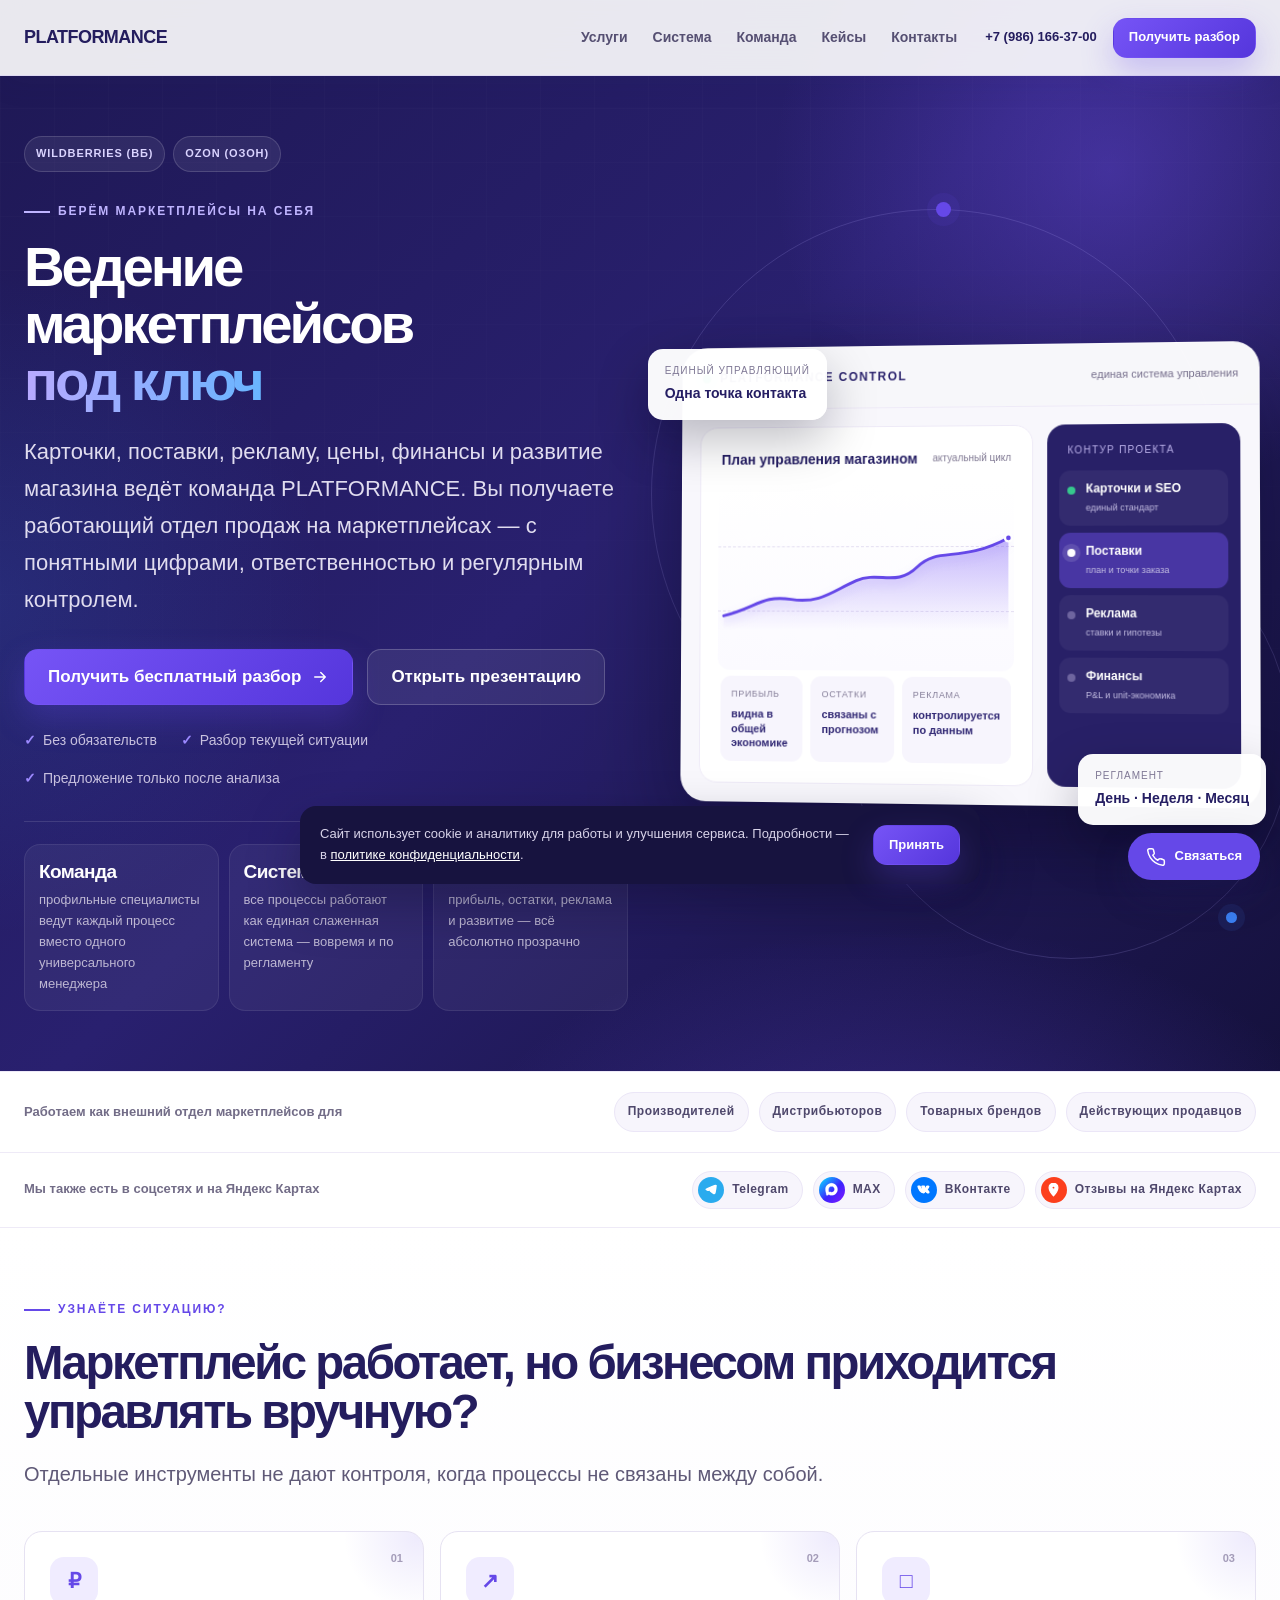
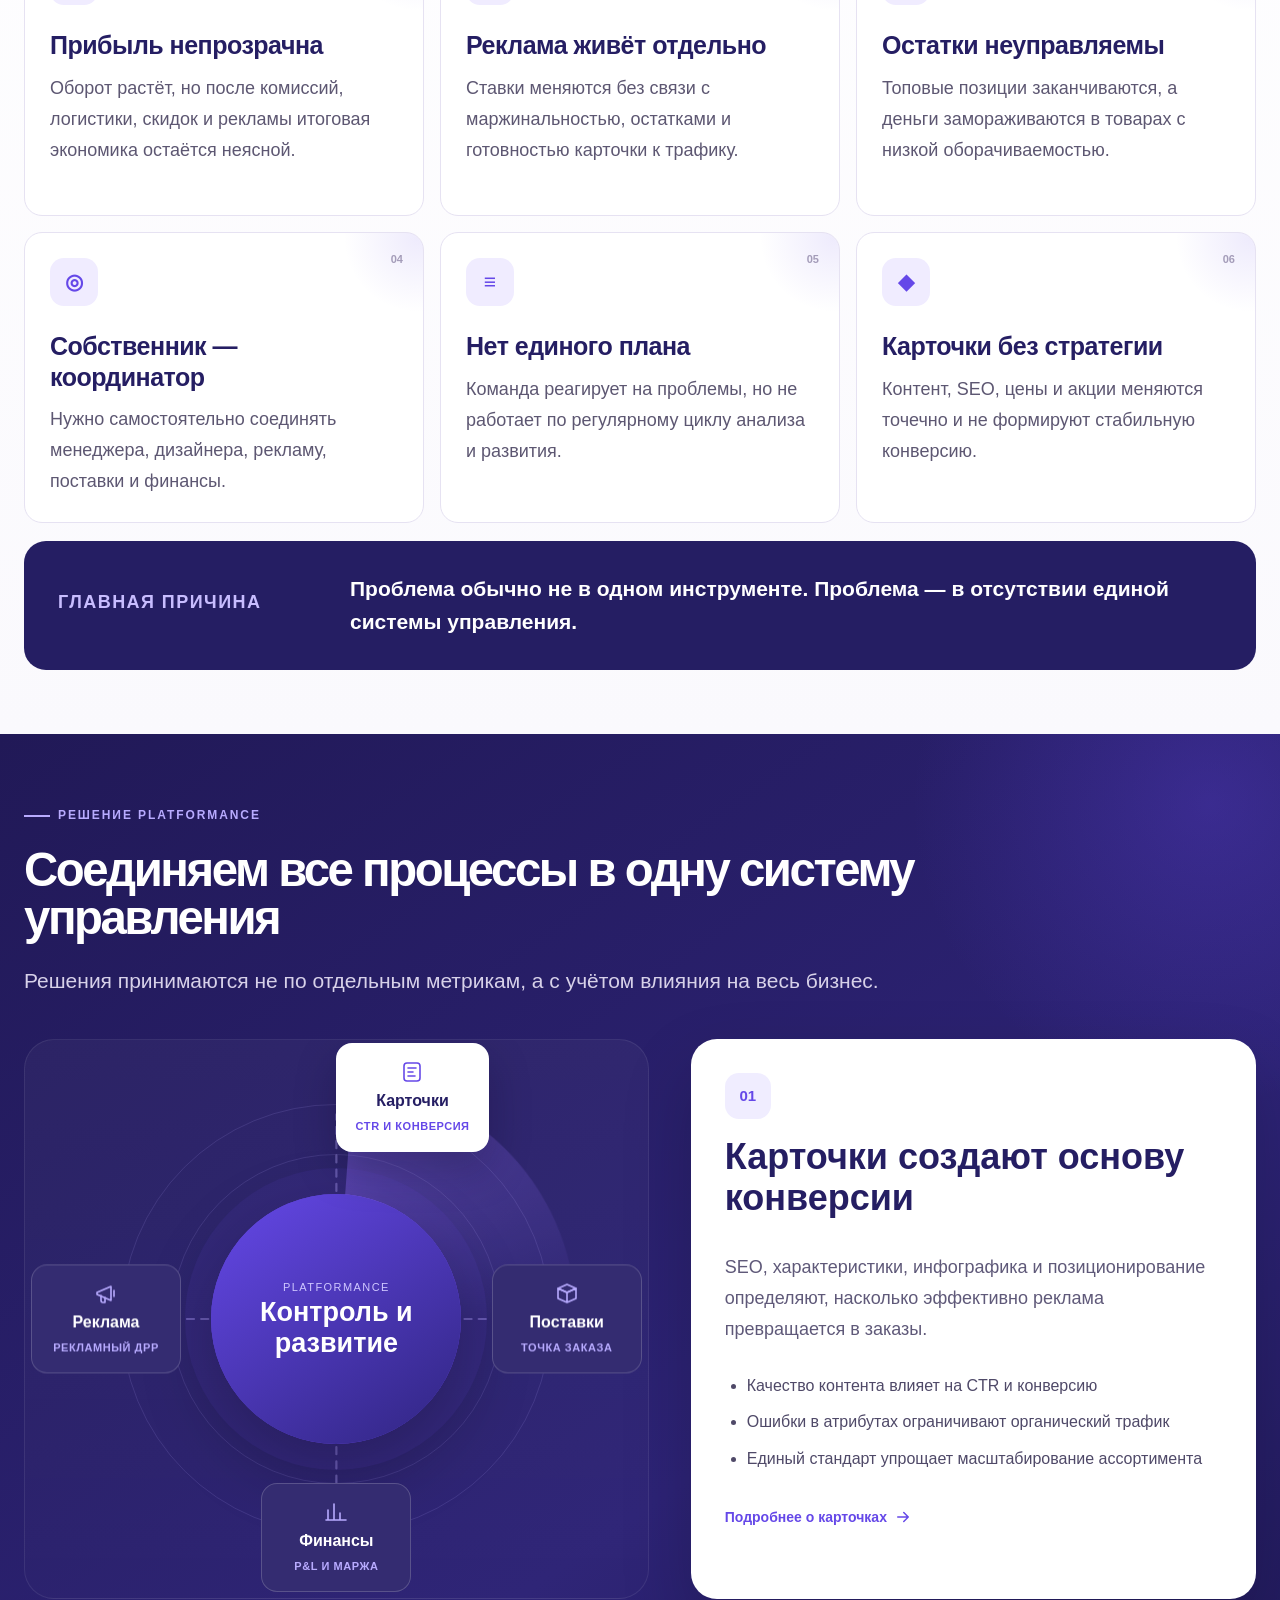
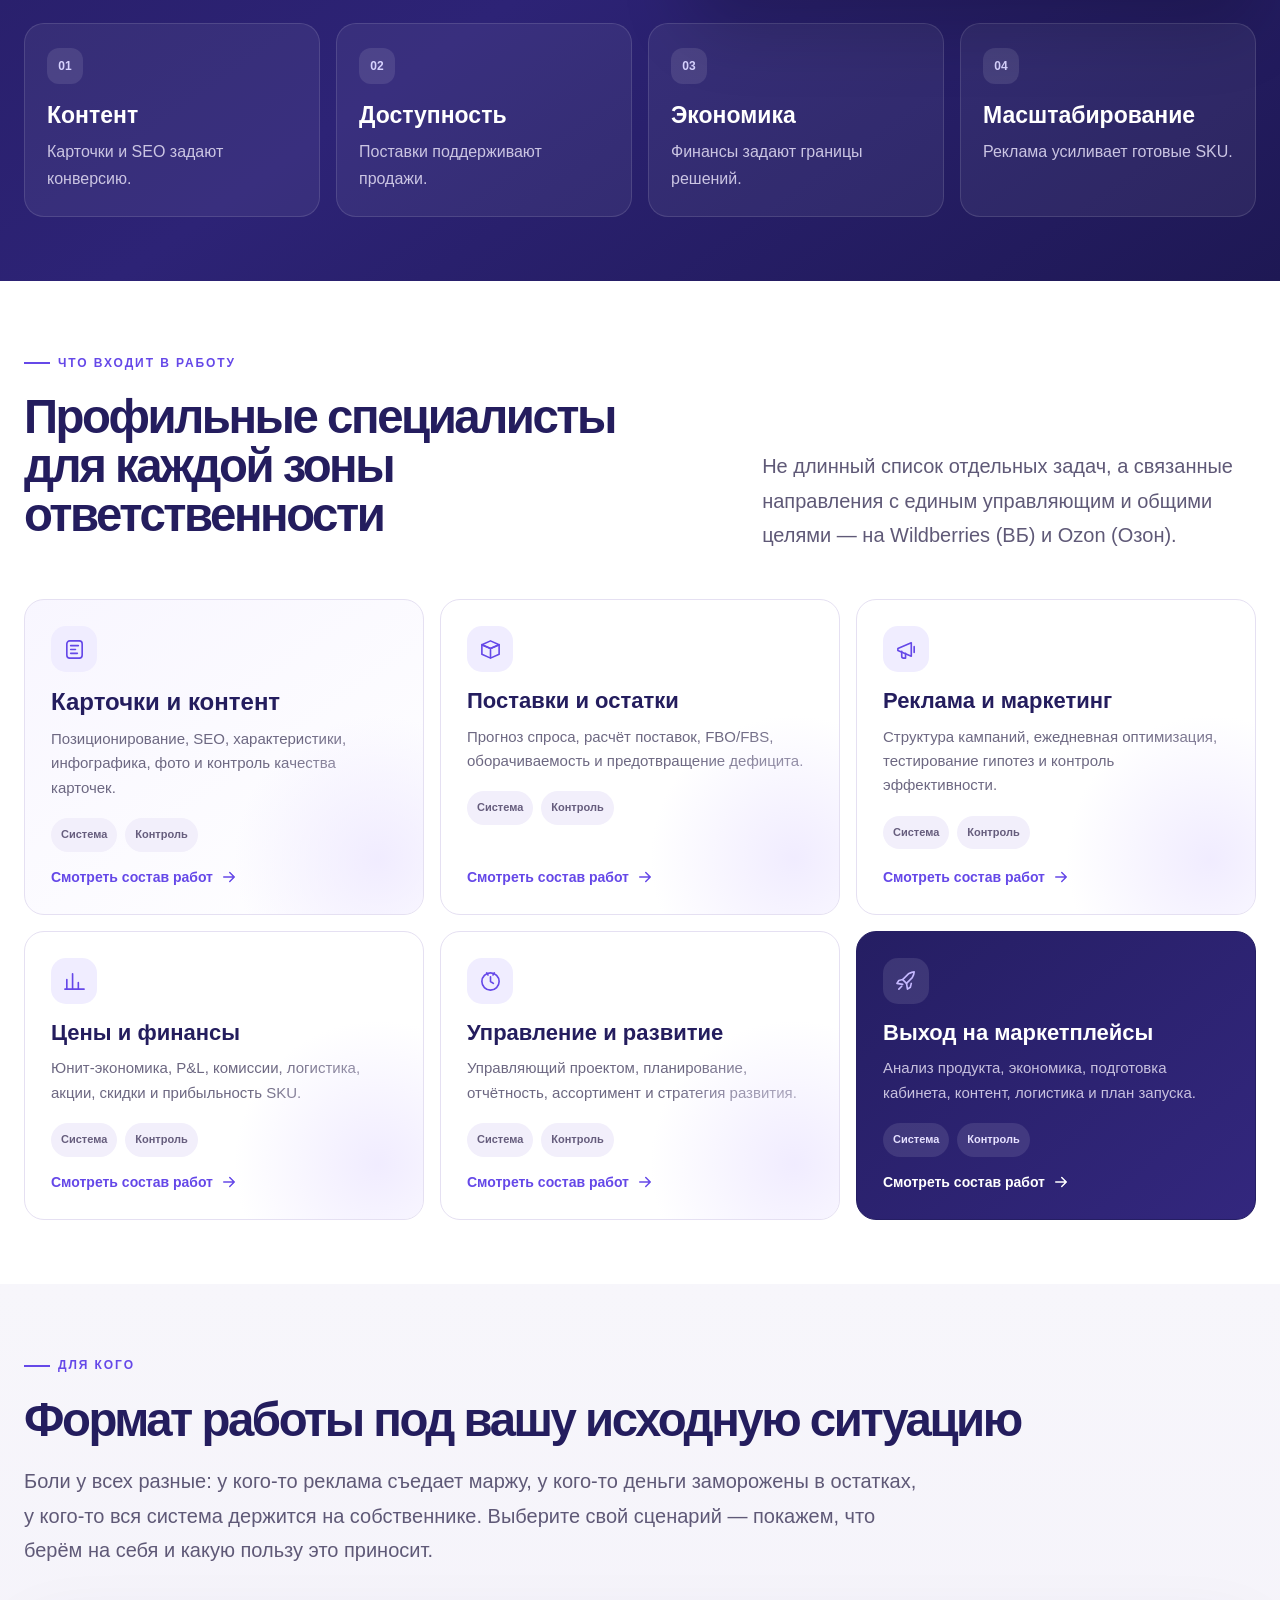
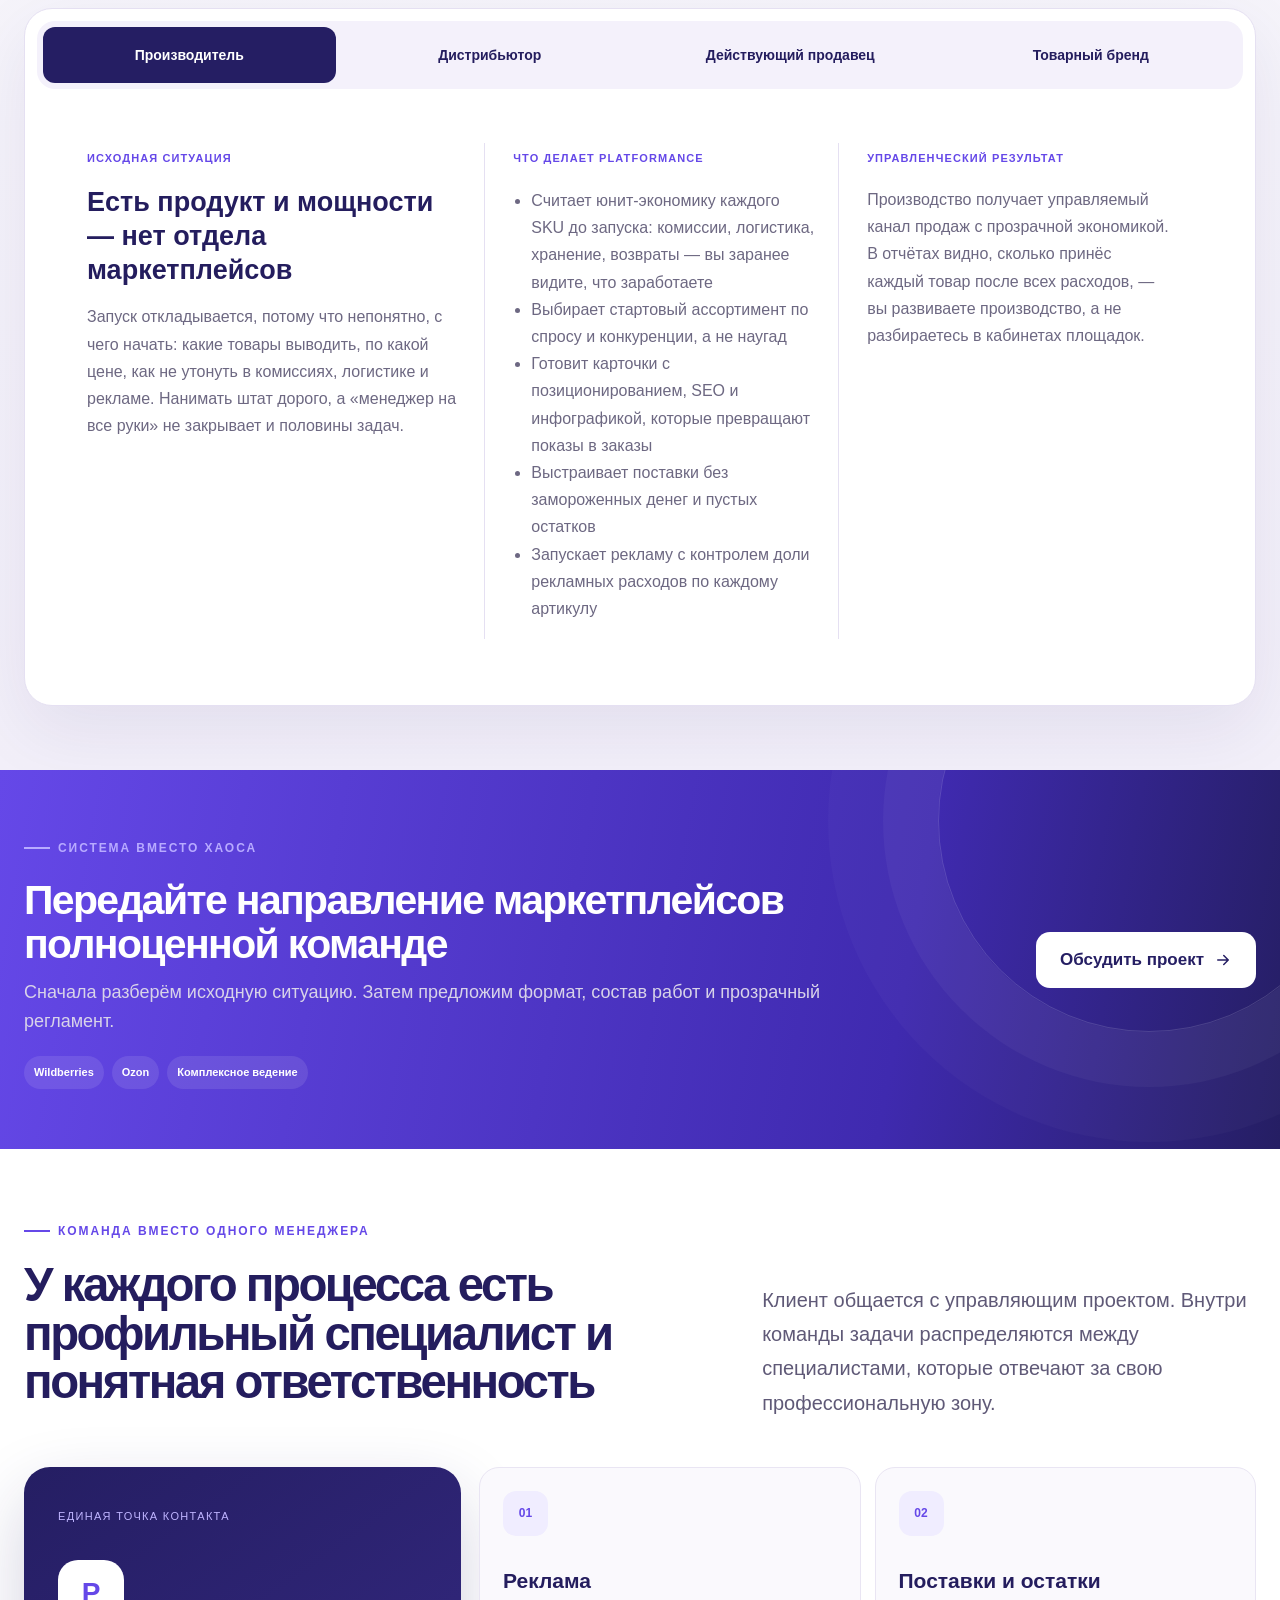
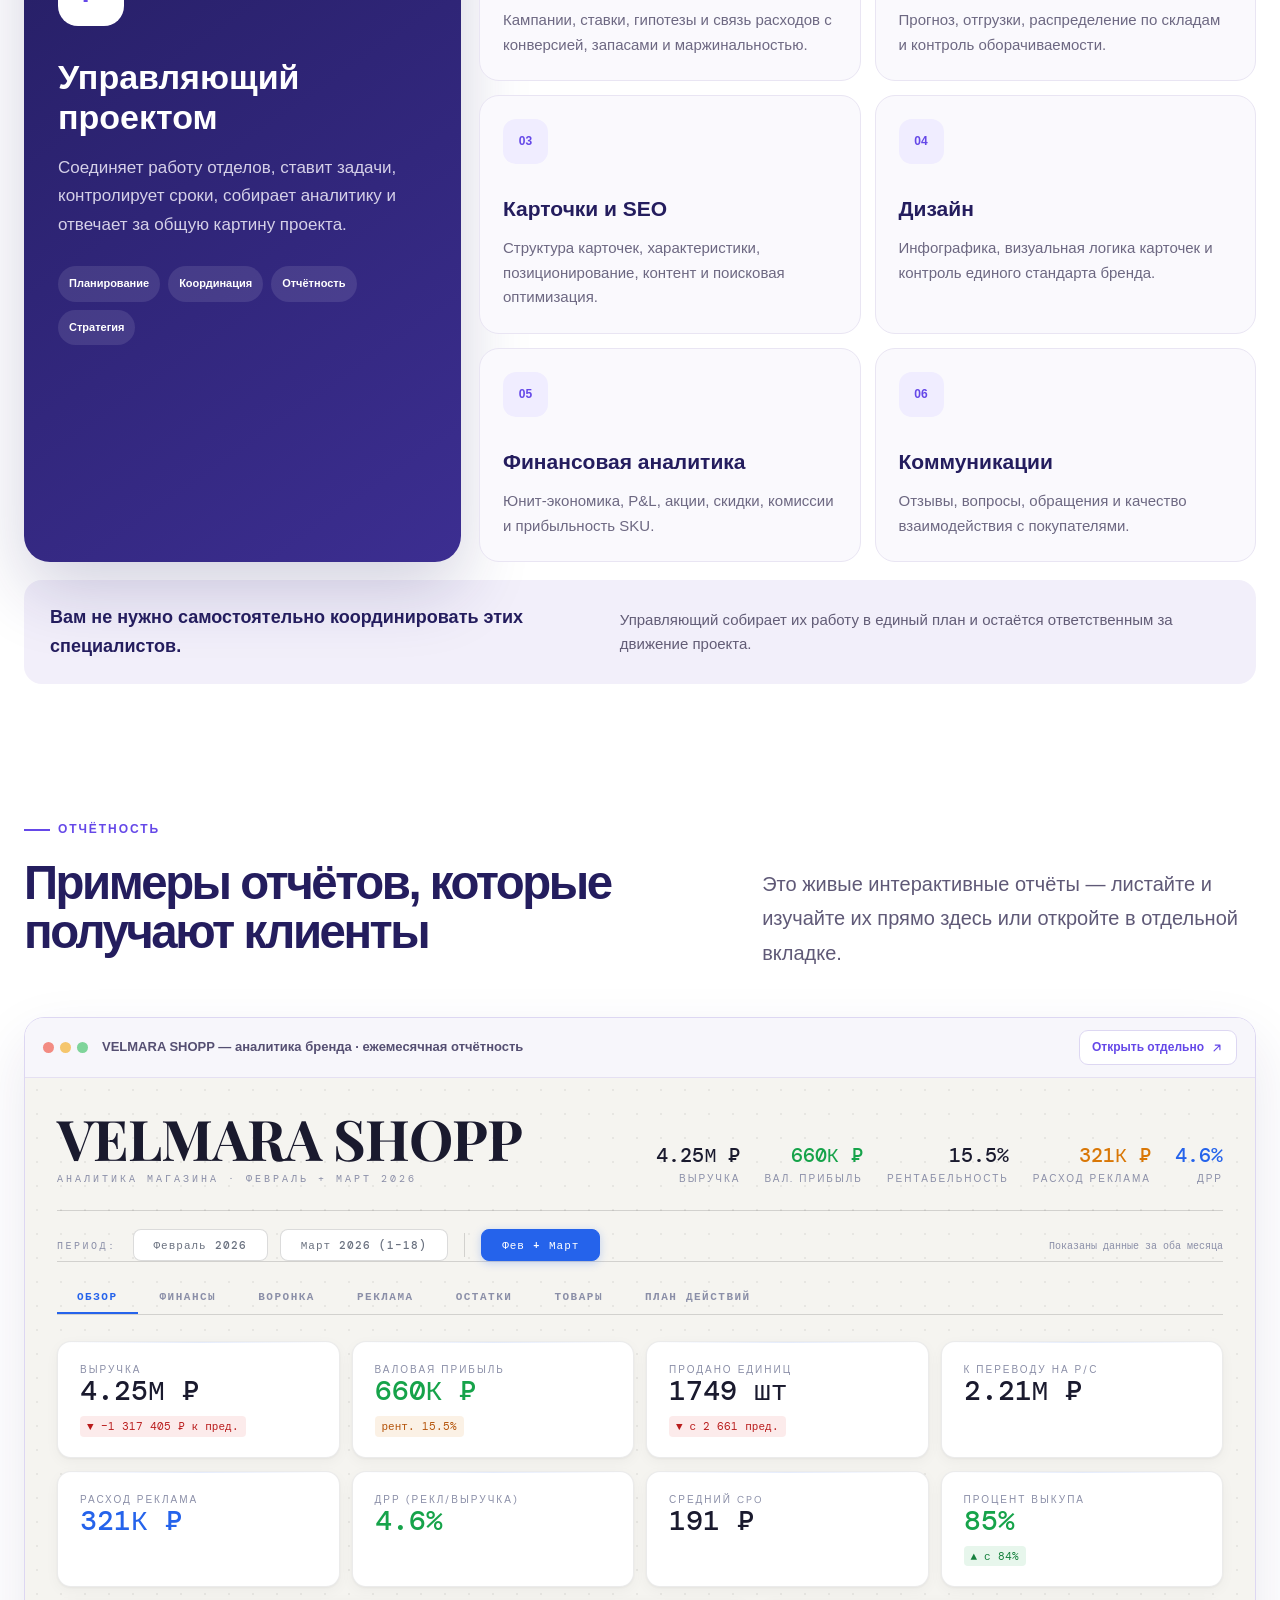
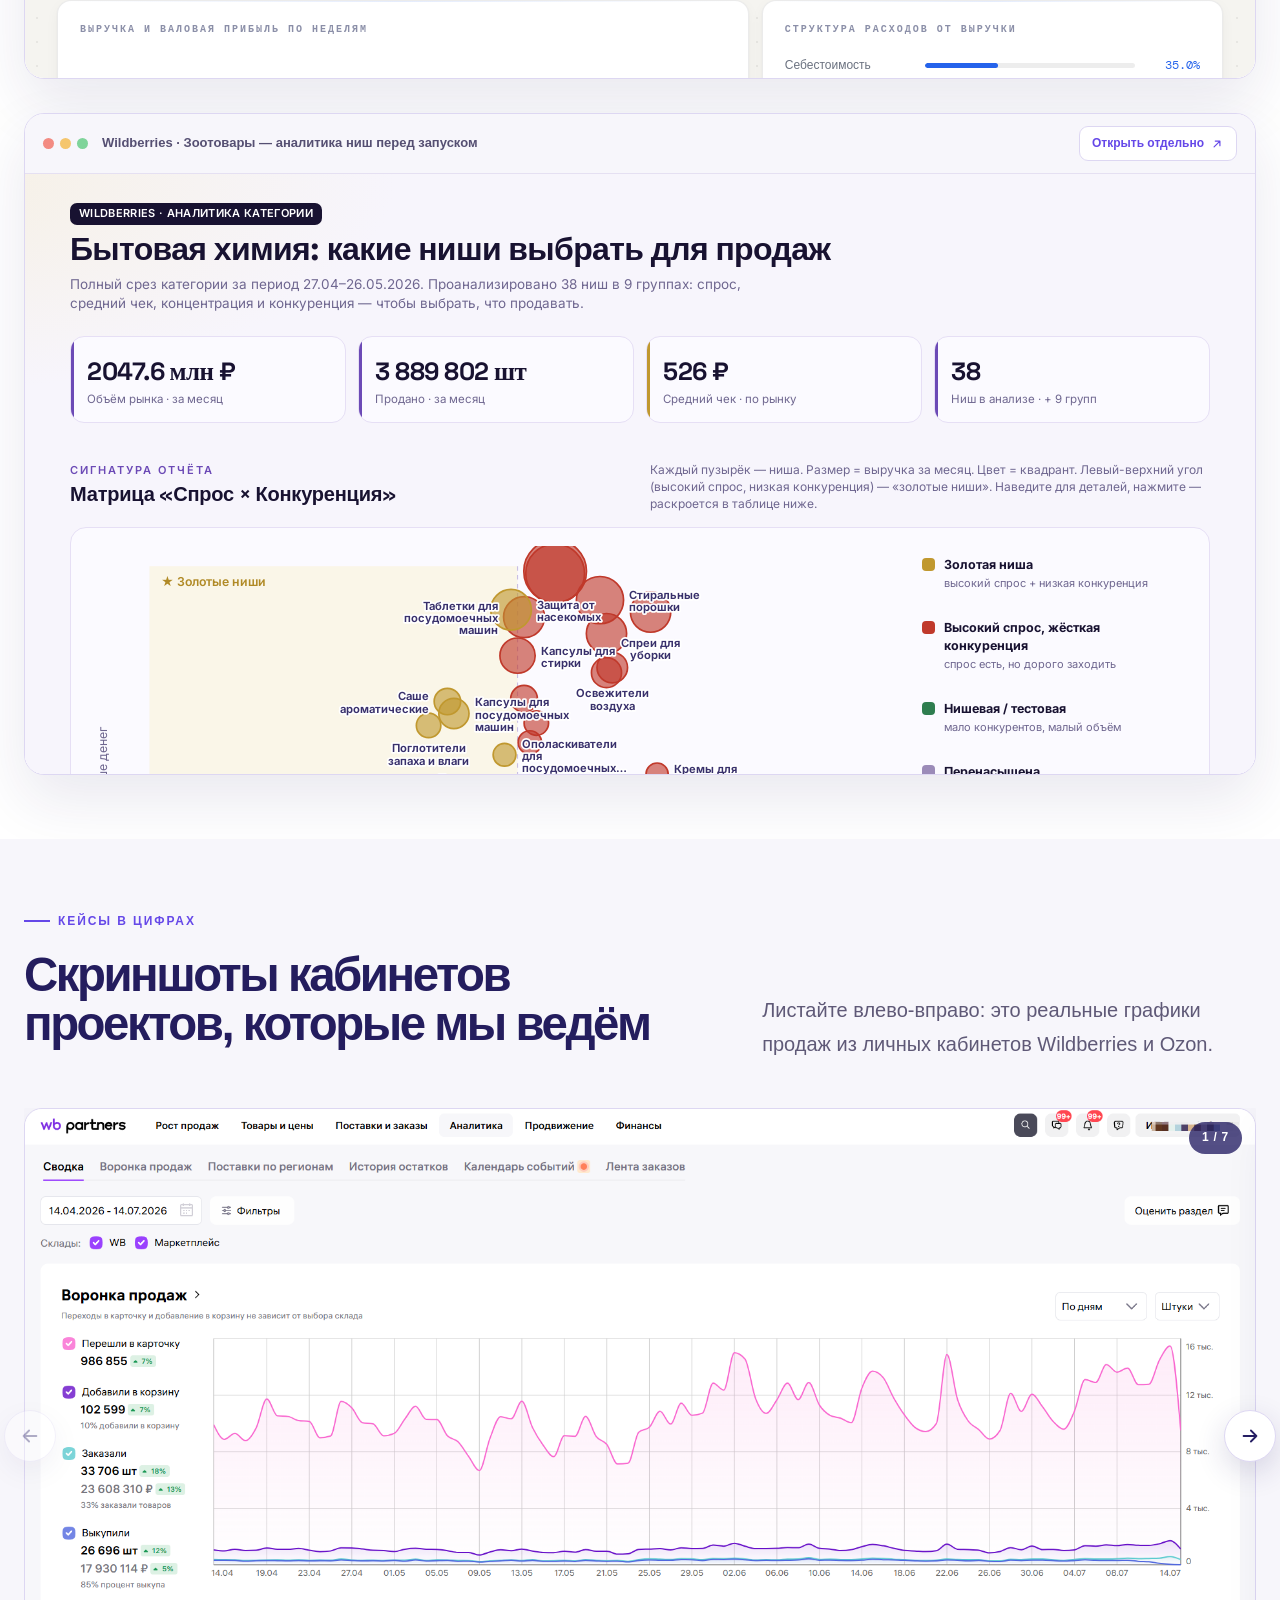
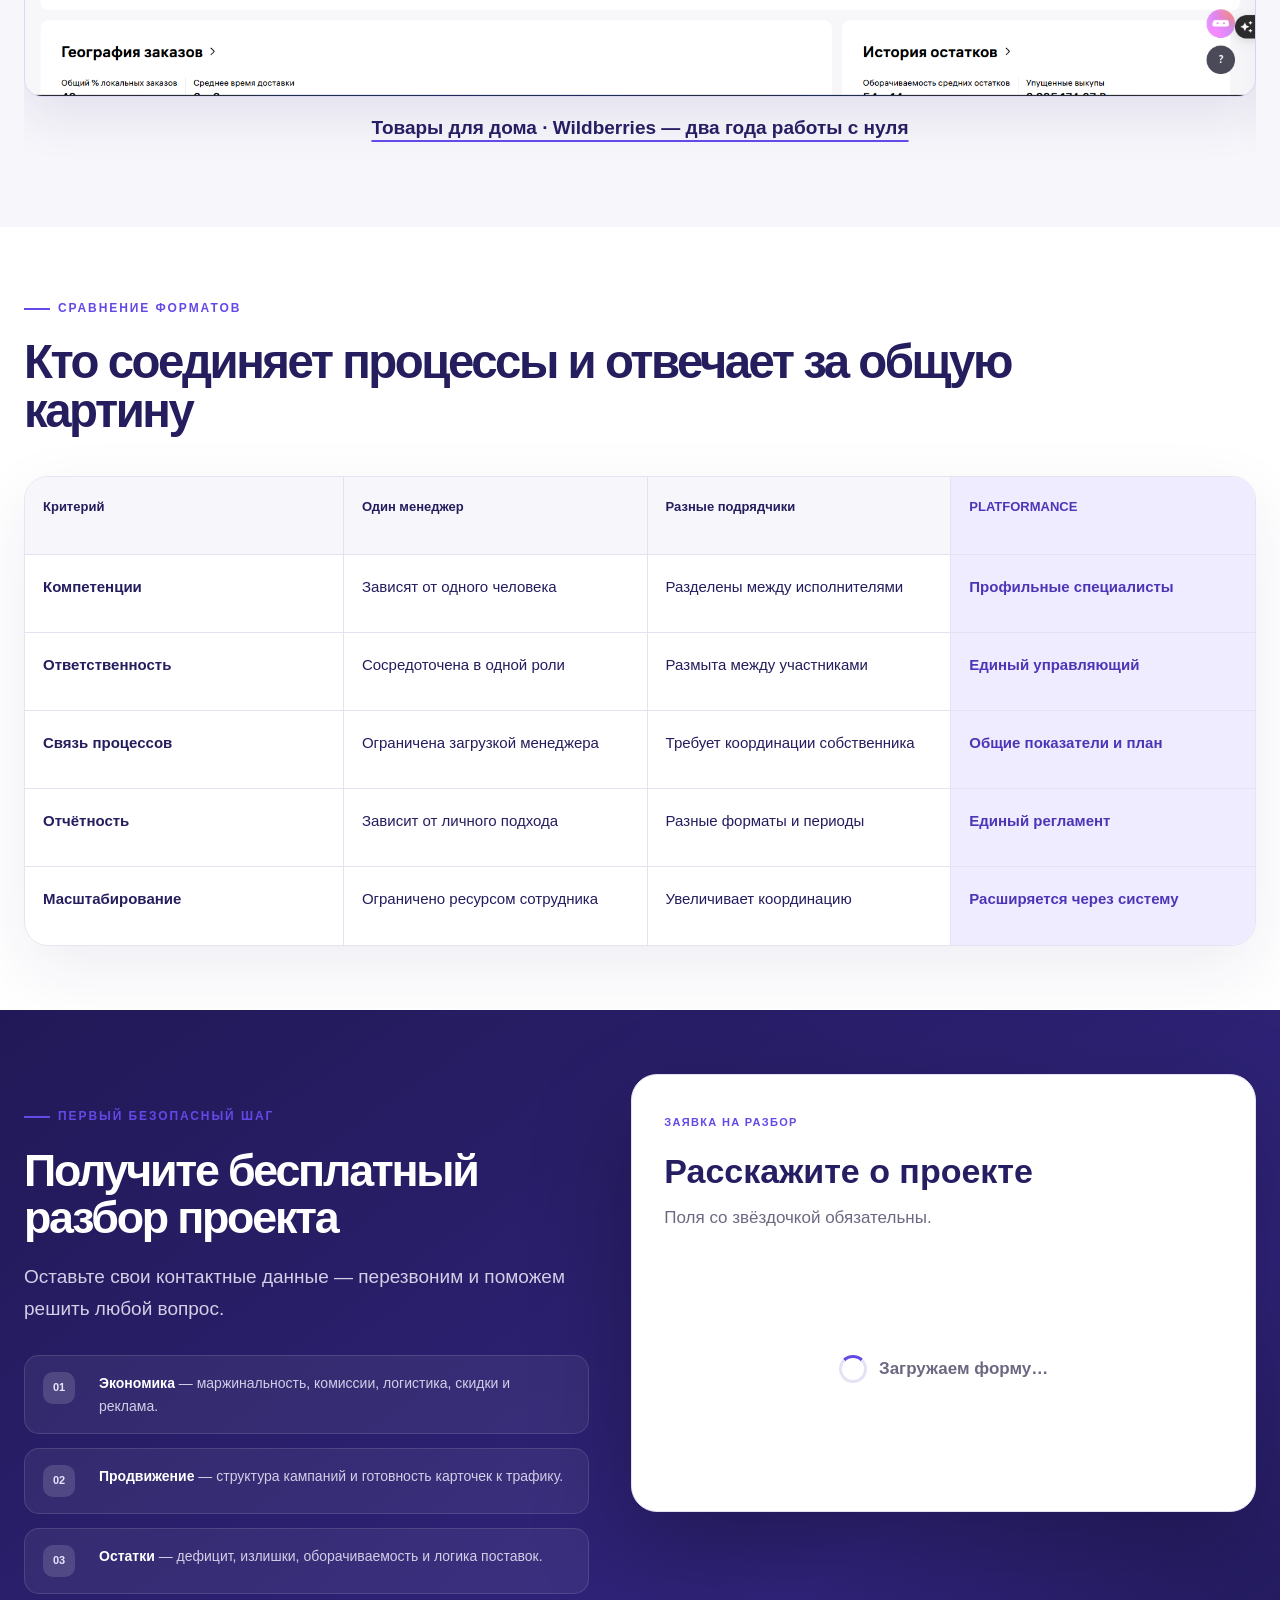
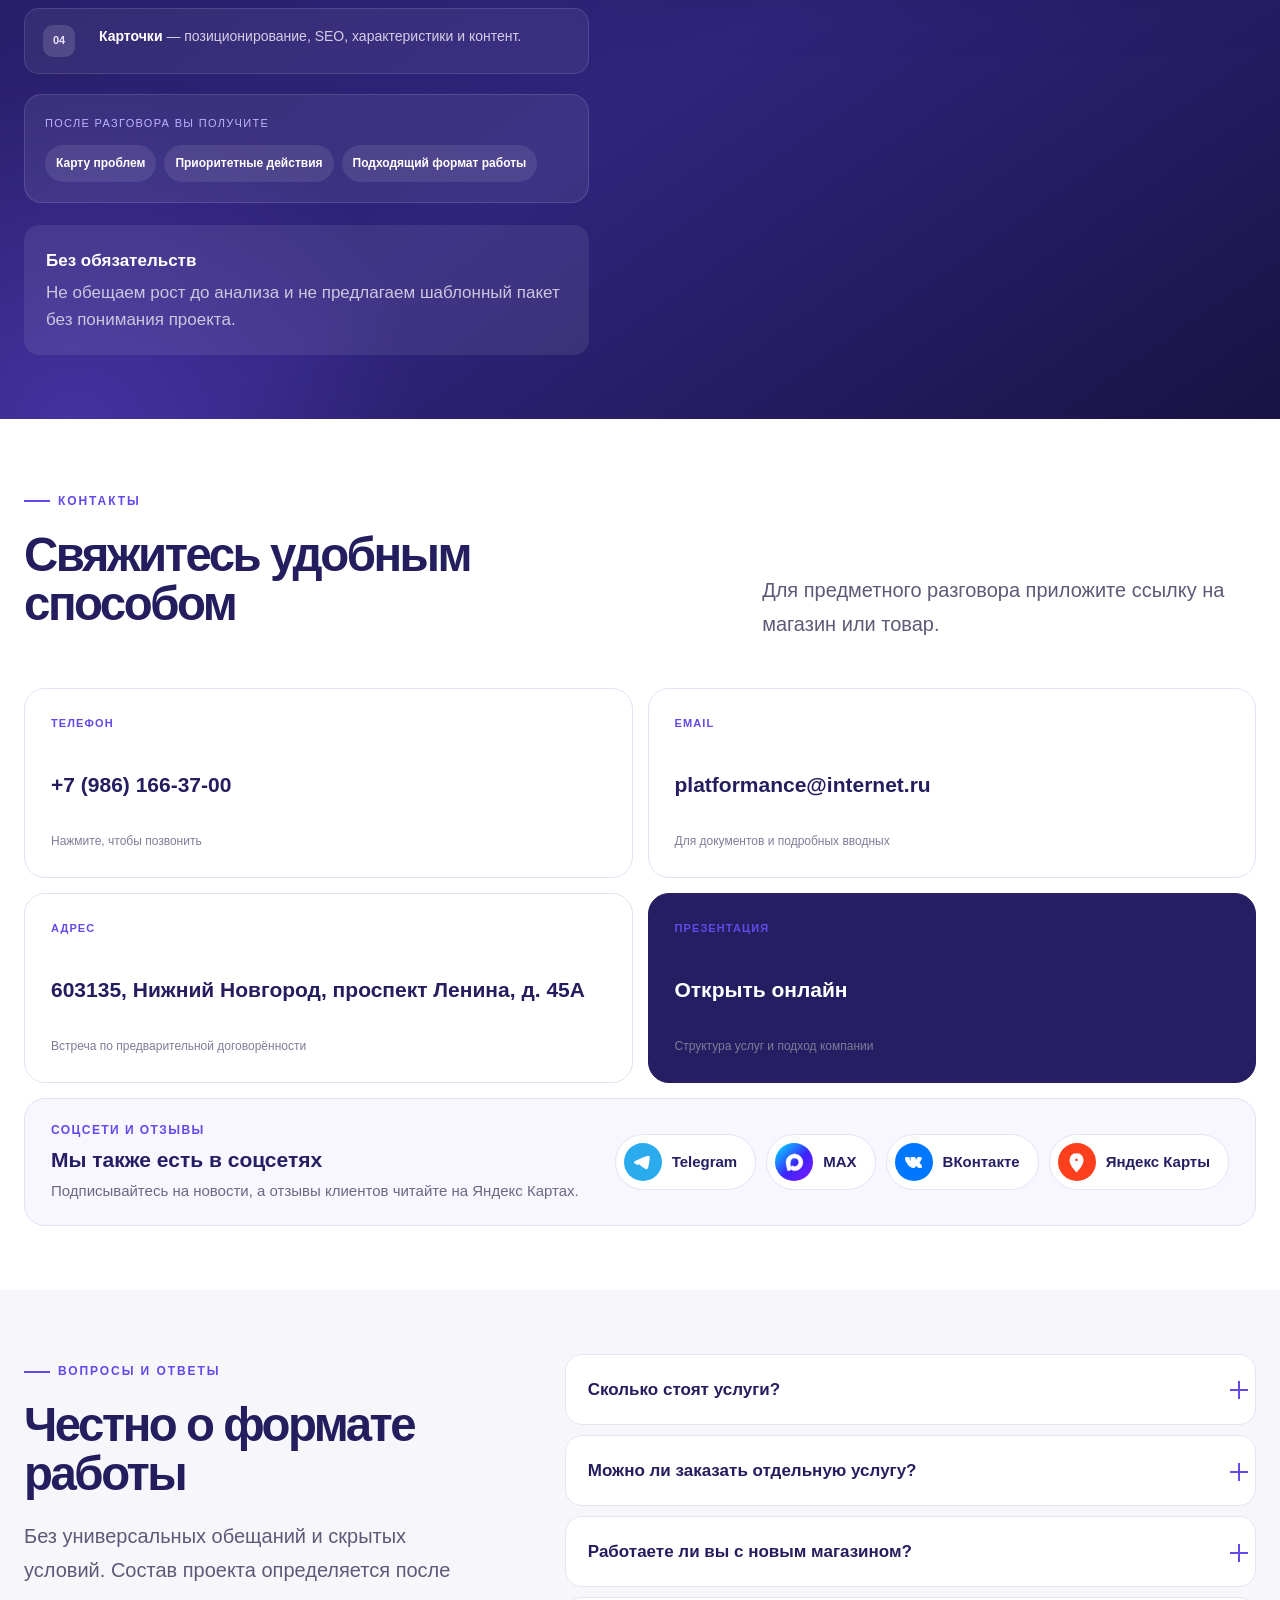
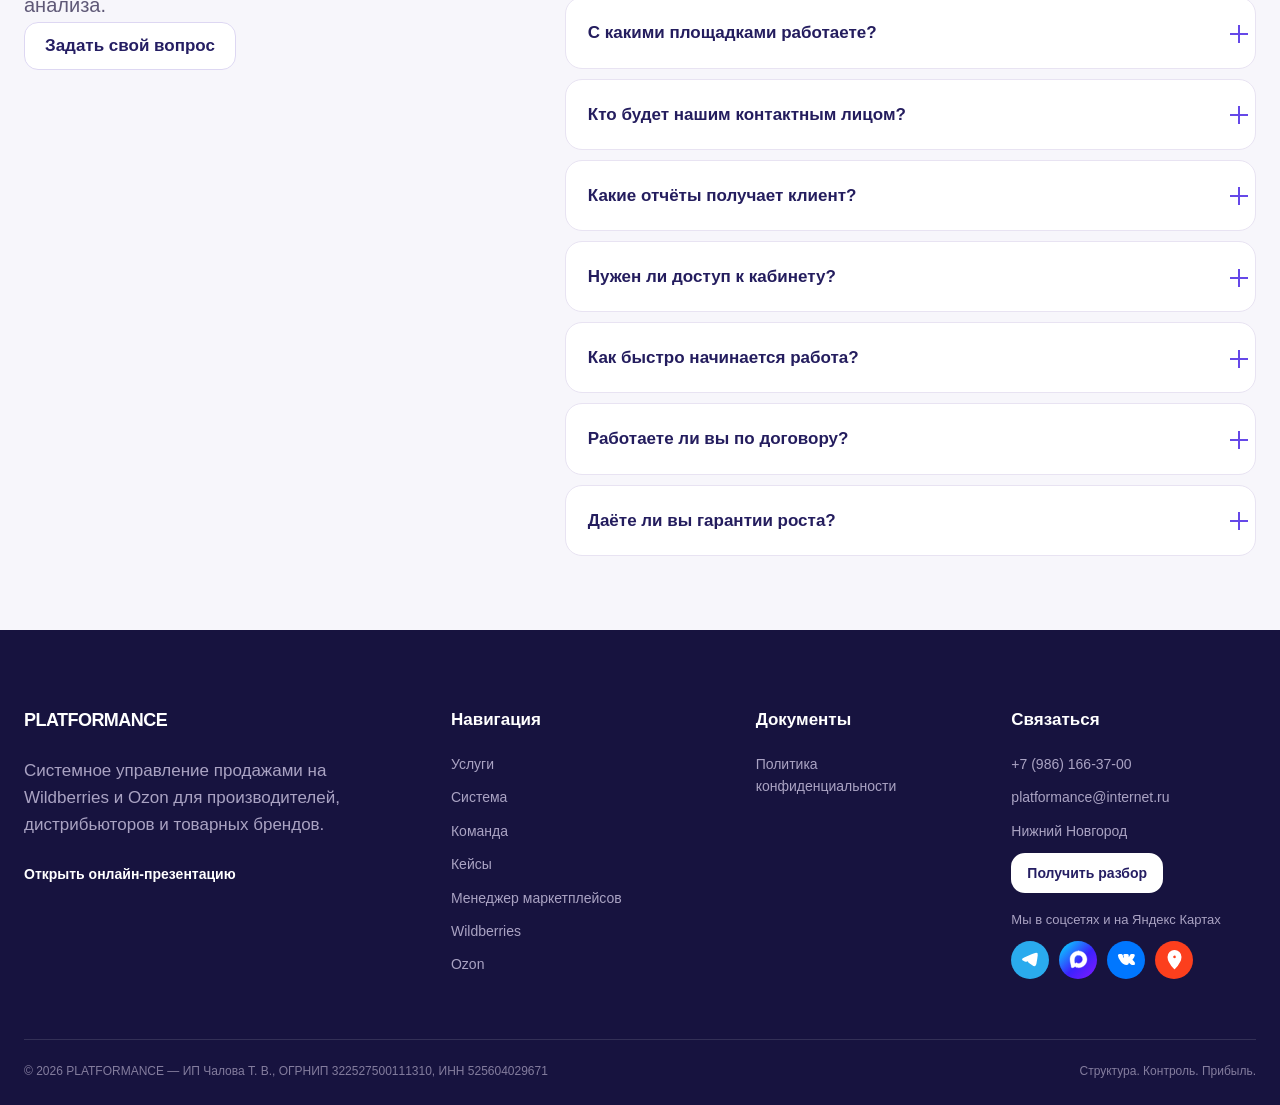
==== commit a3f206fd: "Пиксель VK Рекламы на всех страницах Счётчик Top.Mail.Ru (пиксель VK Рекламы 3802153) вставлен сразу" ====
--- a/index.html
+++ b/index.html
@@ -15,6 +15,20 @@
 </script>
 <noscript><div><img src="https://mc.yandex.ru/watch/111834033" style="position:absolute; left:-9999px;" alt=""></div></noscript>
 <!-- /Yandex.Metrika counter -->
+<!-- Top.Mail.Ru counter -->
+<script type="text/javascript">
+var _tmr = window._tmr || (window._tmr = []);
+_tmr.push({id: "3802153", type: "pageView", start: (new Date()).getTime()});
+(function (d, w, id) {
+  if (d.getElementById(id)) return;
+  var ts = d.createElement("script"); ts.type = "text/javascript"; ts.async = true; ts.id = id;
+  ts.src = "https://top-fwz1.mail.ru/js/code.js";
+  var f = function () {var s = d.getElementsByTagName("script")[0]; s.parentNode.insertBefore(ts, s);};
+  if (w.opera == "[object Opera]") { d.addEventListener("DOMContentLoaded", f, false); } else { f(); }
+})(document, window, "tmr-code");
+</script>
+<noscript><div><img src="https://top-fwz1.mail.ru/counter?id=3802153;js=na" style="position:absolute;left:-9999px;" alt="Top.Mail.Ru" /></div></noscript>
+<!-- /Top.Mail.Ru counter -->
 
 <title>PLATFORMANCE — системное ведение маркетплейсов под ключ</title>
 <meta name="description" content="Управление магазином на Wildberries (ВБ) и Ozon (Озон): карточки, поставки, реклама, финансы и развитие в единой системе.">
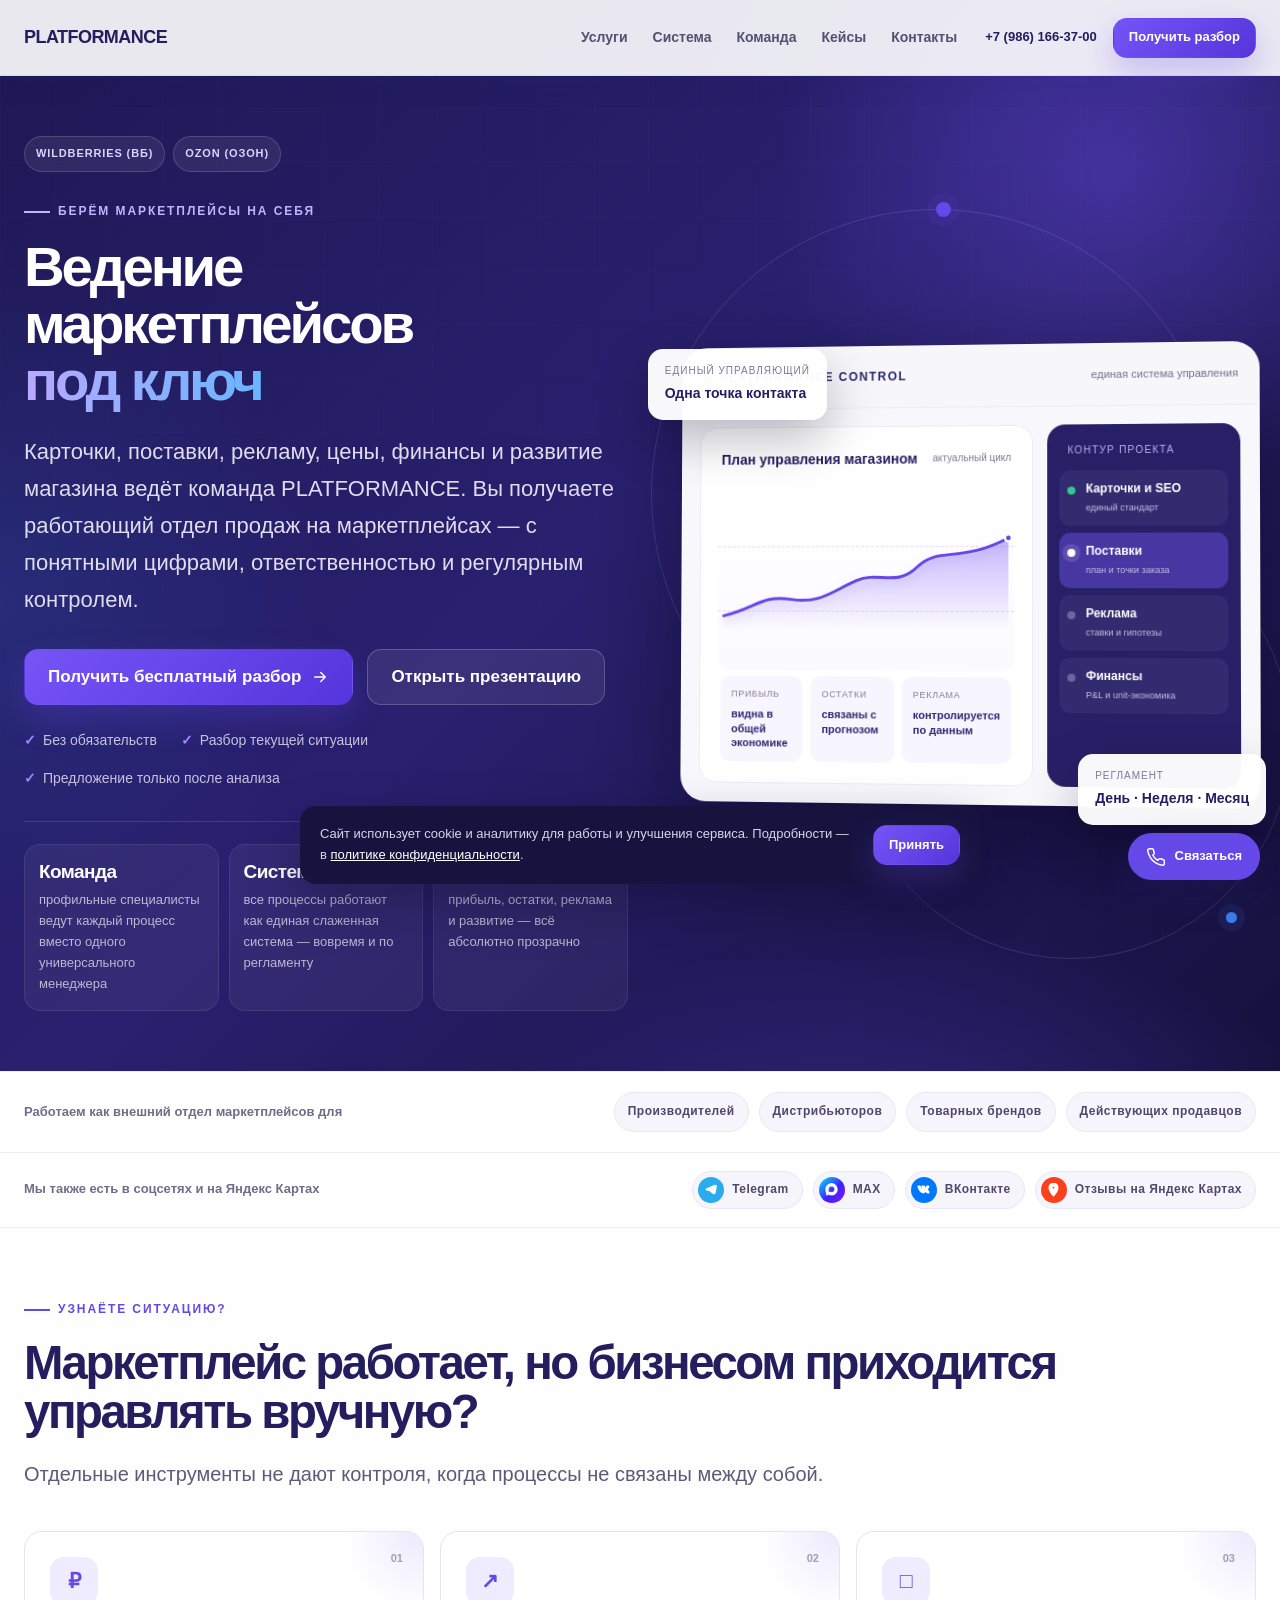
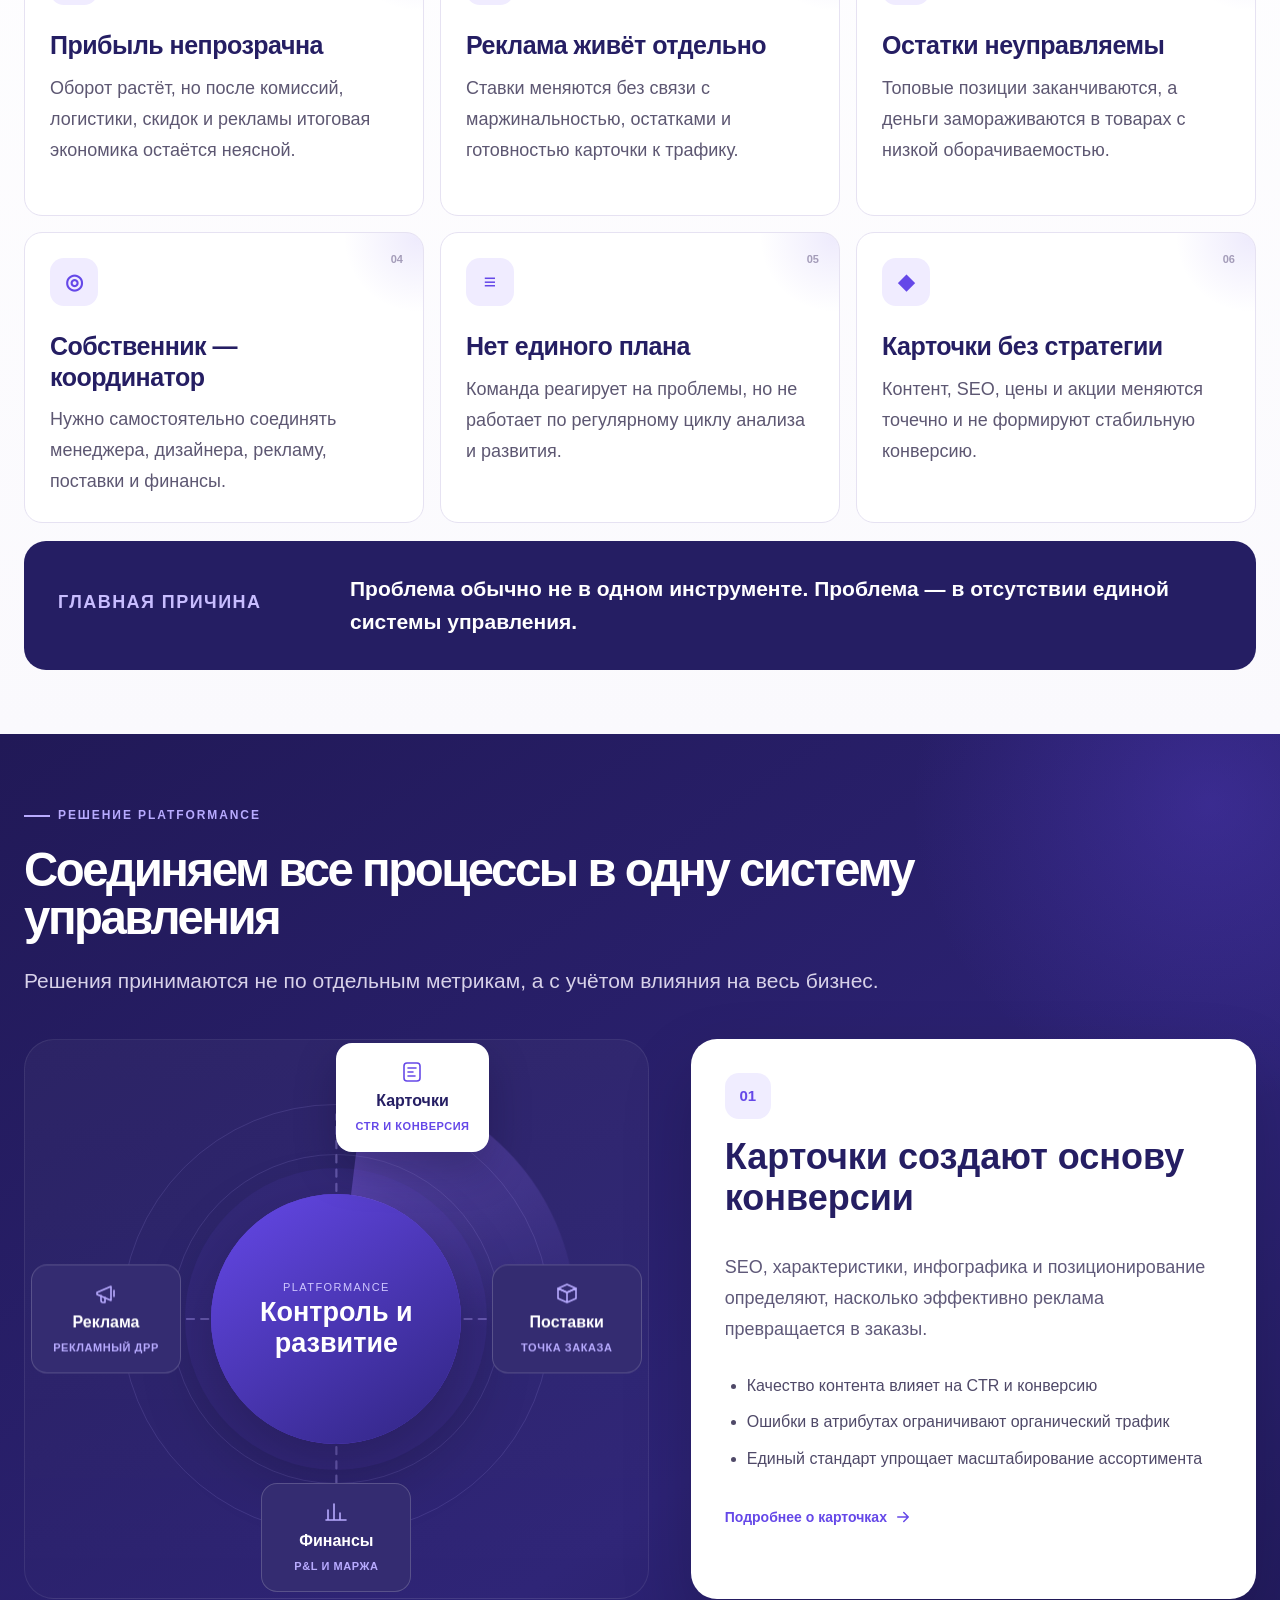
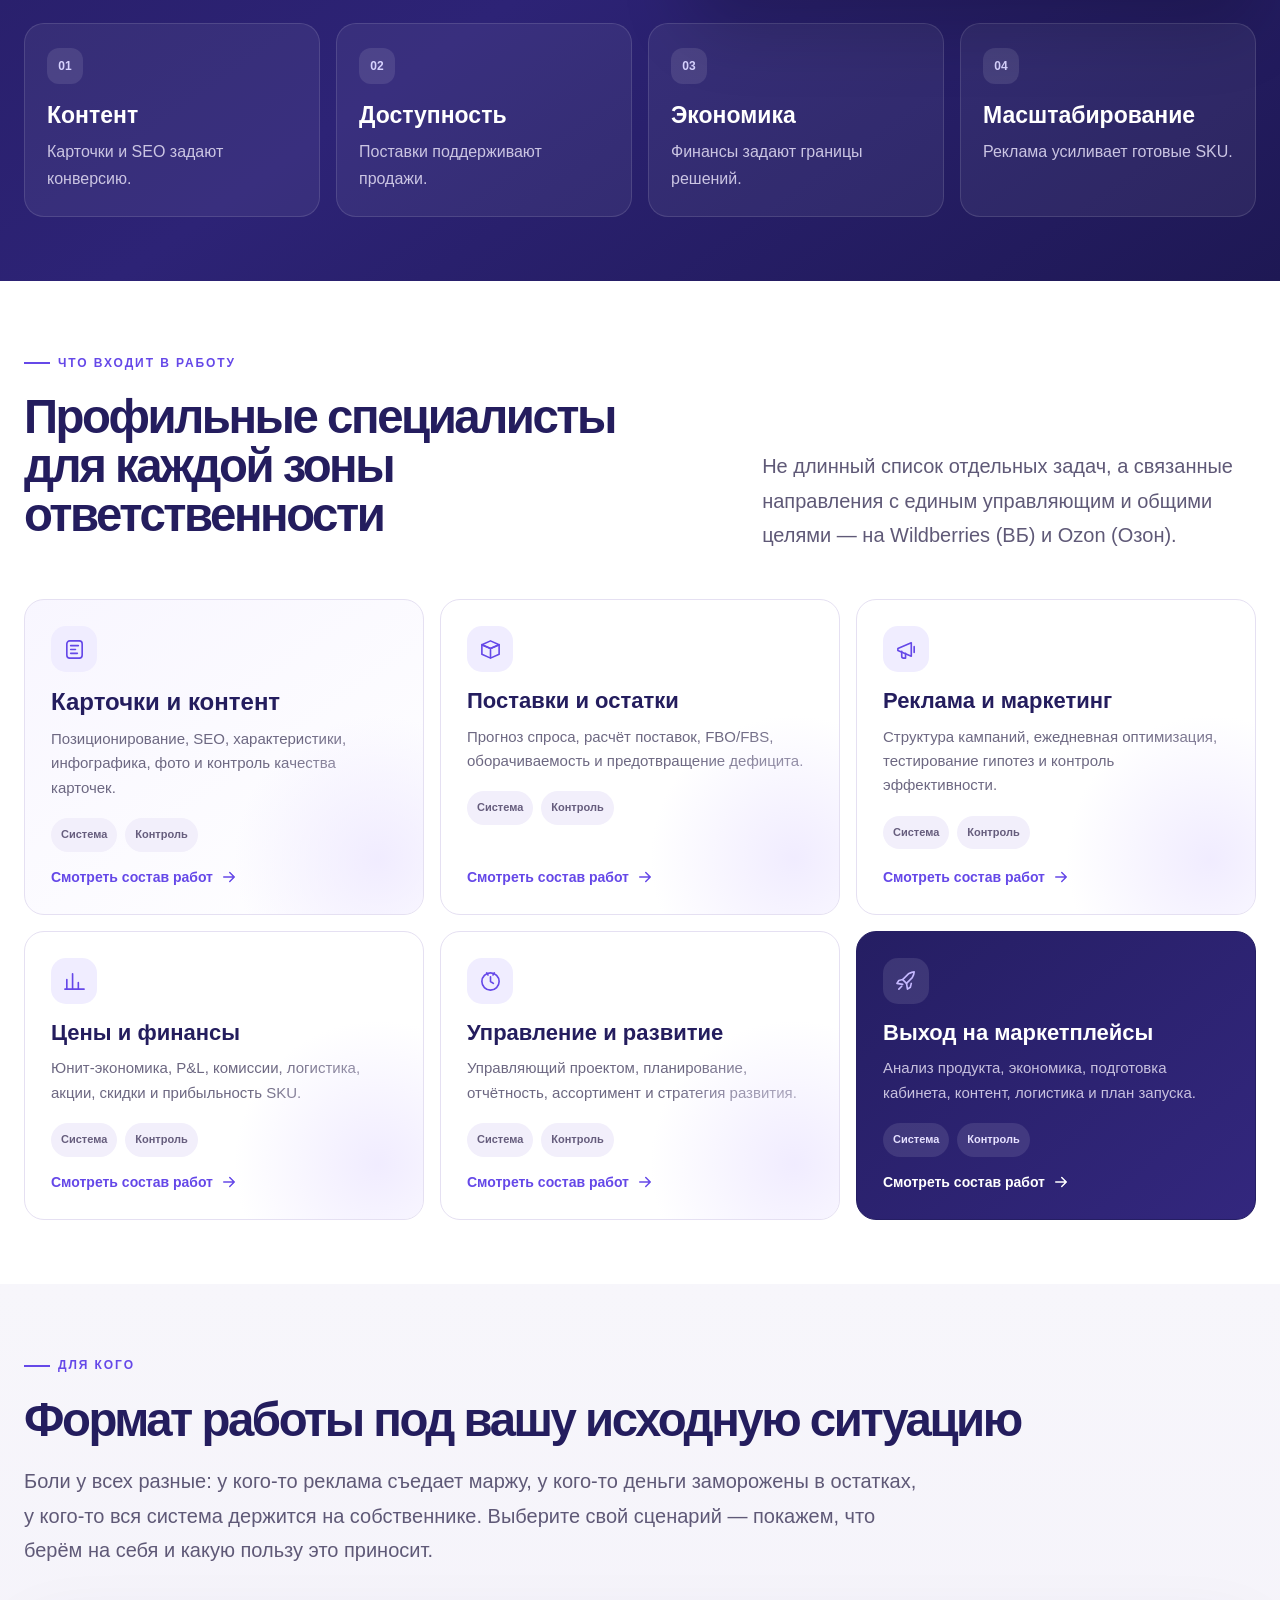
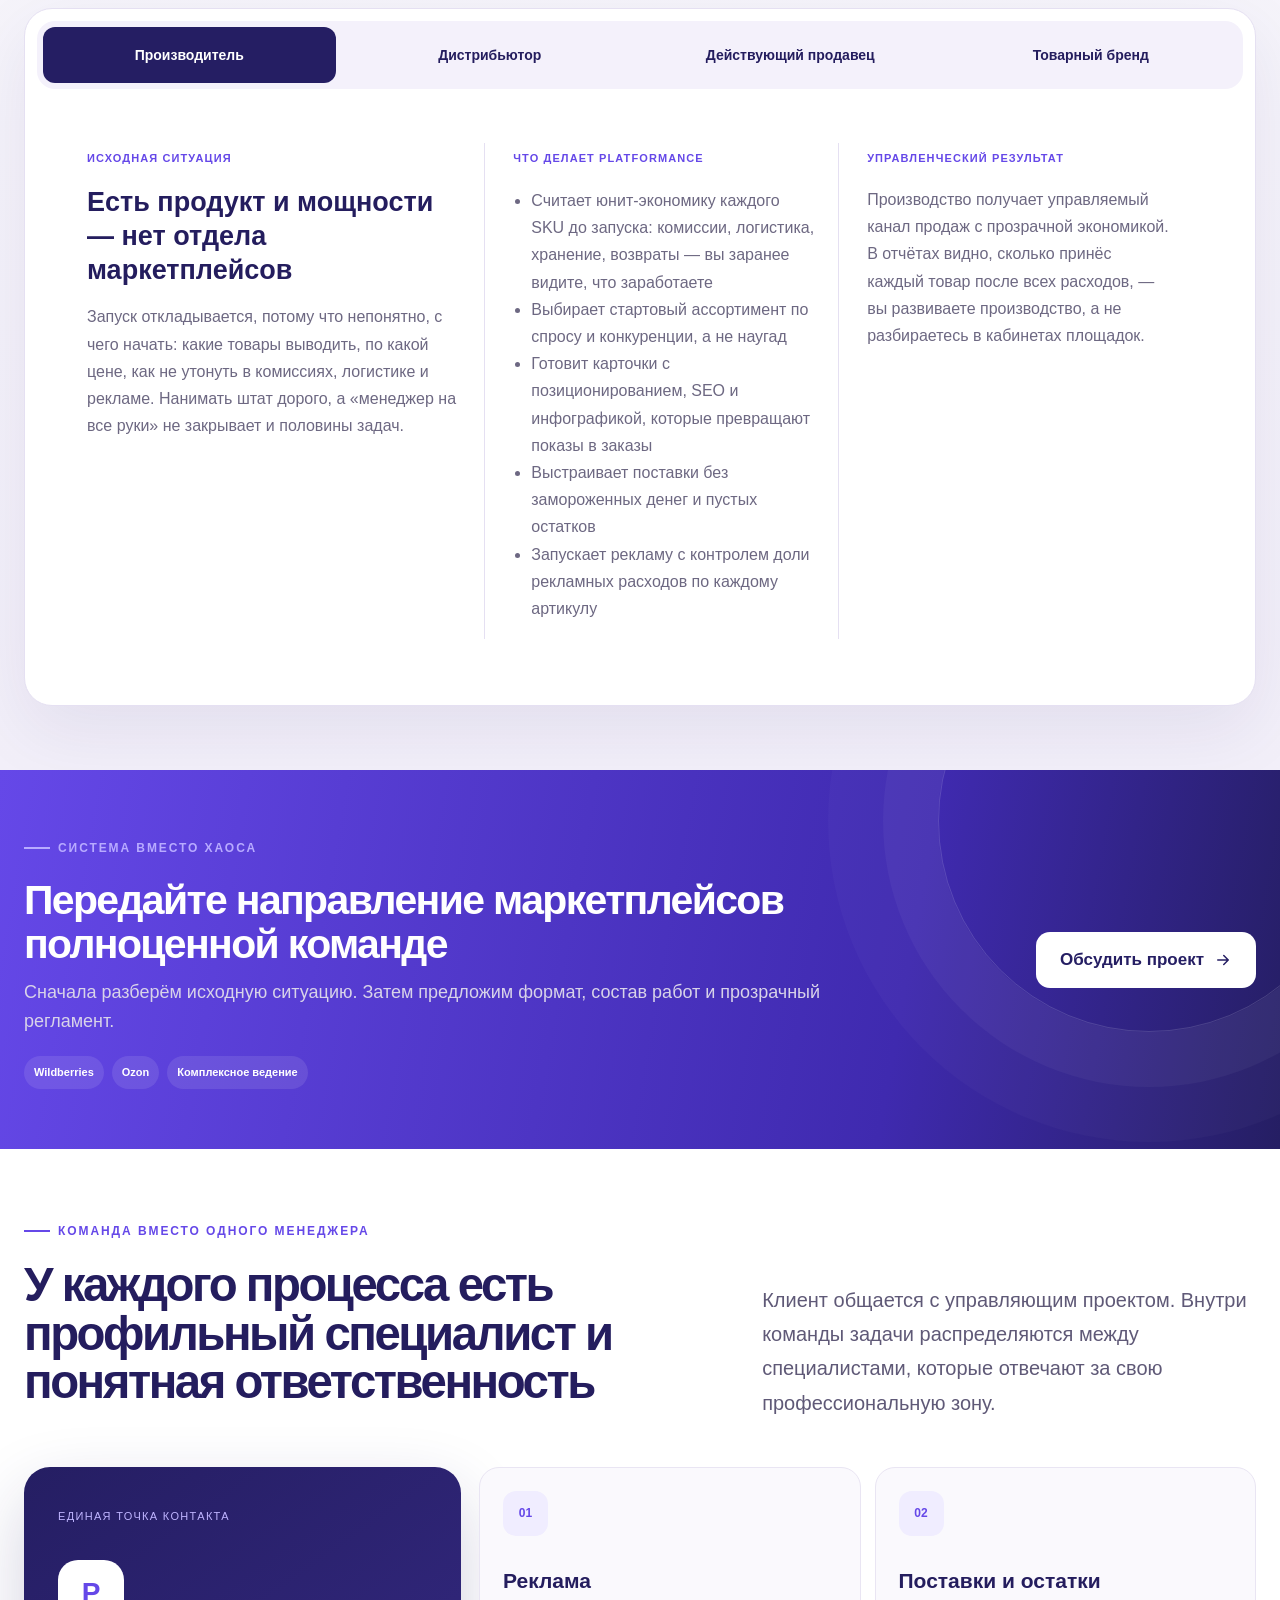
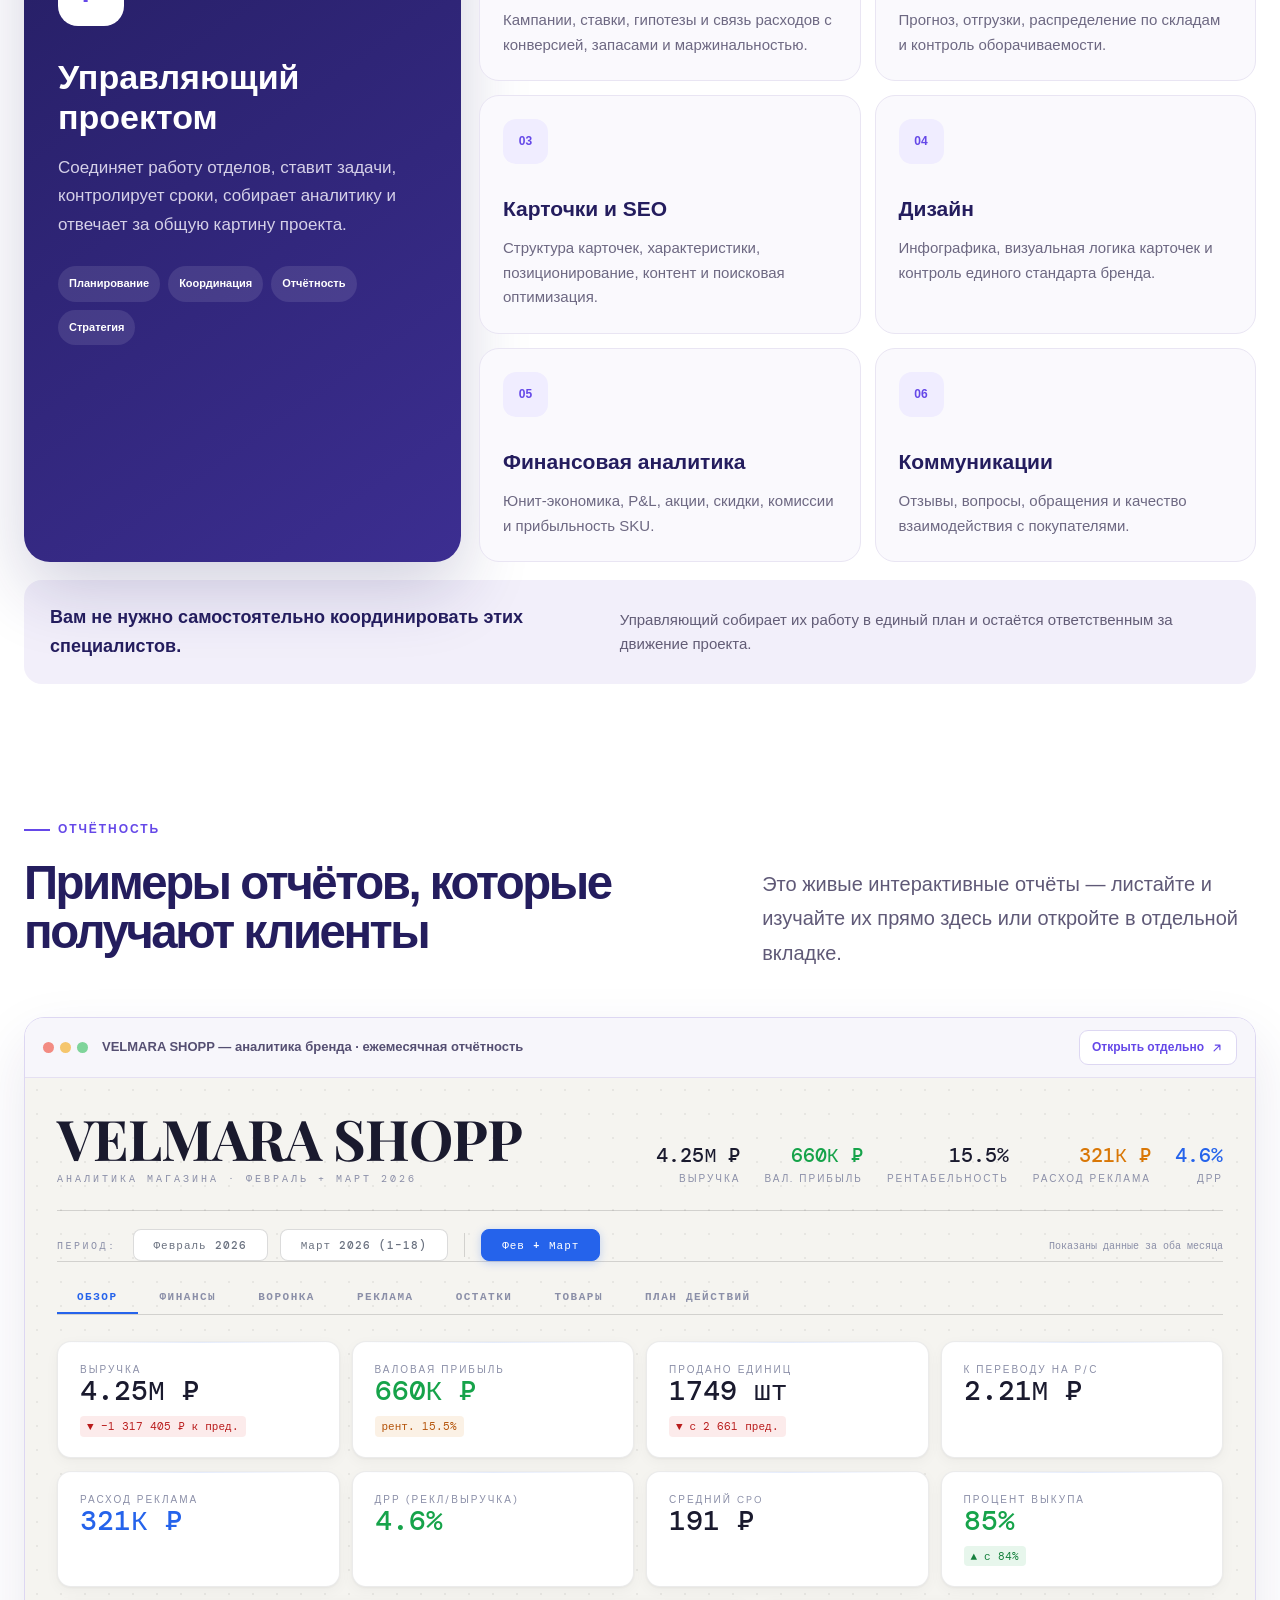
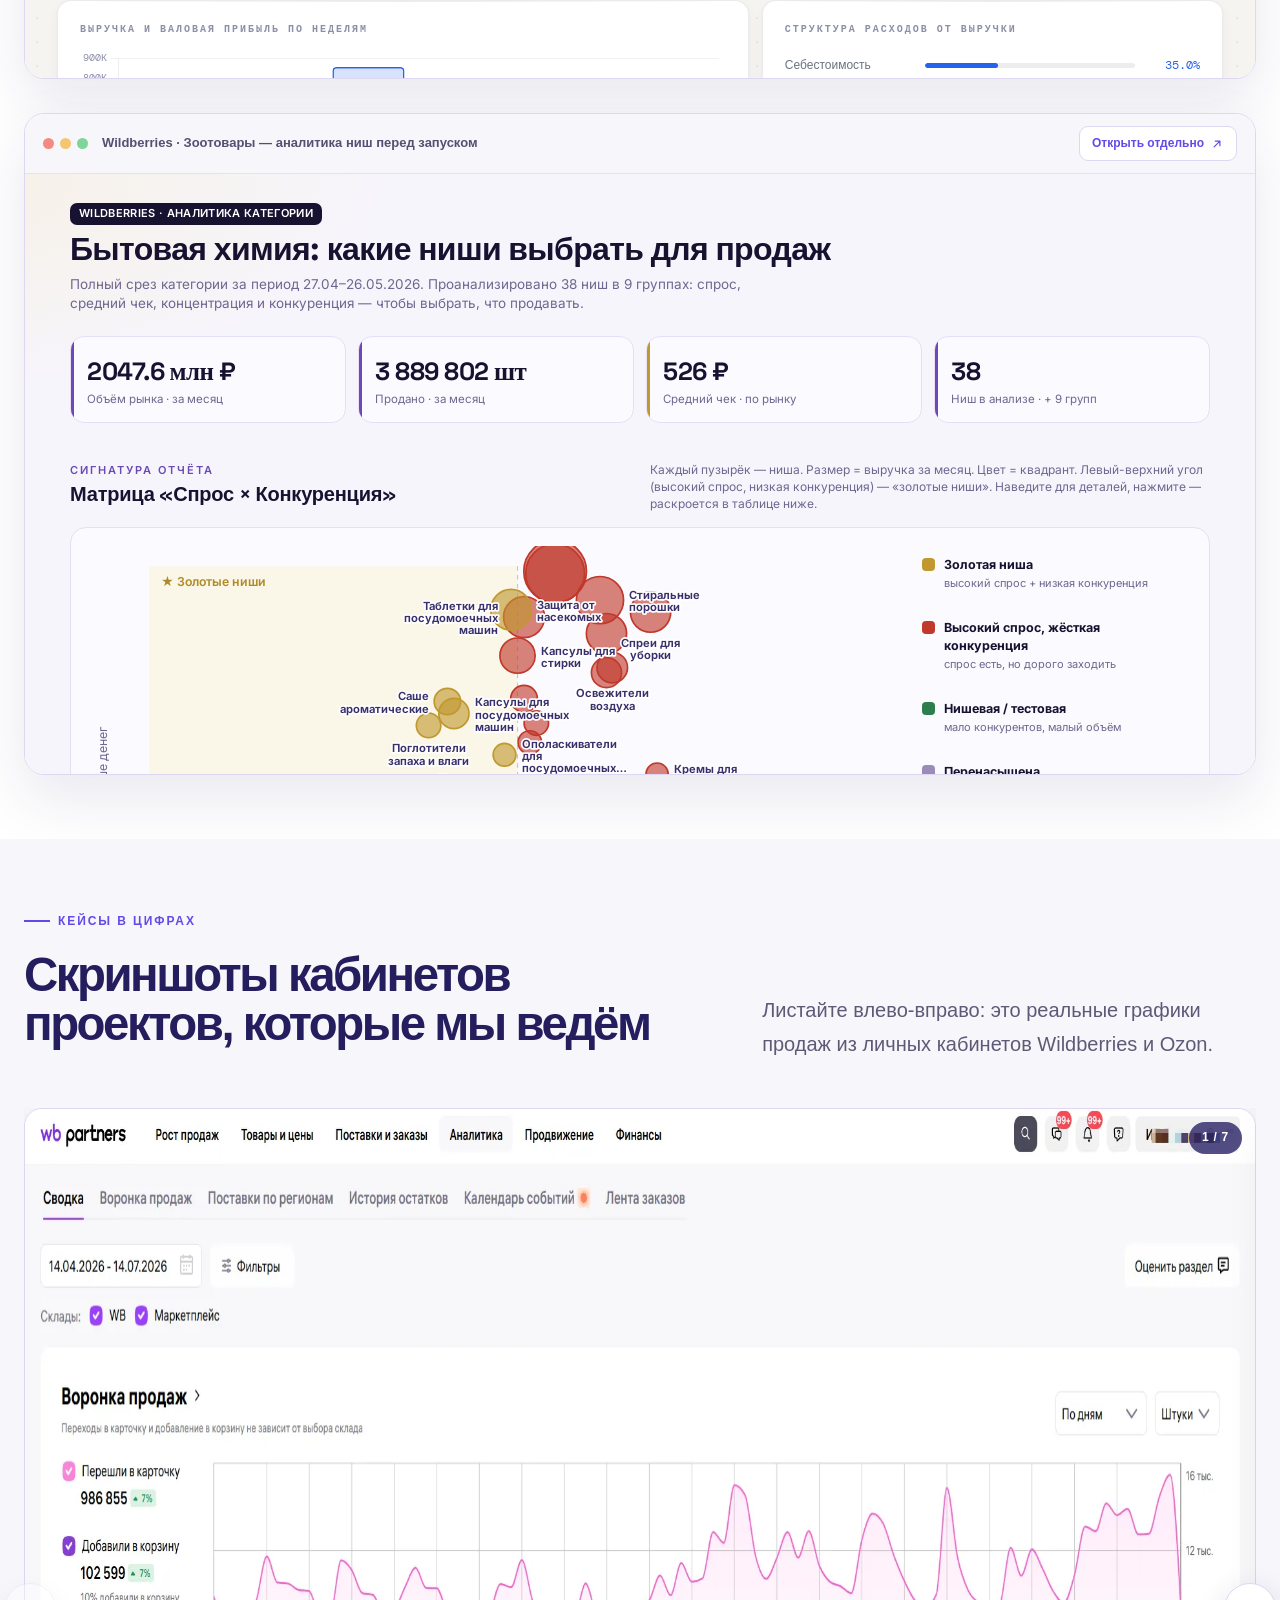
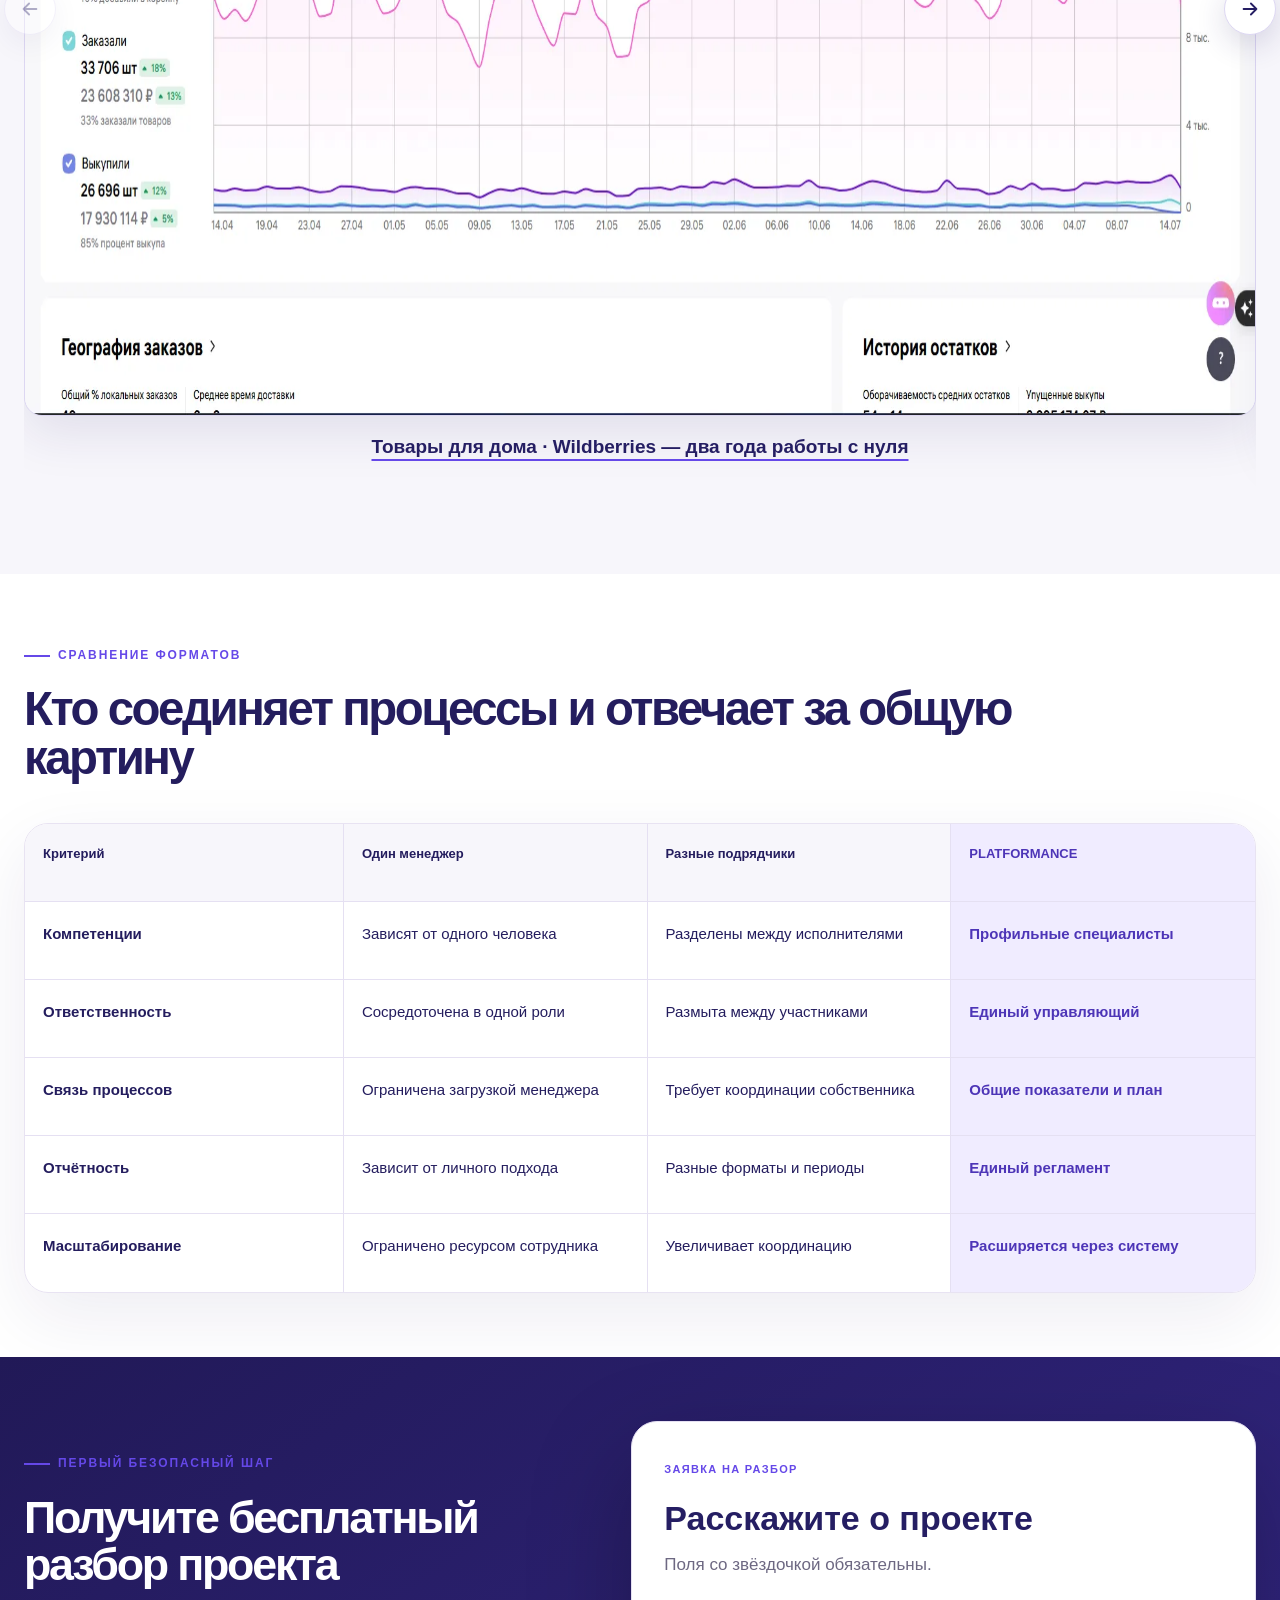
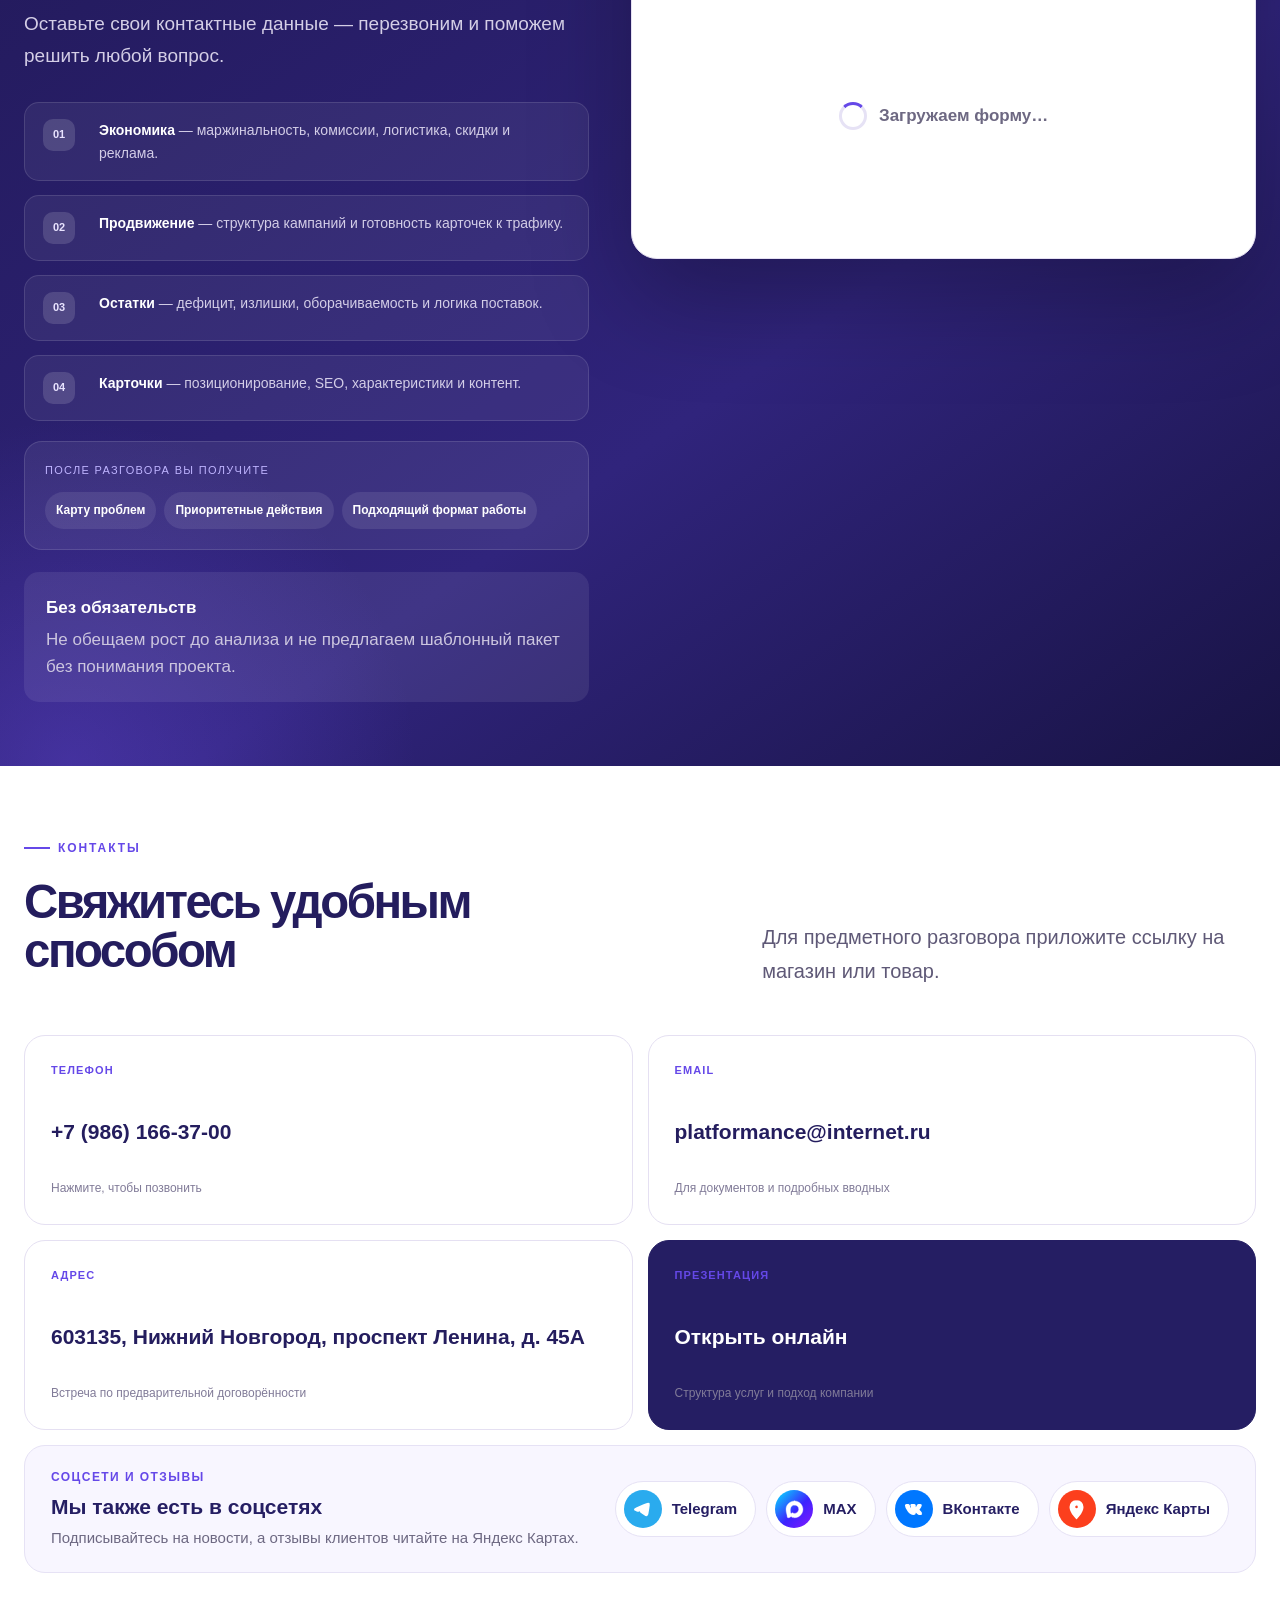
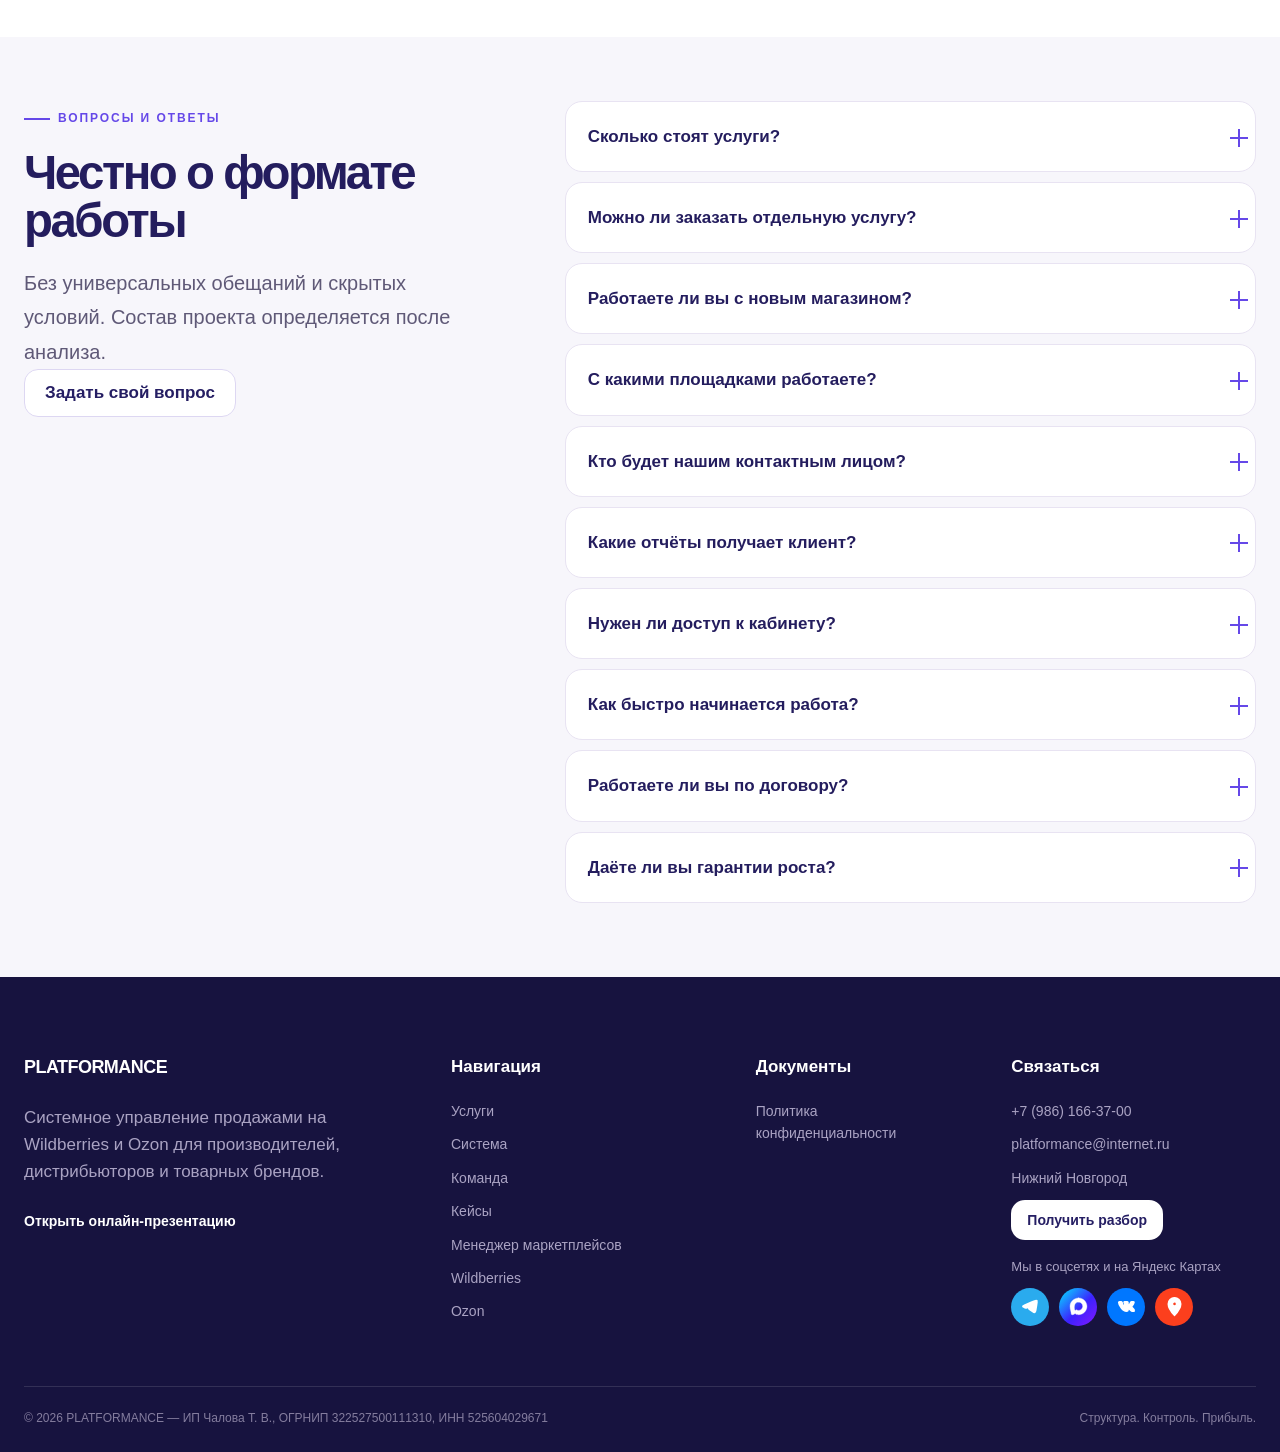
==== commit e54d2ba4: "Ускорить загрузку: отложить счётчики и форму Битрикс24, PNG -> WebP До правки главная тянула ~1 МБ д" ====
--- a/index.html
+++ b/index.html
@@ -3,33 +3,30 @@
 <head>
 <meta charset="utf-8">
 <meta name="viewport" content="width=device-width,initial-scale=1,viewport-fit=cover">
-<!-- Yandex.Metrika counter -->
+<!-- Счётчики (Яндекс.Метрика + Top.Mail.Ru/VK): тяжёлые скрипты качаем после первого
+     действия посетителя или через 3,5 с после load. Очереди ym/_tmr создаются сразу,
+     поэтому ни один вызов цели не теряется — счётчики разбирают очередь при загрузке. -->
 <script type="text/javascript">
    (function(m,e,t,r,i,k,a){m[i]=m[i]||function(){(m[i].a=m[i].a||[]).push(arguments)};
-   m[i].l=1*new Date();
-   for (var j = 0; j < document.scripts.length; j++) {if (document.scripts[j].src === r) { return; }}
-   k=e.createElement(t),a=e.getElementsByTagName(t)[0],k.async=1,k.src=r,a.parentNode.insertBefore(k,a)})
-   (window, document,'script','https://mc.yandex.ru/metrika/tag.js?id=111834033','ym');
-
+   m[i].l=1*new Date()})(window, document,'script','https://mc.yandex.ru/metrika/tag.js?id=111834033','ym');
    ym(111834033, 'init', {ssr:true, webvisor:true, clickmap:true, trackLinks:true, accurateTrackBounce:true});
+   var _tmr = window._tmr || (window._tmr = []);
+   _tmr.push({id: "3802153", type: "pageView", start: (new Date()).getTime()});
+   (function(){
+     var fired = false, evs = ['pointerdown','scroll','keydown','touchstart'];
+     function loadCounters(){
+       if (fired) return; fired = true;
+       evs.forEach(function(ev){ removeEventListener(ev, loadCounters); });
+       ['https://mc.yandex.ru/metrika/tag.js?id=111834033','https://top-fwz1.mail.ru/js/code.js'].forEach(function(src){
+         var s = document.createElement('script'); s.async = true; s.src = src; document.head.appendChild(s);
+       });
+     }
+     evs.forEach(function(ev){ addEventListener(ev, loadCounters, {passive:true}); });
+     addEventListener('load', function(){ setTimeout(loadCounters, 3500); });
+   })();
 </script>
 <noscript><div><img src="https://mc.yandex.ru/watch/111834033" style="position:absolute; left:-9999px;" alt=""></div></noscript>
-<!-- /Yandex.Metrika counter -->
-<!-- Top.Mail.Ru counter -->
-<script type="text/javascript">
-var _tmr = window._tmr || (window._tmr = []);
-_tmr.push({id: "3802153", type: "pageView", start: (new Date()).getTime()});
-(function (d, w, id) {
-  if (d.getElementById(id)) return;
-  var ts = d.createElement("script"); ts.type = "text/javascript"; ts.async = true; ts.id = id;
-  ts.src = "https://top-fwz1.mail.ru/js/code.js";
-  var f = function () {var s = d.getElementsByTagName("script")[0]; s.parentNode.insertBefore(ts, s);};
-  if (w.opera == "[object Opera]") { d.addEventListener("DOMContentLoaded", f, false); } else { f(); }
-})(document, window, "tmr-code");
-</script>
 <noscript><div><img src="https://top-fwz1.mail.ru/counter?id=3802153;js=na" style="position:absolute;left:-9999px;" alt="Top.Mail.Ru" /></div></noscript>
-<!-- /Top.Mail.Ru counter -->
-
 <title>PLATFORMANCE — системное ведение маркетплейсов под ключ</title>
 <meta name="description" content="Управление магазином на Wildberries (ВБ) и Ozon (Озон): карточки, поставки, реклама, финансы и развитие в единой системе.">
 <meta name="theme-color" content="#251E63">
@@ -39,9 +36,10 @@
 <meta property="og:type" content="website"><meta property="og:locale" content="ru_RU"><meta property="og:site_name" content="PLATFORMANCE"><meta property="og:title" content="PLATFORMANCE — системное ведение маркетплейсов"><meta property="og:description" content="Команда, которая управляет карточками, поставками, рекламой, финансами и развитием магазина."><meta property="og:url" content="https://platformance.ru/"><meta property="og:image" content="https://platformance.ru/assets/og-cover.png"><meta property="og:image:width" content="1200"><meta property="og:image:height" content="630">
 <script>document.documentElement.classList.add('js')</script>
 <link rel="stylesheet" href="assets/styles.css?v=25">
-<!-- Форма заявки Битрикс24 грузит 4 файла по цепочке. Первые два запрашиваем сразу (адреса те же, что строит загрузчик Битрикса), ко второму серверу заранее открываем соединение. Основной пакет не предзагружаем: метку его версии Битрикс меняет при обновлениях -->
+<!-- Форма заявки Битрикс24 (~480 КБ в 4 файлах) грузится лениво: загрузчик стартует,
+     когда посетитель приблизился к форме на 1500px (или перешёл по якорю #audit).
+     Соединения к серверам Битрикса открываем заранее — старт будет быстрым. -->
 <link rel="preconnect" href="https://cdn-ru.bitrix24.ru"><link rel="preconnect" href="https://b24-pdnc01.bitrix24.ru">
-<script>(function(t){var b='https://cdn-ru.bitrix24.ru/b34954568/crm/form/';[b+'loader_4.js?'+(t/18e4|0),b+'app.js?'+(t/864e5|0)].forEach(function(u){var l=document.createElement('link');l.rel='preload';l.as='script';l.href=u;document.head.appendChild(l)})})(Date.now())</script>
 <script type="application/ld+json">{"@context":"https://schema.org","@graph":[{"@type":"Organization","@id":"https://platformance.ru/#organization","name":"PLATFORMANCE","legalName":"ИП Чалова Татьяна Владимировна","taxID":"525604029671","identifier":"ОГРНИП 322527500111310","url":"https://platformance.ru/","email":"platformance@internet.ru","telephone":"+79861663700","address":{"@type":"PostalAddress","addressLocality":"Нижний Новгород","addressRegion":"Нижегородская область","postalCode":"603135","streetAddress":"проспект Ленина, д. 45А","addressCountry":"RU"},"sameAs":["https://grown-cetacean-x3xdais.gamma.site/","https://t.me/Platformancepublic","https://max.ru/channel_Platformancepublic","https://vk.com/platformance","https://vc.ru/id6088067","https://workspace.ru/contractors/platformance/","https://yandex.ru/maps/org/platformance/71777039199/","https://2gis.ru/n_novgorod/firm/70000001117310529"],"contactPoint":{"@type":"ContactPoint","contactType":"sales","telephone":"+79861663700","email":"platformance@internet.ru","areaServed":"RU","availableLanguage":"Russian"}},{"@type":"WebSite","url":"https://platformance.ru/","name":"PLATFORMANCE","publisher":{"@id":"https://platformance.ru/#organization"}},{"@type":"Service","name":"Системное ведение маркетплейсов под ключ","provider":{"@id":"https://platformance.ru/#organization"},"areaServed":{"@type":"Country","name":"Россия"},"serviceType":"Управление магазинами на Wildberries и Ozon","hasOfferCatalog":{"@type":"OfferCatalog","name":"Услуги PLATFORMANCE","itemListElement":[{"@type":"Offer","itemOffered":{"@type":"Service","name":"Карточки и контент","description":"Структура карточек, характеристики, инфографика и поисковая оптимизация на маркетплейсах"}},{"@type":"Offer","itemOffered":{"@type":"Service","name":"Поставки и остатки","description":"Прогноз спроса, отгрузки, распределение по складам и контроль оборачиваемости"}},{"@type":"Offer","itemOffered":{"@type":"Service","name":"Реклама и маркетинг","description":"Кампании, ставки, тесты и связь рекламных расходов с юнит-экономикой"}},{"@type":"Offer","itemOffered":{"@type":"Service","name":"Цены и финансы","description":"Юнит-экономика, P&L, акции, скидки и прибыльность SKU"}},{"@type":"Offer","itemOffered":{"@type":"Service","name":"Управление и развитие","description":"Планирование ассортимента, отчётность и координация работы команды"}},{"@type":"Offer","itemOffered":{"@type":"Service","name":"Выход на маркетплейсы","description":"Запуск магазина на Wildberries и Ozon: кабинет, документы, первые поставки"}}]}},{"@type":"FAQPage","@id":"https://platformance.ru/#faq","mainEntity":[{"@type":"Question","name":"Сколько стоят услуги?","acceptedAnswer":{"@type":"Answer","text":"Стоимость определяется после анализа проекта и зависит от ассортимента, состояния кабинета, количества площадок и объёма задач. До знакомства с проектом мы не называем шаблонную цену."}},{"@type":"Question","name":"Можно ли заказать отдельную услугу?","acceptedAnswer":{"@type":"Answer","text":"Да, когда задача действительно локальная. На разборе мы объясним, можно ли решить её отдельно или причина связана с рекламой, карточками, поставками либо экономикой."}},{"@type":"Question","name":"Работаете ли вы с новым магазином?","acceptedAnswer":{"@type":"Answer","text":"Да, если у проекта есть продукт, ресурсы для запуска и готовность выстраивать экономику, контент, логистику и продвижение как единую систему."}},{"@type":"Question","name":"С какими площадками работаете?","acceptedAnswer":{"@type":"Answer","text":"Основные направления — Wildberries (ВБ) и Ozon (Озон). Другие площадки обсуждаются только при наличии подходящей компетенции и подтверждённого объёма работ."}},{"@type":"Question","name":"Кто будет нашим контактным лицом?","acceptedAnswer":{"@type":"Answer","text":"У проекта есть управляющий, который координирует профильных специалистов, собирает общую картину и остаётся единым контактным лицом для клиента."}},{"@type":"Question","name":"Какие отчёты получает клиент?","acceptedAnswer":{"@type":"Answer","text":"Регулярные отчёты по ключевым изменениям, рекламе, остаткам и ассортименту, а также ежемесячный финансовый разбор и обновление плана развития."}},{"@type":"Question","name":"Нужен ли доступ к кабинету?","acceptedAnswer":{"@type":"Answer","text":"Для полноценного аудита и ведения необходимы рабочие доступы к данным проекта. Их объём и порядок передачи фиксируются на этапе онбординга."}},{"@type":"Question","name":"Как быстро начинается работа?","acceptedAnswer":{"@type":"Answer","text":"Срок старта зависит от готовности данных, доступов и согласования договора. После онбординга команда формирует первичный план и запускает регулярный рабочий цикл."}},{"@type":"Question","name":"Работаете ли вы по договору?","acceptedAnswer":{"@type":"Answer","text":"Да. Формат, состав работ, ответственность, коммуникация и порядок оплаты фиксируются до начала работы."}},{"@type":"Question","name":"Даёте ли вы гарантии роста?","acceptedAnswer":{"@type":"Answer","text":"Мы не обещаем конкретный оборот до анализа. Мы отвечаем за прозрачный процесс, регламент, расчёты, качество исполнения и обоснованность управленческих решений."}}]}]}</script>
 <script src="assets/config.js?v=25" defer></script><script src="assets/app.js?v=25" defer></script>
 </head>
@@ -186,13 +184,13 @@
     <div class="section-head split reveal"><div><span class="eyebrow">Кейсы в цифрах</span><h2>Скриншоты кабинетов проектов, которые мы ведём</h2></div><p>Листайте влево-вправо: это реальные графики продаж из личных кабинетов Wildberries и Ozon.</p></div>
     <div class="case-slider reveal" data-case-slider>
       <div class="cs-track" data-cs-track>
-        <figure class="cs-slide"><a href="assets/cases/case-home-wb.png" target="_blank" rel="noopener"><img src="assets/cases/case-home-wb.png" alt="Кейс: товары для дома на Wildberries, два года работы с нуля — воронка продаж и заказы на 23,6 млн ₽ за квартал" loading="lazy"></a><figcaption>Товары для дома · Wildberries — два года работы с нуля</figcaption></figure>
-        <figure class="cs-slide"><a href="assets/cases/case-shoes-ozon.png" target="_blank" rel="noopener"><img src="assets/cases/case-shoes-ozon.png" alt="Кейс: обувь на Ozon — результат за 3 месяца, старт с 1 млн ₽" loading="lazy"></a><figcaption>Обувь · Ozon — результат за 3 месяца, старт с 1 млн ₽</figcaption></figure>
-        <figure class="cs-slide"><a href="assets/cases/case-cosmetics-wb.png" target="_blank" rel="noopener"><img src="assets/cases/case-cosmetics-wb.png" alt="Кейс: ниша косметики на Wildberries — только три месяца работы" loading="lazy"></a><figcaption>Косметика · Wildberries — только три месяца работы</figcaption></figure>
-        <figure class="cs-slide"><a href="assets/cases/case-food-ozon.png" target="_blank" rel="noopener"><img src="assets/cases/case-food-ozon.png" alt="Кейс: продукты питания на Ozon — 3 месяца, старт с 1,5 млн ₽" loading="lazy"></a><figcaption>Продукты питания · Ozon — 3 месяца, старт с 1,5 млн ₽</figcaption></figure>
-        <figure class="cs-slide"><a href="assets/cases/case-home-ozon.png" target="_blank" rel="noopener"><img src="assets/cases/case-home-ozon.png" alt="Кейс: товары для дома на Ozon — 6 месяцев работы, старт с 500 тыс. ₽" loading="lazy"></a><figcaption>Товары для дома · Ozon — 6 месяцев работы, старт с 500 тыс. ₽</figcaption></figure>
-        <figure class="cs-slide"><a href="assets/cases/case-furniture-ozon.png" target="_blank" rel="noopener"><img src="assets/cases/case-furniture-ozon.png" alt="Кейс: мебель на Ozon — 1,5 месяца работы, существенно подняли цены" loading="lazy"></a><figcaption>Мебель · Ozon — 1,5 месяца работы, существенно подняли цены</figcaption></figure>
-        <figure class="cs-slide"><a href="assets/cases/case-auto-wb.png" target="_blank" rel="noopener"><img src="assets/cases/case-auto-wb.png" alt="Кейс: автотовары на Wildberries — старт с нуля" loading="lazy"></a><figcaption>Автотовары · Wildberries — старт с нуля</figcaption></figure>
+        <figure class="cs-slide"><a href="assets/cases/case-home-wb.webp" target="_blank" rel="noopener"><img src="assets/cases/case-home-wb.webp" width="1904" height="908" decoding="async" alt="Кейс: товары для дома на Wildberries, два года работы с нуля — воронка продаж и заказы на 23,6 млн ₽ за квартал" loading="lazy"></a><figcaption>Товары для дома · Wildberries — два года работы с нуля</figcaption></figure>
+        <figure class="cs-slide"><a href="assets/cases/case-shoes-ozon.webp" target="_blank" rel="noopener"><img src="assets/cases/case-shoes-ozon.webp" width="1904" height="938" decoding="async" alt="Кейс: обувь на Ozon — результат за 3 месяца, старт с 1 млн ₽" loading="lazy"></a><figcaption>Обувь · Ozon — результат за 3 месяца, старт с 1 млн ₽</figcaption></figure>
+        <figure class="cs-slide"><a href="assets/cases/case-cosmetics-wb.webp" target="_blank" rel="noopener"><img src="assets/cases/case-cosmetics-wb.webp" width="1904" height="846" decoding="async" alt="Кейс: ниша косметики на Wildberries — только три месяца работы" loading="lazy"></a><figcaption>Косметика · Wildberries — только три месяца работы</figcaption></figure>
+        <figure class="cs-slide"><a href="assets/cases/case-food-ozon.webp" target="_blank" rel="noopener"><img src="assets/cases/case-food-ozon.webp" width="1904" height="954" decoding="async" alt="Кейс: продукты питания на Ozon — 3 месяца, старт с 1,5 млн ₽" loading="lazy"></a><figcaption>Продукты питания · Ozon — 3 месяца, старт с 1,5 млн ₽</figcaption></figure>
+        <figure class="cs-slide"><a href="assets/cases/case-home-ozon.webp" target="_blank" rel="noopener"><img src="assets/cases/case-home-ozon.webp" width="1904" height="954" decoding="async" alt="Кейс: товары для дома на Ozon — 6 месяцев работы, старт с 500 тыс. ₽" loading="lazy"></a><figcaption>Товары для дома · Ozon — 6 месяцев работы, старт с 500 тыс. ₽</figcaption></figure>
+        <figure class="cs-slide"><a href="assets/cases/case-furniture-ozon.webp" target="_blank" rel="noopener"><img src="assets/cases/case-furniture-ozon.webp" width="1904" height="914" decoding="async" alt="Кейс: мебель на Ozon — 1,5 месяца работы, существенно подняли цены" loading="lazy"></a><figcaption>Мебель · Ozon — 1,5 месяца работы, существенно подняли цены</figcaption></figure>
+        <figure class="cs-slide"><a href="assets/cases/case-auto-wb.webp" target="_blank" rel="noopener"><img src="assets/cases/case-auto-wb.webp" width="1904" height="955" decoding="async" alt="Кейс: автотовары на Wildberries — старт с нуля" loading="lazy"></a><figcaption>Автотовары · Wildberries — старт с нуля</figcaption></figure>
       </div>
       <button class="cs-btn cs-prev" data-cs-prev aria-label="Предыдущий кейс"><svg viewBox="0 0 24 24"><path d="M19 12H5M11 6l-6 6 6 6"/></svg></button>
       <button class="cs-btn cs-next" data-cs-next aria-label="Следующий кейс"><svg viewBox="0 0 24 24"><path d="M5 12h14M13 6l6 6-6 6"/></svg></button>
@@ -227,7 +225,9 @@
     </div>
     <div class="form-card reveal delay-1"><div class="form-card-head"><span>Заявка на разбор</span><h2>Расскажите о проекте</h2><p>Поля со звёздочкой обязательны.</p></div>
       <div class="b24-form-slot" data-b24-slot>
-        <script data-b24-form="inline/4/btnjoi" data-skip-moving="true">(function(w,d,u){var s=d.createElement('script');s.async=true;s.src=u+'?'+(Date.now()/180000|0);var h=d.getElementsByTagName('script')[0];h.parentNode.insertBefore(s,h);})(window,document,'https://cdn-ru.bitrix24.ru/b34954568/crm/form/loader_4.js');</script>
+        <script data-b24-form="inline/4/btnjoi" data-skip-moving="true">(function(){var tag=document.currentScript,started=false;function go(){if(started)return;started=true;(function(w,d,u){var s=d.createElement('script');s.async=true;s.src=u+'?'+(Date.now()/180000|0);var h=d.getElementsByTagName('script')[0];h.parentNode.insertBefore(s,h);})(window,document,'https://cdn-ru.bitrix24.ru/b34954568/crm/form/loader_4.js')}
+if('IntersectionObserver' in window){var io=new IntersectionObserver(function(es){for(var i=0;i<es.length;i++){if(es[i].isIntersecting){io.disconnect();go();break}}},{rootMargin:'1500px'});io.observe(tag.parentNode)}else{go()}
+addEventListener('hashchange',function(){if(location.hash==='#audit')go()});if(location.hash==='#audit')go();})();</script>
         <p class="b24-loading" data-b24-loading hidden>Загружаем форму…</p>
       </div>
       <div class="b24-fallback" data-b24-fallback hidden><p><b>Форма загружается дольше обычного.</b> Можно не ждать — позвоните или напишите нам, разберём проект так же бесплатно:</p><p class="b24-fallback-links"><a href="tel:+79861663700">+7 (986) 166-37-00</a><a href="mailto:platformance@internet.ru">platformance@internet.ru</a></p></div>
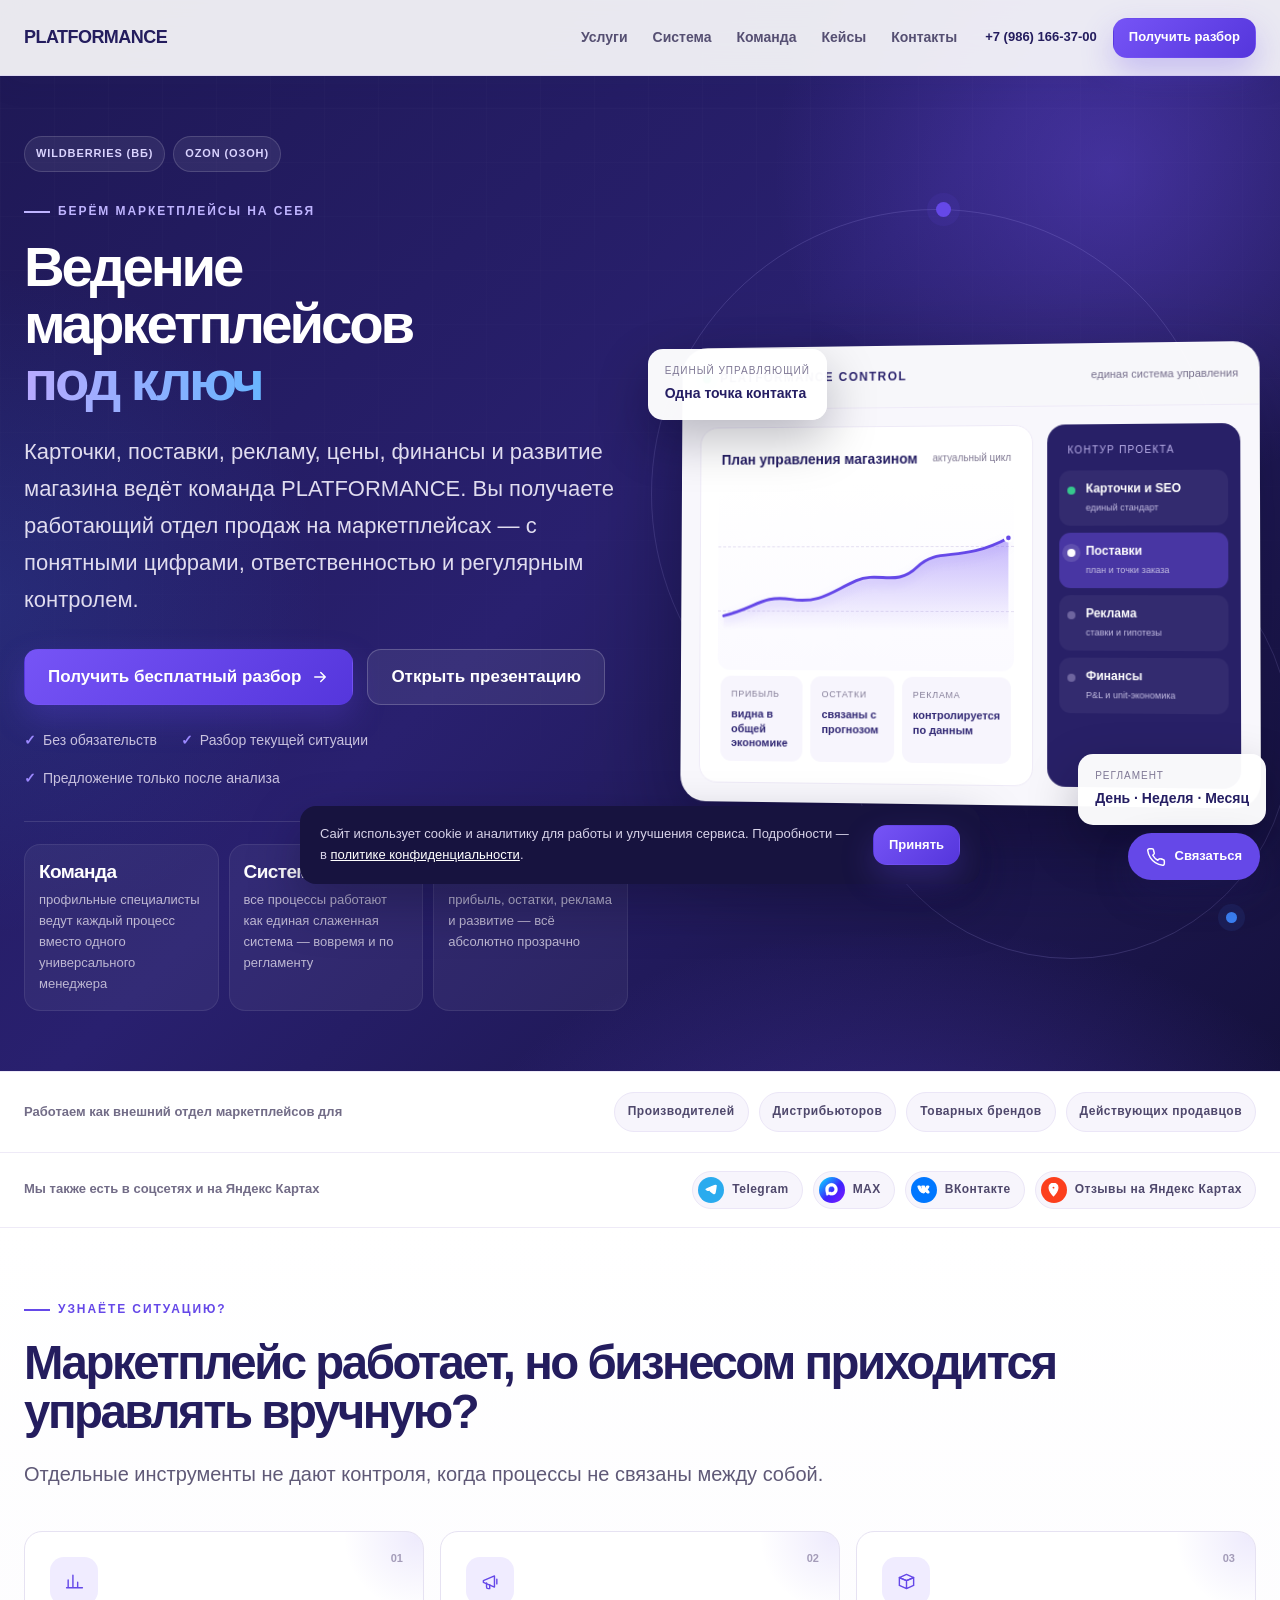
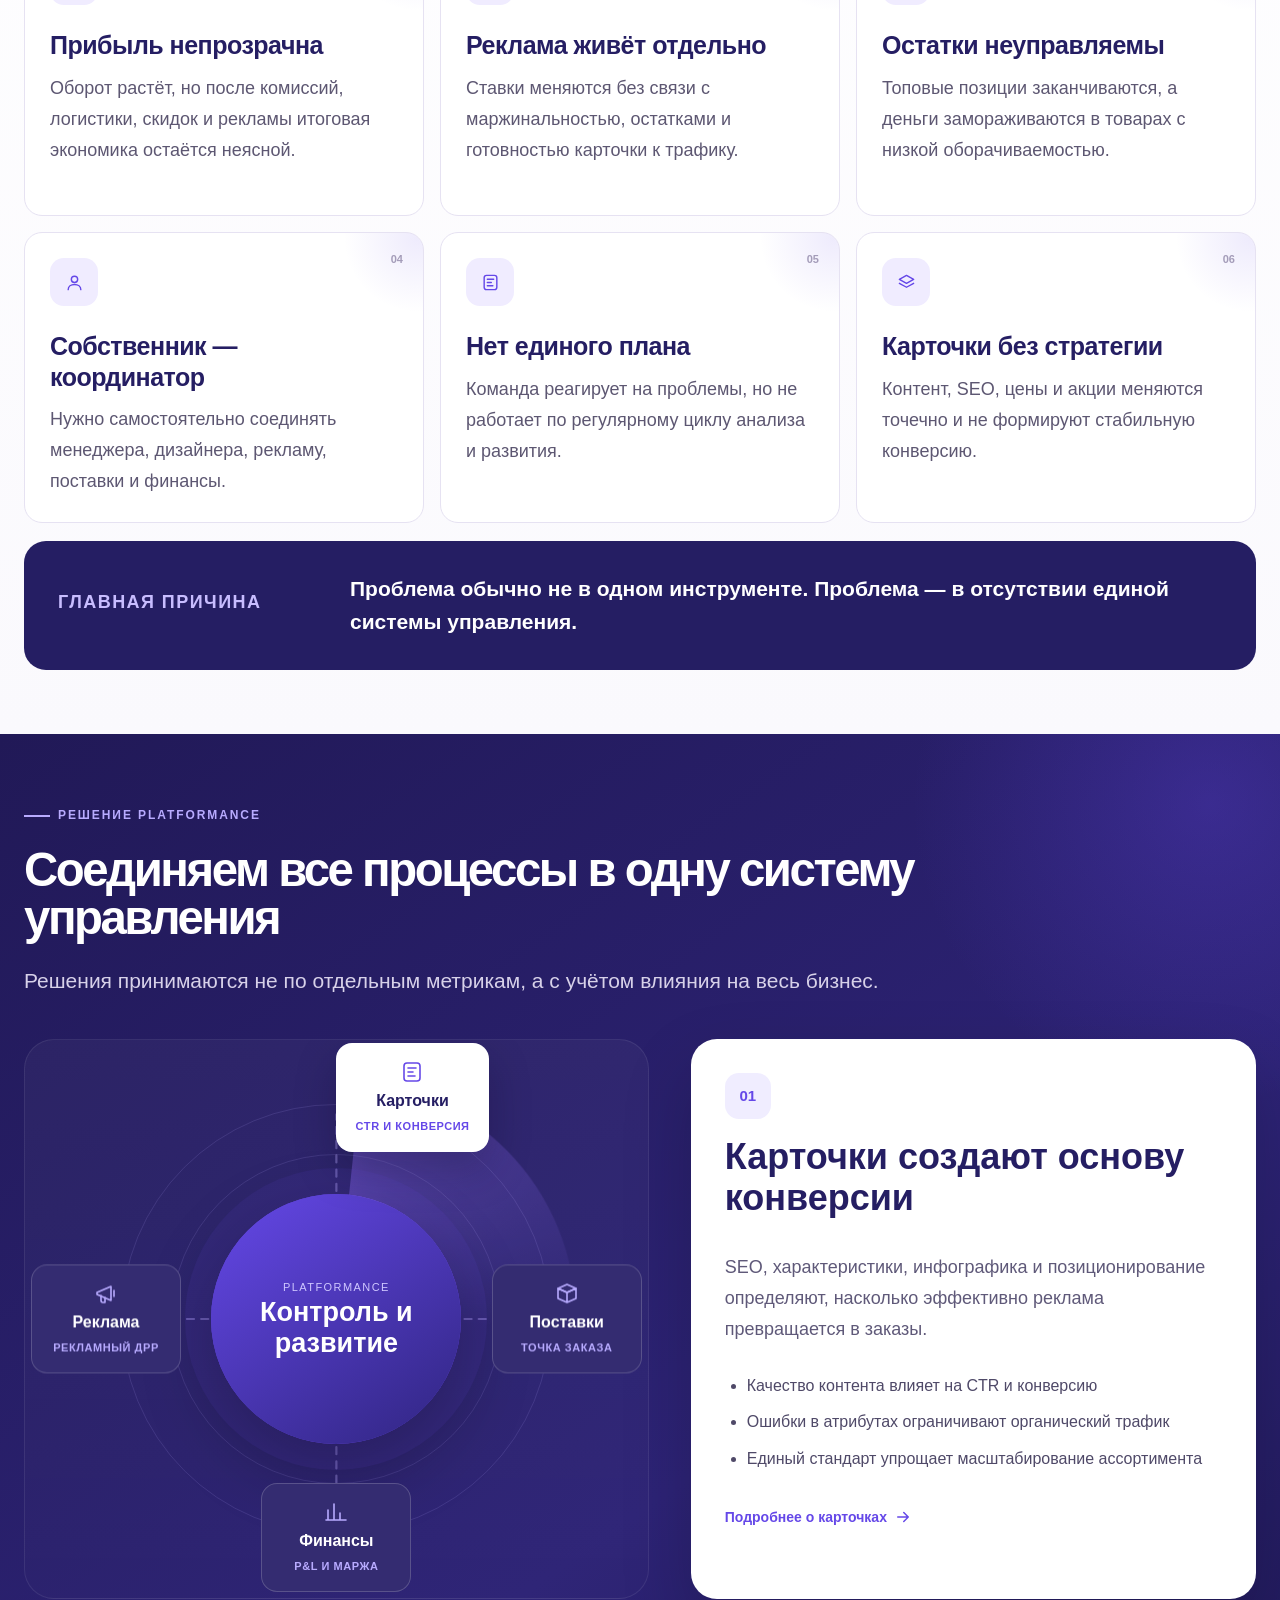
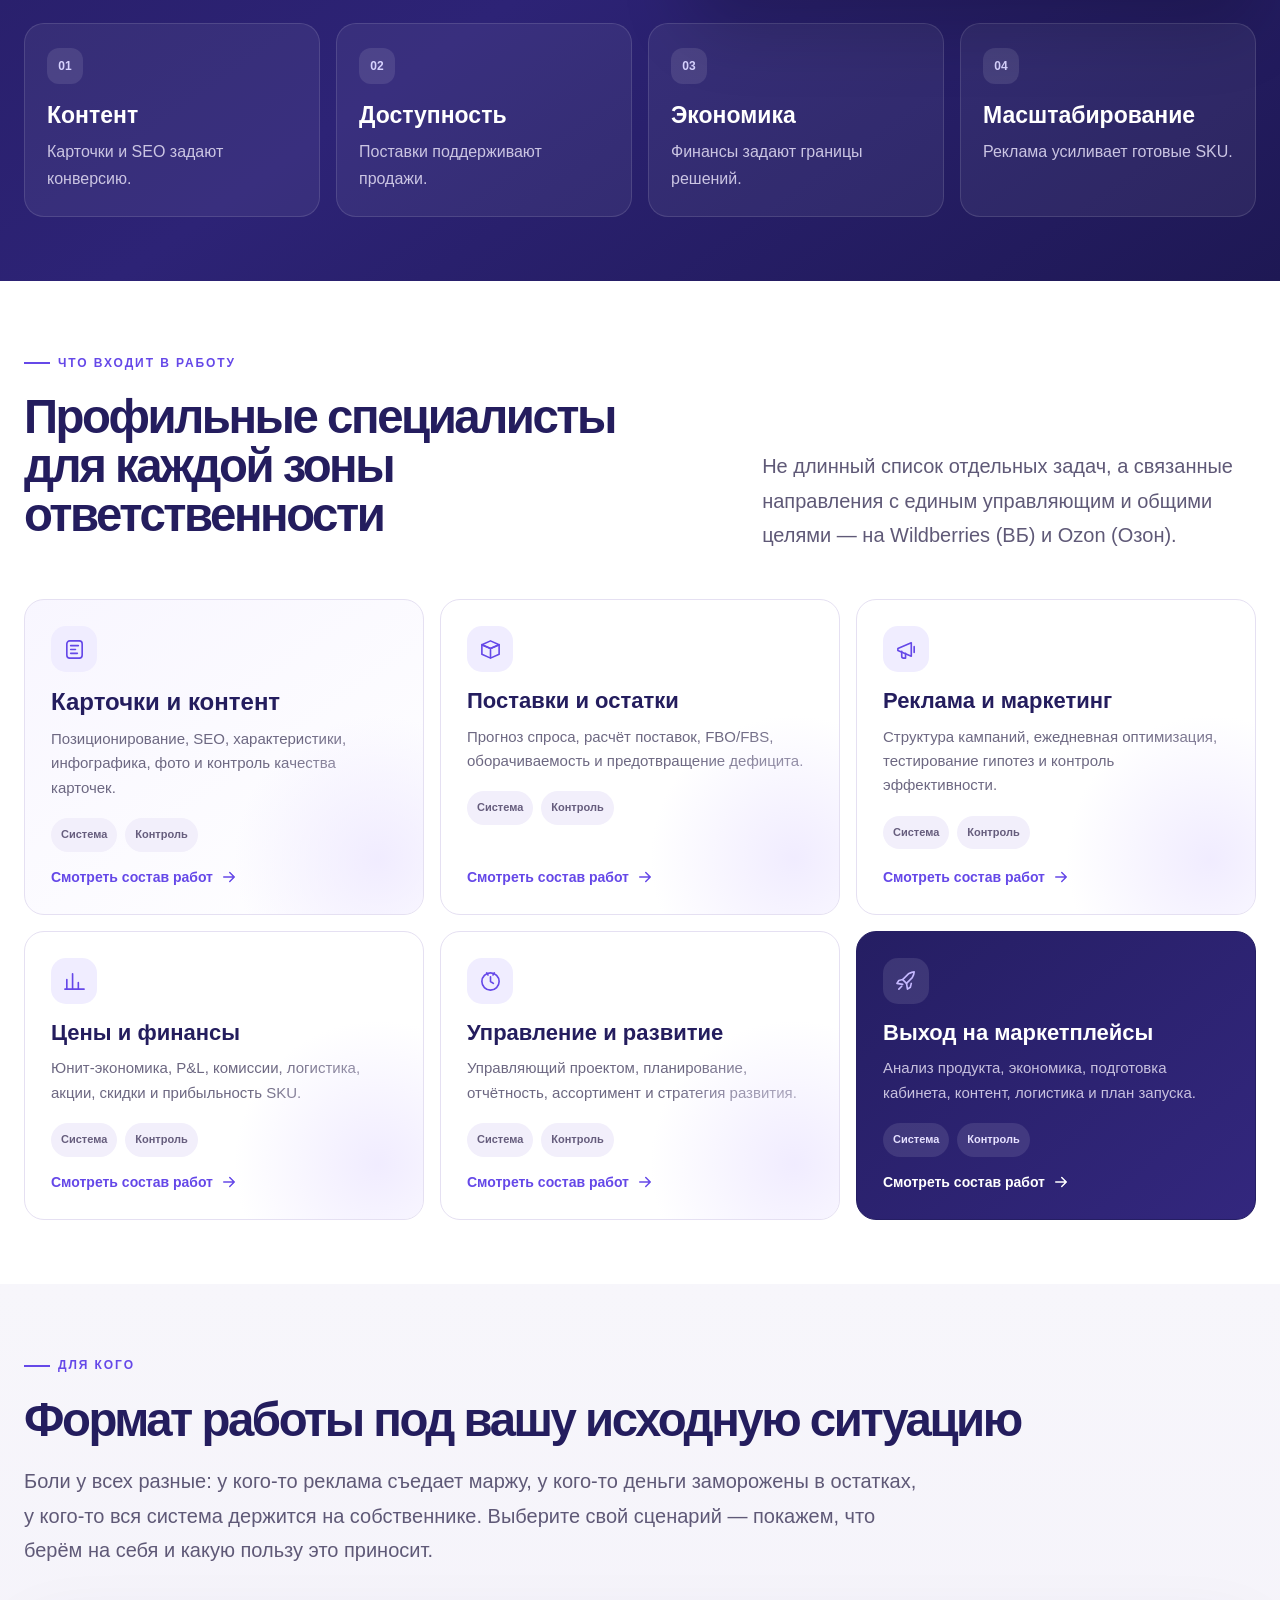
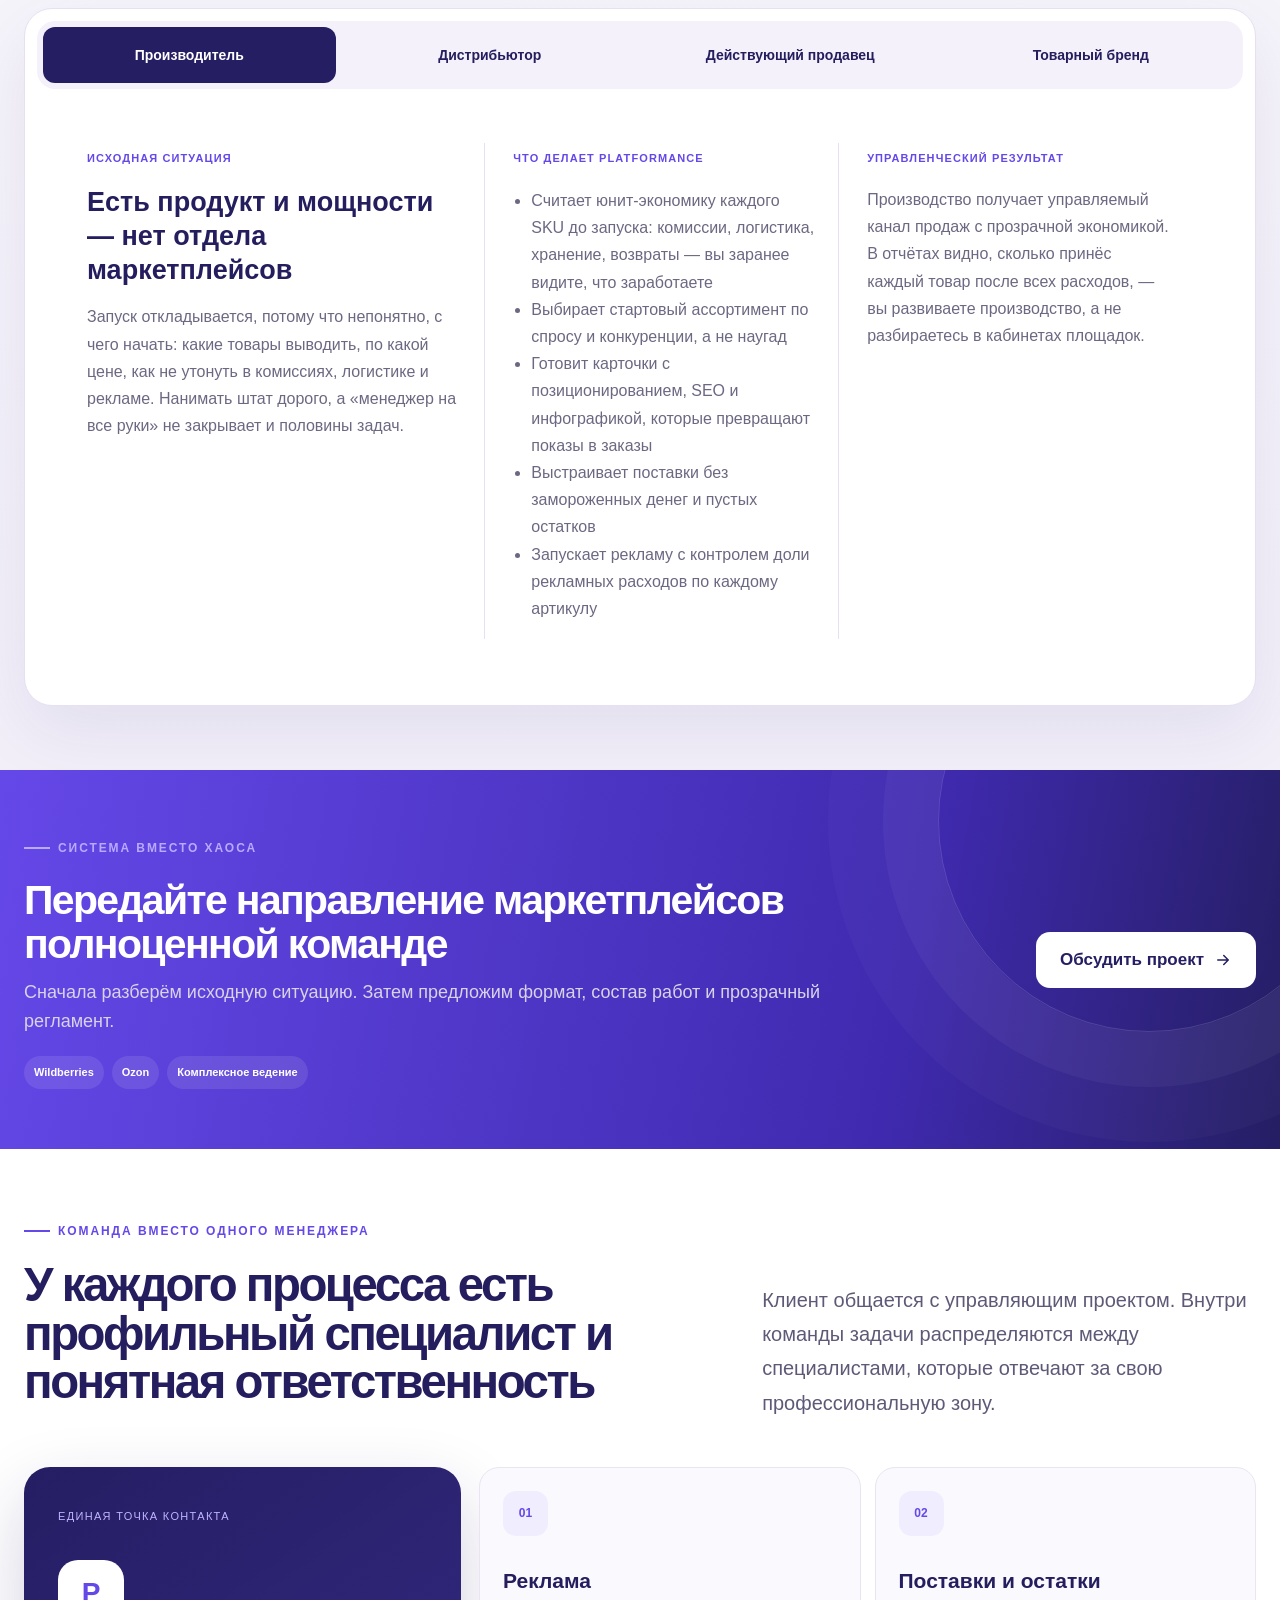
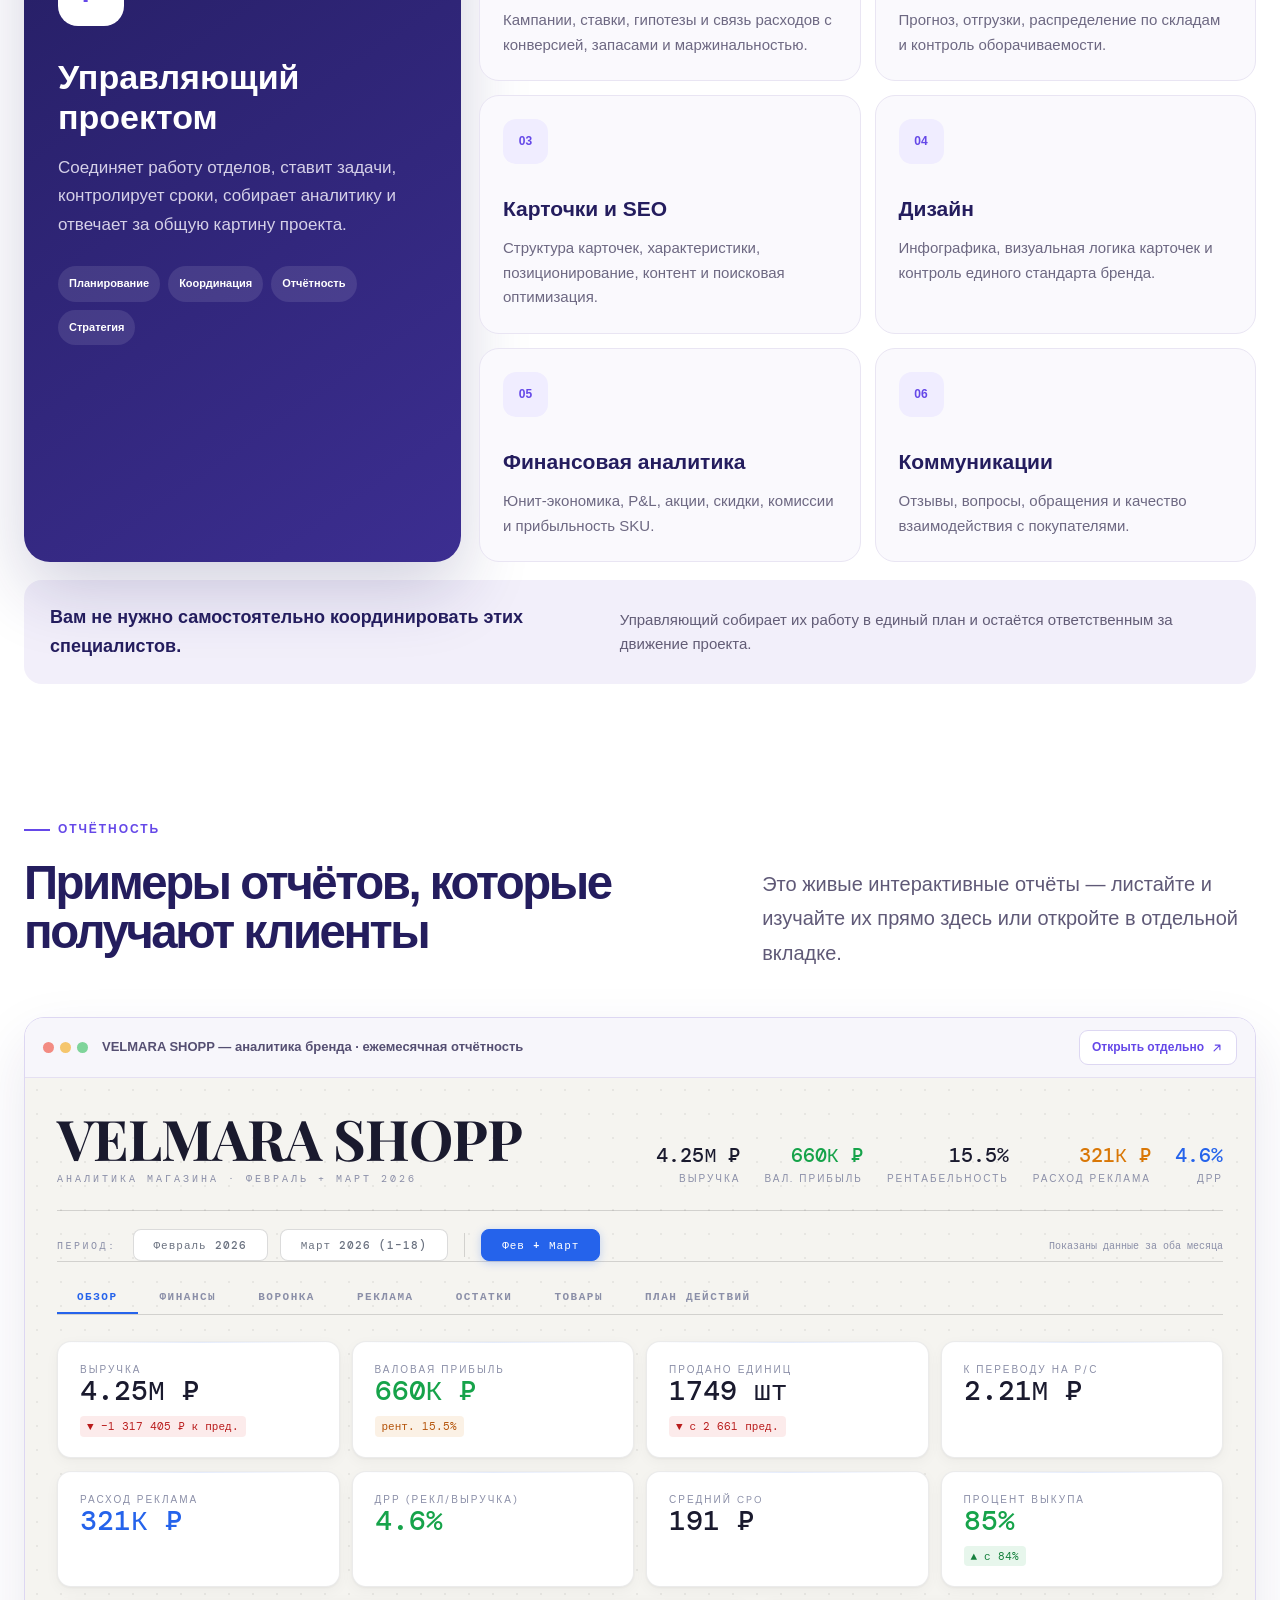
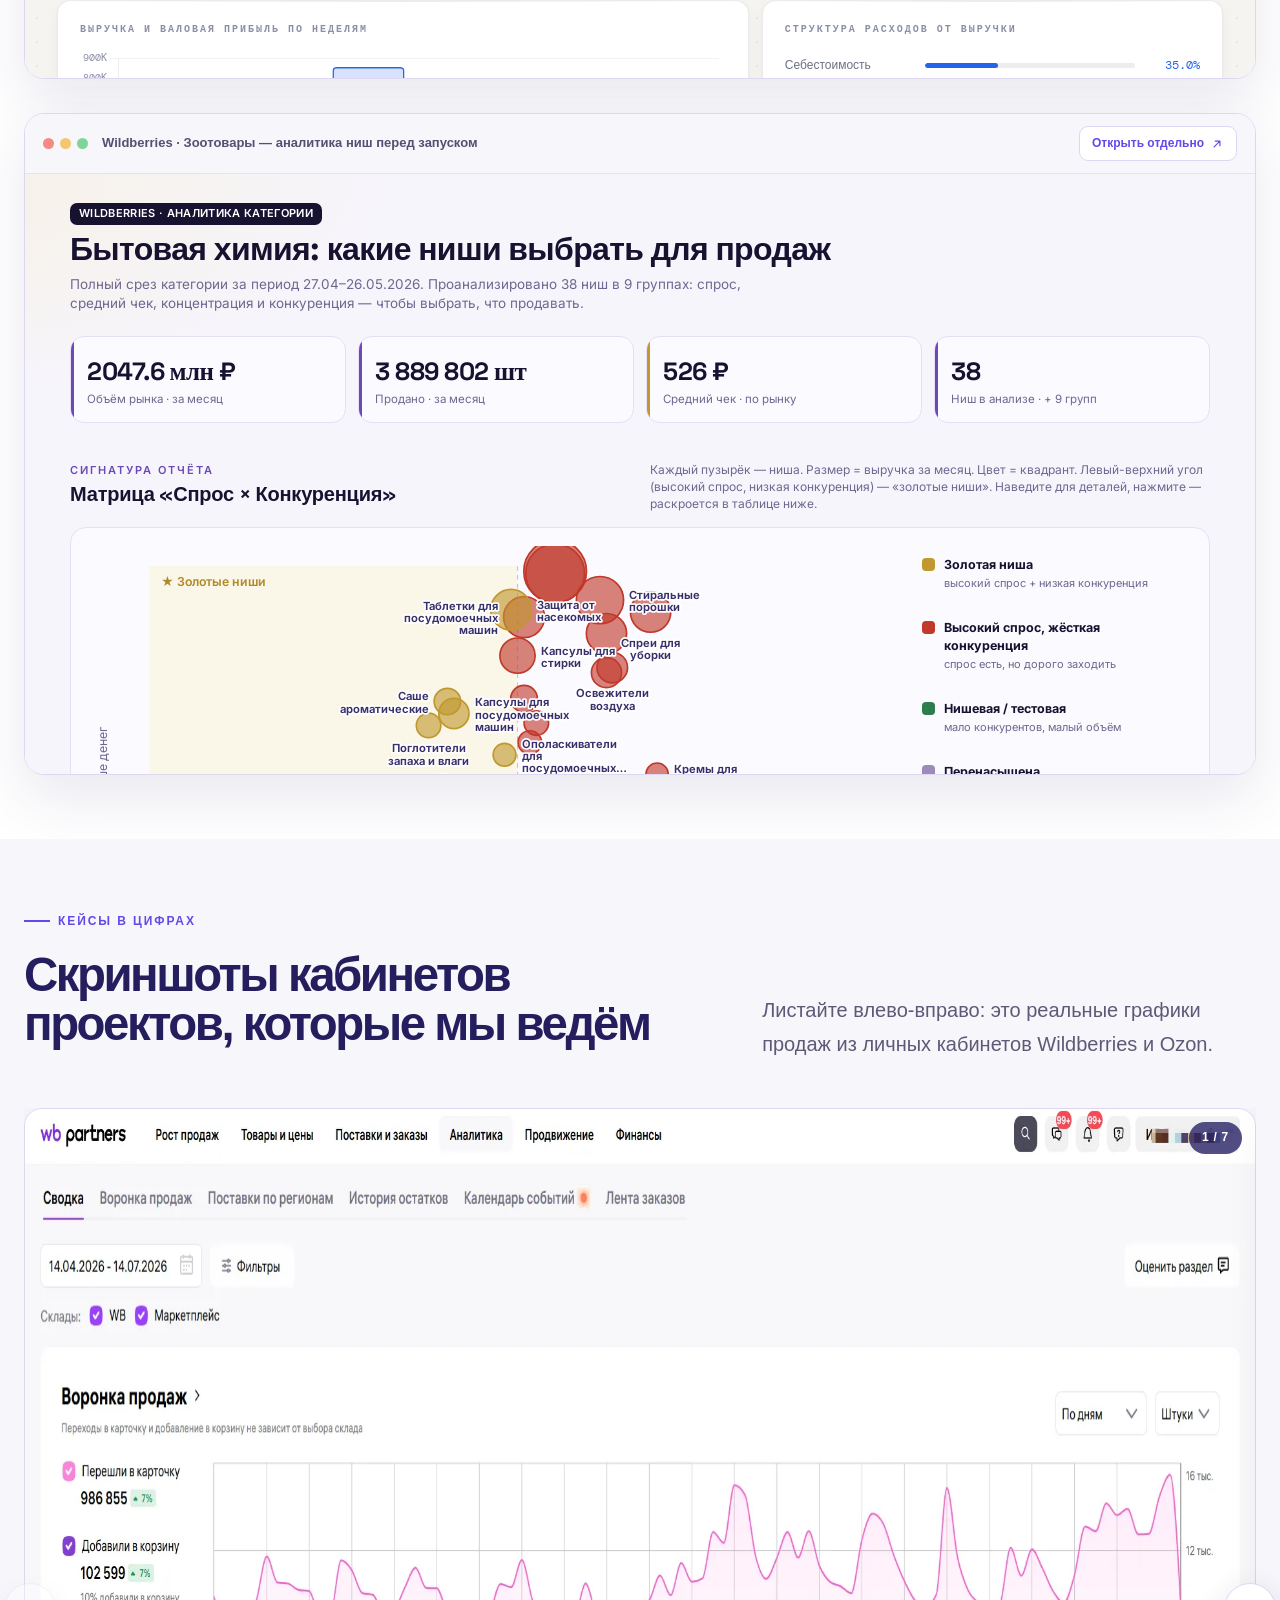
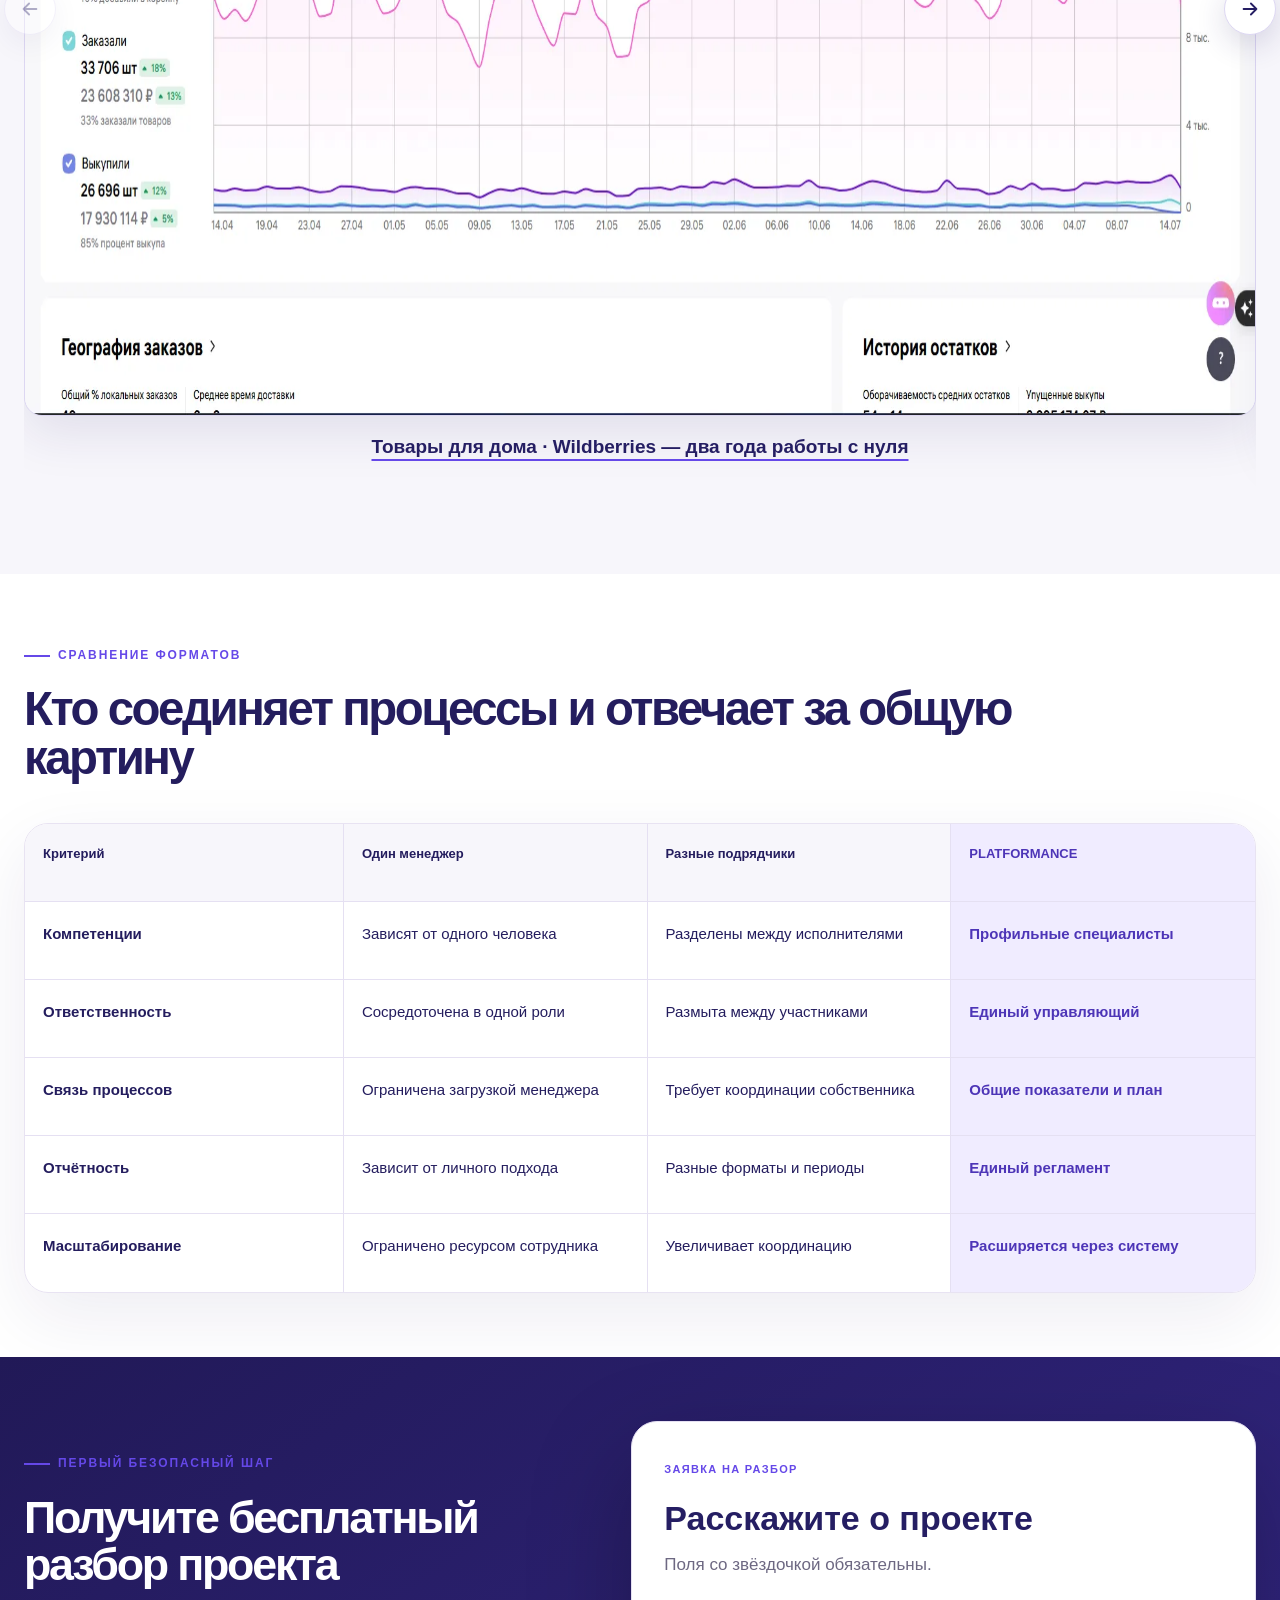
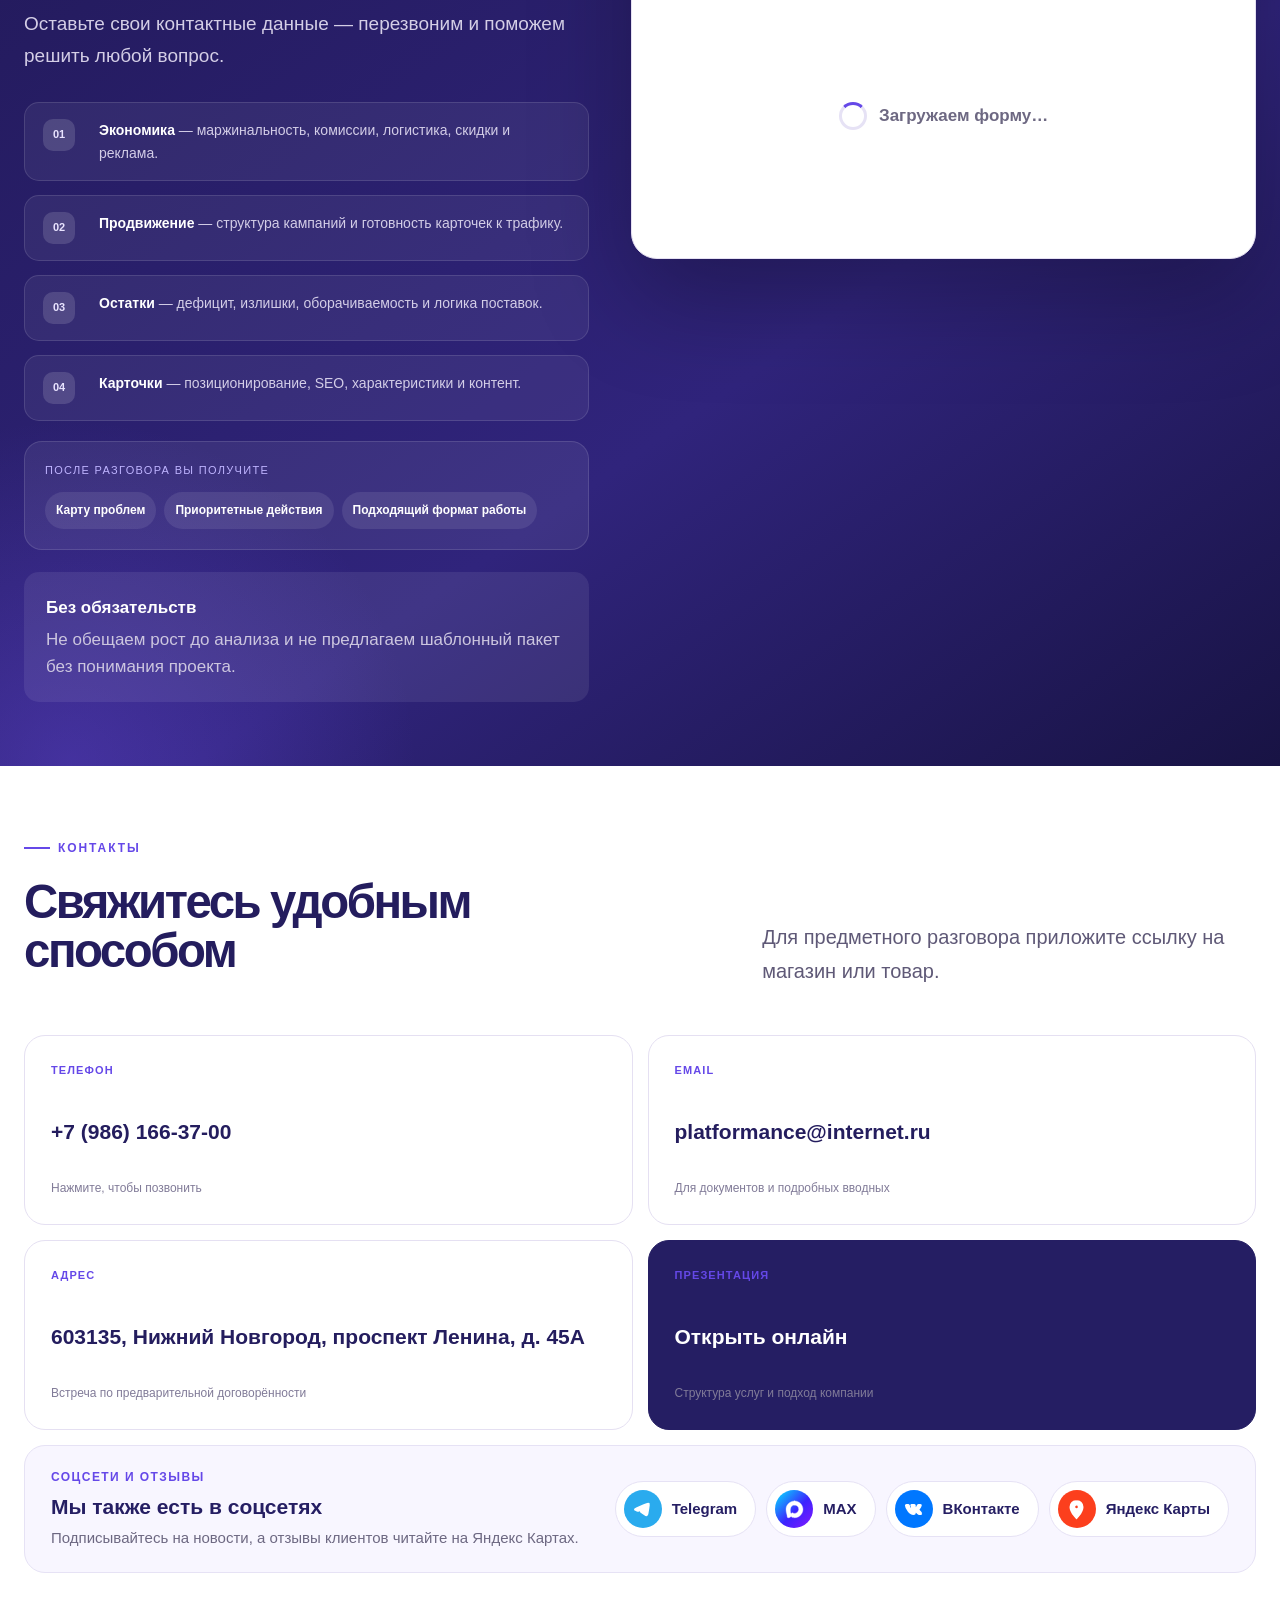
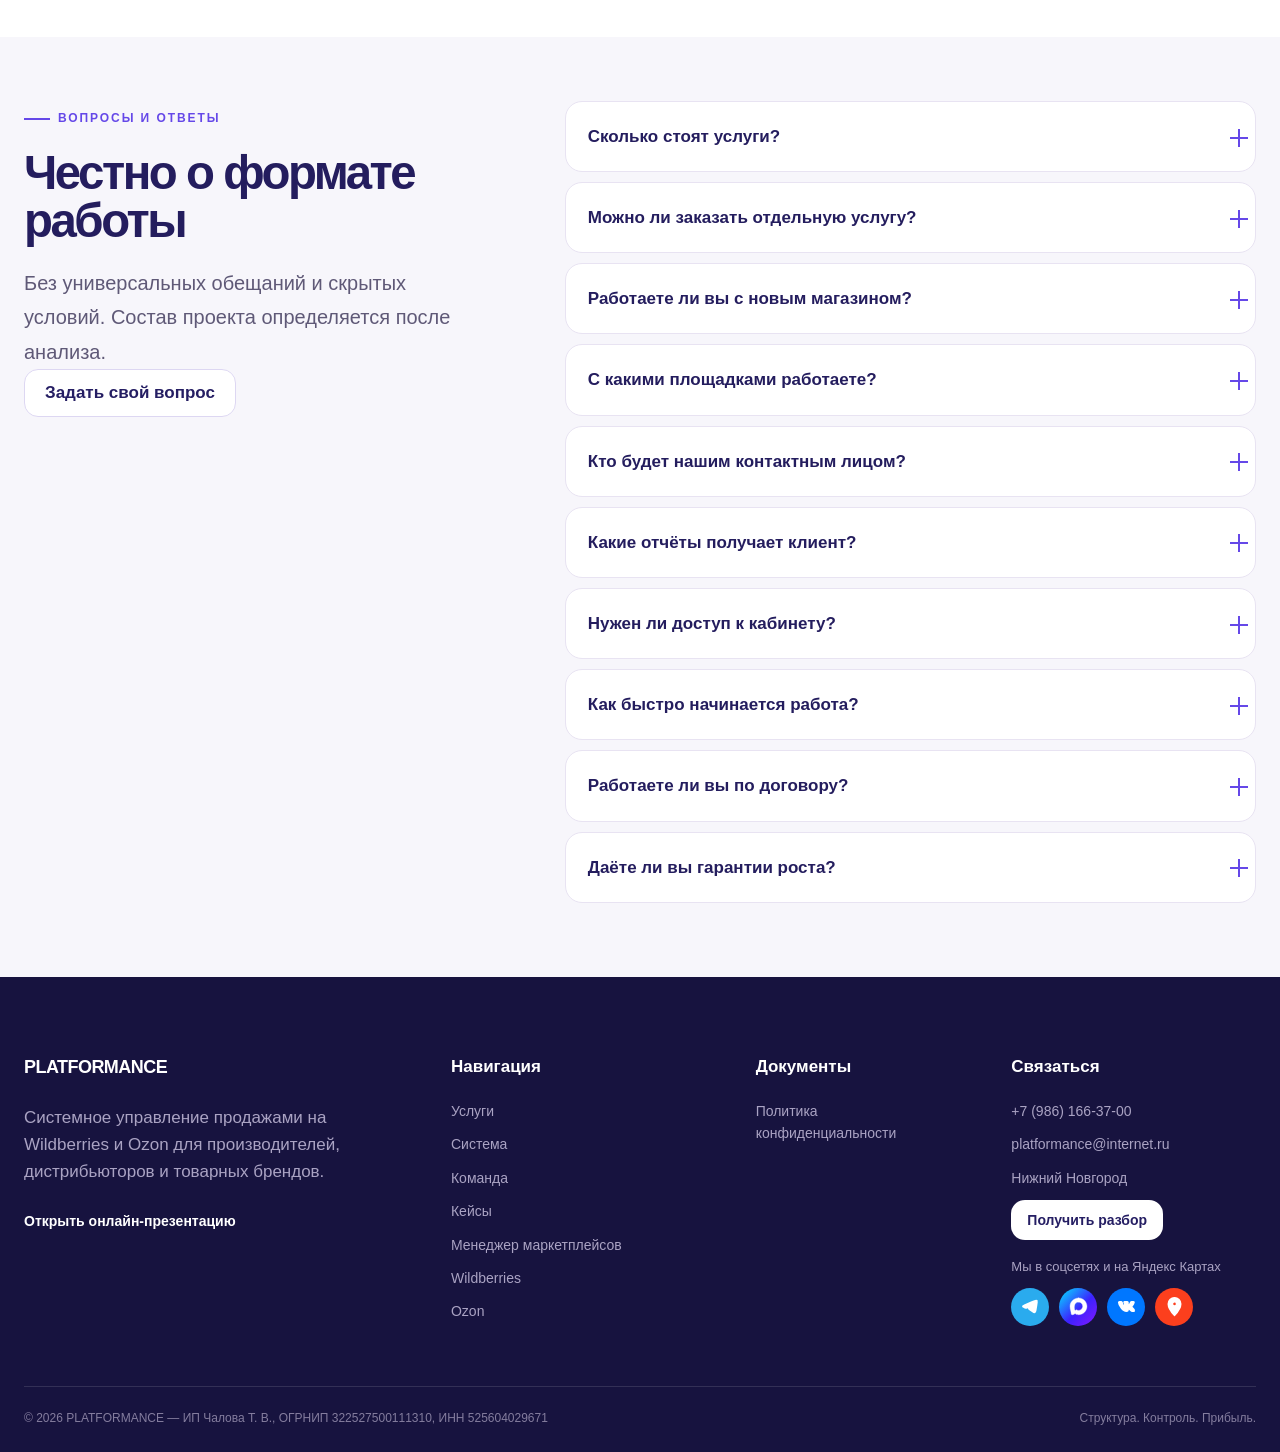
==== commit e00e46a7: "Упрощённая мобильная версия главной: компакт до 767px, десктоп без изменений По утверждённому пользо" ====
--- a/index.html
+++ b/index.html
@@ -35,13 +35,13 @@
 <link rel="icon" href="assets/favicon.svg" type="image/svg+xml"><link rel="icon" href="assets/favicon-120.png" type="image/png" sizes="120x120"><link rel="apple-touch-icon" href="assets/apple-touch-icon.png">
 <meta property="og:type" content="website"><meta property="og:locale" content="ru_RU"><meta property="og:site_name" content="PLATFORMANCE"><meta property="og:title" content="PLATFORMANCE — системное ведение маркетплейсов"><meta property="og:description" content="Команда, которая управляет карточками, поставками, рекламой, финансами и развитием магазина."><meta property="og:url" content="https://platformance.ru/"><meta property="og:image" content="https://platformance.ru/assets/og-cover.png"><meta property="og:image:width" content="1200"><meta property="og:image:height" content="630">
 <script>document.documentElement.classList.add('js')</script>
-<link rel="stylesheet" href="assets/styles.css?v=25">
+<link rel="stylesheet" href="assets/styles.css?v=26">
 <!-- Форма заявки Битрикс24 (~480 КБ в 4 файлах) грузится лениво: загрузчик стартует,
      когда посетитель приблизился к форме на 1500px (или перешёл по якорю #audit).
      Соединения к серверам Битрикса открываем заранее — старт будет быстрым. -->
 <link rel="preconnect" href="https://cdn-ru.bitrix24.ru"><link rel="preconnect" href="https://b24-pdnc01.bitrix24.ru">
 <script type="application/ld+json">{"@context":"https://schema.org","@graph":[{"@type":"Organization","@id":"https://platformance.ru/#organization","name":"PLATFORMANCE","legalName":"ИП Чалова Татьяна Владимировна","taxID":"525604029671","identifier":"ОГРНИП 322527500111310","url":"https://platformance.ru/","email":"platformance@internet.ru","telephone":"+79861663700","address":{"@type":"PostalAddress","addressLocality":"Нижний Новгород","addressRegion":"Нижегородская область","postalCode":"603135","streetAddress":"проспект Ленина, д. 45А","addressCountry":"RU"},"sameAs":["https://grown-cetacean-x3xdais.gamma.site/","https://t.me/Platformancepublic","https://max.ru/channel_Platformancepublic","https://vk.com/platformance","https://vc.ru/id6088067","https://workspace.ru/contractors/platformance/","https://yandex.ru/maps/org/platformance/71777039199/","https://2gis.ru/n_novgorod/firm/70000001117310529"],"contactPoint":{"@type":"ContactPoint","contactType":"sales","telephone":"+79861663700","email":"platformance@internet.ru","areaServed":"RU","availableLanguage":"Russian"}},{"@type":"WebSite","url":"https://platformance.ru/","name":"PLATFORMANCE","publisher":{"@id":"https://platformance.ru/#organization"}},{"@type":"Service","name":"Системное ведение маркетплейсов под ключ","provider":{"@id":"https://platformance.ru/#organization"},"areaServed":{"@type":"Country","name":"Россия"},"serviceType":"Управление магазинами на Wildberries и Ozon","hasOfferCatalog":{"@type":"OfferCatalog","name":"Услуги PLATFORMANCE","itemListElement":[{"@type":"Offer","itemOffered":{"@type":"Service","name":"Карточки и контент","description":"Структура карточек, характеристики, инфографика и поисковая оптимизация на маркетплейсах"}},{"@type":"Offer","itemOffered":{"@type":"Service","name":"Поставки и остатки","description":"Прогноз спроса, отгрузки, распределение по складам и контроль оборачиваемости"}},{"@type":"Offer","itemOffered":{"@type":"Service","name":"Реклама и маркетинг","description":"Кампании, ставки, тесты и связь рекламных расходов с юнит-экономикой"}},{"@type":"Offer","itemOffered":{"@type":"Service","name":"Цены и финансы","description":"Юнит-экономика, P&L, акции, скидки и прибыльность SKU"}},{"@type":"Offer","itemOffered":{"@type":"Service","name":"Управление и развитие","description":"Планирование ассортимента, отчётность и координация работы команды"}},{"@type":"Offer","itemOffered":{"@type":"Service","name":"Выход на маркетплейсы","description":"Запуск магазина на Wildberries и Ozon: кабинет, документы, первые поставки"}}]}},{"@type":"FAQPage","@id":"https://platformance.ru/#faq","mainEntity":[{"@type":"Question","name":"Сколько стоят услуги?","acceptedAnswer":{"@type":"Answer","text":"Стоимость определяется после анализа проекта и зависит от ассортимента, состояния кабинета, количества площадок и объёма задач. До знакомства с проектом мы не называем шаблонную цену."}},{"@type":"Question","name":"Можно ли заказать отдельную услугу?","acceptedAnswer":{"@type":"Answer","text":"Да, когда задача действительно локальная. На разборе мы объясним, можно ли решить её отдельно или причина связана с рекламой, карточками, поставками либо экономикой."}},{"@type":"Question","name":"Работаете ли вы с новым магазином?","acceptedAnswer":{"@type":"Answer","text":"Да, если у проекта есть продукт, ресурсы для запуска и готовность выстраивать экономику, контент, логистику и продвижение как единую систему."}},{"@type":"Question","name":"С какими площадками работаете?","acceptedAnswer":{"@type":"Answer","text":"Основные направления — Wildberries (ВБ) и Ozon (Озон). Другие площадки обсуждаются только при наличии подходящей компетенции и подтверждённого объёма работ."}},{"@type":"Question","name":"Кто будет нашим контактным лицом?","acceptedAnswer":{"@type":"Answer","text":"У проекта есть управляющий, который координирует профильных специалистов, собирает общую картину и остаётся единым контактным лицом для клиента."}},{"@type":"Question","name":"Какие отчёты получает клиент?","acceptedAnswer":{"@type":"Answer","text":"Регулярные отчёты по ключевым изменениям, рекламе, остаткам и ассортименту, а также ежемесячный финансовый разбор и обновление плана развития."}},{"@type":"Question","name":"Нужен ли доступ к кабинету?","acceptedAnswer":{"@type":"Answer","text":"Для полноценного аудита и ведения необходимы рабочие доступы к данным проекта. Их объём и порядок передачи фиксируются на этапе онбординга."}},{"@type":"Question","name":"Как быстро начинается работа?","acceptedAnswer":{"@type":"Answer","text":"Срок старта зависит от готовности данных, доступов и согласования договора. После онбординга команда формирует первичный план и запускает регулярный рабочий цикл."}},{"@type":"Question","name":"Работаете ли вы по договору?","acceptedAnswer":{"@type":"Answer","text":"Да. Формат, состав работ, ответственность, коммуникация и порядок оплаты фиксируются до начала работы."}},{"@type":"Question","name":"Даёте ли вы гарантии роста?","acceptedAnswer":{"@type":"Answer","text":"Мы не обещаем конкретный оборот до анализа. Мы отвечаем за прозрачный процесс, регламент, расчёты, качество исполнения и обоснованность управленческих решений."}}]}]}</script>
-<script src="assets/config.js?v=25" defer></script><script src="assets/app.js?v=25" defer></script>
+<script src="assets/config.js?v=25" defer></script><script src="assets/app.js?v=26" defer></script>
 </head>
 <body>
 <a class="skip-link" href="#main">Перейти к содержанию</a>
@@ -90,6 +90,31 @@
 </section>
 <section class="signal-strip"><div class="container"><p>Для производителей, дистрибьюторов и товарных брендов</p><div><span>WILDBERRIES</span><span>OZON</span><span>FBO / FBS</span><span>P&amp;L</span><span>UNIT-ЭКОНОМИКА</span></div></div></section>
 <section class="social-bar" aria-label="PLATFORMANCE в соцсетях и на Яндекс Картах"><div class="container"><p>Мы также есть в соцсетях и на Яндекс Картах</p><div><a class="social-chip social-tg" href="https://t.me/Platformancepublic" target="_blank" rel="noopener"><i><svg viewBox="1.6 2.7 20 20" aria-hidden="true"><path fill="currentColor" d="M16.906 7.224c.1-.002.321.023.465.14a.506.506 0 0 1 .171.325c.016.093.036.306.02.472-.18 1.898-.962 6.502-1.36 8.627-.168.9-.499 1.201-.82 1.23-.696.065-1.225-.46-1.9-.902-1.056-.693-1.653-1.124-2.678-1.8-1.185-.78-.417-1.21.258-1.91.177-.184 3.247-2.977 3.307-3.23.007-.032.014-.15-.056-.212s-.174-.041-.249-.024c-.106.024-1.793 1.14-5.061 3.345-.48.33-.913.49-1.302.48-.428-.008-1.252-.241-1.865-.44-.752-.245-1.349-.374-1.297-.789.027-.216.325-.437.893-.663 3.498-1.524 5.83-2.529 6.998-3.014 3.332-1.386 4.025-1.627 4.476-1.635z"/></svg></i>Telegram</a><a class="social-chip social-max" href="https://max.ru/channel_Platformancepublic" target="_blank" rel="noopener"><i><svg viewBox="-12 -11 124 124" aria-hidden="true"><path fill="currentColor" fill-rule="evenodd" d="M50.8 0.3C78.3 0.3 99.9 22.6 99.9 50.1C99.9 77.7 77.6 99.5 51 99.5C41.6 99.5 37 98.2 29.6 92.9C29.1 92.6 28.4 92.7 28 93.1C22.4 99.2 7.8 103.4 7.2 95.2C7.2 80.8 0 71.4 0 49.9C0 21.6 23.2 0.3 50.8 0.3ZM51.5 24.8C38.5 24.1 28.3 33.2 26 47.4C24.1 59.1 27.4 73.5 30.3 74.2C31.5 74.5 34.4 72.3 36.5 70.3C36.9 69.9 37.5 69.9 37.9 70.1C41.2 72.1 44.9 73.6 49 73.9C62.4 74.6 74.3 64.1 75 50.6C75.7 37.2 64.9 25.5 51.5 24.8V24.8Z"/></svg></i>MAX</a><a class="social-chip social-vk" href="https://vk.com/platformance" target="_blank" rel="noopener"><i><svg viewBox="1 1.4 22 22" aria-hidden="true"><path fill="currentColor" d="M19.376 17.123h-1.744c-.66 0-.864-.525-2.05-1.727-1.033-1-1.49-1.135-1.744-1.135-.356 0-.458.102-.458.593v1.575c0 .424-.135.678-1.253.678-1.846 0-3.896-1.118-5.335-3.202C4.624 10.857 4.03 8.57 4.03 8.096c0-.254.102-.491.593-.491h1.744c.44 0 .61.203.78.678.863 2.49 2.303 4.675 2.896 4.675.22 0 .322-.102.322-.66V9.721c-.068-1.186-.695-1.287-.695-1.71 0-.204.17-.407.44-.407h2.744c.373 0 .508.203.508.643v3.473c0 .372.17.508.271.508.22 0 .407-.136.813-.542 1.254-1.406 2.151-3.574 2.151-3.574.119-.254.322-.491.763-.491h1.744c.525 0 .644.27.525.643-.22 1.017-2.354 4.031-2.354 4.031-.186.305-.254.44 0 .78.186.254.796.779 1.203 1.253.745.847 1.32 1.558 1.473 2.05.17.49-.085.744-.576.744z"/></svg></i>ВКонтакте</a><a class="social-chip social-ya" href="https://yandex.ru/maps/org/platformance/71777039199/reviews/" target="_blank" rel="noopener"><i><svg viewBox="0 0 24 24" aria-hidden="true"><path fill="currentColor" d="M12 2C8.13 2 5 5.13 5 9c0 5.25 7 13 7 13s7-7.75 7-13c0-3.87-3.13-7-7-7zm0 9.5a2.5 2.5 0 1 1 0-5 2.5 2.5 0 0 1 0 5z"/></svg></i>Отзывы на Яндекс Картах</a></div></div></section>
+
+<!-- ======== МОБИЛЬНАЯ УПРОЩЁННАЯ ВЕРСИЯ (видна только до 767px, см. m-only в styles.css) ======== -->
+<section class="m-only m-results" aria-label="Результаты клиентов">
+  <div class="container">
+    <div class="eyebrow">Результаты клиентов</div>
+    <div class="m-numgrid">
+      <div class="m-num"><b>83,6&nbsp;млн&nbsp;₽</b><span>выручка клиента за месяц — проект вели с полного нуля</span></div>
+      <div class="m-num"><b>2 года</b><span>работы с этим клиентом — от старта до лидера ниши</span></div>
+      <div class="m-num m-num-wide"><span><b>7 ниш</b> — от косметики до зоотоваров</span><button type="button" data-m-gallery-open>Смотреть кейсы →</button></div>
+    </div>
+  </div>
+</section>
+<section class="m-only m-svc" aria-label="Что берём на себя">
+  <div class="container">
+    <div class="eyebrow">Что берём на себя</div>
+    <div class="m-svcgrid">
+      <div class="m-svc-item"><i><svg viewBox="0 0 24 24"><rect x="4" y="3" width="16" height="18" rx="3"/><path d="M8 8h8M8 12h5M8 16h7"/></svg></i>Карточки и SEO</div>
+      <div class="m-svc-item"><i><svg viewBox="0 0 24 24"><path d="m3 7 9-4 9 4-9 4-9-4Z"/><path d="m3 7 9 4 9-4M12 11v10M3 7v10l9 4 9-4V7"/></svg></i>Поставки и остатки</div>
+      <div class="m-svc-item"><i><svg viewBox="0 0 24 24"><path d="m3 11 14-6v14L3 13v-2Z"/><path d="M7 14v5a2 2 0 0 0 2 2h2v-5M20 9v6"/></svg></i>Реклама</div>
+      <div class="m-svc-item"><i><svg viewBox="0 0 24 24"><path d="M4 20V10M10 20V4M16 20v-7M22 20H2"/></svg></i>Цены и финансы</div>
+      <div class="m-svc-item"><i><svg viewBox="0 0 24 24"><circle cx="12" cy="12" r="9"/><path d="M12 7v5l3 2"/></svg></i>Управление</div>
+      <div class="m-svc-item"><i><svg viewBox="0 0 24 24"><path d="M14 4c4-2 6-2 6-2s0 2-2 6l-6 6-4-4 6-6Z"/><path d="m8 10-4 1-2 3 6 1M12 14l1 6 3-2 1-4"/></svg></i>Запуск с нуля</div>
+    </div>
+  </div>
+</section>
 <section class="section" id="problems">
   <div class="container">
     <div class="section-head reveal"><span class="eyebrow">Узнаёте ситуацию?</span><h2>Маркетплейс работает, но бизнесом приходится управлять вручную?</h2><p>Отдельные инструменты не дают контроля, когда процессы не связаны между собой.</p></div>
@@ -212,6 +237,17 @@
     </div></div>
   </div>
 </section>
+<section class="m-only m-steps" aria-label="Как начинается работа">
+  <div class="container">
+    <div class="m-steps-card">
+      <div class="eyebrow eyebrow-light">Как начинается работа</div>
+      <div class="m-step"><b>1</b><div>Оставляете заявку или звоните<small>телефон и ссылка на магазин — этого достаточно</small></div></div>
+      <div class="m-step"><b>2</b><div>Бесплатный разбор проекта<small>изучаем кабинет, продукт и экономику</small></div></div>
+      <div class="m-step"><b>3</b><div>Предложение и план<small>формат, команда, стоимость — только после анализа</small></div></div>
+    </div>
+  </div>
+</section>
+
 <section class="section audit-section" id="audit">
   <div class="container audit-grid">
     <div class="audit-info reveal"><span class="eyebrow">Первый безопасный шаг</span><h2>Получите бесплатный разбор проекта</h2><p class="audit-lead">Оставьте свои контактные данные — перезвоним и поможем решить любой вопрос.</p>
@@ -270,6 +306,8 @@
   </div>
   <div class="container footer-bottom"><span>© 2026 PLATFORMANCE — ИП Чалова Т. В., ОГРНИП 322527500111310, ИНН 525604029671</span><span>Структура. Контроль. Прибыль.</span></div>
 </footer>
+<div class="m-only m-sticky"><a class="btn btn-secondary" href="tel:+79861663700" data-cta="m_sticky_call"><svg viewBox="0 0 24 24" aria-hidden="true"><path d="M22 16.9v3a2 2 0 0 1-2.2 2 19.8 19.8 0 0 1-8.6-3.1 19.5 19.5 0 0 1-6-6A19.8 19.8 0 0 1 2.1 4.2 2 2 0 0 1 4.1 2h3a2 2 0 0 1 2 1.7c.1 1 .4 2 .7 2.8a2 2 0 0 1-.4 2.1L8.1 9.9a16 16 0 0 0 6 6l1.3-1.3a2 2 0 0 1 2.1-.4c.9.3 1.8.6 2.8.7a2 2 0 0 1 1.7 2Z"/></svg>Позвонить</a><a class="btn btn-primary" href="#audit" data-cta="m_sticky_lead">Оставить заявку</a></div>
+<div class="m-gallery" data-m-gallery hidden><div class="m-gal-head"><b>Кейсы · скриншоты кабинетов</b><button type="button" data-m-gal-close aria-label="Закрыть">✕</button></div><div class="m-gal-rail" data-m-gal-rail><figure><img src="assets/cases/case-home-wb.webp" width="1904" height="908" loading="lazy" decoding="async" alt="Товары для дома · WB — 2 года с нуля · 23,6 млн ₽ за квартал"><figcaption>Товары для дома · WB — 2 года с нуля · 23,6 млн ₽ за квартал</figcaption></figure><figure><img src="assets/cases/case-auto-wb.webp" width="1904" height="955" loading="lazy" decoding="async" alt="Автотовары · WB — с нуля · 12,8 млн ₽ за квартал"><figcaption>Автотовары · WB — с нуля · 12,8 млн ₽ за квартал</figcaption></figure><figure><img src="assets/cases/case-home-ozon.webp" width="1904" height="954" loading="lazy" decoding="async" alt="Товары для дома · Ozon — 9,2 млн ₽ за 28 дней"><figcaption>Товары для дома · Ozon — 9,2 млн ₽ за 28 дней</figcaption></figure><figure><img src="assets/cases/case-cosmetics-wb.webp" width="1904" height="846" loading="lazy" decoding="async" alt="Косметика · WB — три месяца работы · 7,5 млн ₽"><figcaption>Косметика · WB — три месяца работы · 7,5 млн ₽</figcaption></figure><figure><img src="assets/cases/case-food-ozon.webp" width="1904" height="954" loading="lazy" decoding="async" alt="Продукты питания · Ozon — 6,6 млн ₽ за 28 дней"><figcaption>Продукты питания · Ozon — 6,6 млн ₽ за 28 дней</figcaption></figure><figure><img src="assets/cases/case-furniture-ozon.webp" width="1904" height="914" loading="lazy" decoding="async" alt="Мебель · Ozon — 1,5 месяца, подняли цены"><figcaption>Мебель · Ozon — 1,5 месяца, подняли цены</figcaption></figure><figure><img src="assets/cases/case-shoes-ozon.webp" width="1904" height="938" loading="lazy" decoding="async" alt="Обувь · Ozon — 3 месяца, старт с 1 млн ₽"><figcaption>Обувь · Ozon — 3 месяца, старт с 1 млн ₽</figcaption></figure></div><div class="m-gal-count" data-m-gal-count>1 / 7</div></div>
 <a class="floating-contact" href="tel:+79861663700" aria-label="Связаться: позвонить или оставить заявку" aria-haspopup="true" aria-expanded="false" aria-controls="floating-menu" data-floating-toggle><svg viewBox="0 0 24 24"><path d="M22 16.9v3a2 2 0 0 1-2.2 2 19.8 19.8 0 0 1-8.6-3.1 19.5 19.5 0 0 1-6-6A19.8 19.8 0 0 1 2.1 4.2 2 2 0 0 1 4.1 2h3a2 2 0 0 1 2 1.7c.1 1 .4 2 .7 2.8a2 2 0 0 1-.4 2.1L8.1 9.9a16 16 0 0 0 6 6l1.3-1.3a2 2 0 0 1 2.1-.4c.9.3 1.8.6 2.8.7a2 2 0 0 1 1.7 2Z"/></svg><span>Связаться</span></a><div class="floating-menu" id="floating-menu" data-floating-menu hidden><a href="tel:+79861663700"><i><svg viewBox="0 0 24 24"><path d="M22 16.9v3a2 2 0 0 1-2.2 2 19.8 19.8 0 0 1-8.6-3.1 19.5 19.5 0 0 1-6-6A19.8 19.8 0 0 1 2.1 4.2 2 2 0 0 1 4.1 2h3a2 2 0 0 1 2 1.7c.1 1 .4 2 .7 2.8a2 2 0 0 1-.4 2.1L8.1 9.9a16 16 0 0 0 6 6l1.3-1.3a2 2 0 0 1 2.1-.4c.9.3 1.8.6 2.8.7a2 2 0 0 1 1.7 2Z"/></svg></i><span><b>Позвонить</b><small>+7 (986) 166-37-00</small></span></a><a href="#audit" data-cta="floating"><i><svg viewBox="0 0 24 24"><path d="M12 20h9"/><path d="M16.5 3.5a2.1 2.1 0 0 1 3 3L7 19l-4 1 1-4Z"/></svg></i><span><b>Оставить заявку</b><small>Перезвоним сами</small></span></a></div>
 <dialog class="info-dialog" data-info-dialog><button class="dialog-close" data-dialog-close aria-label="Закрыть">×</button><div data-dialog-content></div><a class="btn btn-primary" href="#audit" data-dialog-cta data-cta="service_dialog">Обсудить задачу</a></dialog>
 <dialog class="lead-dialog" data-lead-dialog aria-label="Заявка на бесплатный разбор"><div class="lead-dialog-slot"><button class="dialog-close" data-lead-dialog-close aria-label="Закрыть">×</button></div></dialog>
--- a/assets/styles.css
+++ b/assets/styles.css
@@ -62,3 +62,44 @@
 @media(max-width:880px){.social-bar .container{flex-direction:column;align-items:flex-start}}
 .footer-col .btn-light,.footer-col .btn-light:hover{color:#251e63}
 .floating-menu{position:fixed;right:20px;bottom:82px;z-index:901;width:min(270px,calc(100vw - 32px));display:grid;gap:4px;padding:8px;background:#fff;border:1px solid #e6e2f5;border-radius:18px;box-shadow:0 24px 60px rgba(37,30,99,.22);animation:floatMenuIn .16s ease-out}.floating-menu[hidden]{display:none}.floating-menu a{display:flex;align-items:center;gap:12px;padding:10px 12px;border-radius:12px;color:#251e63;text-decoration:none}.floating-menu a:hover,.floating-menu a:focus-visible{background:#f4f1ff}.floating-menu i{display:grid;place-items:center;width:38px;height:38px;border-radius:50%;background:#6548e8;color:#fff;flex:none}.floating-menu svg{width:18px;height:18px;stroke-width:1.8}.floating-menu b{display:block;font-size:15px;line-height:1.3}.floating-menu small{display:block;font-size:12.5px;line-height:1.35;color:#6d6882}@keyframes floatMenuIn{from{opacity:0;transform:translateY(8px)}}@media(prefers-reduced-motion:reduce){.floating-menu{animation:none}}
+/* ===== Мобильная упрощённая версия главной (утверждена пользователем 16.10.2026).
+   Блоки .m-only видны только до 767px; тяжёлые десктопные секции на этой ширине скрыты.
+   Десктоп (от 768px) не меняется. ===== */
+.m-only{display:none}
+@media(max-width:767px){
+.m-hide,#problems,#system,#services,#audience,#team,#reports,#case-gallery,#comparison,#faq,.signal-strip,.social-bar,.cta-band,.floating-contact,.floating-menu,.hero-stats,.audit-points,.audit-deliverable,.safe-step{display:none!important}
+body{padding-bottom:78px}
+section.m-only{display:block;padding:26px 0 4px}
+a.m-only.btn{display:flex}
+.cookie-banner{bottom:calc(84px + env(safe-area-inset-bottom))!important}
+.m-numgrid{display:grid;grid-template-columns:1fr 1fr;gap:10px;margin-top:14px}
+.m-num{border:1px solid #e5e0f2;border-radius:16px;padding:14px}
+.m-num>b{font-size:23px;letter-spacing:-.03em;display:block;line-height:1.15}
+.m-num>span{font-size:12px;color:#5f5979;line-height:1.35;display:block;margin-top:3px}
+.m-num-wide{grid-column:1/-1;background:#f7f6fb;border-color:transparent;display:flex;align-items:center;justify-content:space-between;gap:12px}
+.m-num-wide>span{font-size:13px;margin:0}
+.m-num-wide>span b{font-size:16px}
+.m-num-wide button{border:0;background:none;color:#6548e8;font-weight:800;font-size:13px;white-space:nowrap;cursor:pointer;padding:6px 0}
+.m-svcgrid{display:grid;grid-template-columns:1fr 1fr;gap:8px;margin-top:14px}
+.m-svc-item{display:flex;align-items:center;gap:9px;border:1px solid #e5e0f2;border-radius:13px;padding:11px 12px;font-size:13px;font-weight:700}
+.m-svc-item i{flex:none;width:30px;height:30px;border-radius:9px;background:#f0edff;color:#6548e8;display:grid;place-items:center}
+.m-svc-item i svg{width:16px;height:16px;stroke-width:1.8}
+.m-steps-card{background:#251e63;border-radius:18px;padding:20px;color:#fff}
+.m-step{display:flex;gap:12px;padding:9px 0;align-items:baseline}
+.m-step>b{flex:none;width:26px;height:26px;border-radius:50%;background:rgba(255,255,255,.12);display:grid;place-items:center;font-size:12px;transform:translateY(4px)}
+.m-step>div{font-size:14.5px;line-height:1.4}
+.m-step small{display:block;color:#b4acdd;font-size:12.5px}
+.m-sticky{position:fixed;left:0;right:0;bottom:0;z-index:1050;display:grid;grid-template-columns:1fr 1.2fr;gap:9px;padding:10px 14px calc(10px + env(safe-area-inset-bottom));background:rgba(255,255,255,.95);backdrop-filter:blur(14px);border-top:1px solid #e5e0f2}
+.m-sticky .btn{min-height:48px;font-size:14.5px;padding:11px}
+.m-gallery{position:fixed;inset:0;z-index:1150;background:#17123d;display:flex;flex-direction:column}
+.m-gallery[hidden]{display:none}
+.m-gal-head{display:flex;align-items:center;justify-content:space-between;padding:14px 16px;color:#fff;font-size:14px}
+.m-gal-head [data-m-gal-close]{width:38px;height:38px;border-radius:50%;border:1px solid rgba(255,255,255,.3);background:rgba(255,255,255,.08);color:#fff;font-size:16px;cursor:pointer}
+.m-gal-rail{flex:1;display:flex;gap:12px;overflow-x:auto;scroll-snap-type:x mandatory;padding:6px 14px 10px;scrollbar-width:none;align-items:center;-webkit-overflow-scrolling:touch}
+.m-gal-rail::-webkit-scrollbar{display:none}
+.m-gal-rail figure{flex:0 0 100%;scroll-snap-align:center;margin:0}
+.m-gal-rail img{width:100%;height:auto;border-radius:12px;background:#fff}
+.m-gal-rail figcaption{color:#cfc8ef;font-size:13px;font-weight:700;text-align:center;padding:12px 6px 0}
+.m-gal-count{text-align:center;color:#9d93d0;font-size:12px;font-weight:800;padding:0 0 16px}
+.m-gal-lock{overflow:hidden}
+}
